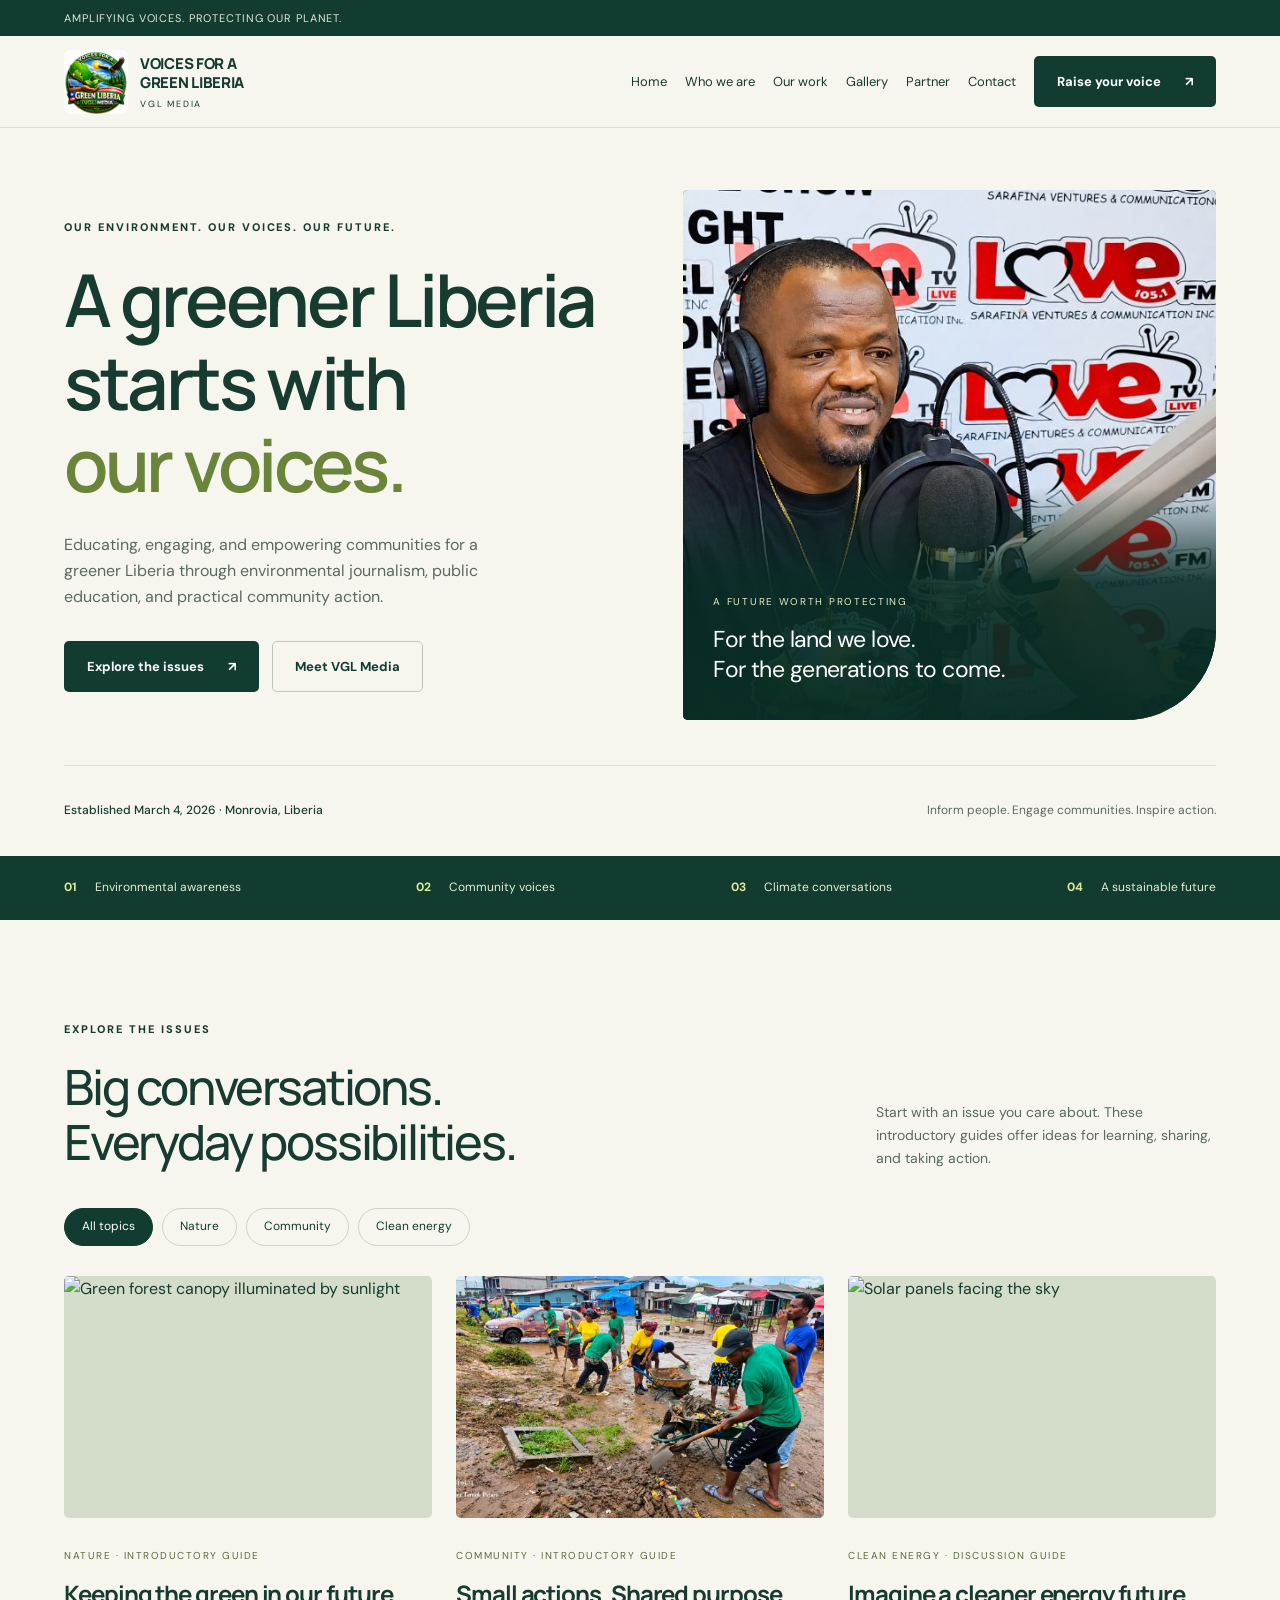
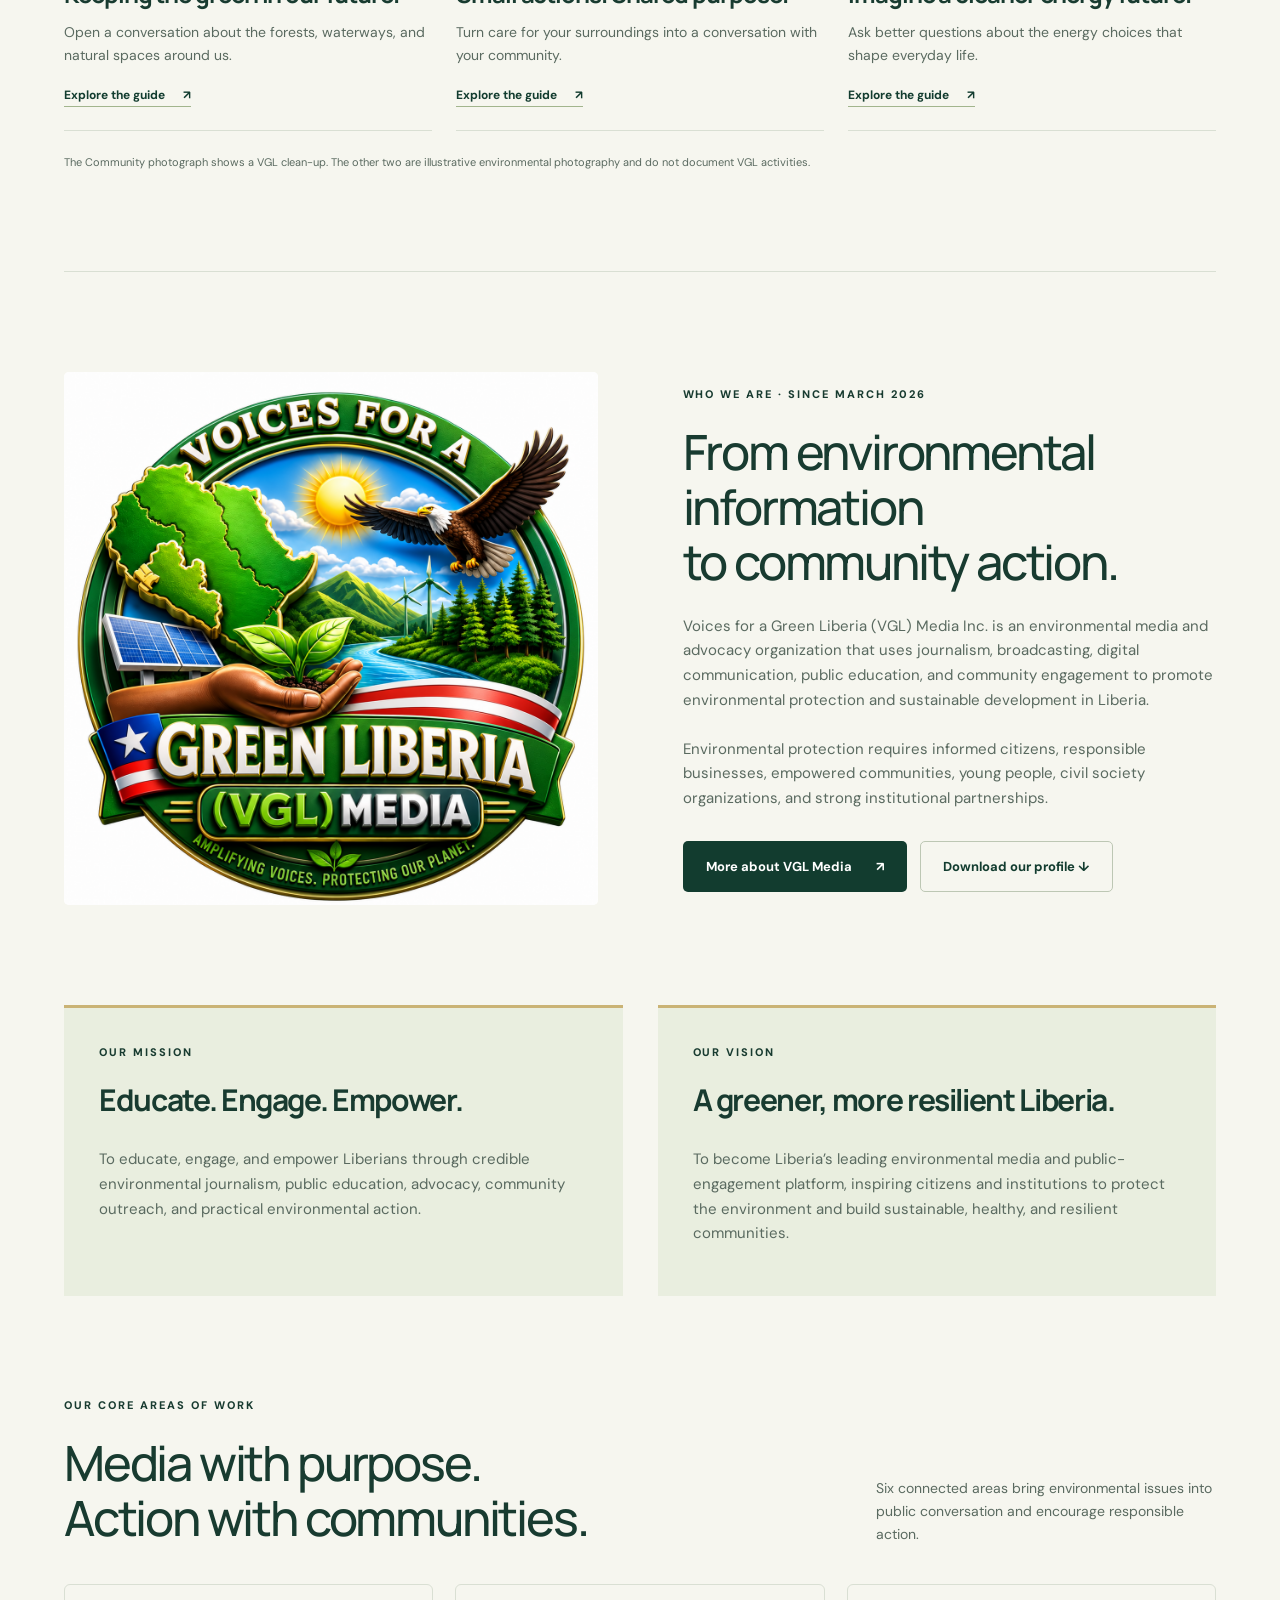
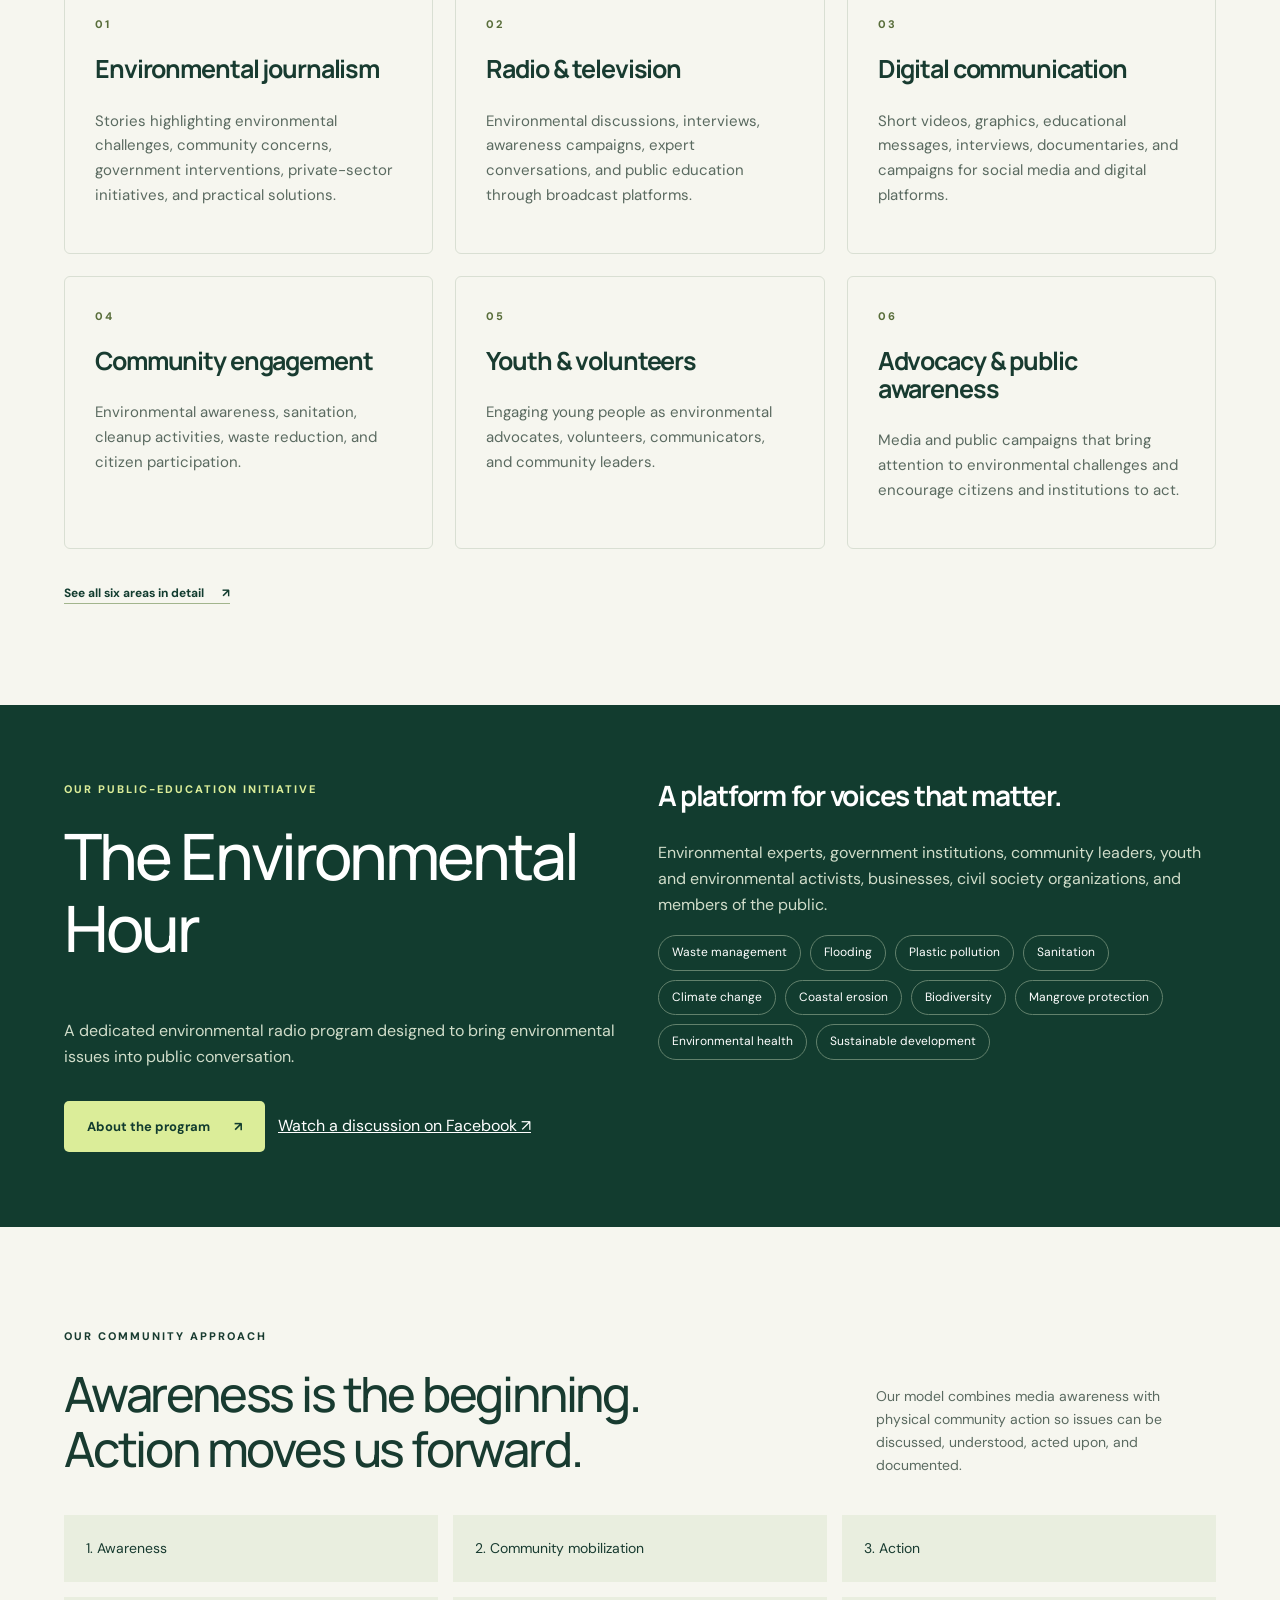
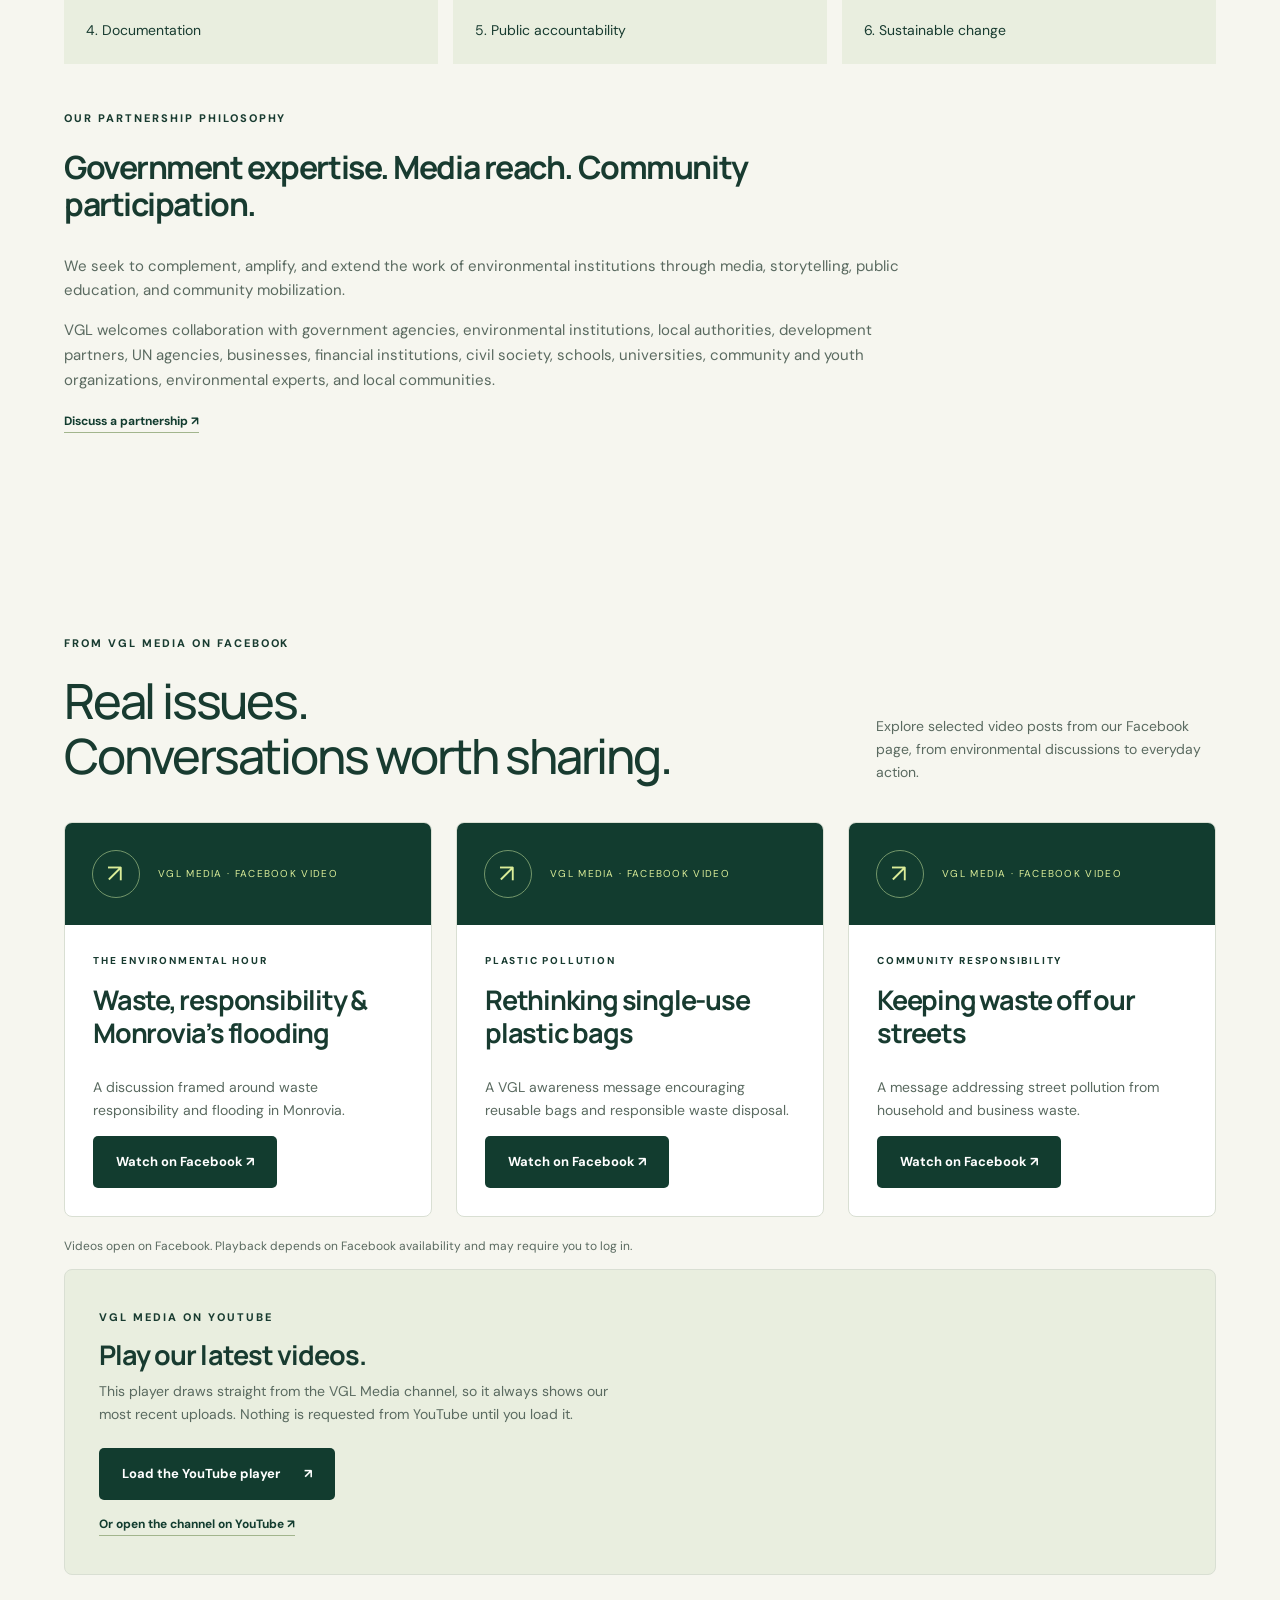
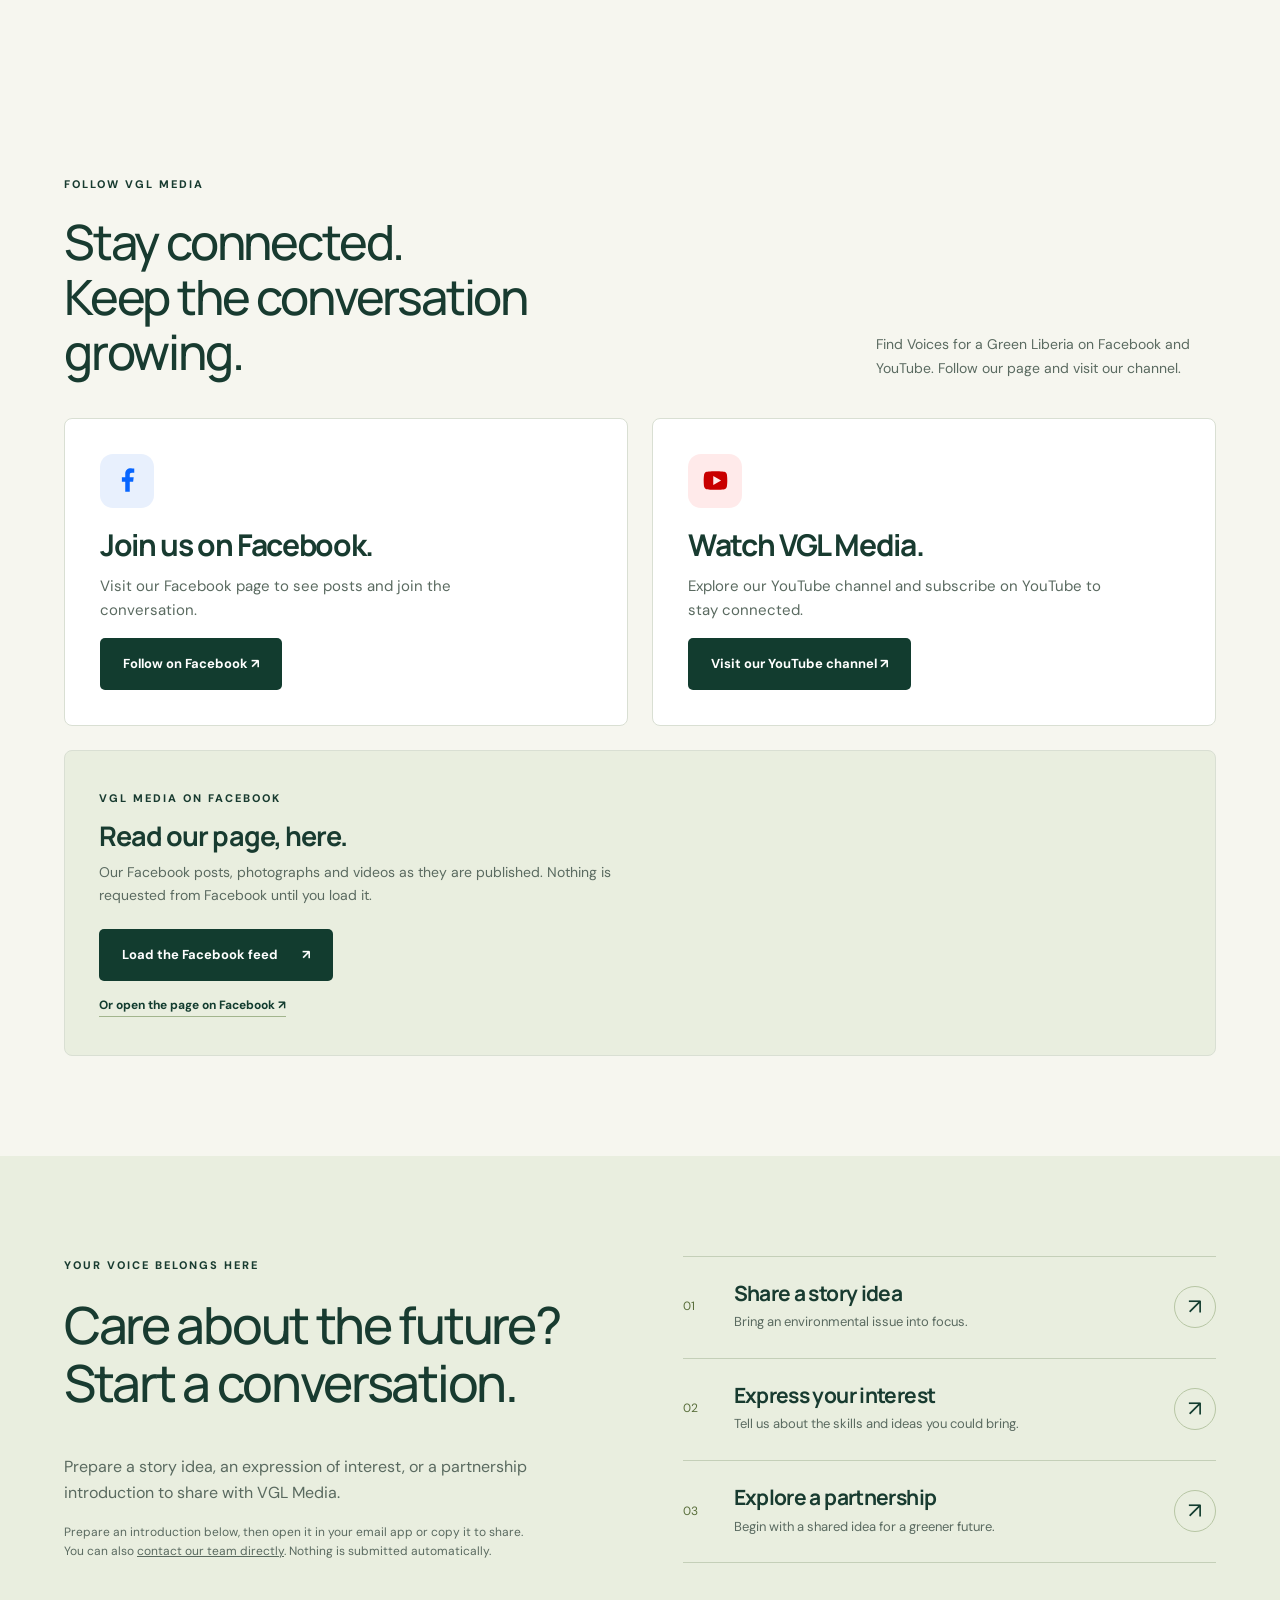
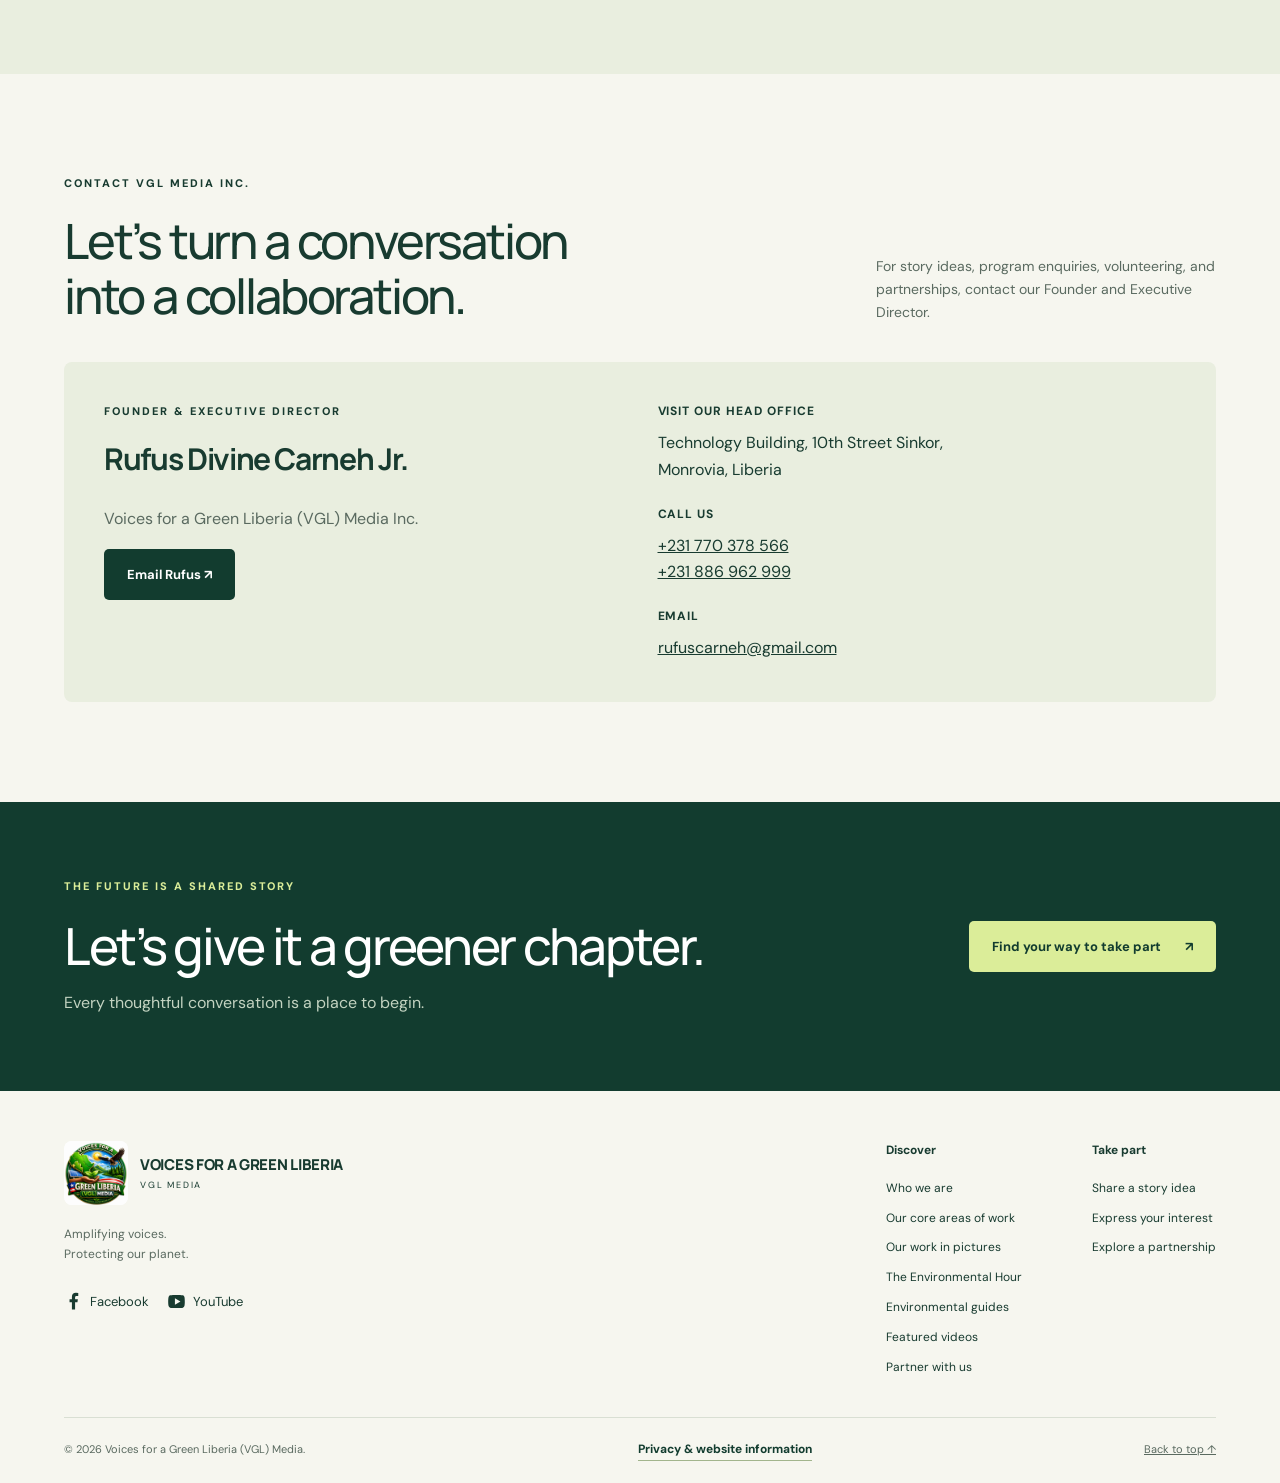
==== index.html @ 6e49acc5 "Add Our work page and retire two duplications it exposed Profile section 5 had only ever appeared as" ====
<!doctype html>
<html lang="en">
<head>
<meta charset="utf-8"><meta name="viewport" content="width=device-width,initial-scale=1">
<title>Voices for a Green Liberia | VGL Media</title>
<meta name="description" content="Voices for a Green Liberia (VGL) Media. Amplifying voices. Protecting our planet. Explore environmental ideas and ways to take part.">
<link rel="canonical" href="https://tolbertinnovation-debug.github.io/Green-Liberia/">
<meta property="og:type" content="website">
<meta property="og:site_name" content="Voices for a Green Liberia (VGL) Media">
<meta property="og:title" content="Voices for a Green Liberia (VGL) Media">
<meta property="og:description" content="Amplifying voices. Protecting our planet. An environmental media and advocacy organization educating, engaging and empowering communities for a greener Liberia.">
<meta property="og:url" content="https://tolbertinnovation-debug.github.io/Green-Liberia/">
<meta property="og:image" content="https://tolbertinnovation-debug.github.io/Green-Liberia/vgl-community-cleanup-1300.jpg">
<meta property="og:image:alt" content="VGL volunteers at a community clean-up beneath a signboard reading “A greener Liberia starts with us!”">
<meta name="twitter:card" content="summary_large_image">
<meta name="theme-color" content="#123c2f"><link rel="icon" type="image/png" href="file_00000000d0188243baf20b9f515b8f73.png">
<link rel="stylesheet" href="styles.css">
</head>
<body>
<a class="skip" href="#main">Skip to content</a>
<div class="topbar"><div class="wrap"><span>AMPLIFYING VOICES. PROTECTING OUR PLANET.</span></div></div>
<header class="header"><div class="wrap navrow">
<a href="#home" class="brand" aria-label="Voices for a Green Liberia home"><img class="brand-logo" src="file_00000000d0188243baf20b9f515b8f73.png" alt="" width="64" height="64"><span>VOICES FOR A<br>GREEN LIBERIA<small>VGL MEDIA</small></span></a>
<button class="menu" aria-expanded="false" aria-controls="navigation">Menu ☰</button>
<nav id="navigation" aria-label="Main navigation"><a href="#home">Home</a><a href="about.html">Who we are</a><a href="work.html">Our work</a><a href="gallery.html">Gallery</a><a href="partners.html">Partner</a><a href="#contact">Contact</a><a class="button" href="#involved">Raise your voice <span aria-hidden="true">↗</span></a></nav>
</div></header>
<main id="main">
<section class="hero wrap" id="home">
<div class="hero-grid"><div><span class="eyebrow">Our environment. Our voices. Our future.</span><h1>A greener Liberia<br>starts with<br><em>our voices.</em></h1><p>Educating, engaging, and empowering communities for a greener Liberia through environmental journalism, public education, and practical community action.</p><div class="actions"><a class="button" href="#explore">Explore the issues <span aria-hidden="true">↗</span></a><a class="button outline" href="#about">Meet VGL Media</a></div></div>
<div class="hero-image"><img src="vgl-studio-1300.jpg" srcset="vgl-studio-800.jpg 800w, vgl-studio-1300.jpg 1300w" sizes="(max-width:760px) 92vw, 46vw" width="1300" height="975" alt="A Voices for a Green Liberia presenter in a radio studio, wearing headphones at a microphone and a VGL Media t-shirt, with LOVE 105.1 FM and LOVE TV branding on the backdrop behind him." fetchpriority="high"><div class="image-note"><span>A future worth protecting</span><p>For the land we love.<br>For the generations to come.</p></div></div></div>
<div class="underhero"><strong>Established March 4, 2026 · Monrovia, Liberia</strong><span>Inform people. Engage communities. Inspire action.</span></div>
</section>
<div class="topics-band"><div class="wrap"><span><b>01</b> Environmental awareness</span><span><b>02</b> Community voices</span><span><b>03</b> Climate conversations</span><span><b>04</b> A sustainable future</span></div></div>
<section class="section wrap" id="explore"><div class="section-head"><div><span class="eyebrow">Explore the issues</span><h2>Big conversations.<br>Everyday possibilities.</h2></div><p>Start with an issue you care about. These introductory guides offer ideas for learning, sharing, and taking action.</p></div>
<div class="filters" role="group" aria-label="Filter environmental guides"><button class="filter" data-filter="all" aria-pressed="true">All topics</button><button class="filter" data-filter="nature" aria-pressed="false">Nature</button><button class="filter" data-filter="community" aria-pressed="false">Community</button><button class="filter" data-filter="energy" aria-pressed="false">Clean energy</button></div>
<div class="cards">
<article class="card" data-category="nature"><div class="card-photo"><img src="https://images.unsplash.com/photo-1441974231531-c6227db76b6e?auto=format&fit=crop&w=800&q=80" alt="Green forest canopy illuminated by sunlight" loading="lazy"></div><span class="tag">Nature · Introductory guide</span><h3>Keeping the green in our future.</h3><p>Open a conversation about the forests, waterways, and natural spaces around us.</p><button class="text-link" data-guide="nature">Explore the guide <span aria-hidden="true">↗</span></button></article>
<article class="card" data-category="community"><div class="card-photo"><img src="vgl-drainage-1000.jpg" srcset="vgl-drainage-600.jpg 600w, vgl-drainage-1000.jpg 1000w" sizes="(max-width:760px) 92vw, 31vw" width="1000" height="564" alt="VGL volunteers in green and yellow shirts clearing mud, silt and litter from a market street with shovels and wheelbarrows after flooding, with a cleared drainage grate in the foreground." loading="lazy"></div><span class="tag">Community · Introductory guide</span><h3>Small actions. Shared purpose.</h3><p>Turn care for your surroundings into a conversation with your community.</p><button class="text-link" data-guide="community">Explore the guide <span aria-hidden="true">↗</span></button></article>
<article class="card" data-category="energy"><div class="card-photo"><img src="https://images.unsplash.com/photo-1509391366360-2e959784a276?auto=format&fit=crop&w=800&q=80" alt="Solar panels facing the sky" loading="lazy"></div><span class="tag">Clean energy · Discussion guide</span><h3>Imagine a cleaner energy future.</h3><p>Ask better questions about the energy choices that shape everyday life.</p><button class="text-link" data-guide="energy">Explore the guide <span aria-hidden="true">↗</span></button></article>
</div><p style="font-size:11px;color:var(--muted);margin:22px 0 0">The Community photograph shows a VGL clean-up. The other two are illustrative environmental photography and do not document VGL activities.</p>
</section>
<section class="section about wrap" id="about"><div class="about-art official-logo"><img src="file_00000000d0188243baf20b9f515b8f73.png" alt="Voices for a Green Liberia (VGL) Media official logo: Amplifying voices. Protecting our planet." width="1254" height="1254" loading="lazy"></div><div class="about-copy"><span class="eyebrow">Who we are · Since March 2026</span><h2>From environmental information<br>to community action.</h2><p>Voices for a Green Liberia (VGL) Media Inc. is an environmental media and advocacy organization that uses journalism, broadcasting, digital communication, public education, and community engagement to promote environmental protection and sustainable development in Liberia.</p><p>Environmental protection requires informed citizens, responsible businesses, empowered communities, young people, civil society organizations, and strong institutional partnerships.</p><div class="actions"><a class="button" href="about.html">More about VGL Media <span aria-hidden="true">↗</span></a><a class="button outline" href="PROFILE%20Voices%20for%20a%20Green%20Liberia.docx" download>Download our profile ↓</a></div></div></section>
<section class="wrap purpose-grid" aria-label="Our mission and vision"><article><span class="eyebrow">Our mission</span><h3>Educate. Engage. Empower.</h3><p>To educate, engage, and empower Liberians through credible environmental journalism, public education, advocacy, community outreach, and practical environmental action.</p></article><article><span class="eyebrow">Our vision</span><h3>A greener, more resilient Liberia.</h3><p>To become Liberia’s leading environmental media and public-engagement platform, inspiring citizens and institutions to protect the environment and build sustainable, healthy, and resilient communities.</p></article></section>
<section class="section wrap" id="work"><div class="section-head"><div><span class="eyebrow">Our core areas of work</span><h2>Media with purpose.<br>Action with communities.</h2></div><p>Six connected areas bring environmental issues into public conversation and encourage responsible action.</p></div><div class="work-grid"><article class="work-card"><span class="eyebrow">01</span><h3>Environmental journalism</h3><p>Stories highlighting environmental challenges, community concerns, government interventions, private-sector initiatives, and practical solutions.</p></article><article class="work-card"><span class="eyebrow">02</span><h3>Radio & television</h3><p>Environmental discussions, interviews, awareness campaigns, expert conversations, and public education through broadcast platforms.</p></article><article class="work-card"><span class="eyebrow">03</span><h3>Digital communication</h3><p>Short videos, graphics, educational messages, interviews, documentaries, and campaigns for social media and digital platforms.</p></article><article class="work-card"><span class="eyebrow">04</span><h3>Community engagement</h3><p>Environmental awareness, sanitation, cleanup activities, waste reduction, and citizen participation.</p></article><article class="work-card"><span class="eyebrow">05</span><h3>Youth & volunteers</h3><p>Engaging young people as environmental advocates, volunteers, communicators, and community leaders.</p></article><article class="work-card"><span class="eyebrow">06</span><h3>Advocacy & public awareness</h3><p>Media and public campaigns that bring attention to environmental challenges and encourage citizens and institutions to act.</p></article></div>
<p style="margin:30px 0 0"><a class="text-link" href="work.html">See all six areas in detail <span aria-hidden="true">↗</span></a></p></section>
<section class="environmental-hour"><div class="wrap hour-grid"><div><span class="eyebrow">Our public-education initiative</span><h2>The Environmental Hour</h2><p>A dedicated environmental radio program designed to bring environmental issues into public conversation.</p><div class="actions"><a class="button light" href="environmental-hour.html">About the program <span aria-hidden="true">↗</span></a><a class="hour-enquiry" href="https://www.facebook.com/VFAGL/videos/the-environmental-hour/1376074667988158/" target="_blank" rel="noopener noreferrer">Watch a discussion on Facebook ↗</a></div></div><div><h3>A platform for voices that matter.</h3><p>Environmental experts, government institutions, community leaders, youth and environmental activists, businesses, civil society organizations, and members of the public.</p><div class="topic-tags"><span>Waste management</span><span>Flooding</span><span>Plastic pollution</span><span>Sanitation</span><span>Climate change</span><span>Coastal erosion</span><span>Biodiversity</span><span>Mangrove protection</span><span>Environmental health</span><span>Sustainable development</span></div></div></div></section>
<section class="section wrap"><div class="section-head"><div><span class="eyebrow">Our community approach</span><h2>Awareness is the beginning.<br>Action moves us forward.</h2></div><p>Our model combines media awareness with physical community action so issues can be discussed, understood, acted upon, and documented.</p></div><ol class="approach-list"><li>Awareness</li><li>Community mobilization</li><li>Action</li><li>Documentation</li><li>Public accountability</li><li>Sustainable change</li></ol><div class="partnership"><span class="eyebrow">Our partnership philosophy</span><h3>Government expertise. Media reach. Community participation.</h3><p>We seek to complement, amplify, and extend the work of environmental institutions through media, storytelling, public education, and community mobilization.</p><p>VGL welcomes collaboration with government agencies, environmental institutions, local authorities, development partners, UN agencies, businesses, financial institutions, civil society, schools, universities, community and youth organizations, environmental experts, and local communities.</p><a class="text-link" href="partners.html">Discuss a partnership ↗</a></div></section>
<section class="section wrap" id="videos" aria-labelledby="videos-title"><div class="section-head"><div><span class="eyebrow">From VGL Media on Facebook</span><h2 id="videos-title">Real issues.<br>Conversations worth sharing.</h2></div><p>Explore selected video posts from our Facebook page, from environmental discussions to everyday action.</p></div><div class="video-grid"><article class="video-card"><div class="video-label"><span aria-hidden="true">↗</span><span>VGL MEDIA · FACEBOOK VIDEO</span></div><div class="video-body"><span class="eyebrow">The Environmental Hour</span><h3>Waste, responsibility & Monrovia’s flooding</h3><p>A discussion framed around waste responsibility and flooding in Monrovia.</p><a class="button" href="https://www.facebook.com/VFAGL/videos/the-environmental-hour/1376074667988158/" target="_blank" rel="noopener noreferrer" aria-label="Watch Waste, responsibility and Monrovia’s flooding on Facebook (opens in a new tab)">Watch on Facebook ↗</a></div></article><article class="video-card"><div class="video-label"><span aria-hidden="true">↗</span><span>VGL MEDIA · FACEBOOK VIDEO</span></div><div class="video-body"><span class="eyebrow">Plastic pollution</span><h3>Rethinking single-use plastic bags</h3><p>A VGL awareness message encouraging reusable bags and responsible waste disposal.</p><a class="button" href="https://www.facebook.com/VFAGL/videos/one-reusable-bag-can-replace-hundreds-of-plastic-bags-fyp%E3%82%B7every-plastic-bag-we-r/1562028205645829/" target="_blank" rel="noopener noreferrer" aria-label="Watch Rethinking single-use plastic bags on Facebook (opens in a new tab)">Watch on Facebook ↗</a></div></article><article class="video-card"><div class="video-label"><span aria-hidden="true">↗</span><span>VGL MEDIA · FACEBOOK VIDEO</span></div><div class="video-body"><span class="eyebrow">Community responsibility</span><h3>Keeping waste off our streets</h3><p>A message addressing street pollution from household and business waste.</p><a class="button" href="https://www.facebook.com/VFAGL/videos/the-continuous-and-deliberate-actions-of-some-liberians-by-polluting-the-streets/1342929237750128/" target="_blank" rel="noopener noreferrer" aria-label="Watch Keeping waste off our streets on Facebook (opens in a new tab)">Watch on Facebook ↗</a></div></article></div><p class="video-note">Videos open on Facebook. Playback depends on Facebook availability and may require you to log in.</p><div class="embed" data-embed="https://www.youtube-nocookie.com/embed/videoseries?list=UUInD3jOJ1oDMzSt1KrhEE4Q&rel=0" data-embed-ratio="16/9" data-embed-title="VGL Media videos on YouTube">
<div class="embed-facade">
<span class="eyebrow">VGL Media on YouTube</span>
<h3>Play our latest videos.</h3>
<p>This player draws straight from the VGL Media channel, so it always shows our most recent uploads. Nothing is requested from YouTube until you load it.</p>
<button class="button" type="button">Load the YouTube player <span aria-hidden="true">↗</span></button>
<a class="embed-direct" href="https://www.youtube.com/channel/UCInD3jOJ1oDMzSt1KrhEE4Q" target="_blank" rel="noopener noreferrer">Or open the channel on YouTube ↗</a>
</div>
</div></section>
<section class="section wrap" id="social" aria-labelledby="social-title"><div class="section-head"><div><span class="eyebrow">Follow VGL Media</span><h2 id="social-title">Stay connected.<br>Keep the conversation growing.</h2></div><p>Find Voices for a Green Liberia on Facebook and YouTube. Follow our page and visit our channel.</p></div><div class="social-grid"><article class="channel-card"><div class="channel-icon facebook"><svg viewBox="0 0 24 24" aria-hidden="true" fill="currentColor"><path d="M14 22v-9h3l.5-4H14V7c0-1.2.4-2 2-2h2V1.4A26 26 0 0 0 15 1c-3 0-5 1.8-5 5v3H7v4h3v9z"/></svg></div><h3>Join us on Facebook.</h3><p>Visit our Facebook page to see posts and join the conversation.</p><a href="https://web.facebook.com/VFAGL" target="_blank" rel="noopener noreferrer" class="button" aria-label="Follow on Facebook ↗ (opens in a new tab)">Follow on Facebook ↗</a></article><article class="channel-card"><div class="channel-icon youtube"><svg viewBox="0 0 24 24" aria-hidden="true" fill="currentColor"><path d="M22 6.2a3 3 0 0 0-2-2C18.2 3.7 12 3.7 12 3.7s-6.2 0-8 .5a3 3 0 0 0-2 2C1.5 8 1.5 12 1.5 12s0 4 .5 5.8a3 3 0 0 0 2 2c1.8.5 8 .5 8 .5s6.2 0 8-.5a3 3 0 0 0 2-2c.5-1.8.5-5.8.5-5.8s0-4-.5-5.8ZM10 16V8l7 4z"/></svg></div><h3>Watch VGL Media.</h3><p>Explore our YouTube channel and subscribe on YouTube to stay connected.</p><a href="https://www.youtube.com/channel/UCInD3jOJ1oDMzSt1KrhEE4Q" target="_blank" rel="noopener noreferrer" class="button" aria-label="Visit our YouTube channel ↗ (opens in a new tab)">Visit our YouTube channel ↗</a></article></div><div class="embed" data-embed="https://www.facebook.com/plugins/page.php?href=https%3A%2F%2Fwww.facebook.com%2FVFAGL&tabs=timeline&width=500&height=680&small_header=false&adapt_container_width=true&hide_cover=false&show_facepile=true" data-embed-height="680" data-embed-title="VGL Media page feed on Facebook" style="margin-top:24px">
<div class="embed-facade">
<span class="eyebrow">VGL Media on Facebook</span>
<h3>Read our page, here.</h3>
<p>Our Facebook posts, photographs and videos as they are published. Nothing is requested from Facebook until you load it.</p>
<button class="button" type="button">Load the Facebook feed <span aria-hidden="true">↗</span></button>
<a class="embed-direct" href="https://web.facebook.com/VFAGL" target="_blank" rel="noopener noreferrer">Or open the page on Facebook ↗</a>
</div>
</div></section>
<section class="section voice" id="involved"><div class="wrap voice-grid"><div><span class="eyebrow">Your voice belongs here</span><h2>Care about the future?<br>Start a conversation.</h2><p>Prepare a story idea, an expression of interest, or a partnership introduction to share with VGL Media.</p><p style="font-size:12px">Prepare an introduction below, then open it in your email app or copy it to share. You can also <a href="#contact">contact our team directly</a>. Nothing is submitted automatically.</p></div><div class="join-options"><div class="join-option"><span>01</span><div><h3>Share a story idea</h3><p>Bring an environmental issue into focus.</p></div><button data-interest="Story idea" aria-label="Prepare a story idea">↗</button></div><div class="join-option"><span>02</span><div><h3>Express your interest</h3><p>Tell us about the skills and ideas you could bring.</p></div><button data-interest="Expression of interest" aria-label="Prepare an expression of interest">↗</button></div><div class="join-option"><span>03</span><div><h3>Explore a partnership</h3><p>Begin with a shared idea for a greener future.</p></div><button data-interest="Partnership" aria-label="Prepare a partnership introduction">↗</button></div></div></div></section>
<section class="section wrap" id="contact"><div class="section-head"><div><span class="eyebrow">Contact VGL Media Inc.</span><h2>Let’s turn a conversation<br>into a collaboration.</h2></div><p>For story ideas, program enquiries, volunteering, and partnerships, contact our Founder and Executive Director.</p></div><div class="contact-grid"><article class="leader-card"><span class="eyebrow">Founder & Executive Director</span><h3>Rufus Divine Carneh Jr.</h3><p>Voices for a Green Liberia (VGL) Media Inc.</p><a class="button" href="mailto:rufuscarneh@gmail.com">Email Rufus ↗</a></article><div class="contact-details"><div><b>Visit our head office</b><address>Technology Building, 10th Street Sinkor,<br>Monrovia, Liberia</address></div><div><b>Call us</b><a href="tel:+231770378566">+231 770 378 566</a><a href="tel:+231886962999">+231 886 962 999</a></div><div><b>Email</b><a href="mailto:rufuscarneh@gmail.com">rufuscarneh@gmail.com</a></div></div></div></section><section class="cta"><div class="wrap"><div><span class="eyebrow" style="color:var(--lime)">The future is a shared story</span><h2>Let’s give it a greener chapter.</h2><p>Every thoughtful conversation is a place to begin.</p></div><a href="#involved" class="button light">Find your way to take part <span aria-hidden="true">↗</span></a></div></section>
</main>
<footer class="footer wrap"><div class="footer-top"><div><a class="brand" href="#home"><img class="brand-logo" src="file_00000000d0188243baf20b9f515b8f73.png" alt="" width="64" height="64" loading="lazy"><span>VOICES FOR A GREEN LIBERIA<small>VGL MEDIA</small></span></a><p>Amplifying voices.<br>Protecting our planet.</p><div class="social-foot"><a href="https://web.facebook.com/VFAGL" target="_blank" rel="noopener noreferrer" class="" aria-label="Facebook (opens in a new tab)"><svg viewBox="0 0 24 24" aria-hidden="true" fill="currentColor"><path d="M14 22v-9h3l.5-4H14V7c0-1.2.4-2 2-2h2V1.4A26 26 0 0 0 15 1c-3 0-5 1.8-5 5v3H7v4h3v9z"/></svg>Facebook</a><a href="https://www.youtube.com/channel/UCInD3jOJ1oDMzSt1KrhEE4Q" target="_blank" rel="noopener noreferrer" class="" aria-label="YouTube (opens in a new tab)"><svg viewBox="0 0 24 24" aria-hidden="true" fill="currentColor"><path d="M22 6.2a3 3 0 0 0-2-2C18.2 3.7 12 3.7 12 3.7s-6.2 0-8 .5a3 3 0 0 0-2 2C1.5 8 1.5 12 1.5 12s0 4 .5 5.8a3 3 0 0 0 2 2c1.8.5 8 .5 8 .5s6.2 0 8-.5a3 3 0 0 0 2-2c.5-1.8.5-5.8.5-5.8s0-4-.5-5.8ZM10 16V8l7 4z"/></svg>YouTube</a></div></div><div class="footer-links"><div><b>Discover</b><a href="about.html">Who we are</a><a href="work.html">Our core areas of work</a><a href="gallery.html">Our work in pictures</a><a href="environmental-hour.html">The Environmental Hour</a><a href="#explore">Environmental guides</a><a href="#videos">Featured videos</a><a href="partners.html">Partner with us</a></div><div><b>Take part</b><a href="#involved">Share a story idea</a><a href="#involved">Express your interest</a><a href="partners.html">Explore a partnership</a></div></div></div><div class="footer-bottom"><span>© <span id="year">2026</span> Voices for a Green Liberia (VGL) Media.</span><button class="text-link" id="privacy-button">Privacy & website information</button><a href="#home">Back to top ↑</a></div></footer>
<dialog id="guide-dialog" aria-labelledby="guide-title"><div class="dialog-top"><h2 id="guide-title"></h2><button class="close" aria-label="Close guide" data-close>×</button></div><div id="guide-body"></div></dialog>
<dialog id="interest-dialog" aria-labelledby="interest-title"><div class="dialog-top"><h2 id="interest-title">Prepare your introduction</h2><button class="close" aria-label="Close introduction" data-close>×</button></div><p class="form-note">Prepare a message for VGL Media, then open it in your email app. Review and send it there. This website does not send or store your information.</p><form id="interest-form"><label for="name">Your name<input id="name" name="name" autocomplete="name" maxlength="100" required></label><label for="interest">I would like to discuss<select id="interest" name="interest"><option>Story idea</option><option>Expression of interest</option><option>Partnership</option></select></label><label for="message">Your idea<textarea id="message" name="message" maxlength="3000" required placeholder="What would you like to share?"></textarea></label><button class="button" style="margin-top:20px" type="submit">Prepare message <span aria-hidden="true">↗</span></button></form><div id="draft-result" hidden><p class="status" role="status">Your draft is ready. It has not been sent. Open it in your email app to review and send, or copy it to share.</p><div id="draft-output" tabindex="0"></div><a class="button" id="email-draft" style="margin-top:15px" href="mailto:rufuscarneh@gmail.com">Open in email app ↗</a> <button class="button" id="copy-draft" style="margin-top:15px">Copy message</button><p id="copy-status" class="status" role="status"></p></div></dialog>
<script>
document.querySelectorAll('.filter').forEach(button=>button.addEventListener('click',()=>{document.querySelectorAll('.filter').forEach(b=>b.setAttribute('aria-pressed',String(b===button)));document.querySelectorAll('.card').forEach(card=>card.hidden=button.dataset.filter!=='all'&&card.dataset.category!==button.dataset.filter)}));
const guides={
nature:{title:'Keeping the green in our future',body:'<p>Begin with a place you know: a waterway, a wooded area, a community garden, or a patch of shade. What do people value about it, and what would they like to protect?</p><h3>Start with listening</h3><ul><li>Ask residents how the place has changed over time.</li><li>Record observations carefully, separating what you see from what you have been told.</li><li>Ask permission before photographing people or quoting their words.</li></ul><h3>Bring the conversation home</h3><p>Write a short account of the place, the questions it raises, and the people who could help answer them. Avoid presenting unverified claims as facts.</p>'},
community:{title:'Small actions. Shared purpose.',body:'<p>A greener community begins with understanding what matters to the people who live there. Choose one manageable topic and invite different perspectives.</p><h3>Try a conversation starter</h3><ul><li>Which shared spaces would people most like to improve?</li><li>What practical obstacles keep the space from being cared for?</li><li>Who should be involved in planning a next step?</li></ul><h3>Plan together</h3><p>Agree on a clear goal, obtain the necessary permissions, and identify a responsible person for follow-up. For clean-ups, arrange appropriate waste collection and avoid handling sharp, hazardous, or unidentified materials.</p>'},
energy:{title:'Imagine a cleaner energy future',body:'<p>Energy conversations are most useful when they begin with real needs: lighting, communication, learning, work, and reliable daily services.</p><h3>Questions worth asking</h3><ul><li>What does the household, school, or business need power for?</li><li>How important are reliability, maintenance, and running costs?</li><li>Who can provide qualified advice and ongoing support?</li></ul><h3>Look beyond a headline</h3><p>Compare proposals carefully and request clear information on installation, maintenance, warranties, and total costs. This is a discussion guide, not a product recommendation or installation guide.</p>'}
};
const guideDialog=document.querySelector('#guide-dialog');
document.querySelectorAll('[data-guide]').forEach(b=>b.addEventListener('click',()=>{const g=guides[b.dataset.guide];document.querySelector('#guide-title').textContent=g.title;document.querySelector('#guide-body').innerHTML=g.body;guideDialog.showModal()}));
const interestDialog=document.querySelector('#interest-dialog');
document.querySelectorAll('[data-interest]').forEach(b=>b.addEventListener('click',()=>{document.querySelector('#interest').value=b.dataset.interest;document.querySelector('#draft-result').hidden=true;interestDialog.showModal()}));
document.querySelector('#interest-form').addEventListener('submit',e=>{e.preventDefault();const name=document.querySelector('#name').value.trim(),message=document.querySelector('#message').value.trim();if(!name||!message)return;document.querySelector('#draft-output').textContent='To: Voices for a Green Liberia (VGL) Media\nSubject: '+document.querySelector('#interest').value+'\n\nHello VGL Media,\n\n'+message+'\n\nBest regards,\n'+name;document.querySelector('#email-draft').href='mailto:rufuscarneh@gmail.com?subject='+encodeURIComponent(document.querySelector('#interest').value+' — VGL Media')+'&body='+encodeURIComponent(document.querySelector('#draft-output').textContent);document.querySelector('#draft-result').hidden=false;document.querySelector('#copy-status').textContent='';document.querySelector('#draft-output').focus()});
document.querySelector('#copy-draft').addEventListener('click',async()=>{try{await navigator.clipboard.writeText(document.querySelector('#draft-output').textContent);document.querySelector('#copy-status').textContent='Message copied. It has not been sent.'}catch{document.querySelector('#copy-status').textContent='Automatic copying is unavailable. Select the draft text above and copy it manually.'}});
</script>
<script src="site.js"></script></body></html>
---- styles.css ----
@import url('https://fonts.googleapis.com/css2?family=DM+Sans:wght@400;500;600;700&family=Manrope:wght@400;500;600;700;800&display=swap');
:root{--green:#123c2f;--ink:#183b30;--lime:#dbed99;--paper:#f6f6ef;--gold:#cab375;--line:#d9dfd3;--muted:#5a6a60}
*{box-sizing:border-box}html{scroll-behavior:smooth;scroll-padding-top:110px}body{margin:0;background:var(--paper);color:var(--ink);font:16px/1.65 'DM Sans',sans-serif}h1,h2,h3,.brand{font-family:Manrope,sans-serif}h1,h2,h3,p{margin-top:0}h1,h2,h3{line-height:1.13;letter-spacing:-.045em}a{color:inherit}button,input,select,textarea{font:inherit}button,a{-webkit-tap-highlight-color:transparent}button{cursor:pointer}.wrap{width:min(1260px,90%);margin:auto}.eyebrow{text-transform:uppercase;letter-spacing:.18em;font-size:11px;font-weight:800;display:block;margin-bottom:22px}.skip{position:fixed;top:-100px;background:var(--lime);padding:12px;z-index:100}.skip:focus{top:0}:focus-visible{outline:3px solid #b48930;outline-offset:5px}.topbar{background:var(--green);color:#e1e8d8;font-size:11px;letter-spacing:.08em;padding:9px 0}.topbar .wrap{display:flex;justify-content:space-between}.topbar a{text-decoration:none}.header{position:sticky;top:0;z-index:20;background:#f6f6eff5;border-bottom:1px solid var(--line);backdrop-filter:blur(12px)}.navrow{min-height:91px;display:flex;align-items:center;justify-content:space-between;gap:24px}.brand{display:flex;gap:12px;align-items:center;text-decoration:none;font-size:15px;font-weight:800;line-height:1.3;letter-spacing:-.02em}.brand small{display:block;font:9px 'DM Sans',sans-serif;letter-spacing:.2em;margin-top:5px}.mark{width:43px;height:43px;display:grid;place-items:center;border:1px solid #b4bfac;border-radius:50%;background:var(--green);color:var(--lime)}.mark svg{width:27px;height:27px}nav{display:flex;gap:28px;align-items:center}nav a{font-size:13px;text-decoration:none}nav a:hover{color:#5b7b29}.button{display:inline-flex;align-items:center;justify-content:center;gap:24px;border:1px solid transparent;padding:14px 22px;border-radius:5px;text-decoration:none;background:var(--green);color:white;font-size:13px;font-weight:700;transition:transform .2s,background .2s}.button:hover{background:#28543a;transform:translateY(-2px)}.button.light{background:var(--lime);color:var(--green)}.button.outline{border-color:#bdc7b4;background:transparent;color:var(--green)}.menu{display:none;background:transparent;border:1px solid var(--line);border-radius:4px;padding:8px 13px}
.hero{padding:62px 0 0}.hero-grid{display:grid;grid-template-columns:1.05fr 1fr;gap:60px;align-items:center}.hero h1{font-size:clamp(48px,5.7vw,82px);font-weight:600;margin-bottom:26px}.hero h1 em{font-style:normal;color:#6a8539}.hero p{font-size:16px;max-width:460px;color:var(--muted)}.actions{display:flex;gap:13px;flex-wrap:wrap;margin-top:30px}.hero-image{position:relative;height:530px;background:#1a4838;border-radius:5px 5px 90px 5px;overflow:hidden}.hero-image img{height:100%;width:100%;object-fit:cover;object-position:100% center}.hero-image:after{content:"";position:absolute;inset:0;background:linear-gradient(transparent 56%,#092d26e6 74%,#092d26fa 100%)}.image-note{position:absolute;z-index:2;bottom:35px;left:30px;right:30px;color:white}.image-note span{font-size:10px;letter-spacing:.17em;text-transform:uppercase;color:#e3edc4}.image-note p{font-size:23px;line-height:1.3;letter-spacing:-.025em;color:white;max-width:330px;margin:12px 0 0}.underhero{display:flex;justify-content:space-between;gap:25px;padding:35px 0;margin-top:45px;border-top:1px solid var(--line);font-size:12px}.underhero strong{font-weight:500}.underhero span{color:var(--muted)}.topics-band{background:var(--green);color:#e4edda;padding:22px 0}.topics-band .wrap{display:flex;justify-content:space-between;gap:20px;flex-wrap:wrap;font-size:12px}.topics-band b{color:var(--lime);margin-right:15px}.section{padding:100px 0}.section-head{display:flex;align-items:end;justify-content:space-between;gap:30px;margin-bottom:38px}.section-head h2,.about h2{font-size:clamp(35px,3.8vw,52px);font-weight:500;max-width:620px;margin:0}.section-head p{color:var(--muted);max-width:340px;margin:0;font-size:14px}.filters{display:flex;gap:9px;flex-wrap:wrap;margin-bottom:30px}.filter{padding:8px 17px;border:1px solid #ccd5c6;border-radius:30px;color:var(--green);background:transparent;font-size:12px}.filter[aria-pressed=true]{background:var(--green);color:white;border-color:var(--green)}.cards{display:grid;grid-template-columns:repeat(3,1fr);gap:24px}.card[hidden]{display:none}.card{border-bottom:1px solid var(--line);padding-bottom:22px}.card-photo{height:242px;overflow:hidden;background:#d4ddc9;border-radius:5px;margin-bottom:23px}.card img{width:100%;height:100%;object-fit:cover;transition:transform .5s}.card:hover img{transform:scale(1.045)}.card .tag{font-size:10px;text-transform:uppercase;letter-spacing:.15em;color:#596e3b}.card h3{font-size:24px;line-height:1.25;margin:12px 0}.card p{font-size:14px;color:var(--muted)}.text-link{padding:0;background:none;border:0;border-bottom:1px solid #a2b58d;color:var(--green);font-size:12px;font-weight:700;text-decoration:none;display:inline-block}.text-link span{margin-left:15px}.about{display:grid;grid-template-columns:1fr 1fr;gap:85px;align-items:center;border-top:1px solid var(--line)}.about-art{min-height:480px;position:relative;display:flex;align-items:end;background:#254b3c;border-radius:5px;overflow:hidden;padding:35px}.about-art img{position:absolute;inset:0;width:100%;height:100%;object-fit:cover;opacity:.55}.quote{position:relative;color:white;font:500 37px/1.2 Manrope,sans-serif;letter-spacing:-.04em;max-width:360px}.quote small{display:block;font:11px 'DM Sans',sans-serif;letter-spacing:.17em;margin-top:30px;color:var(--lime)}.about-copy>p{color:var(--muted);font-size:15px;margin-top:24px}.values{margin:28px 0}.value{border-top:1px solid var(--line);padding:14px 0;display:flex;gap:18px;font-size:14px}.value b{color:#596e3b;font-size:11px;font-weight:800;padding-top:3px}.voice{background:#e9eedf}.voice-grid{display:grid;grid-template-columns:1fr 1fr;gap:85px;align-items:start}.voice h2{font-size:clamp(36px,4vw,56px);font-weight:500}.voice p{color:var(--muted);max-width:470px}.join-options{display:grid;gap:0}.join-option{display:grid;grid-template-columns:35px 1fr auto;gap:16px;align-items:center;padding:25px 0;border-top:1px solid #c4cfb8}.join-option:last-child{border-bottom:1px solid #c4cfb8}.join-option h3{font-size:21px;letter-spacing:-.03em;margin:0 0 6px}.join-option p{font-size:13px;margin:0}.join-option button{border:1px solid #b7c6a4;border-radius:50%;width:42px;height:42px;background:transparent;font-size:22px;color:var(--green)}.join-option button:hover{background:var(--lime)}.join-option>span{color:#596e3b;font-size:12px}.cta{padding:75px 0;background:var(--green);color:white}.cta .wrap{display:flex;align-items:center;justify-content:space-between;gap:35px}.cta h2{font-size:clamp(35px,4vw,55px);font-weight:500;margin-bottom:15px}.cta p{color:#c3d3c1;margin:0;max-width:530px}.footer{padding:50px 0 22px}.footer-top{display:flex;justify-content:space-between;gap:30px;padding-bottom:40px}.footer-top p{color:var(--muted);font-size:12px;max-width:260px;margin-top:20px}.footer-links{display:flex;gap:70px}.footer-links div{display:flex;flex-direction:column;gap:10px;font-size:12px}.footer-links b{margin-bottom:8px}.footer-links a{text-decoration:none}.footer-bottom{border-top:1px solid var(--line);padding-top:22px;display:flex;justify-content:space-between;gap:20px;font-size:11px;color:var(--muted)}
dialog{width:min(610px,92vw);max-height:88vh;border:0;border-radius:10px;padding:35px;background:var(--paper);color:var(--green)}dialog::backdrop{background:#092c24bc;backdrop-filter:blur(4px)}.dialog-top{display:flex;justify-content:space-between;gap:20px}.dialog-top h2{font-size:30px}.close{height:35px;min-width:35px;border:1px solid var(--line);background:none;border-radius:50%;color:var(--green)}dialog p,dialog li{font-size:14px;color:var(--muted)}label{display:block;font-size:12px;font-weight:700;margin-top:17px}input,select,textarea{display:block;width:100%;padding:12px;border:1px solid #bccab1;border-radius:4px;margin-top:6px;background:white;color:var(--green)}textarea{min-height:115px;resize:vertical}.status{font-size:13px;margin-top:16px}.form-note{font-size:12px!important}#draft-output{white-space:pre-wrap;background:#e7eddc;padding:18px;font-size:13px;border-radius:5px}
@media(min-width:1500px){.hero{padding-top:85px}}
@media(max-width:1000px){nav{gap:15px}.hero-grid{gap:32px}.hero-image{height:auto;aspect-ratio:11/10}.image-note{bottom:24px;left:22px;right:22px}.image-note p{font-size:18px;margin-top:9px}.about,.voice-grid{gap:40px}.cards{gap:17px}.card-photo{height:205px}.brand{font-size:13px}.navrow{gap:10px}}
@media(max-width:1000px){.navrow{min-height:78px}.menu{display:block}nav{display:none;position:absolute;top:78px;left:0;right:0;background:var(--paper);padding:25px 5%;border-bottom:1px solid var(--line);align-items:stretch}nav.open{display:flex;flex-direction:column}nav a{padding:9px}}
@media(max-width:760px){.hero{padding-top:42px}.hero-grid{grid-template-columns:1fr;gap:34px}.hero h1{font-size:57px}.hero p{font-size:15px}.underhero{margin-top:32px;flex-wrap:wrap;padding:23px 0;gap:8px 25px}.topics-band .wrap{display:grid;grid-template-columns:1fr 1fr;font-size:11px;gap:12px}.section{padding:62px 0}.section-head{display:block}.section-head p{margin-top:20px}.cards{grid-template-columns:1fr;gap:30px}.card-photo{height:270px}.about,.voice-grid{grid-template-columns:1fr;gap:35px}.about-art{min-height:380px}.quote{font-size:34px}.cta .wrap{display:block}.cta .button{margin-top:28px}.footer-top{flex-direction:column}.footer-links{gap:50px}.footer-bottom{flex-direction:column;gap:8px}.actions .button{padding:13px 17px;gap:17px}}
@media(max-width:380px){.hero h1{font-size:48px}.brand{font-size:11px}.topics-band .wrap{grid-template-columns:1fr}.footer-links{gap:30px}}
@media(prefers-reduced-motion:reduce){html{scroll-behavior:auto}*,*:before,*:after{transition:none!important;animation:none!important}}
.topbar .wrap{align-items:center;gap:8px 25px;flex-wrap:wrap}.social-grid{display:grid;grid-template-columns:1fr 1fr;gap:24px}.channel-card{padding:35px;border:1px solid var(--line);border-radius:8px;background:#fff;display:flex;flex-direction:column;align-items:flex-start}.channel-card h3{font-size:30px;margin:20px 0 12px}.channel-card p{color:var(--muted);font-size:15px;max-width:420px}.channel-icon{display:grid;place-items:center;width:54px;height:54px;border-radius:13px}.channel-icon svg{width:27px;height:27px}.channel-icon.facebook{background:#e8f0fd;color:#0866ff}.channel-icon.youtube{background:#ffeaea;color:#c90000}.channel-card .button{margin-top:auto}.social-foot{display:flex;gap:18px;margin-top:15px;flex-wrap:wrap}.social-foot a{display:inline-flex;align-items:center;gap:7px;min-height:44px;text-decoration:none;font-size:13px}.social-foot svg{width:19px;height:19px}.social-foot a:hover{text-decoration:underline}@media(max-width:760px){.social-grid{grid-template-columns:1fr}.channel-card{padding:27px}.topbar .wrap>span:first-child{font-size:9px}} 
.brand-logo{width:64px;height:64px;object-fit:contain;border-radius:8px;background:#fff;flex-shrink:0}.about-art.official-logo{padding:0;min-height:0;aspect-ratio:1;background:#fff}.about-art.official-logo img{position:static;opacity:1;width:100%;height:100%;object-fit:contain}.purpose-grid,.hour-grid,.contact-grid{display:grid;grid-template-columns:1fr 1fr;gap:35px}.purpose-grid article{background:#e9eedf;padding:35px;border-top:3px solid var(--gold)}.purpose-grid h3,.leader-card h3{font-size:30px}.purpose-grid p,.work-card p,.partnership p{color:var(--muted);font-size:15px}.work-grid{display:grid;grid-template-columns:repeat(3,1fr);gap:22px}.work-card{padding:30px;border:1px solid var(--line);border-radius:6px}.work-card h3{font-size:25px}.work-card .eyebrow{color:#596e3b}.objectives{margin-top:30px;border-block:1px solid var(--line);padding:20px 0}.objectives summary{cursor:pointer;font-weight:700}.objectives li{padding:5px 0;color:var(--muted)}.environmental-hour{background:var(--green);color:white;padding:75px 0}.environmental-hour h2{font-size:clamp(40px,5vw,65px);font-weight:500}.environmental-hour h3{font-size:28px}.environmental-hour p{color:#d1ddca}.environmental-hour .eyebrow{color:var(--lime)}.topic-tags{display:flex;flex-wrap:wrap;gap:9px}.topic-tags span{font-size:12px;border:1px solid #62816c;border-radius:30px;padding:7px 13px}.approach-list{display:grid;grid-template-columns:repeat(3,1fr);gap:15px;list-style-position:inside;padding:0;counter-reset:step}.approach-list li{padding:22px;background:#e9eedf;font-size:14px}.partnership{margin-top:45px;max-width:850px}.partnership h3{font-size:32px}.contact-grid{background:#e9eedf;padding:40px;border-radius:8px}.leader-card p{color:var(--muted)}.contact-details{display:grid;gap:22px}.contact-details b{display:block;font-size:12px;letter-spacing:.08em;text-transform:uppercase;margin-bottom:8px}.contact-details a{display:block;overflow-wrap:anywhere}.contact-details address{font-style:normal}.navrow nav{gap:18px}
@media(max-width:1000px){.work-grid{grid-template-columns:1fr 1fr}.navrow nav{gap:11px}.brand-logo{width:52px;height:52px}}
@media(max-width:760px){.purpose-grid,.hour-grid,.contact-grid,.work-grid{grid-template-columns:1fr}.approach-list{grid-template-columns:1fr 1fr}.purpose-grid article,.work-card,.contact-grid{padding:25px}.brand-logo{width:49px;height:49px}.contact-grid{gap:30px}.environmental-hour{padding:60px 0}.brand{min-width:0}}
@media(max-width:380px){.approach-list{grid-template-columns:1fr}}
.video-grid{display:grid;grid-template-columns:repeat(3,minmax(0,1fr));gap:24px}.video-card{border:1px solid var(--line);border-radius:8px;overflow:hidden;display:flex;flex-direction:column;background:white}.video-label{display:flex;align-items:center;gap:18px;background:var(--green);color:var(--lime);padding:27px;font-size:10px;letter-spacing:.13em}.video-label>span:first-child{font-size:25px;border:1px solid #73966a;border-radius:50%;width:48px;height:48px;display:grid;place-items:center;flex-shrink:0}.video-body{padding:28px;display:flex;flex-direction:column;align-items:flex-start;flex:1}.video-body .eyebrow{font-size:10px;margin-bottom:15px}.video-body h3{font-size:27px;line-height:1.2}.video-body p{font-size:14px;color:var(--muted)}.video-body .button{margin-top:auto;gap:10px}.video-note{font-size:12px;color:var(--muted);margin-top:20px}.video-channel{border-top:1px solid var(--line);padding-top:23px;margin-top:25px;display:flex;align-items:center;justify-content:space-between;gap:20px}.video-channel p{margin:0;color:var(--muted)}.hour-enquiry{display:inline-flex;align-items:center;color:#fff;min-height:44px}@media(max-width:1000px){.video-grid{gap:15px}.video-body{padding:21px}.video-body h3{font-size:24px}}@media(max-width:760px){.video-grid{grid-template-columns:1fr}.video-channel{align-items:flex-start;flex-direction:column}}

/* ---- interior page hero (no image column) ---- */
.page-hero{padding:58px 0 0}
.page-hero h1{font-size:clamp(38px,4.2vw,58px);font-weight:600;margin-bottom:24px}
.page-hero h1 em{font-style:normal;color:#6a8539}
.page-hero .lead{font-size:17px;color:var(--muted);max-width:560px}
.page-hero .actions{margin-top:32px}
nav a[aria-current=page]{font-weight:700;border-bottom:2px solid var(--gold);padding-bottom:2px}

/* ---- the partnership equation ---- */
.equation{display:grid;gap:14px;margin:34px 0 0;max-width:760px}
.equation-row{display:flex;align-items:baseline;gap:14px;font-family:Manrope,sans-serif;font-size:clamp(23px,2.7vw,35px);font-weight:500;letter-spacing:-.035em;line-height:1.15}
.equation-op{color:var(--lime);font-size:.7em;font-weight:700;flex-shrink:0;width:1ch}
.equation-sum{border-top:1px solid #4a6b58;padding-top:18px;margin-top:6px;color:var(--lime)}

/* ---- stakeholder ledger ---- */
.stake-grid{display:grid;grid-template-columns:1fr 1fr;grid-template-rows:repeat(7,auto);grid-auto-flow:column;gap:0 55px;margin-top:6px}
.stake-grid div{display:flex;gap:18px;align-items:baseline;padding:15px 0;border-top:1px solid var(--line)}
.stake-grid b{color:#596e3b;font-size:11px;font-weight:800;letter-spacing:.06em;flex-shrink:0;width:2ch}
.stake-grid span{font-size:15px}

@media(max-width:760px){
.page-hero{padding-top:38px}
.page-hero h1{font-size:40px;max-width:none}
.page-hero .lead{font-size:16px}
.stake-grid{grid-template-columns:1fr;grid-template-rows:none;grid-auto-flow:row;gap:0}
.equation-row{gap:10px}
}

/* ---- organization facts ledger ---- */
.facts{display:grid;grid-template-columns:1fr 1fr;gap:0 55px;margin-top:8px}
.facts div{padding:16px 0;border-top:1px solid var(--line)}
.facts dt,.facts b{display:block;font-size:10px;letter-spacing:.15em;text-transform:uppercase;color:#596e3b;font-weight:800;margin-bottom:6px}
.facts span{font-size:15px;display:block}
.facts address{font-style:normal;font-size:15px}

/* ---- ledger row-count variants (see .stake-grid) ---- */
.stake-grid.ledger-6{grid-template-rows:repeat(3,auto)}
.stake-grid.ledger-10{grid-template-rows:repeat(5,auto)}

/* ---- a single statement given the whole band ---- */
.statement{font-family:Manrope,sans-serif;font-size:clamp(25px,3.1vw,42px);font-weight:500;letter-spacing:-.035em;line-height:1.22;max-width:19ch;margin:0}
.statement-wide{max-width:24ch}
.environmental-hour .statement{color:#fff;font-size:clamp(25px,3.1vw,42px);font-weight:500;letter-spacing:-.035em;line-height:1.22}

/* ---- next-step cards ---- */
.next-grid{display:grid;grid-template-columns:1fr 1fr;gap:24px;margin-top:8px}
.next-card{background:#e9eedf;padding:32px;border-top:3px solid var(--gold);display:flex;flex-direction:column;align-items:flex-start}
.next-card h3{font-size:26px;margin:0 0 10px}
.next-card p{color:var(--muted);font-size:15px;flex:1}

@media(max-width:760px){
.facts,.next-grid{grid-template-columns:1fr;gap:0}
.next-grid{gap:18px}
.next-card{padding:25px}
.stake-grid.ledger-6,.stake-grid.ledger-10{grid-template-rows:none}
.statement,.statement-wide{max-width:none}
}

/* ---- ledger row-count variant for the seven-guest list ---- */
.stake-grid.ledger-7{grid-template-rows:repeat(4,auto)}

/* ---- two-up video grid (see .video-grid) ---- */
.video-grid.two{grid-template-columns:repeat(2,minmax(0,1fr))}

/* ---- schedule notice: honest stand-in until broadcast details exist ---- */
.schedule{display:flex;flex-wrap:wrap;align-items:center;gap:14px 26px;background:#e9eedf;border-left:3px solid var(--gold);padding:24px 28px;margin-top:34px}
.schedule b{display:block;font-size:10px;letter-spacing:.15em;text-transform:uppercase;color:#596e3b;font-weight:800;margin-bottom:6px}
.schedule p{margin:0;font-size:15px;color:var(--ink);max-width:52ch}
.schedule .button{flex-shrink:0}

@media(max-width:760px){
.stake-grid.ledger-7{grid-template-rows:none}
.video-grid.two{grid-template-columns:1fr}
.schedule{padding:22px}
}

/* ---- photo gallery ---- */
.gallery-grid{display:grid;grid-template-columns:repeat(3,1fr);gap:20px}
.gallery-item{padding:0;border:0;background:none;width:100%;text-align:left;display:block}
.gallery-frame{position:relative;aspect-ratio:3/2;background:#d4ddc9;border-radius:5px;overflow:hidden}
.gallery-frame img{width:100%;height:100%;object-fit:cover;display:block;transition:transform .5s}
.gallery-item:hover .gallery-frame img{transform:scale(1.045)}
.gallery-zoom{position:absolute;right:12px;bottom:12px;width:34px;height:34px;border-radius:50%;background:#f6f6efe6;color:var(--green);display:grid;place-items:center;font-size:15px;font-weight:700}
.gallery-item figcaption,.gallery-cap{display:block;font-size:13px;color:var(--muted);margin-top:11px;line-height:1.5}
.gallery-date{display:block;font-size:10px;letter-spacing:.14em;text-transform:uppercase;color:#596e3b;font-weight:800;margin-top:7px}
.gallery-note{font-size:12px;color:var(--muted);margin-top:26px}

/* ---- lightbox ---- */
#lightbox{width:min(1120px,94vw);max-height:94vh;padding:20px;background:#0d2f27;color:#fff;border-radius:8px}
#lightbox::backdrop{background:#04140fe8}
.lb-frame{background:#04140f;border-radius:5px;display:grid;place-items:center;min-height:40vh}
.lb-frame img{max-width:100%;max-height:72vh;display:block;object-fit:contain}
.lb-bar{display:flex;align-items:flex-start;justify-content:space-between;gap:20px;margin-top:16px}
.lb-text p{margin:0;font-size:15px;color:#e4ecd7;max-width:62ch}
.lb-count{display:block;font-size:10px;letter-spacing:.16em;text-transform:uppercase;color:var(--lime);font-weight:800;margin-bottom:7px}
.lb-btns{display:flex;gap:9px;flex-shrink:0}
.lb-btns button{width:44px;height:44px;border-radius:50%;border:1px solid #4a6b58;background:transparent;color:#fff;font-size:17px;display:grid;place-items:center}
.lb-btns button:hover{background:#1c4a3c}

@media(max-width:1000px){.gallery-grid{grid-template-columns:repeat(2,1fr);gap:16px}}
@media(max-width:760px){
.gallery-grid{grid-template-columns:1fr;gap:26px}
#lightbox{padding:14px}
.lb-frame img{max-height:58vh}
.lb-bar{flex-direction:column;gap:14px}
.lb-btns{width:100%}
.lb-btns button{flex:1;border-radius:6px}
}

/* ---- click-to-load third-party embeds ---------------------------------
   Nothing is requested from YouTube or Facebook until the visitor asks,
   so the default page stays tracker-free and light on mobile data.      */
.embed{border:1px solid var(--line);border-radius:8px;overflow:hidden;background:#e9eedf}
.embed-facade{padding:38px 34px;display:flex;flex-direction:column;align-items:flex-start}
.embed-facade .eyebrow{margin-bottom:14px}
.embed-facade h3{font-size:27px;margin:0 0 10px;letter-spacing:-.035em}
.embed-facade p{color:var(--muted);font-size:14px;max-width:54ch;margin:0 0 22px}
.embed-facade .button{margin-bottom:15px}
.embed-facade .embed-direct{font-size:12px;font-weight:700;color:var(--green);border-bottom:1px solid #a2b58d;text-decoration:none}
.embed.is-loaded{background:#04140f;border-color:#04140f}
.embed iframe{display:block;width:100%;border:0}
@media(max-width:760px){.embed-facade{padding:26px 22px}.embed-facade h3{font-size:23px}}

/* ---- core areas ledger (work.html) ---- */
.areas{border-top:1px solid var(--line);margin-top:8px}
.area{display:grid;grid-template-columns:3ch 1fr 1.3fr;gap:0 46px;padding:34px 0;border-bottom:1px solid var(--line);align-items:start}
.area>b{color:#596e3b;font-size:11px;font-weight:800;letter-spacing:.06em;padding-top:8px}
.area h3{font-size:27px;margin:0;letter-spacing:-.035em;line-height:1.15}
.area-body{display:flex;flex-direction:column;align-items:flex-start}
.area-body p{color:var(--muted);font-size:15px;margin:0}
.area-body .text-link{margin-top:17px}

/* ---- illustrated feature row ---- */
.feature{display:grid;grid-template-columns:1fr 1fr;gap:46px;align-items:center;margin-top:34px}
.feature-alt .feature-img{order:2}
.feature-img{border-radius:5px;overflow:hidden;background:#d4ddc9;aspect-ratio:3/2}
.feature-img img{width:100%;height:100%;object-fit:cover;display:block}
.feature h3{font-size:30px;margin:0 0 12px;letter-spacing:-.035em}
.feature p{color:var(--muted);font-size:15px;margin:0 0 20px}

@media(max-width:760px){
.area{grid-template-columns:3ch 1fr;gap:4px 18px;padding:26px 0}
.area h3{font-size:22px}
.area-body{grid-column:2}
.feature{grid-template-columns:1fr;gap:22px}
.feature-alt .feature-img{order:0}
.feature h3{font-size:25px}
}
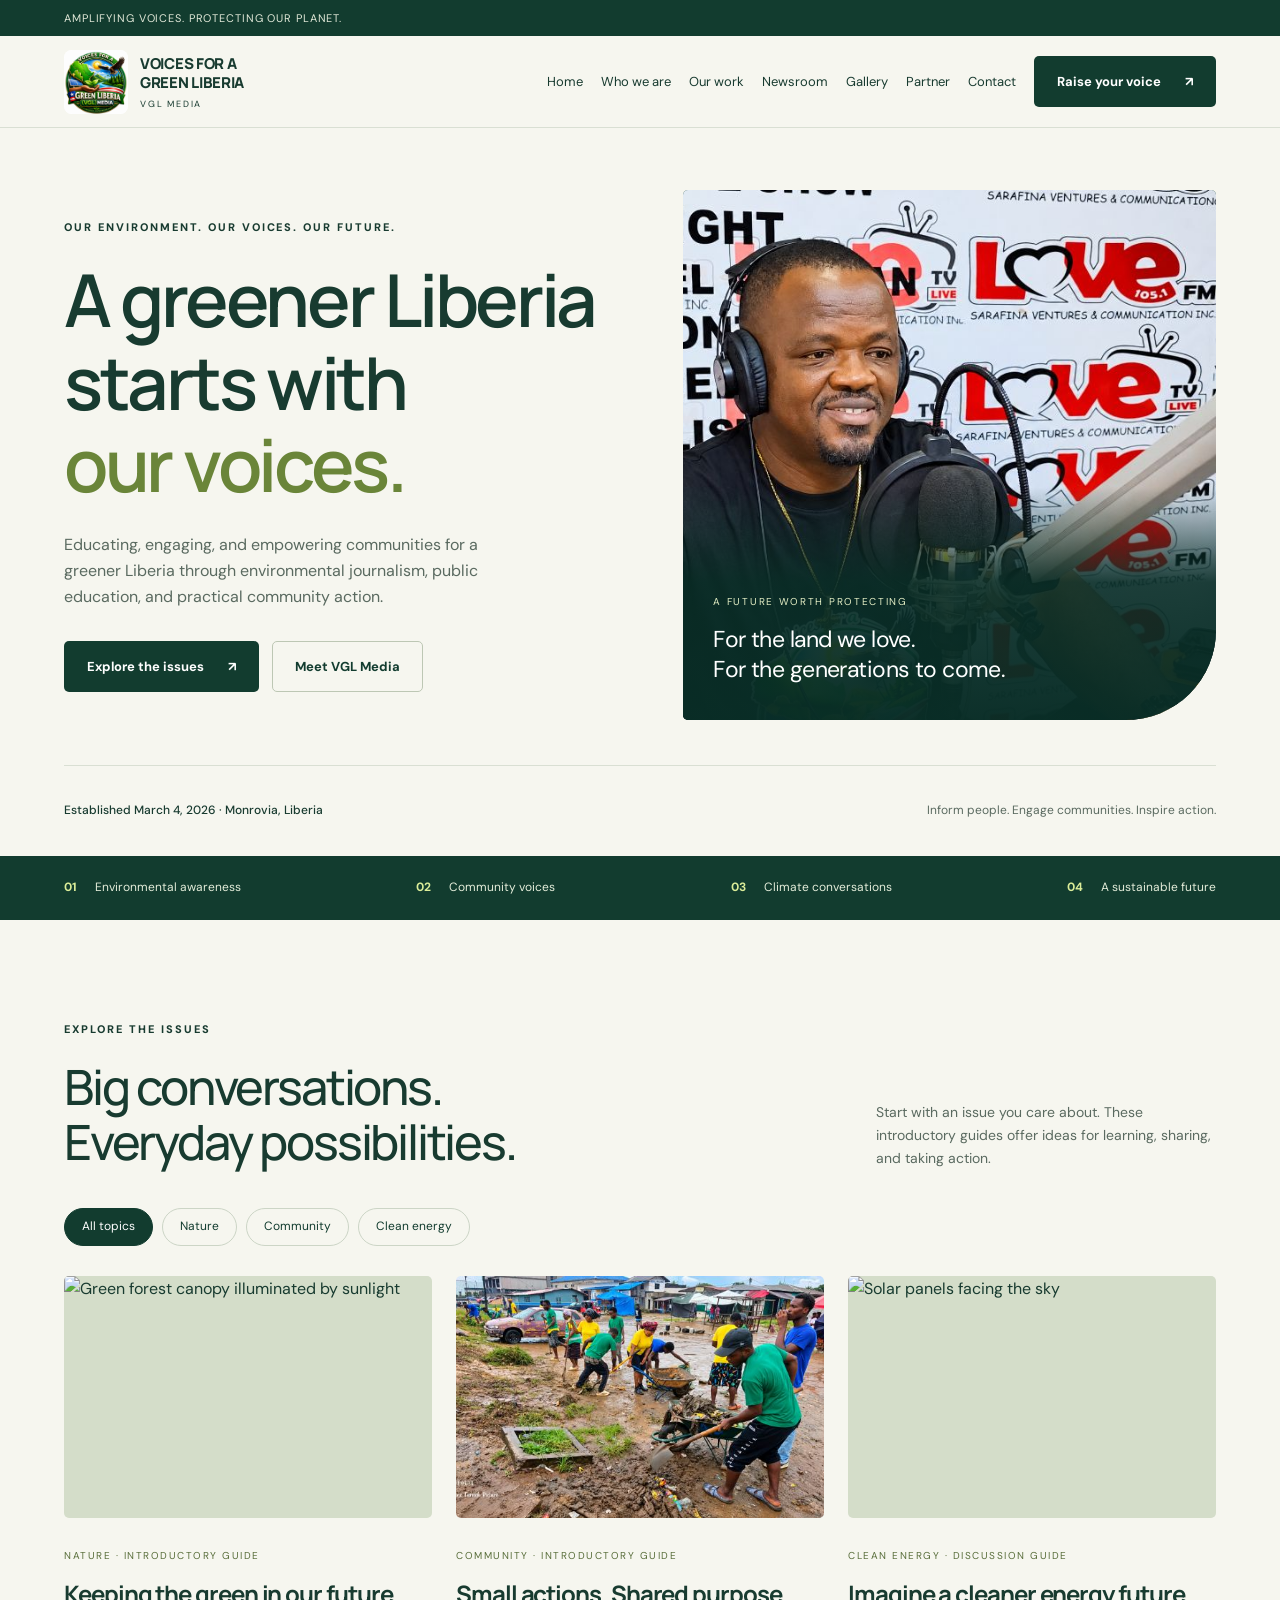
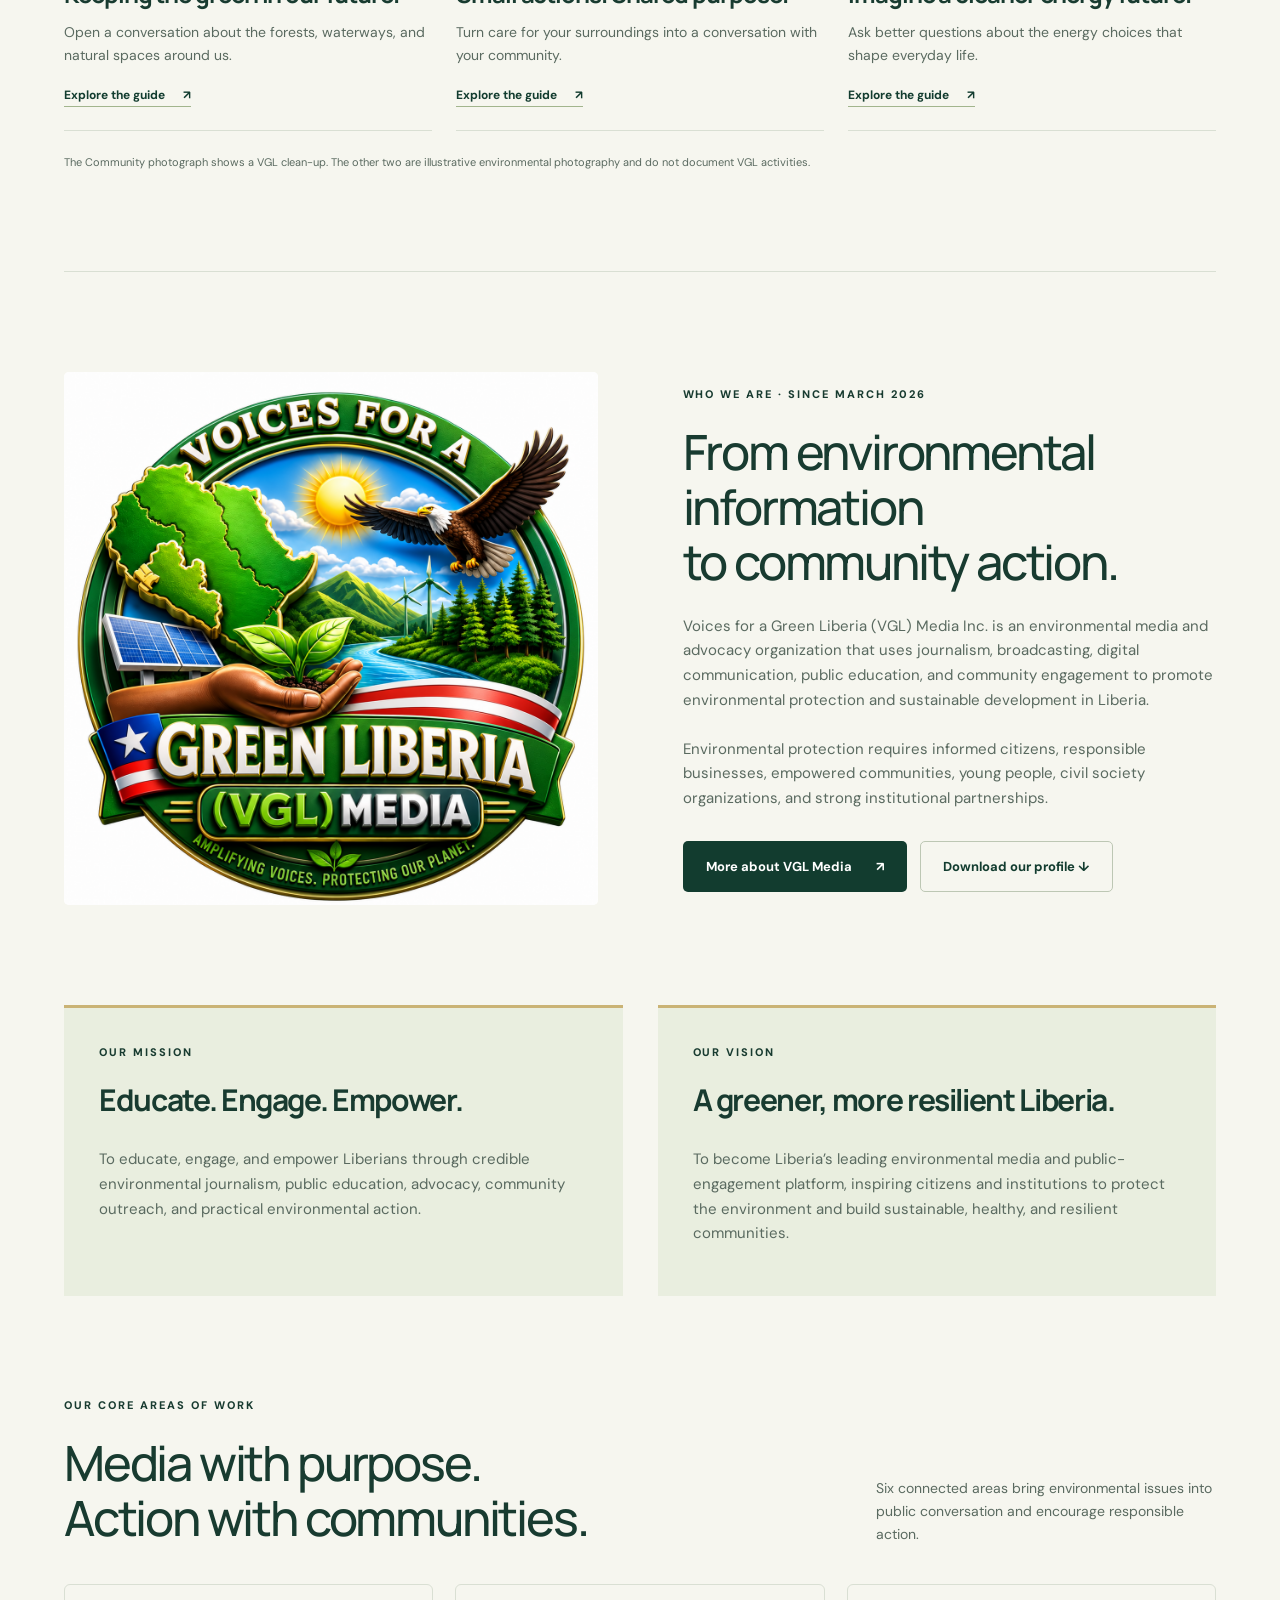
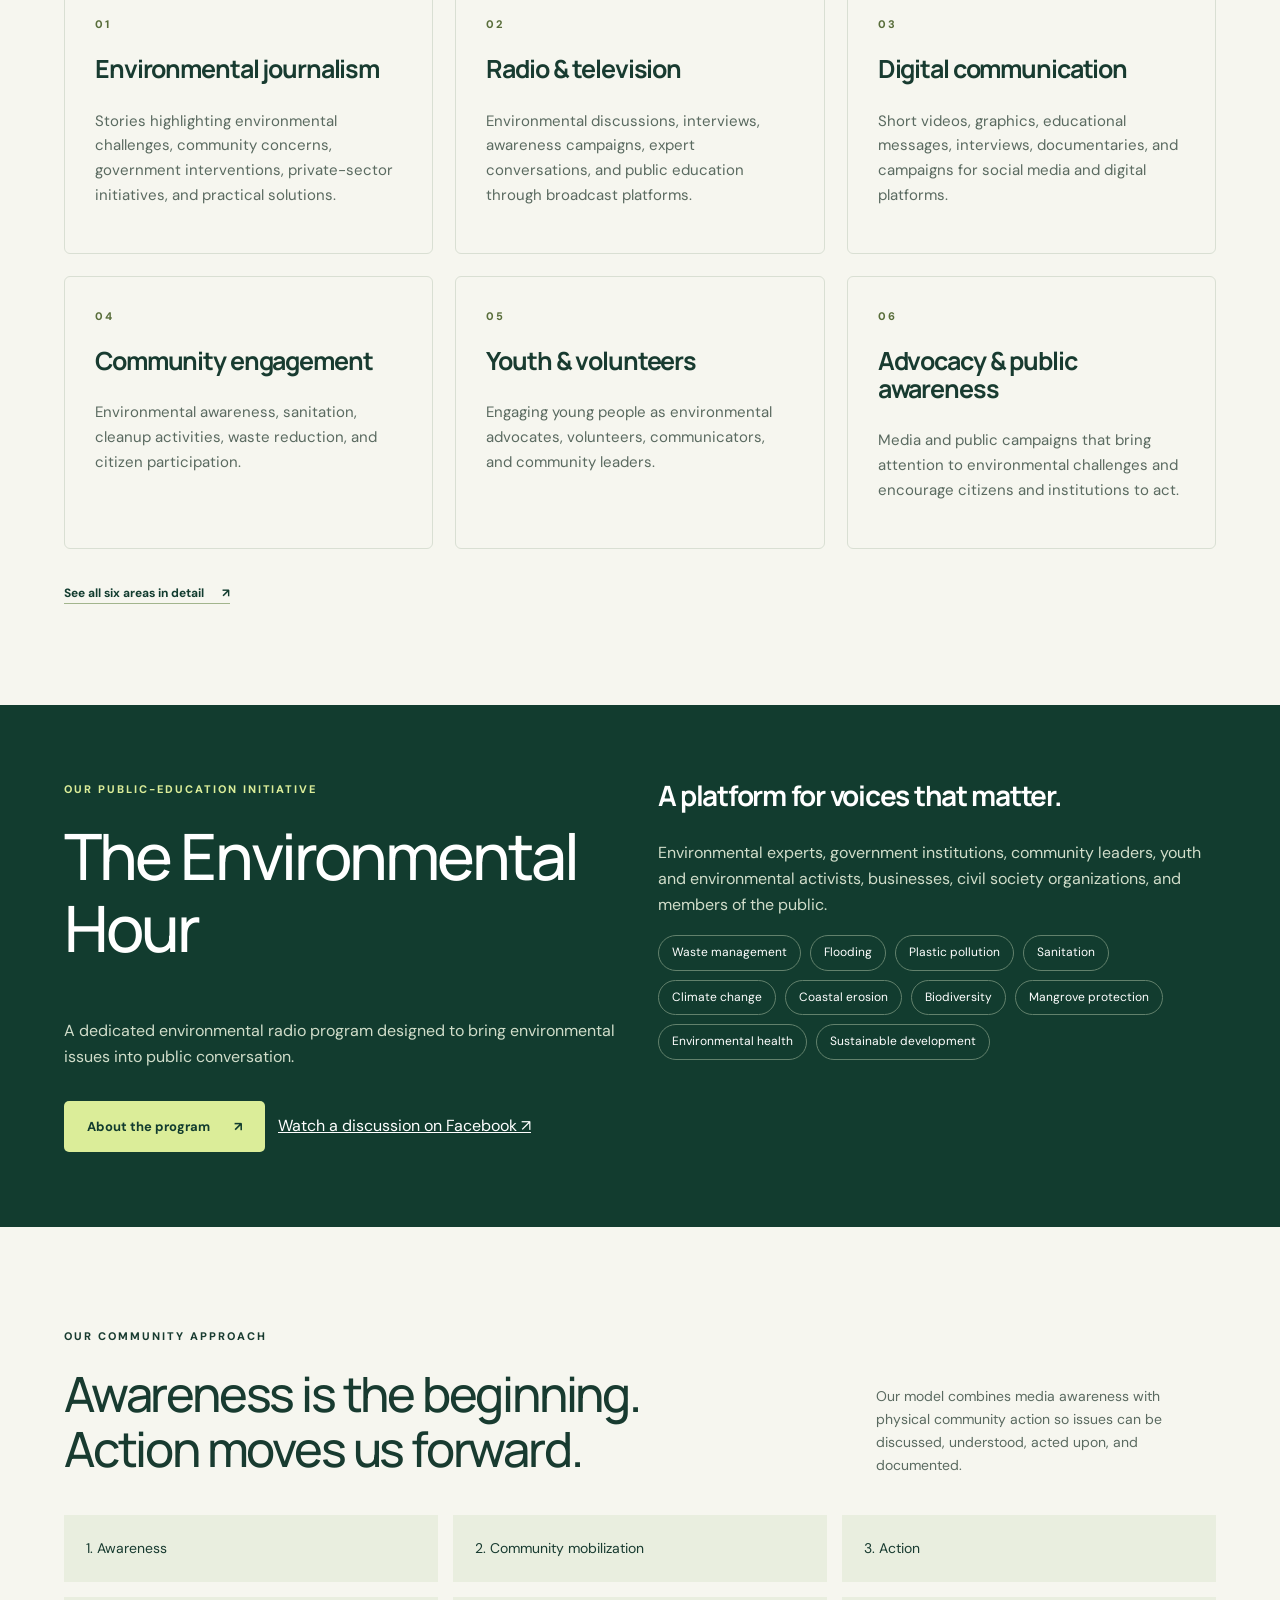
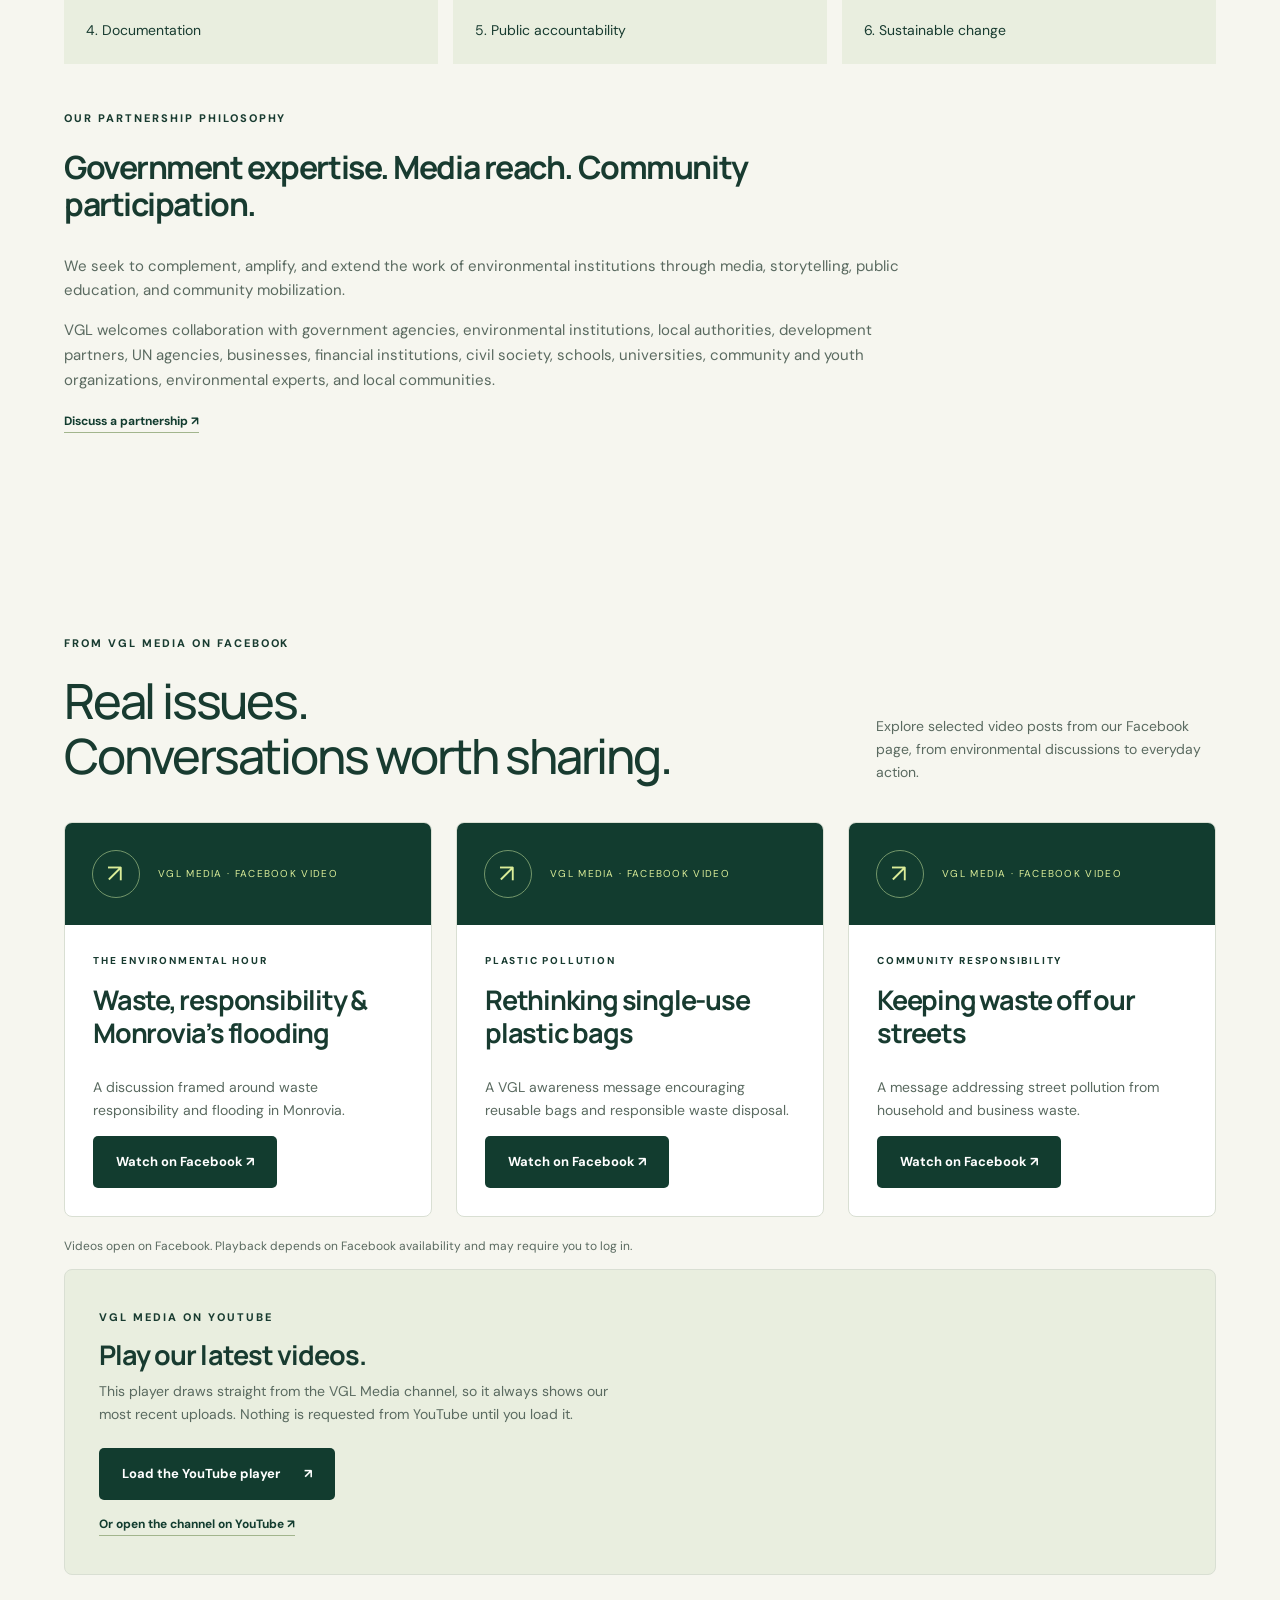
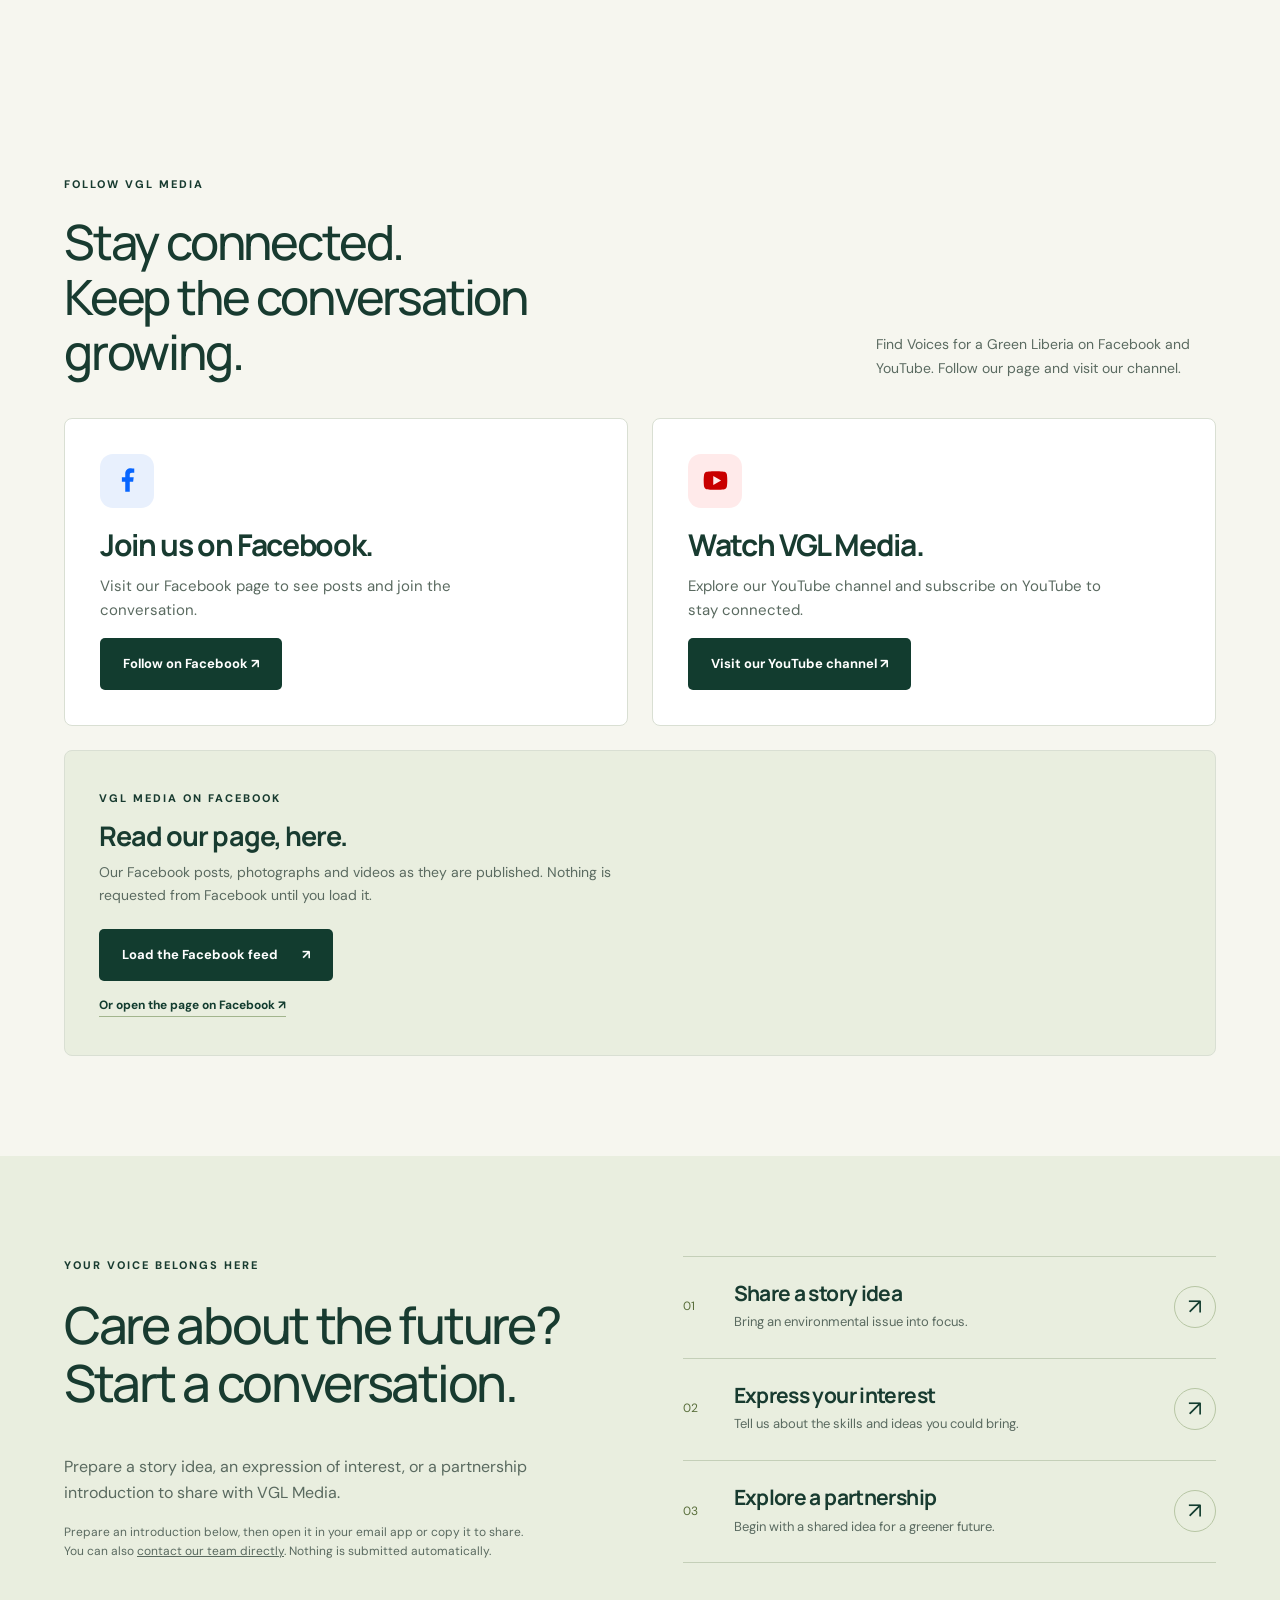
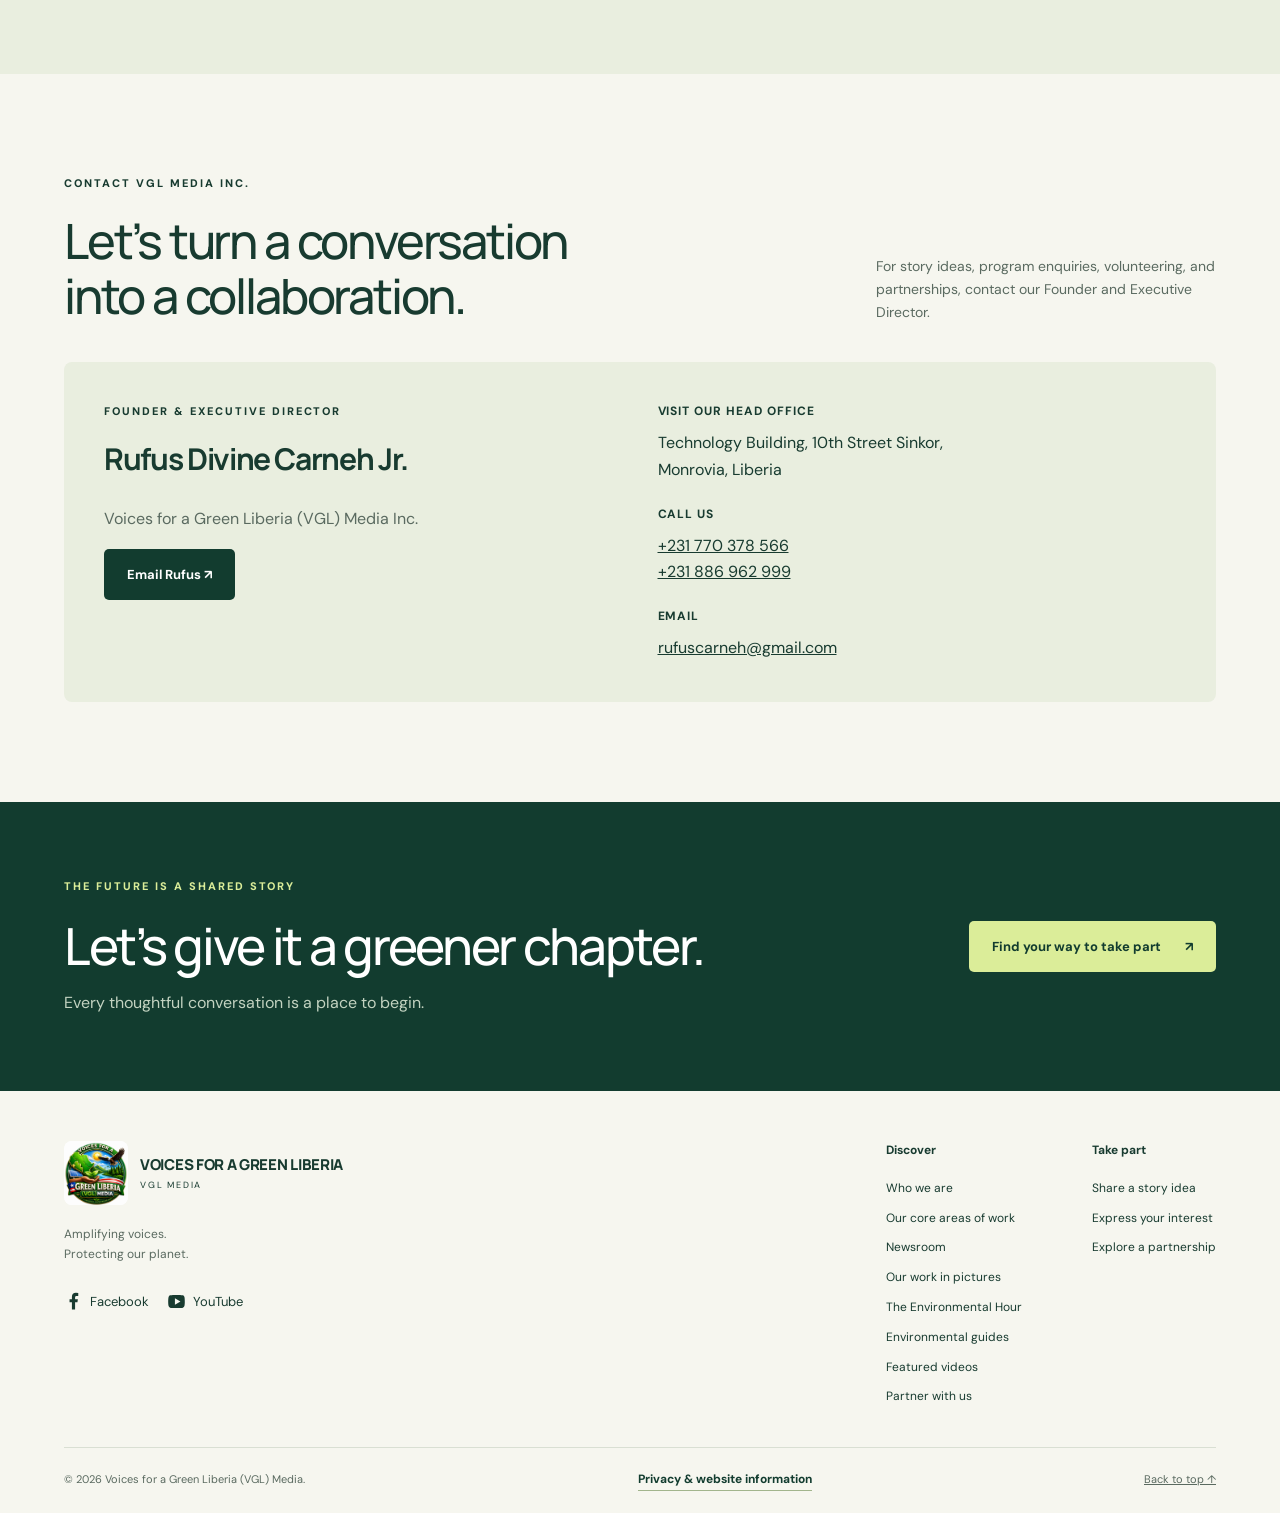
==== commit 503942f4: "Add Newsroom built from the site's actual published output An environmental journalism organization " ====
--- a/index.html
+++ b/index.html
@@ -22,7 +22,7 @@
 <header class="header"><div class="wrap navrow">
 <a href="#home" class="brand" aria-label="Voices for a Green Liberia home"><img class="brand-logo" src="file_00000000d0188243baf20b9f515b8f73.png" alt="" width="64" height="64"><span>VOICES FOR A<br>GREEN LIBERIA<small>VGL MEDIA</small></span></a>
 <button class="menu" aria-expanded="false" aria-controls="navigation">Menu ☰</button>
-<nav id="navigation" aria-label="Main navigation"><a href="#home">Home</a><a href="about.html">Who we are</a><a href="work.html">Our work</a><a href="gallery.html">Gallery</a><a href="partners.html">Partner</a><a href="#contact">Contact</a><a class="button" href="#involved">Raise your voice <span aria-hidden="true">↗</span></a></nav>
+<nav id="navigation" aria-label="Main navigation"><a href="#home">Home</a><a href="about.html">Who we are</a><a href="work.html">Our work</a><a href="newsroom.html">Newsroom</a><a href="gallery.html">Gallery</a><a href="partners.html">Partner</a><a href="#contact">Contact</a><a class="button" href="#involved">Raise your voice <span aria-hidden="true">↗</span></a></nav>
 </div></header>
 <main id="main">
 <section class="hero wrap" id="home">
@@ -66,7 +66,7 @@
 <section class="section voice" id="involved"><div class="wrap voice-grid"><div><span class="eyebrow">Your voice belongs here</span><h2>Care about the future?<br>Start a conversation.</h2><p>Prepare a story idea, an expression of interest, or a partnership introduction to share with VGL Media.</p><p style="font-size:12px">Prepare an introduction below, then open it in your email app or copy it to share. You can also <a href="#contact">contact our team directly</a>. Nothing is submitted automatically.</p></div><div class="join-options"><div class="join-option"><span>01</span><div><h3>Share a story idea</h3><p>Bring an environmental issue into focus.</p></div><button data-interest="Story idea" aria-label="Prepare a story idea">↗</button></div><div class="join-option"><span>02</span><div><h3>Express your interest</h3><p>Tell us about the skills and ideas you could bring.</p></div><button data-interest="Expression of interest" aria-label="Prepare an expression of interest">↗</button></div><div class="join-option"><span>03</span><div><h3>Explore a partnership</h3><p>Begin with a shared idea for a greener future.</p></div><button data-interest="Partnership" aria-label="Prepare a partnership introduction">↗</button></div></div></div></section>
 <section class="section wrap" id="contact"><div class="section-head"><div><span class="eyebrow">Contact VGL Media Inc.</span><h2>Let’s turn a conversation<br>into a collaboration.</h2></div><p>For story ideas, program enquiries, volunteering, and partnerships, contact our Founder and Executive Director.</p></div><div class="contact-grid"><article class="leader-card"><span class="eyebrow">Founder & Executive Director</span><h3>Rufus Divine Carneh Jr.</h3><p>Voices for a Green Liberia (VGL) Media Inc.</p><a class="button" href="mailto:rufuscarneh@gmail.com">Email Rufus ↗</a></article><div class="contact-details"><div><b>Visit our head office</b><address>Technology Building, 10th Street Sinkor,<br>Monrovia, Liberia</address></div><div><b>Call us</b><a href="tel:+231770378566">+231 770 378 566</a><a href="tel:+231886962999">+231 886 962 999</a></div><div><b>Email</b><a href="mailto:rufuscarneh@gmail.com">rufuscarneh@gmail.com</a></div></div></div></section><section class="cta"><div class="wrap"><div><span class="eyebrow" style="color:var(--lime)">The future is a shared story</span><h2>Let’s give it a greener chapter.</h2><p>Every thoughtful conversation is a place to begin.</p></div><a href="#involved" class="button light">Find your way to take part <span aria-hidden="true">↗</span></a></div></section>
 </main>
-<footer class="footer wrap"><div class="footer-top"><div><a class="brand" href="#home"><img class="brand-logo" src="file_00000000d0188243baf20b9f515b8f73.png" alt="" width="64" height="64" loading="lazy"><span>VOICES FOR A GREEN LIBERIA<small>VGL MEDIA</small></span></a><p>Amplifying voices.<br>Protecting our planet.</p><div class="social-foot"><a href="https://web.facebook.com/VFAGL" target="_blank" rel="noopener noreferrer" class="" aria-label="Facebook (opens in a new tab)"><svg viewBox="0 0 24 24" aria-hidden="true" fill="currentColor"><path d="M14 22v-9h3l.5-4H14V7c0-1.2.4-2 2-2h2V1.4A26 26 0 0 0 15 1c-3 0-5 1.8-5 5v3H7v4h3v9z"/></svg>Facebook</a><a href="https://www.youtube.com/channel/UCInD3jOJ1oDMzSt1KrhEE4Q" target="_blank" rel="noopener noreferrer" class="" aria-label="YouTube (opens in a new tab)"><svg viewBox="0 0 24 24" aria-hidden="true" fill="currentColor"><path d="M22 6.2a3 3 0 0 0-2-2C18.2 3.7 12 3.7 12 3.7s-6.2 0-8 .5a3 3 0 0 0-2 2C1.5 8 1.5 12 1.5 12s0 4 .5 5.8a3 3 0 0 0 2 2c1.8.5 8 .5 8 .5s6.2 0 8-.5a3 3 0 0 0 2-2c.5-1.8.5-5.8.5-5.8s0-4-.5-5.8ZM10 16V8l7 4z"/></svg>YouTube</a></div></div><div class="footer-links"><div><b>Discover</b><a href="about.html">Who we are</a><a href="work.html">Our core areas of work</a><a href="gallery.html">Our work in pictures</a><a href="environmental-hour.html">The Environmental Hour</a><a href="#explore">Environmental guides</a><a href="#videos">Featured videos</a><a href="partners.html">Partner with us</a></div><div><b>Take part</b><a href="#involved">Share a story idea</a><a href="#involved">Express your interest</a><a href="partners.html">Explore a partnership</a></div></div></div><div class="footer-bottom"><span>© <span id="year">2026</span> Voices for a Green Liberia (VGL) Media.</span><button class="text-link" id="privacy-button">Privacy & website information</button><a href="#home">Back to top ↑</a></div></footer>
+<footer class="footer wrap"><div class="footer-top"><div><a class="brand" href="#home"><img class="brand-logo" src="file_00000000d0188243baf20b9f515b8f73.png" alt="" width="64" height="64" loading="lazy"><span>VOICES FOR A GREEN LIBERIA<small>VGL MEDIA</small></span></a><p>Amplifying voices.<br>Protecting our planet.</p><div class="social-foot"><a href="https://web.facebook.com/VFAGL" target="_blank" rel="noopener noreferrer" class="" aria-label="Facebook (opens in a new tab)"><svg viewBox="0 0 24 24" aria-hidden="true" fill="currentColor"><path d="M14 22v-9h3l.5-4H14V7c0-1.2.4-2 2-2h2V1.4A26 26 0 0 0 15 1c-3 0-5 1.8-5 5v3H7v4h3v9z"/></svg>Facebook</a><a href="https://www.youtube.com/channel/UCInD3jOJ1oDMzSt1KrhEE4Q" target="_blank" rel="noopener noreferrer" class="" aria-label="YouTube (opens in a new tab)"><svg viewBox="0 0 24 24" aria-hidden="true" fill="currentColor"><path d="M22 6.2a3 3 0 0 0-2-2C18.2 3.7 12 3.7 12 3.7s-6.2 0-8 .5a3 3 0 0 0-2 2C1.5 8 1.5 12 1.5 12s0 4 .5 5.8a3 3 0 0 0 2 2c1.8.5 8 .5 8 .5s6.2 0 8-.5a3 3 0 0 0 2-2c.5-1.8.5-5.8.5-5.8s0-4-.5-5.8ZM10 16V8l7 4z"/></svg>YouTube</a></div></div><div class="footer-links"><div><b>Discover</b><a href="about.html">Who we are</a><a href="work.html">Our core areas of work</a><a href="newsroom.html">Newsroom</a><a href="gallery.html">Our work in pictures</a><a href="environmental-hour.html">The Environmental Hour</a><a href="#explore">Environmental guides</a><a href="#videos">Featured videos</a><a href="partners.html">Partner with us</a></div><div><b>Take part</b><a href="#involved">Share a story idea</a><a href="#involved">Express your interest</a><a href="partners.html">Explore a partnership</a></div></div></div><div class="footer-bottom"><span>© <span id="year">2026</span> Voices for a Green Liberia (VGL) Media.</span><button class="text-link" id="privacy-button">Privacy & website information</button><a href="#home">Back to top ↑</a></div></footer>
 <dialog id="guide-dialog" aria-labelledby="guide-title"><div class="dialog-top"><h2 id="guide-title"></h2><button class="close" aria-label="Close guide" data-close>×</button></div><div id="guide-body"></div></dialog>
 <dialog id="interest-dialog" aria-labelledby="interest-title"><div class="dialog-top"><h2 id="interest-title">Prepare your introduction</h2><button class="close" aria-label="Close introduction" data-close>×</button></div><p class="form-note">Prepare a message for VGL Media, then open it in your email app. Review and send it there. This website does not send or store your information.</p><form id="interest-form"><label for="name">Your name<input id="name" name="name" autocomplete="name" maxlength="100" required></label><label for="interest">I would like to discuss<select id="interest" name="interest"><option>Story idea</option><option>Expression of interest</option><option>Partnership</option></select></label><label for="message">Your idea<textarea id="message" name="message" maxlength="3000" required placeholder="What would you like to share?"></textarea></label><button class="button" style="margin-top:20px" type="submit">Prepare message <span aria-hidden="true">↗</span></button></form><div id="draft-result" hidden><p class="status" role="status">Your draft is ready. It has not been sent. Open it in your email app to review and send, or copy it to share.</p><div id="draft-output" tabindex="0"></div><a class="button" id="email-draft" style="margin-top:15px" href="mailto:rufuscarneh@gmail.com">Open in email app ↗</a> <button class="button" id="copy-draft" style="margin-top:15px">Copy message</button><p id="copy-status" class="status" role="status"></p></div></dialog>
 <script>
--- a/styles.css
+++ b/styles.css
@@ -5,7 +5,7 @@
 dialog{width:min(610px,92vw);max-height:88vh;border:0;border-radius:10px;padding:35px;background:var(--paper);color:var(--green)}dialog::backdrop{background:#092c24bc;backdrop-filter:blur(4px)}.dialog-top{display:flex;justify-content:space-between;gap:20px}.dialog-top h2{font-size:30px}.close{height:35px;min-width:35px;border:1px solid var(--line);background:none;border-radius:50%;color:var(--green)}dialog p,dialog li{font-size:14px;color:var(--muted)}label{display:block;font-size:12px;font-weight:700;margin-top:17px}input,select,textarea{display:block;width:100%;padding:12px;border:1px solid #bccab1;border-radius:4px;margin-top:6px;background:white;color:var(--green)}textarea{min-height:115px;resize:vertical}.status{font-size:13px;margin-top:16px}.form-note{font-size:12px!important}#draft-output{white-space:pre-wrap;background:#e7eddc;padding:18px;font-size:13px;border-radius:5px}
 @media(min-width:1500px){.hero{padding-top:85px}}
 @media(max-width:1000px){nav{gap:15px}.hero-grid{gap:32px}.hero-image{height:auto;aspect-ratio:11/10}.image-note{bottom:24px;left:22px;right:22px}.image-note p{font-size:18px;margin-top:9px}.about,.voice-grid{gap:40px}.cards{gap:17px}.card-photo{height:205px}.brand{font-size:13px}.navrow{gap:10px}}
-@media(max-width:1000px){.navrow{min-height:78px}.menu{display:block}nav{display:none;position:absolute;top:78px;left:0;right:0;background:var(--paper);padding:25px 5%;border-bottom:1px solid var(--line);align-items:stretch}nav.open{display:flex;flex-direction:column}nav a{padding:9px}}
+@media(max-width:1100px){.navrow{min-height:78px}.menu{display:block}nav{display:none;position:absolute;top:78px;left:0;right:0;background:var(--paper);padding:25px 5%;border-bottom:1px solid var(--line);align-items:stretch}nav.open{display:flex;flex-direction:column}nav a{padding:9px}}
 @media(max-width:760px){.hero{padding-top:42px}.hero-grid{grid-template-columns:1fr;gap:34px}.hero h1{font-size:57px}.hero p{font-size:15px}.underhero{margin-top:32px;flex-wrap:wrap;padding:23px 0;gap:8px 25px}.topics-band .wrap{display:grid;grid-template-columns:1fr 1fr;font-size:11px;gap:12px}.section{padding:62px 0}.section-head{display:block}.section-head p{margin-top:20px}.cards{grid-template-columns:1fr;gap:30px}.card-photo{height:270px}.about,.voice-grid{grid-template-columns:1fr;gap:35px}.about-art{min-height:380px}.quote{font-size:34px}.cta .wrap{display:block}.cta .button{margin-top:28px}.footer-top{flex-direction:column}.footer-links{gap:50px}.footer-bottom{flex-direction:column;gap:8px}.actions .button{padding:13px 17px;gap:17px}}
 @media(max-width:380px){.hero h1{font-size:48px}.brand{font-size:11px}.topics-band .wrap{grid-template-columns:1fr}.footer-links{gap:30px}}
 @media(prefers-reduced-motion:reduce){html{scroll-behavior:auto}*,*:before,*:after{transition:none!important;animation:none!important}}
@@ -164,3 +164,10 @@
 .feature-alt .feature-img{order:0}
 .feature h3{font-size:25px}
 }
+
+/* ---- newsroom datelines ---- */
+.dateline{display:block;font-size:10px;letter-spacing:.15em;text-transform:uppercase;color:#596e3b;font-weight:800;margin:0 0 12px}
+.newsnote{background:#e9eedf;border-left:3px solid var(--gold);padding:28px 30px;margin-top:34px}
+.newsnote h3{font-size:25px;margin:0 0 10px;letter-spacing:-.035em}
+.newsnote p{color:var(--ink);font-size:15px;margin:0 0 18px;max-width:62ch}
+@media(max-width:760px){.newsnote{padding:22px}.newsnote h3{font-size:22px}}
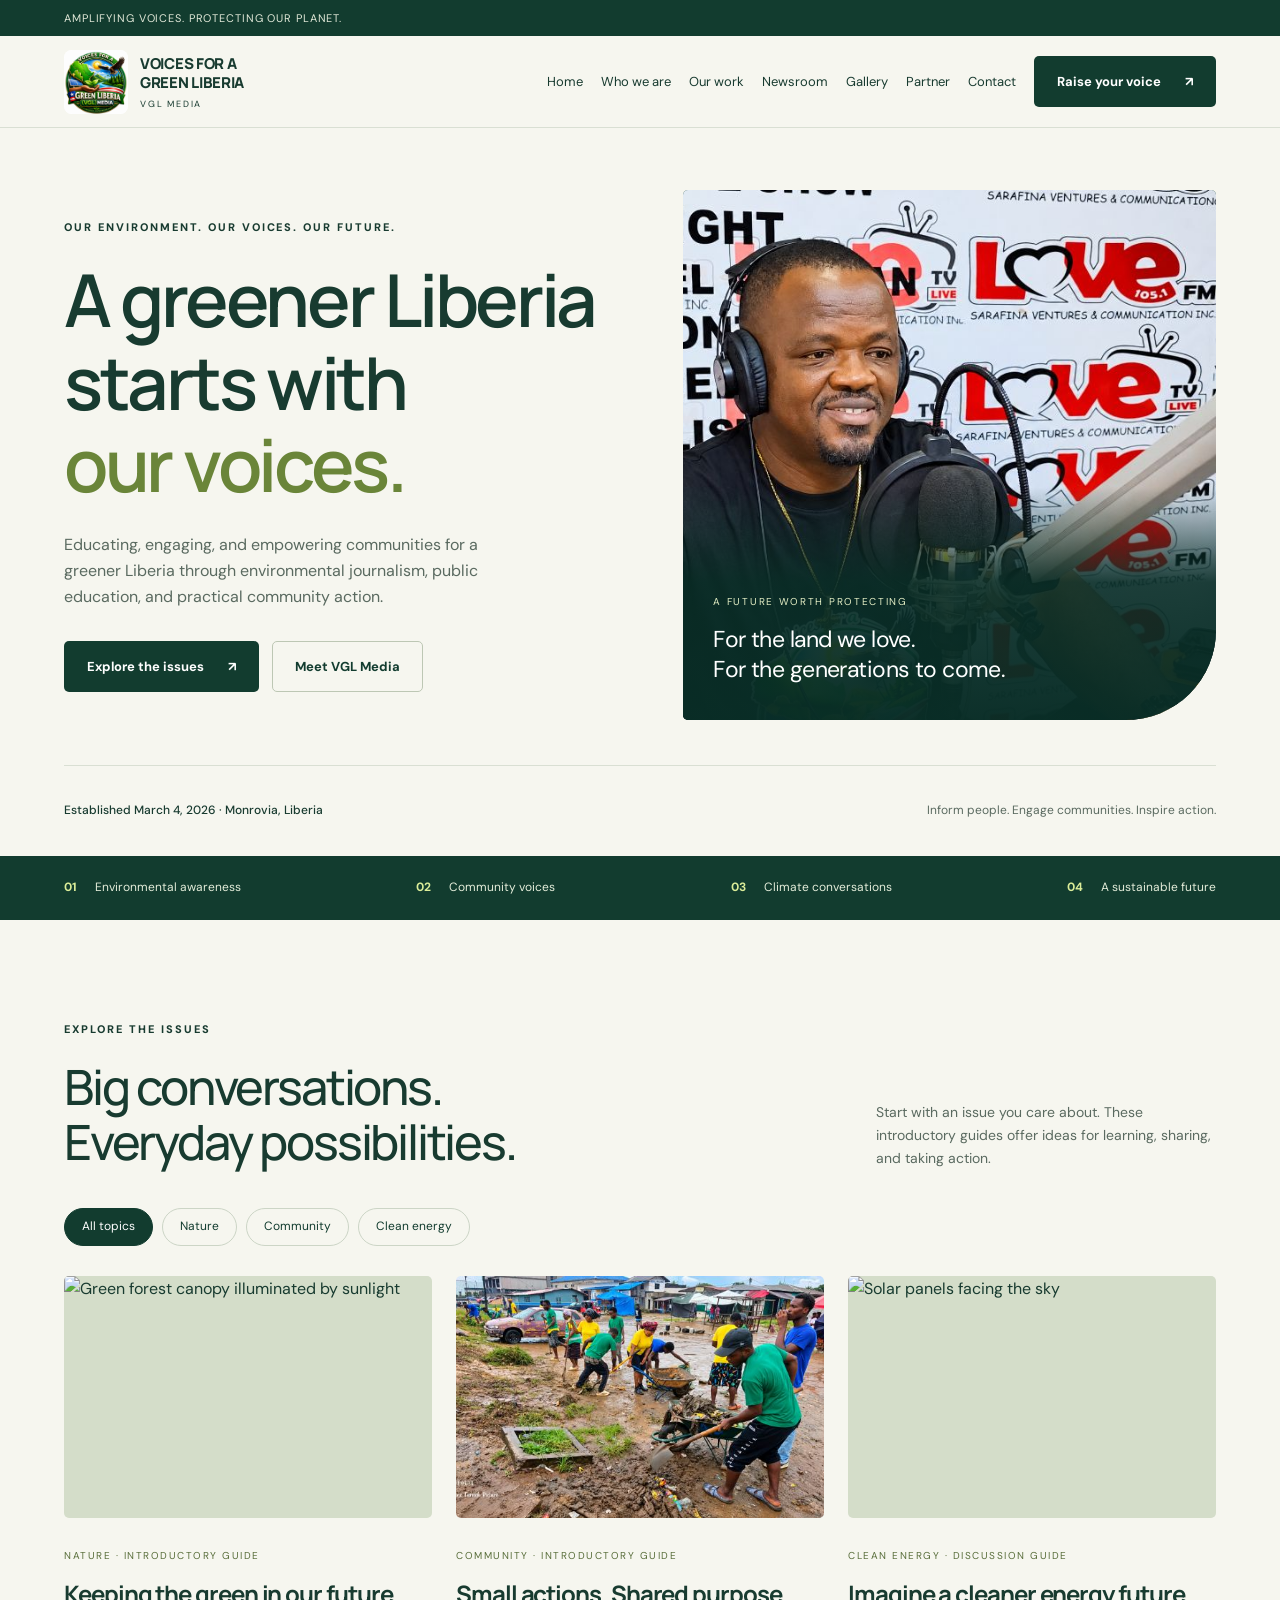
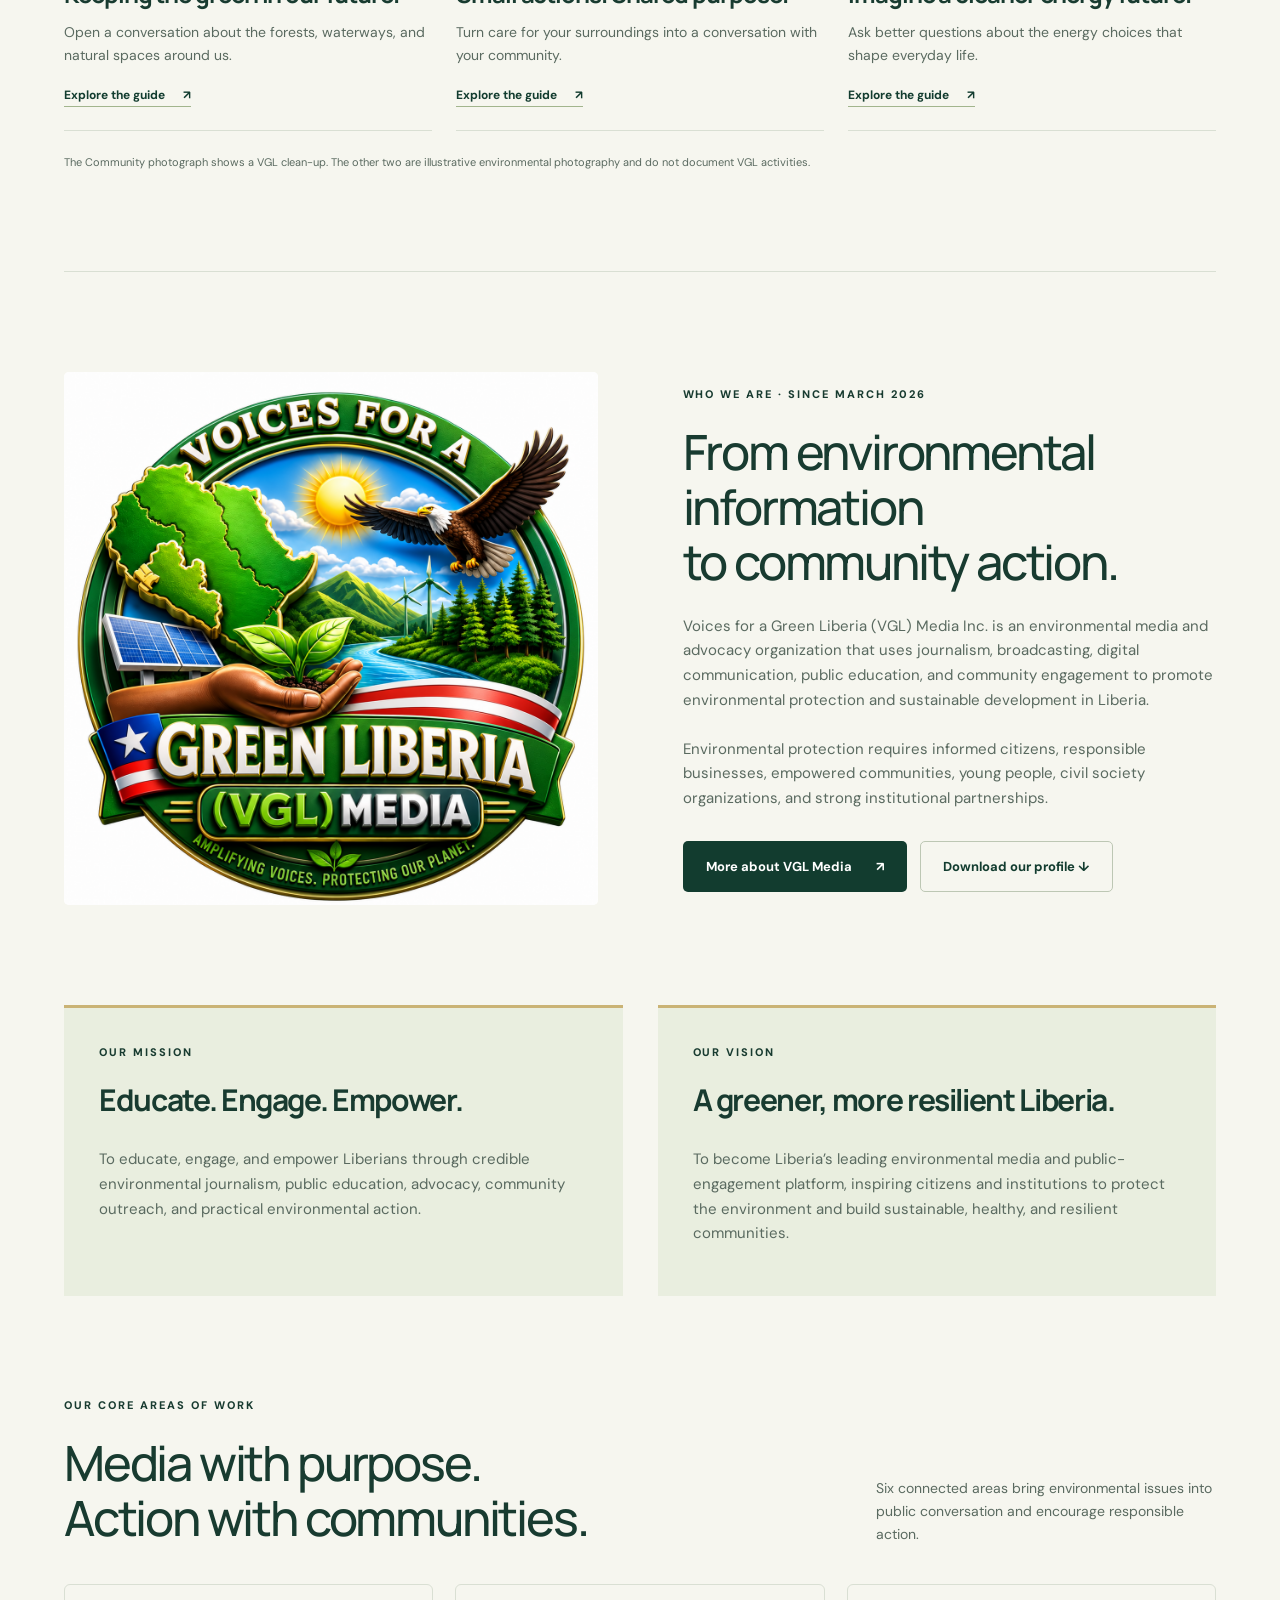
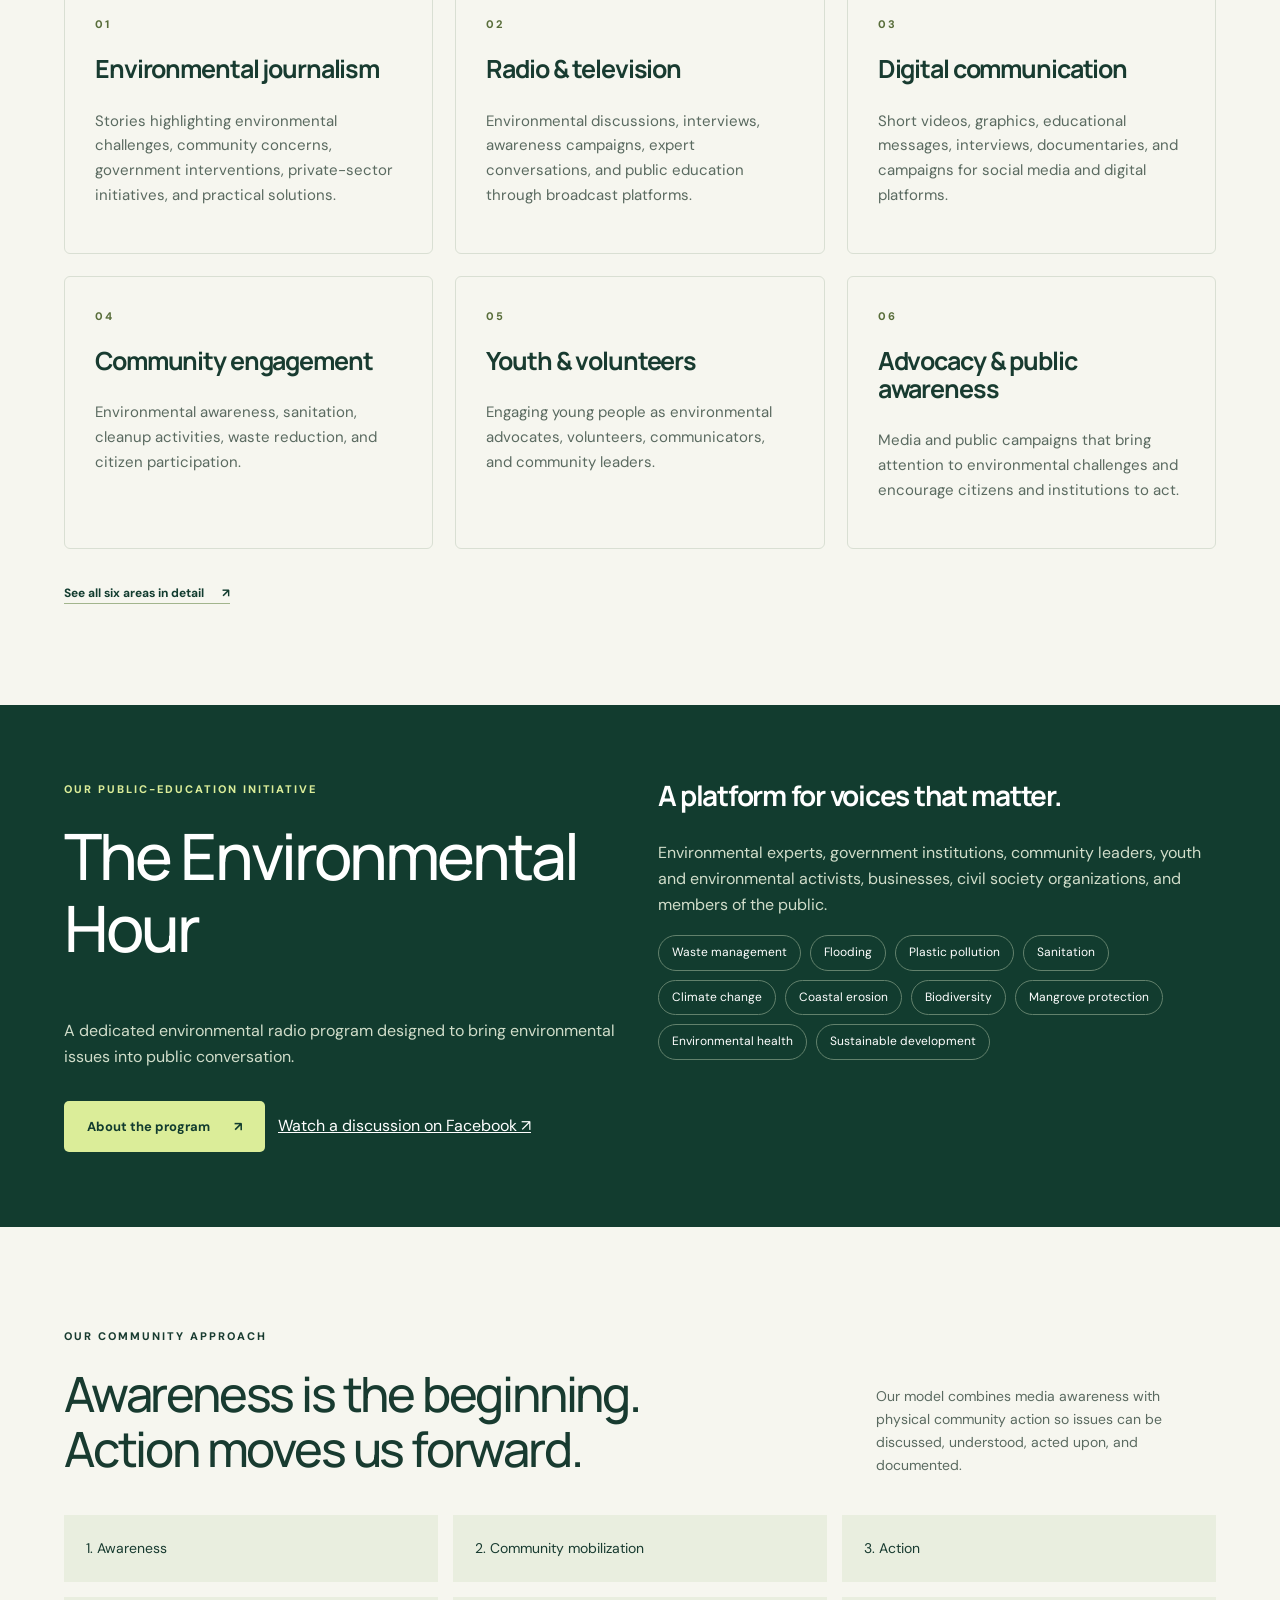
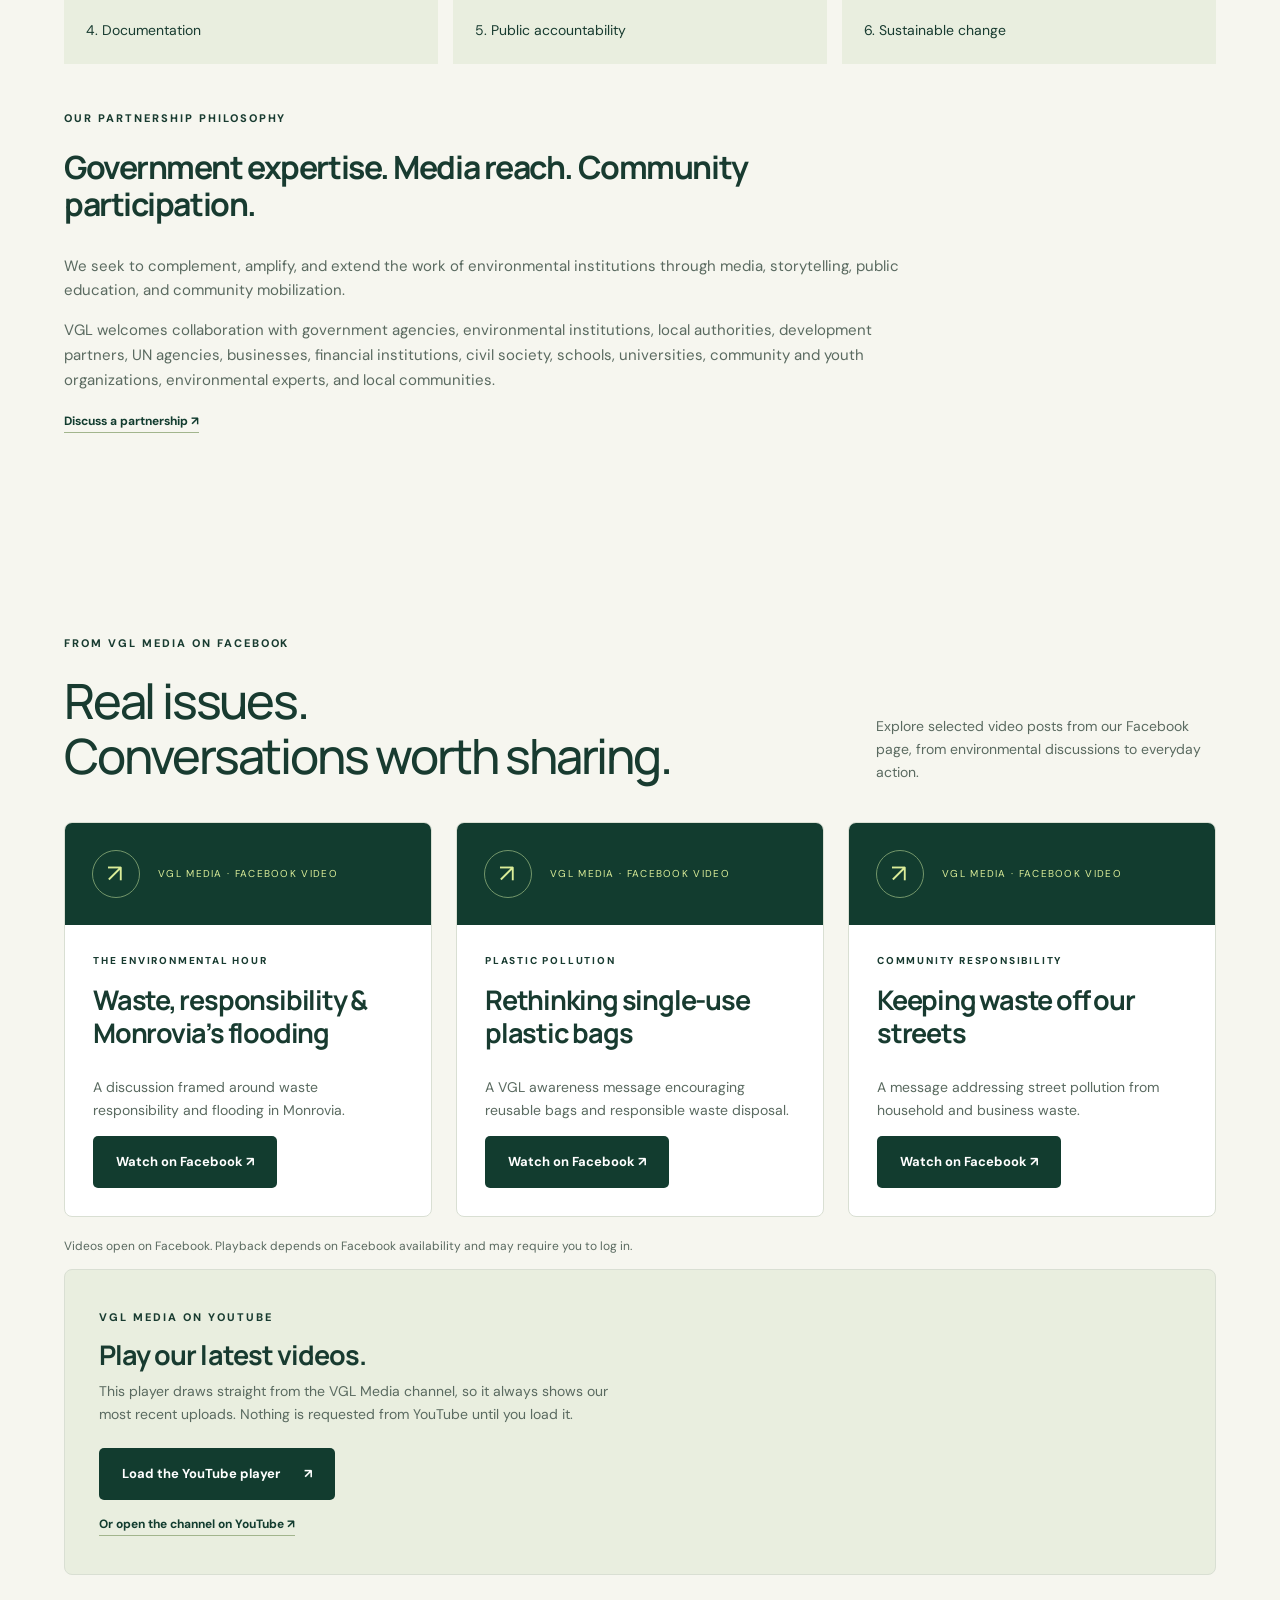
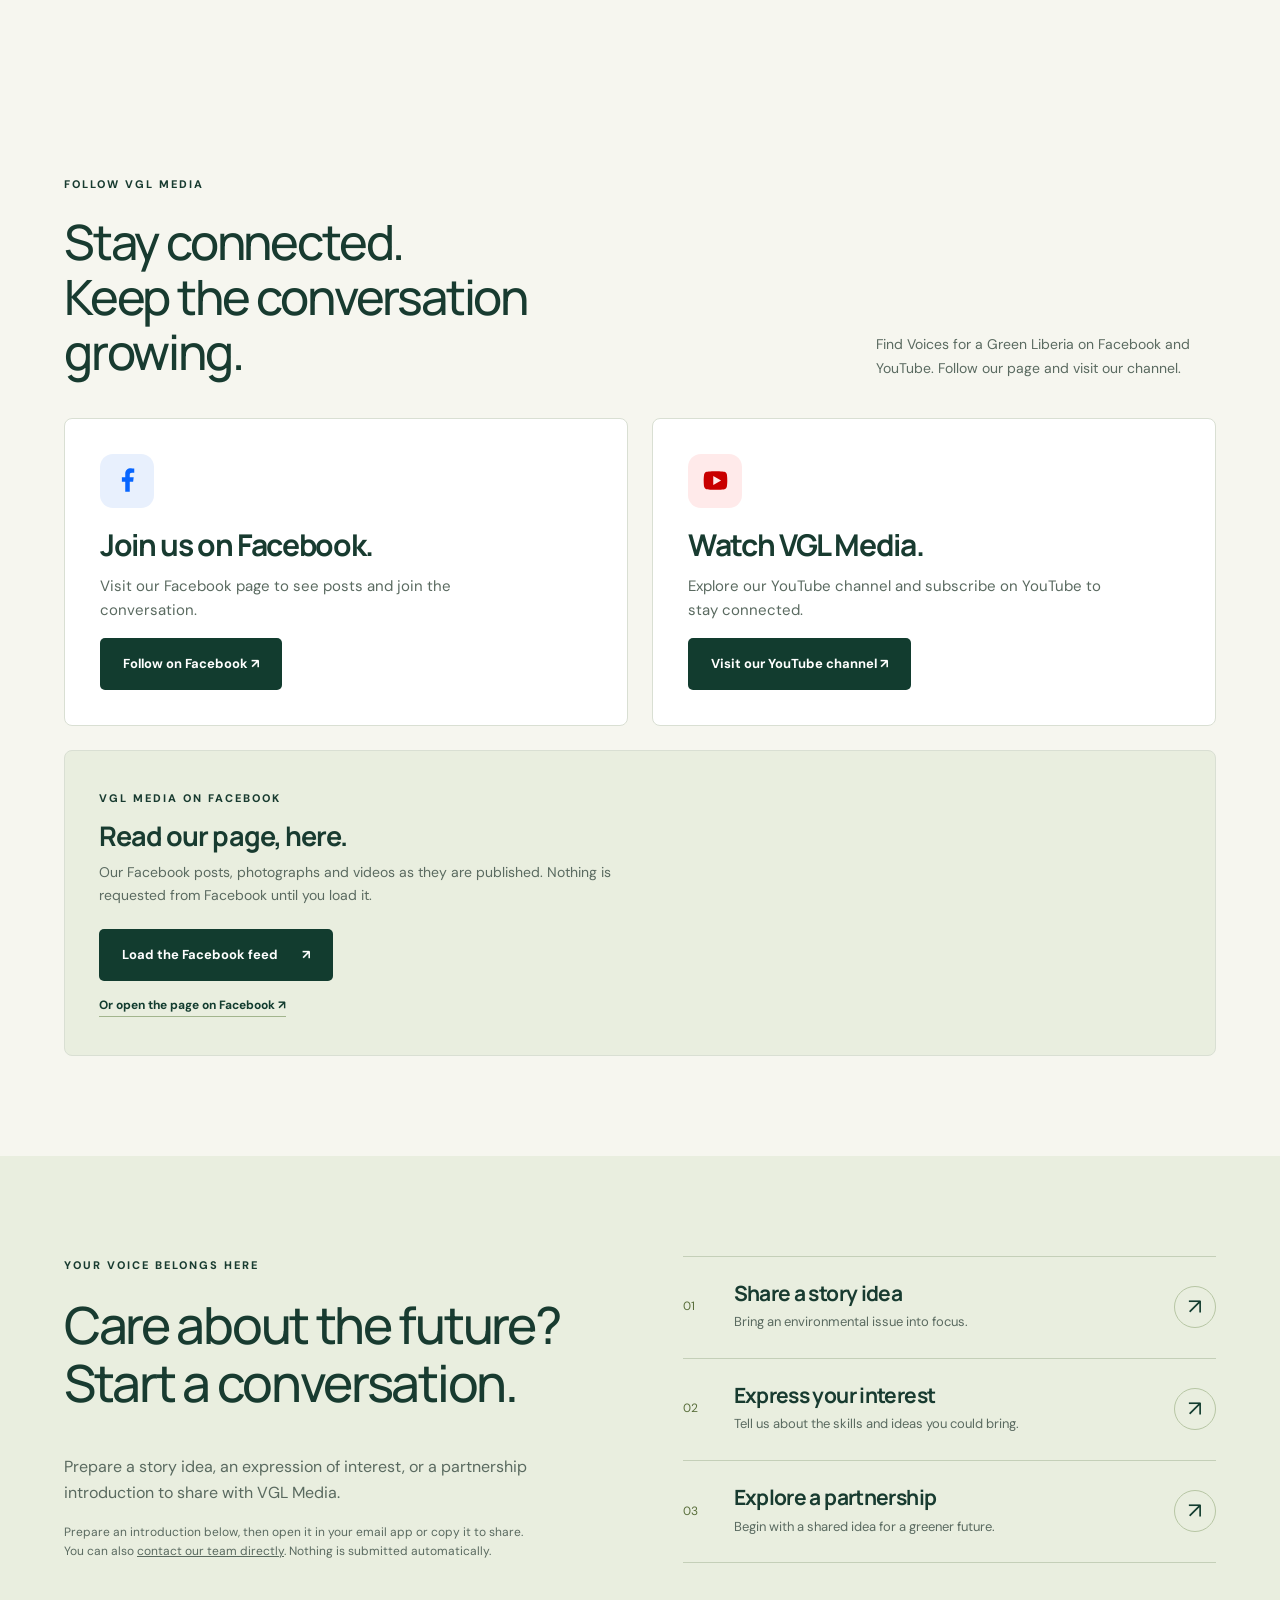
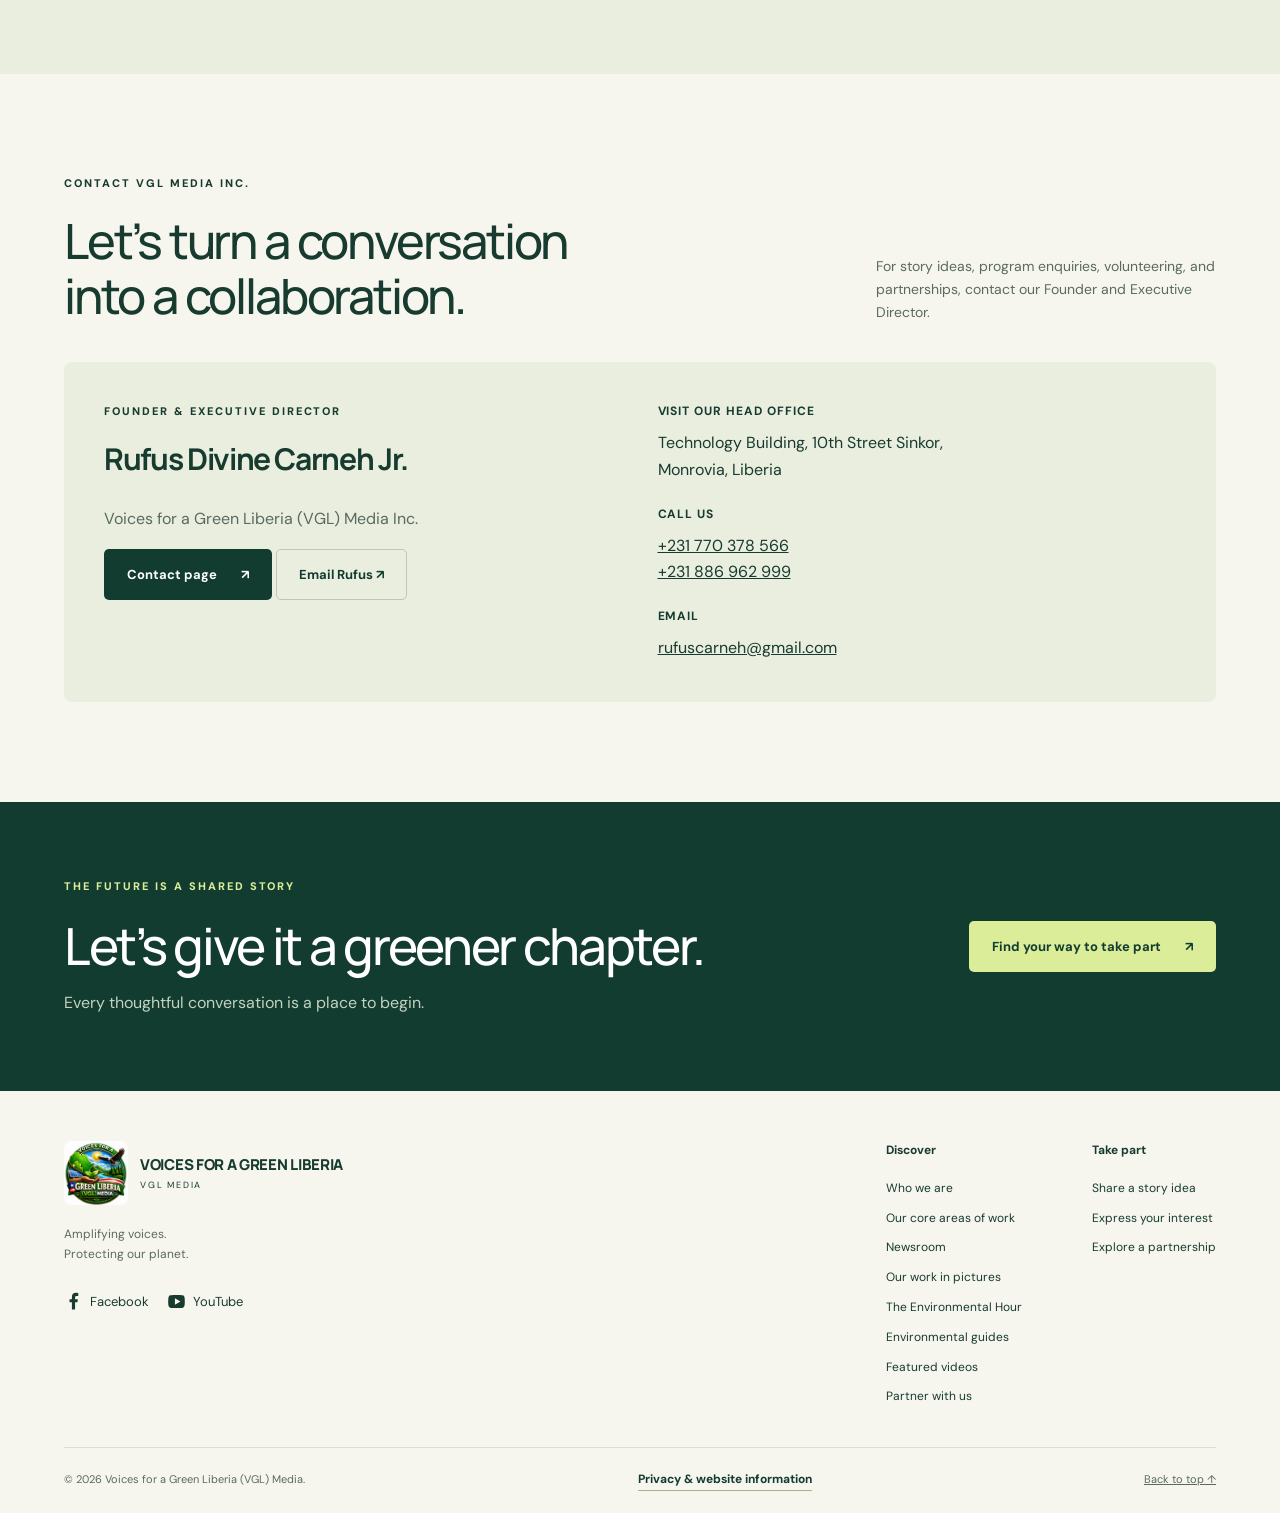
==== commit 0aa9f47c: "Add Contact page with an inline message form "Contact" in the nav of all seven pages pointed at an a" ====
--- a/index.html
+++ b/index.html
@@ -22,7 +22,7 @@
 <header class="header"><div class="wrap navrow">
 <a href="#home" class="brand" aria-label="Voices for a Green Liberia home"><img class="brand-logo" src="file_00000000d0188243baf20b9f515b8f73.png" alt="" width="64" height="64"><span>VOICES FOR A<br>GREEN LIBERIA<small>VGL MEDIA</small></span></a>
 <button class="menu" aria-expanded="false" aria-controls="navigation">Menu ☰</button>
-<nav id="navigation" aria-label="Main navigation"><a href="#home">Home</a><a href="about.html">Who we are</a><a href="work.html">Our work</a><a href="newsroom.html">Newsroom</a><a href="gallery.html">Gallery</a><a href="partners.html">Partner</a><a href="#contact">Contact</a><a class="button" href="#involved">Raise your voice <span aria-hidden="true">↗</span></a></nav>
+<nav id="navigation" aria-label="Main navigation"><a href="#home">Home</a><a href="about.html">Who we are</a><a href="work.html">Our work</a><a href="newsroom.html">Newsroom</a><a href="gallery.html">Gallery</a><a href="partners.html">Partner</a><a href="contact.html">Contact</a><a class="button" href="#involved">Raise your voice <span aria-hidden="true">↗</span></a></nav>
 </div></header>
 <main id="main">
 <section class="hero wrap" id="home">
@@ -64,7 +64,7 @@
 </div>
 </div></section>
 <section class="section voice" id="involved"><div class="wrap voice-grid"><div><span class="eyebrow">Your voice belongs here</span><h2>Care about the future?<br>Start a conversation.</h2><p>Prepare a story idea, an expression of interest, or a partnership introduction to share with VGL Media.</p><p style="font-size:12px">Prepare an introduction below, then open it in your email app or copy it to share. You can also <a href="#contact">contact our team directly</a>. Nothing is submitted automatically.</p></div><div class="join-options"><div class="join-option"><span>01</span><div><h3>Share a story idea</h3><p>Bring an environmental issue into focus.</p></div><button data-interest="Story idea" aria-label="Prepare a story idea">↗</button></div><div class="join-option"><span>02</span><div><h3>Express your interest</h3><p>Tell us about the skills and ideas you could bring.</p></div><button data-interest="Expression of interest" aria-label="Prepare an expression of interest">↗</button></div><div class="join-option"><span>03</span><div><h3>Explore a partnership</h3><p>Begin with a shared idea for a greener future.</p></div><button data-interest="Partnership" aria-label="Prepare a partnership introduction">↗</button></div></div></div></section>
-<section class="section wrap" id="contact"><div class="section-head"><div><span class="eyebrow">Contact VGL Media Inc.</span><h2>Let’s turn a conversation<br>into a collaboration.</h2></div><p>For story ideas, program enquiries, volunteering, and partnerships, contact our Founder and Executive Director.</p></div><div class="contact-grid"><article class="leader-card"><span class="eyebrow">Founder & Executive Director</span><h3>Rufus Divine Carneh Jr.</h3><p>Voices for a Green Liberia (VGL) Media Inc.</p><a class="button" href="mailto:rufuscarneh@gmail.com">Email Rufus ↗</a></article><div class="contact-details"><div><b>Visit our head office</b><address>Technology Building, 10th Street Sinkor,<br>Monrovia, Liberia</address></div><div><b>Call us</b><a href="tel:+231770378566">+231 770 378 566</a><a href="tel:+231886962999">+231 886 962 999</a></div><div><b>Email</b><a href="mailto:rufuscarneh@gmail.com">rufuscarneh@gmail.com</a></div></div></div></section><section class="cta"><div class="wrap"><div><span class="eyebrow" style="color:var(--lime)">The future is a shared story</span><h2>Let’s give it a greener chapter.</h2><p>Every thoughtful conversation is a place to begin.</p></div><a href="#involved" class="button light">Find your way to take part <span aria-hidden="true">↗</span></a></div></section>
+<section class="section wrap" id="contact"><div class="section-head"><div><span class="eyebrow">Contact VGL Media Inc.</span><h2>Let’s turn a conversation<br>into a collaboration.</h2></div><p>For story ideas, program enquiries, volunteering, and partnerships, contact our Founder and Executive Director.</p></div><div class="contact-grid"><article class="leader-card"><span class="eyebrow">Founder & Executive Director</span><h3>Rufus Divine Carneh Jr.</h3><p>Voices for a Green Liberia (VGL) Media Inc.</p><a class="button" href="contact.html">Contact page <span aria-hidden="true">↗</span></a> <a class="button outline" href="mailto:rufuscarneh@gmail.com">Email Rufus ↗</a></article><div class="contact-details"><div><b>Visit our head office</b><address>Technology Building, 10th Street Sinkor,<br>Monrovia, Liberia</address></div><div><b>Call us</b><a href="tel:+231770378566">+231 770 378 566</a><a href="tel:+231886962999">+231 886 962 999</a></div><div><b>Email</b><a href="mailto:rufuscarneh@gmail.com">rufuscarneh@gmail.com</a></div></div></div></section><section class="cta"><div class="wrap"><div><span class="eyebrow" style="color:var(--lime)">The future is a shared story</span><h2>Let’s give it a greener chapter.</h2><p>Every thoughtful conversation is a place to begin.</p></div><a href="#involved" class="button light">Find your way to take part <span aria-hidden="true">↗</span></a></div></section>
 </main>
 <footer class="footer wrap"><div class="footer-top"><div><a class="brand" href="#home"><img class="brand-logo" src="file_00000000d0188243baf20b9f515b8f73.png" alt="" width="64" height="64" loading="lazy"><span>VOICES FOR A GREEN LIBERIA<small>VGL MEDIA</small></span></a><p>Amplifying voices.<br>Protecting our planet.</p><div class="social-foot"><a href="https://web.facebook.com/VFAGL" target="_blank" rel="noopener noreferrer" class="" aria-label="Facebook (opens in a new tab)"><svg viewBox="0 0 24 24" aria-hidden="true" fill="currentColor"><path d="M14 22v-9h3l.5-4H14V7c0-1.2.4-2 2-2h2V1.4A26 26 0 0 0 15 1c-3 0-5 1.8-5 5v3H7v4h3v9z"/></svg>Facebook</a><a href="https://www.youtube.com/channel/UCInD3jOJ1oDMzSt1KrhEE4Q" target="_blank" rel="noopener noreferrer" class="" aria-label="YouTube (opens in a new tab)"><svg viewBox="0 0 24 24" aria-hidden="true" fill="currentColor"><path d="M22 6.2a3 3 0 0 0-2-2C18.2 3.7 12 3.7 12 3.7s-6.2 0-8 .5a3 3 0 0 0-2 2C1.5 8 1.5 12 1.5 12s0 4 .5 5.8a3 3 0 0 0 2 2c1.8.5 8 .5 8 .5s6.2 0 8-.5a3 3 0 0 0 2-2c.5-1.8.5-5.8.5-5.8s0-4-.5-5.8ZM10 16V8l7 4z"/></svg>YouTube</a></div></div><div class="footer-links"><div><b>Discover</b><a href="about.html">Who we are</a><a href="work.html">Our core areas of work</a><a href="newsroom.html">Newsroom</a><a href="gallery.html">Our work in pictures</a><a href="environmental-hour.html">The Environmental Hour</a><a href="#explore">Environmental guides</a><a href="#videos">Featured videos</a><a href="partners.html">Partner with us</a></div><div><b>Take part</b><a href="#involved">Share a story idea</a><a href="#involved">Express your interest</a><a href="partners.html">Explore a partnership</a></div></div></div><div class="footer-bottom"><span>© <span id="year">2026</span> Voices for a Green Liberia (VGL) Media.</span><button class="text-link" id="privacy-button">Privacy & website information</button><a href="#home">Back to top ↑</a></div></footer>
 <dialog id="guide-dialog" aria-labelledby="guide-title"><div class="dialog-top"><h2 id="guide-title"></h2><button class="close" aria-label="Close guide" data-close>×</button></div><div id="guide-body"></div></dialog>
--- a/styles.css
+++ b/styles.css
@@ -171,3 +171,12 @@
 .newsnote h3{font-size:25px;margin:0 0 10px;letter-spacing:-.035em}
 .newsnote p{color:var(--ink);font-size:15px;margin:0 0 18px;max-width:62ch}
 @media(max-width:760px){.newsnote{padding:22px}.newsnote h3{font-size:22px}}
+
+/* ---- inline message form (contact.html) ---- */
+.form-panel{background:#e9eedf;border-top:3px solid var(--gold);padding:36px 34px;max-width:680px}
+.form-panel h3{font-size:27px;margin:0 0 10px;letter-spacing:-.035em}
+.form-panel>p{color:var(--ink);font-size:14px;margin:0;max-width:56ch}
+.form-panel form .button{margin-top:22px}
+.form-panel #draft-result{margin-top:26px;border-top:1px solid #cdd6c1;padding-top:22px}
+.form-panel #draft-result .actions{margin-top:16px}
+@media(max-width:760px){.form-panel{padding:26px 22px}.form-panel h3{font-size:23px}}
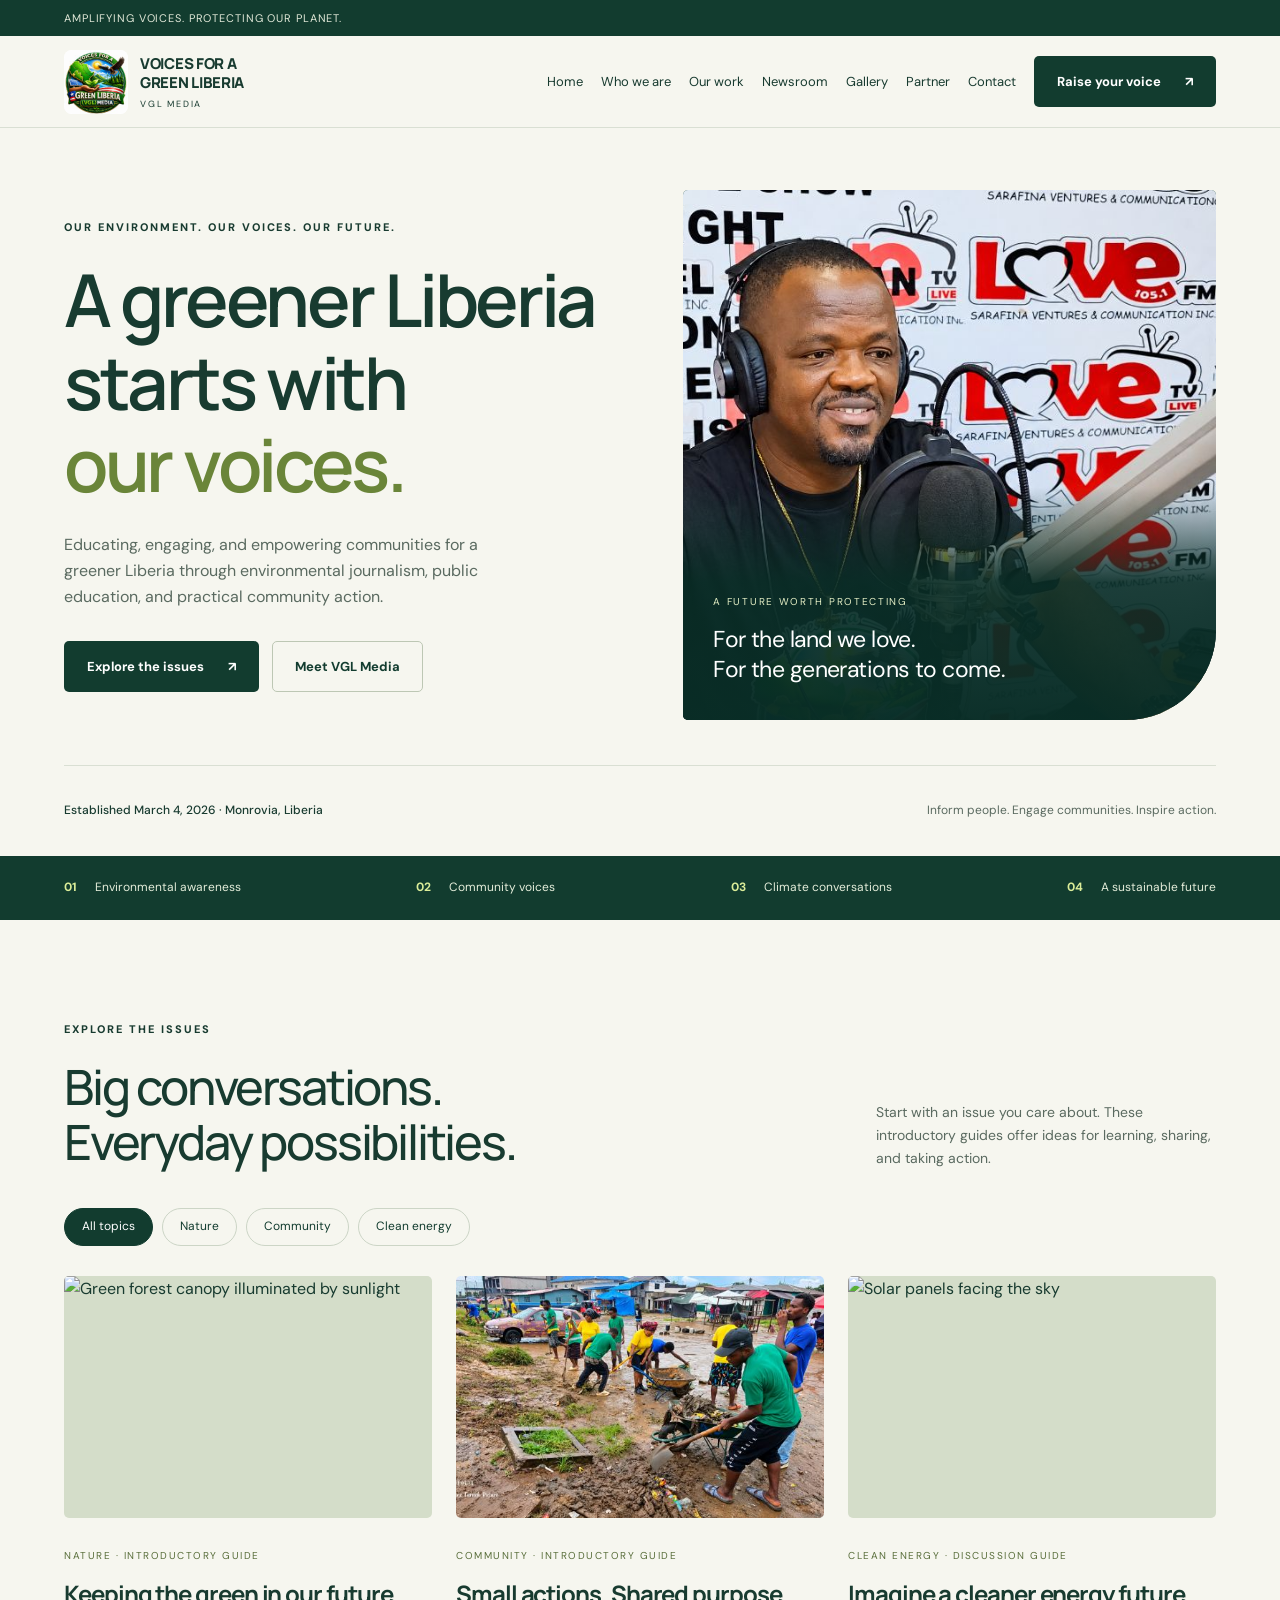
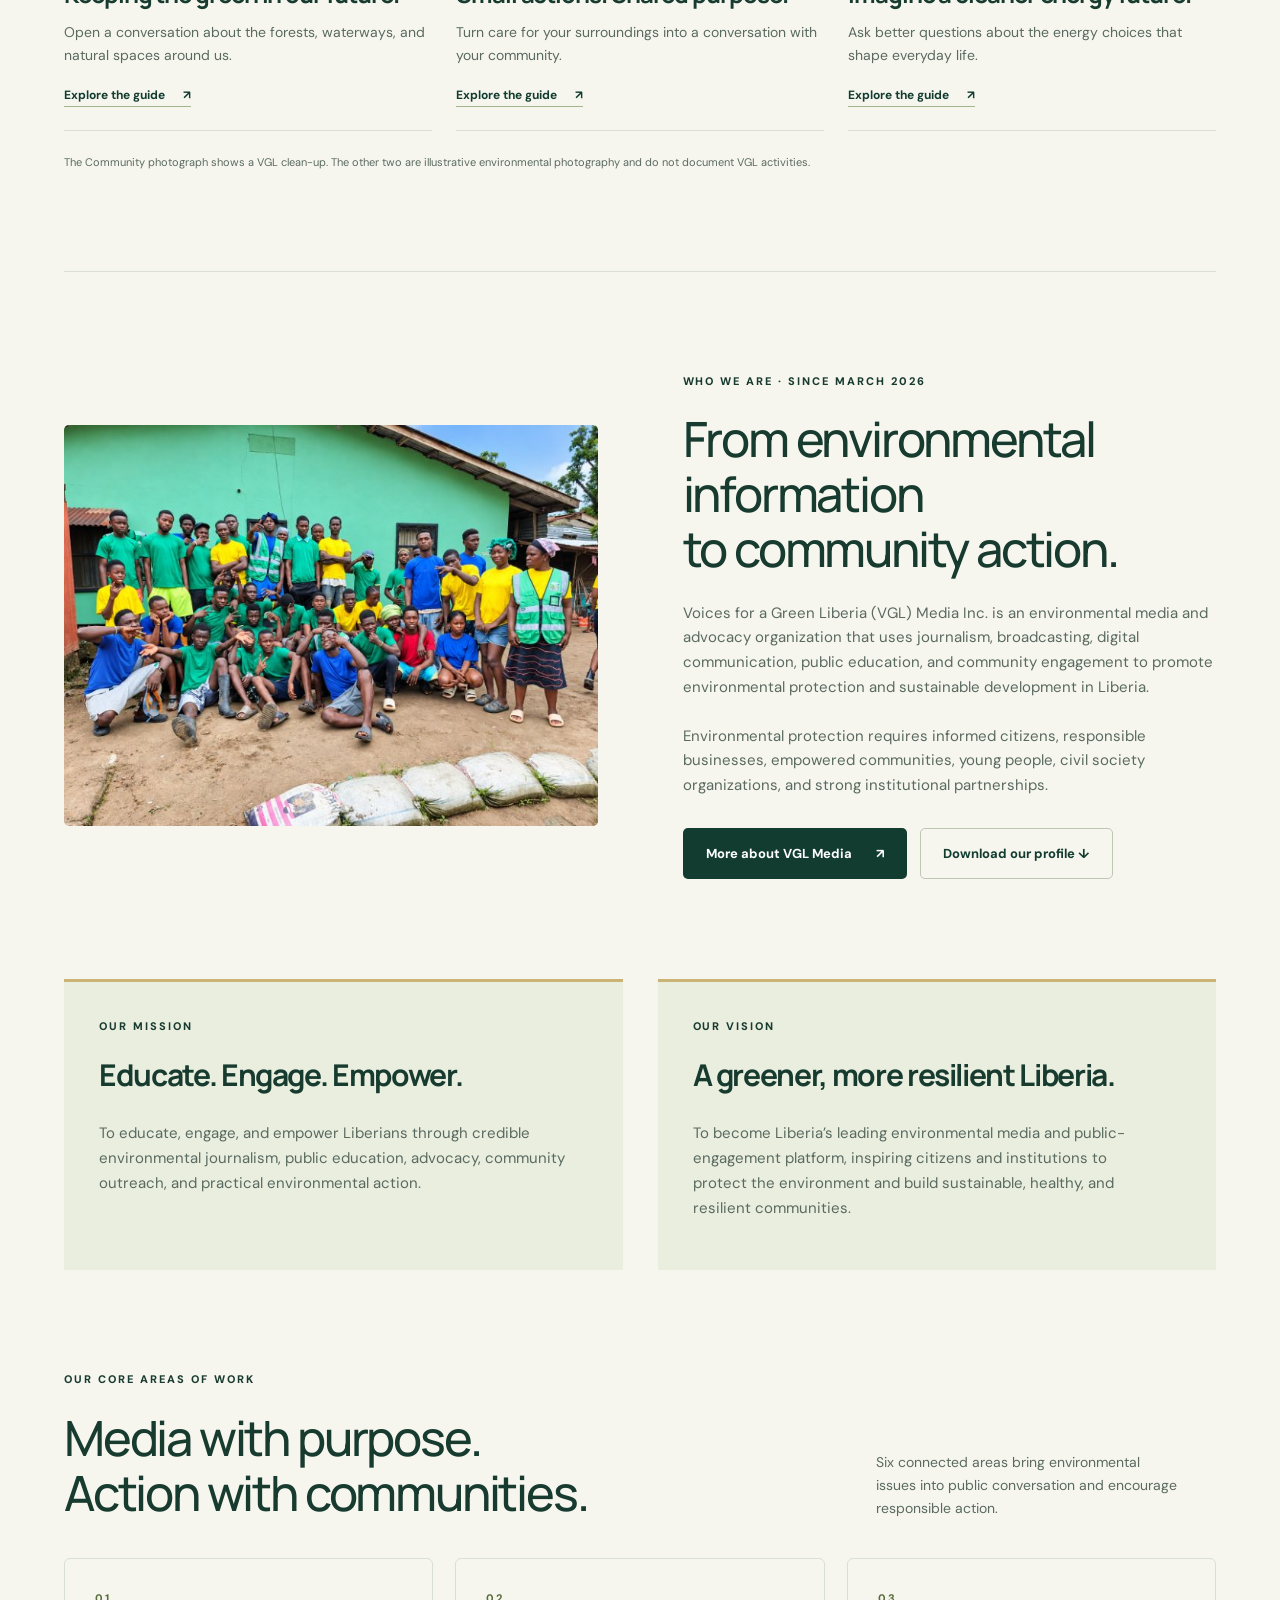
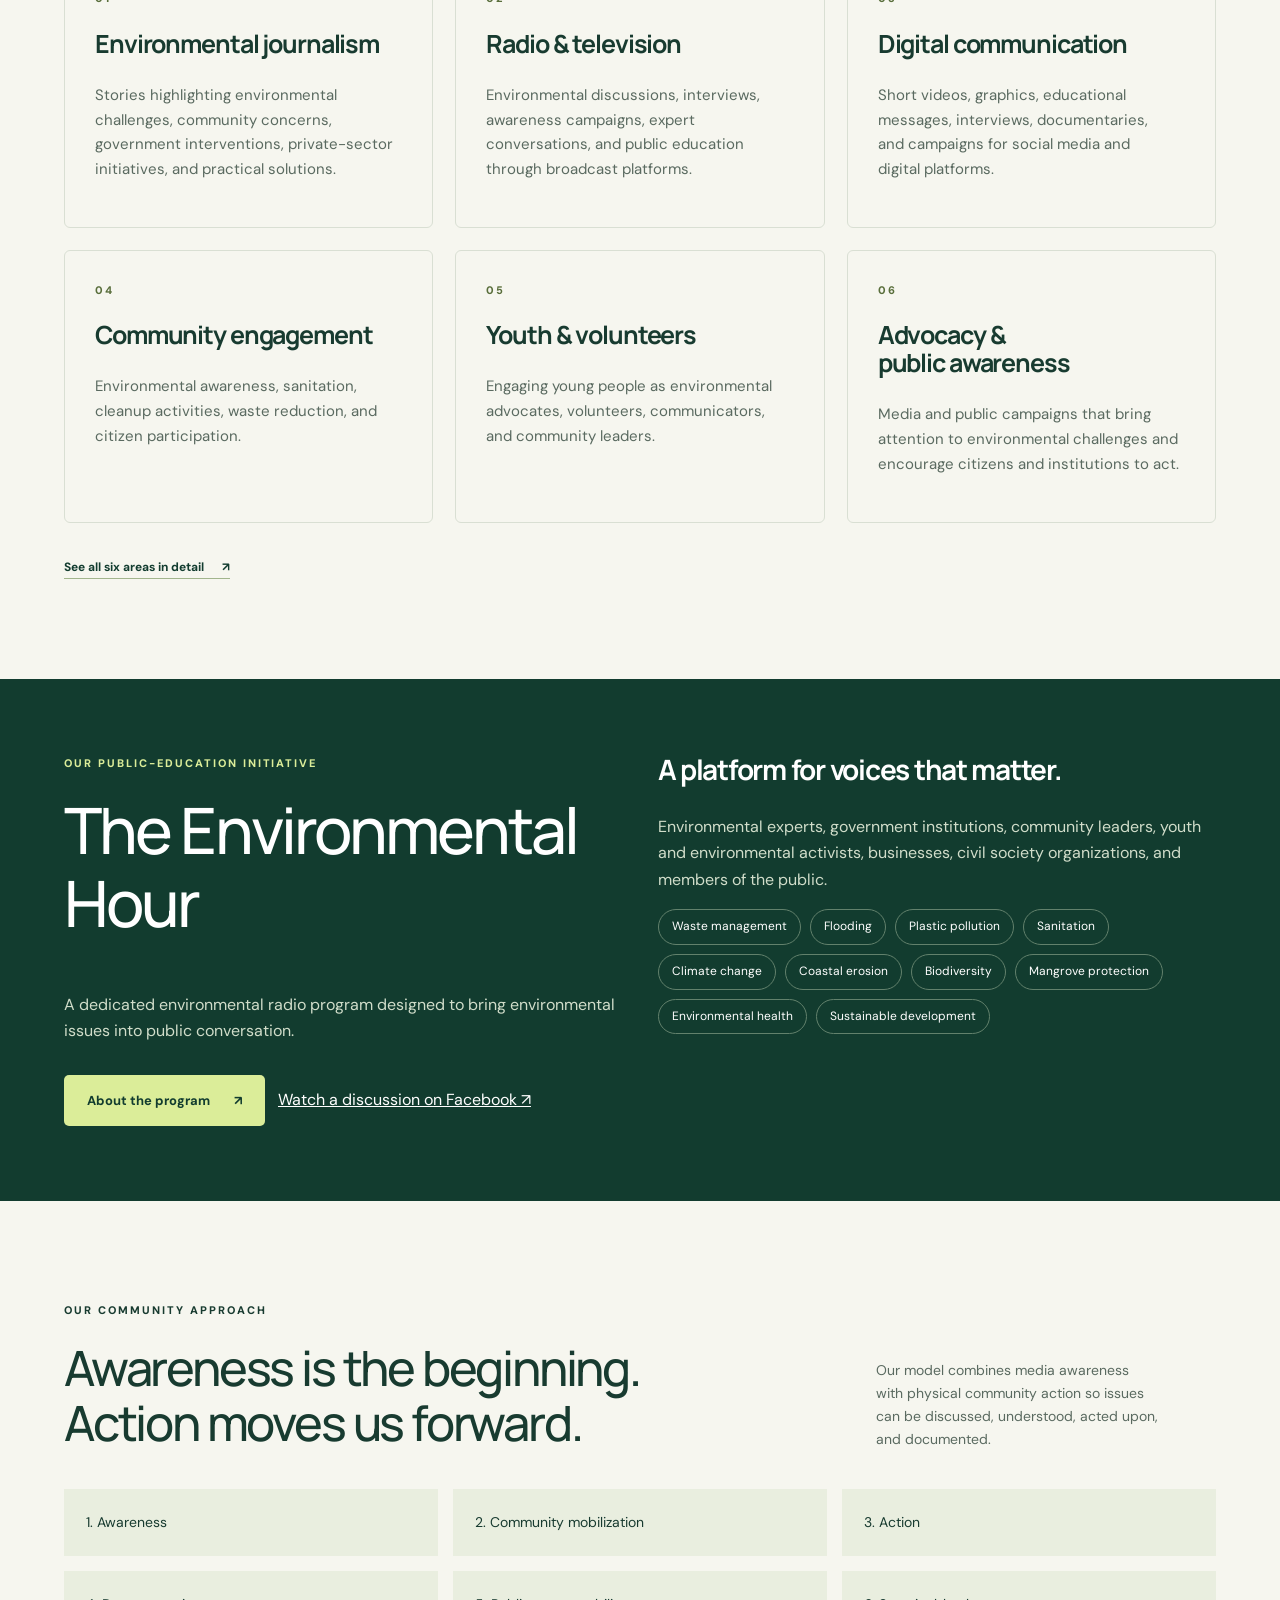
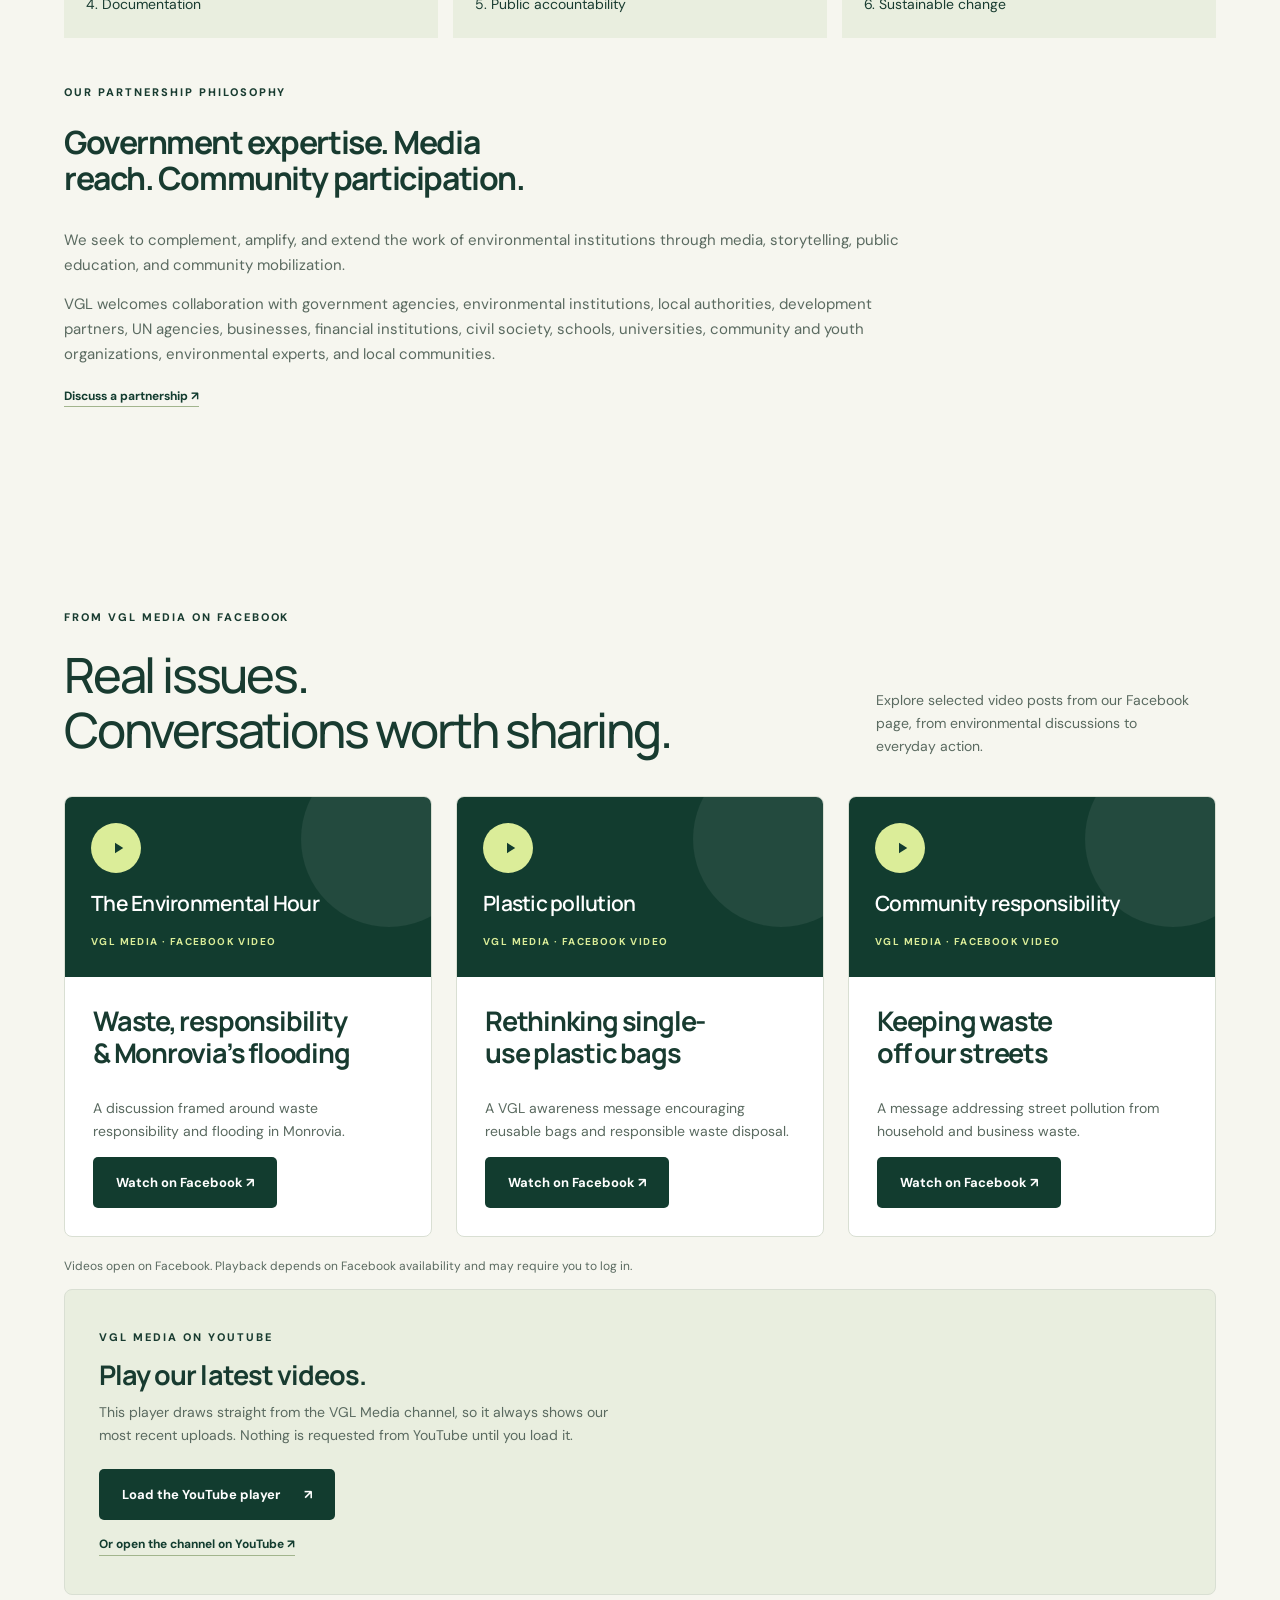
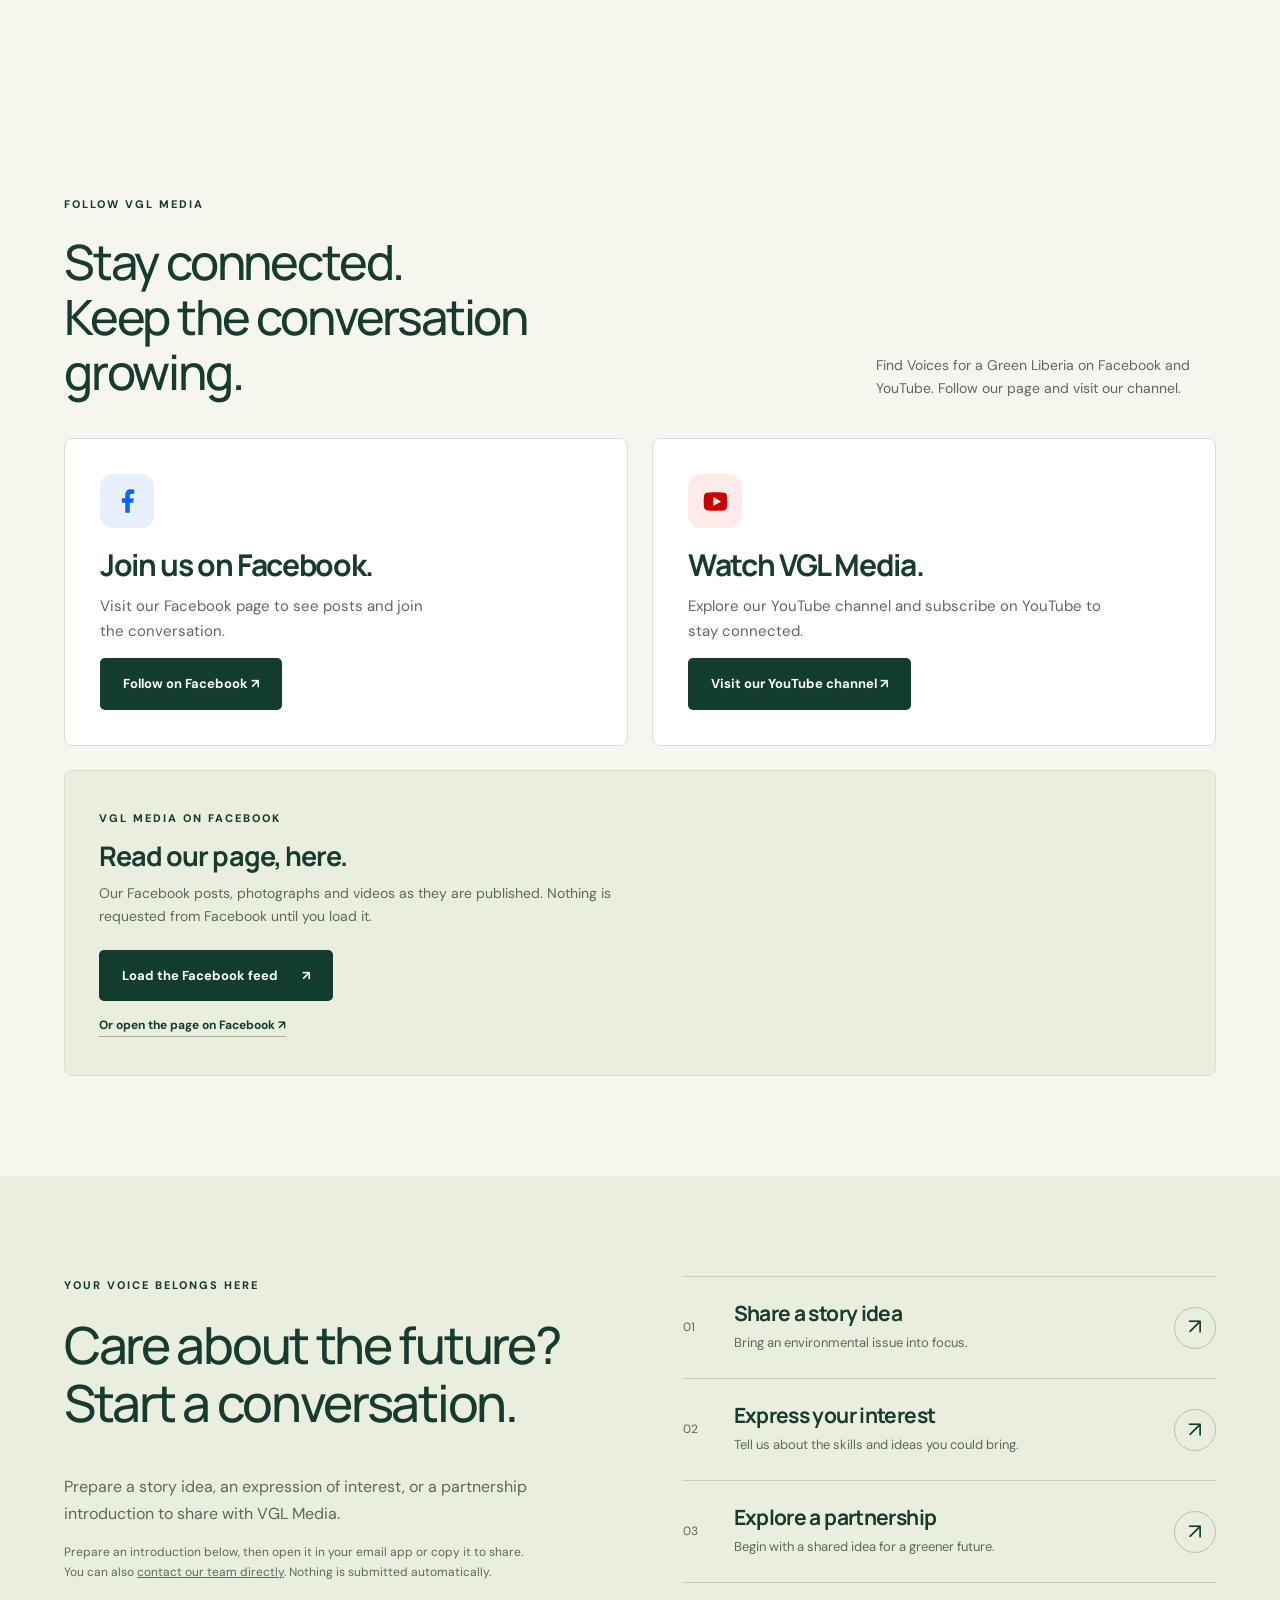
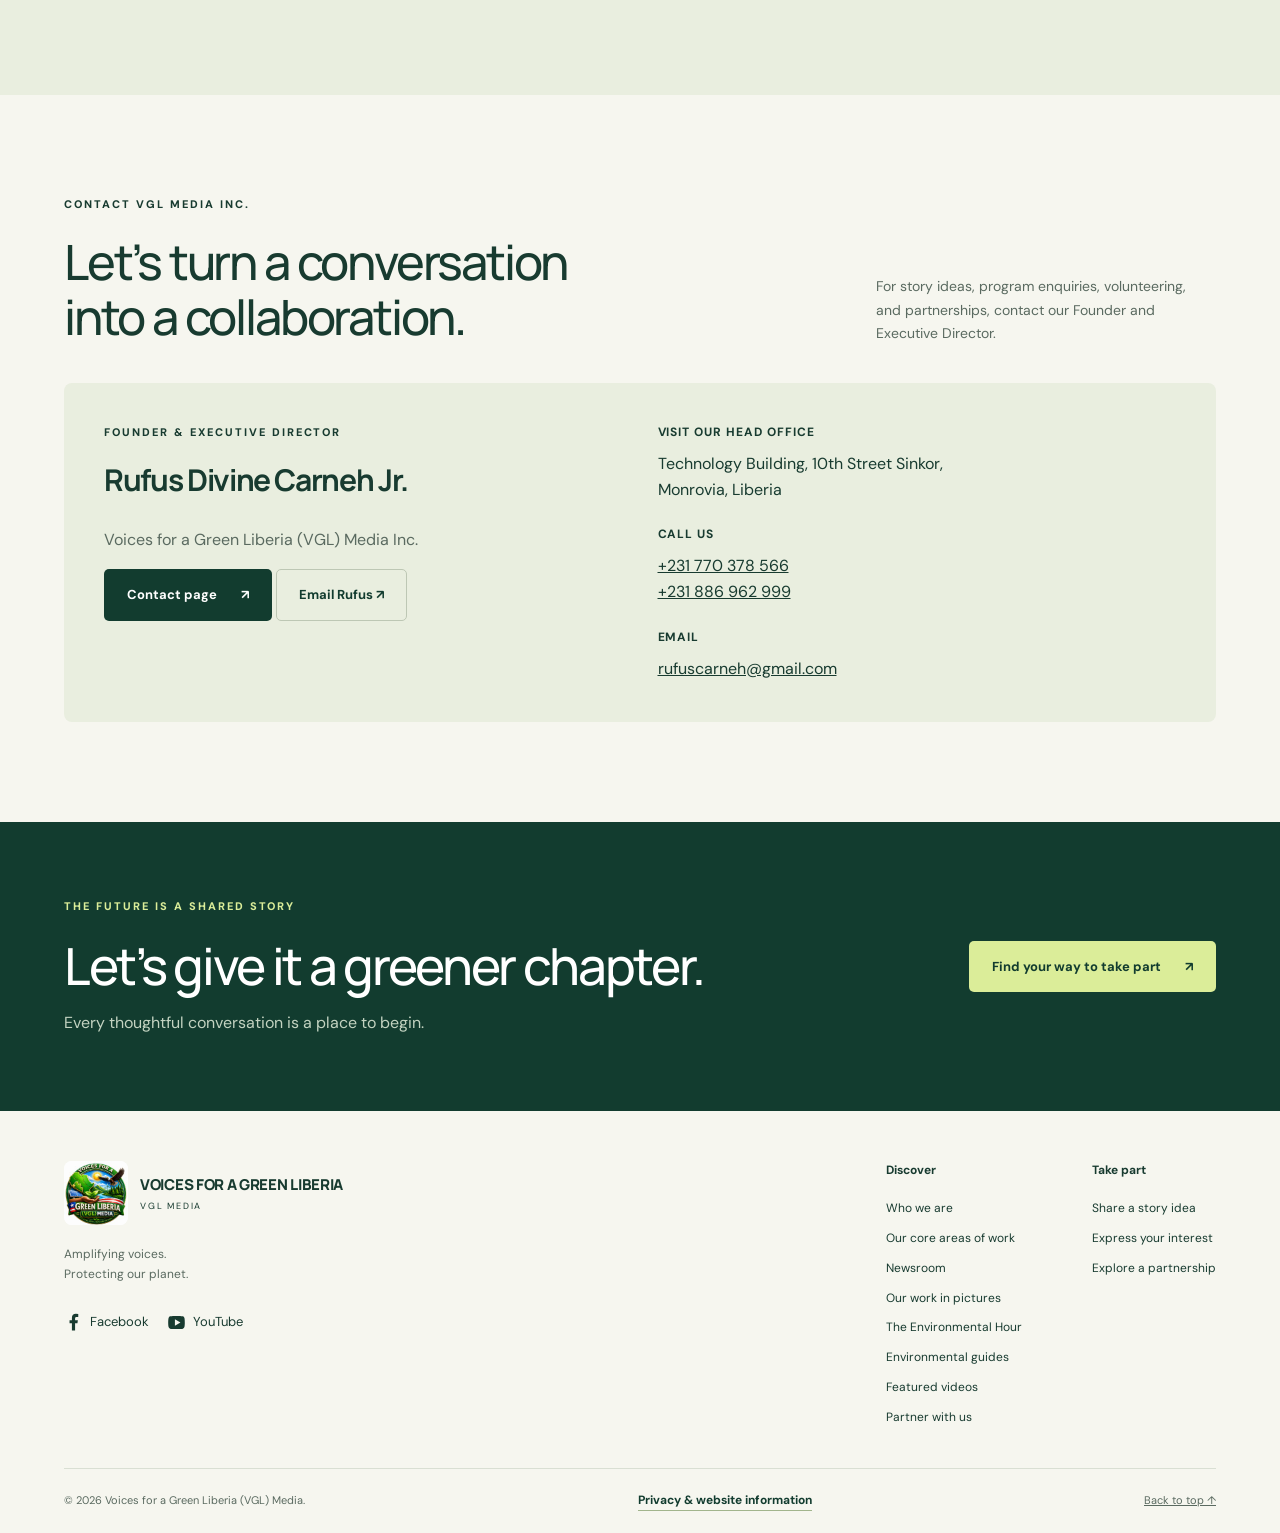
==== commit 800c73a5: "Design pass: cut page weight 6.7x, fix font loading, refine typography Four things from the original" ====
--- a/index.html
+++ b/index.html
@@ -13,14 +13,17 @@
 <meta property="og:image" content="https://tolbertinnovation-debug.github.io/Green-Liberia/vgl-community-cleanup-1300.jpg">
 <meta property="og:image:alt" content="VGL volunteers at a community clean-up beneath a signboard reading “A greener Liberia starts with us!”">
 <meta name="twitter:card" content="summary_large_image">
-<meta name="theme-color" content="#123c2f"><link rel="icon" type="image/png" href="file_00000000d0188243baf20b9f515b8f73.png">
+<meta name="theme-color" content="#123c2f"><link rel="icon" type="image/png" href="vgl-logo-96.png">
+<link rel="preconnect" href="https://fonts.googleapis.com">
+<link rel="preconnect" href="https://fonts.gstatic.com" crossorigin>
+<link rel="stylesheet" href="https://fonts.googleapis.com/css2?family=DM+Sans:wght@400;500;600;700&family=Manrope:wght@400;500;600;700;800&display=swap">
 <link rel="stylesheet" href="styles.css">
 </head>
 <body>
 <a class="skip" href="#main">Skip to content</a>
 <div class="topbar"><div class="wrap"><span>AMPLIFYING VOICES. PROTECTING OUR PLANET.</span></div></div>
 <header class="header"><div class="wrap navrow">
-<a href="#home" class="brand" aria-label="Voices for a Green Liberia home"><img class="brand-logo" src="file_00000000d0188243baf20b9f515b8f73.png" alt="" width="64" height="64"><span>VOICES FOR A<br>GREEN LIBERIA<small>VGL MEDIA</small></span></a>
+<a href="#home" class="brand" aria-label="Voices for a Green Liberia home"><img class="brand-logo" src="vgl-logo-192.jpg" alt="" width="64" height="64"><span>VOICES FOR A<br>GREEN LIBERIA<small>VGL MEDIA</small></span></a>
 <button class="menu" aria-expanded="false" aria-controls="navigation">Menu ☰</button>
 <nav id="navigation" aria-label="Main navigation"><a href="#home">Home</a><a href="about.html">Who we are</a><a href="work.html">Our work</a><a href="newsroom.html">Newsroom</a><a href="gallery.html">Gallery</a><a href="partners.html">Partner</a><a href="contact.html">Contact</a><a class="button" href="#involved">Raise your voice <span aria-hidden="true">↗</span></a></nav>
 </div></header>
@@ -37,15 +40,18 @@
 <article class="card" data-category="nature"><div class="card-photo"><img src="https://images.unsplash.com/photo-1441974231531-c6227db76b6e?auto=format&fit=crop&w=800&q=80" alt="Green forest canopy illuminated by sunlight" loading="lazy"></div><span class="tag">Nature · Introductory guide</span><h3>Keeping the green in our future.</h3><p>Open a conversation about the forests, waterways, and natural spaces around us.</p><button class="text-link" data-guide="nature">Explore the guide <span aria-hidden="true">↗</span></button></article>
 <article class="card" data-category="community"><div class="card-photo"><img src="vgl-drainage-1000.jpg" srcset="vgl-drainage-600.jpg 600w, vgl-drainage-1000.jpg 1000w" sizes="(max-width:760px) 92vw, 31vw" width="1000" height="564" alt="VGL volunteers in green and yellow shirts clearing mud, silt and litter from a market street with shovels and wheelbarrows after flooding, with a cleared drainage grate in the foreground." loading="lazy"></div><span class="tag">Community · Introductory guide</span><h3>Small actions. Shared purpose.</h3><p>Turn care for your surroundings into a conversation with your community.</p><button class="text-link" data-guide="community">Explore the guide <span aria-hidden="true">↗</span></button></article>
 <article class="card" data-category="energy"><div class="card-photo"><img src="https://images.unsplash.com/photo-1509391366360-2e959784a276?auto=format&fit=crop&w=800&q=80" alt="Solar panels facing the sky" loading="lazy"></div><span class="tag">Clean energy · Discussion guide</span><h3>Imagine a cleaner energy future.</h3><p>Ask better questions about the energy choices that shape everyday life.</p><button class="text-link" data-guide="energy">Explore the guide <span aria-hidden="true">↗</span></button></article>
-</div><p style="font-size:11px;color:var(--muted);margin:22px 0 0">The Community photograph shows a VGL clean-up. The other two are illustrative environmental photography and do not document VGL activities.</p>
+</div><p class="cards-note">The Community photograph shows a VGL clean-up. The other two are illustrative environmental photography and do not document VGL activities.</p>
 </section>
-<section class="section about wrap" id="about"><div class="about-art official-logo"><img src="file_00000000d0188243baf20b9f515b8f73.png" alt="Voices for a Green Liberia (VGL) Media official logo: Amplifying voices. Protecting our planet." width="1254" height="1254" loading="lazy"></div><div class="about-copy"><span class="eyebrow">Who we are · Since March 2026</span><h2>From environmental information<br>to community action.</h2><p>Voices for a Green Liberia (VGL) Media Inc. is an environmental media and advocacy organization that uses journalism, broadcasting, digital communication, public education, and community engagement to promote environmental protection and sustainable development in Liberia.</p><p>Environmental protection requires informed citizens, responsible businesses, empowered communities, young people, civil society organizations, and strong institutional partnerships.</p><div class="actions"><a class="button" href="about.html">More about VGL Media <span aria-hidden="true">↗</span></a><a class="button outline" href="PROFILE%20Voices%20for%20a%20Green%20Liberia.docx" download>Download our profile ↓</a></div></div></section>
+<section class="section about wrap" id="about"><div class="about-art photo"><img src="vgl-team-1200.jpg" srcset="vgl-team-700.jpg 700w, vgl-team-1200.jpg 1200w" sizes="(max-width:760px) 92vw, 46vw" width="1200" height="900" loading="lazy" alt="About forty VGL volunteers in green, yellow and blue shirts gathered together for a photograph at a community clean-up."></div><div class="about-copy"><span class="eyebrow">Who we are · Since March 2026</span><h2>From environmental information<br>to community action.</h2><p>Voices for a Green Liberia (VGL) Media Inc. is an environmental media and advocacy organization that uses journalism, broadcasting, digital communication, public education, and community engagement to promote environmental protection and sustainable development in Liberia.</p><p>Environmental protection requires informed citizens, responsible businesses, empowered communities, young people, civil society organizations, and strong institutional partnerships.</p><div class="actions"><a class="button" href="about.html">More about VGL Media <span aria-hidden="true">↗</span></a><a class="button outline" href="PROFILE%20Voices%20for%20a%20Green%20Liberia.docx" download>Download our profile ↓</a></div></div></section>
 <section class="wrap purpose-grid" aria-label="Our mission and vision"><article><span class="eyebrow">Our mission</span><h3>Educate. Engage. Empower.</h3><p>To educate, engage, and empower Liberians through credible environmental journalism, public education, advocacy, community outreach, and practical environmental action.</p></article><article><span class="eyebrow">Our vision</span><h3>A greener, more resilient Liberia.</h3><p>To become Liberia’s leading environmental media and public-engagement platform, inspiring citizens and institutions to protect the environment and build sustainable, healthy, and resilient communities.</p></article></section>
 <section class="section wrap" id="work"><div class="section-head"><div><span class="eyebrow">Our core areas of work</span><h2>Media with purpose.<br>Action with communities.</h2></div><p>Six connected areas bring environmental issues into public conversation and encourage responsible action.</p></div><div class="work-grid"><article class="work-card"><span class="eyebrow">01</span><h3>Environmental journalism</h3><p>Stories highlighting environmental challenges, community concerns, government interventions, private-sector initiatives, and practical solutions.</p></article><article class="work-card"><span class="eyebrow">02</span><h3>Radio & television</h3><p>Environmental discussions, interviews, awareness campaigns, expert conversations, and public education through broadcast platforms.</p></article><article class="work-card"><span class="eyebrow">03</span><h3>Digital communication</h3><p>Short videos, graphics, educational messages, interviews, documentaries, and campaigns for social media and digital platforms.</p></article><article class="work-card"><span class="eyebrow">04</span><h3>Community engagement</h3><p>Environmental awareness, sanitation, cleanup activities, waste reduction, and citizen participation.</p></article><article class="work-card"><span class="eyebrow">05</span><h3>Youth & volunteers</h3><p>Engaging young people as environmental advocates, volunteers, communicators, and community leaders.</p></article><article class="work-card"><span class="eyebrow">06</span><h3>Advocacy & public awareness</h3><p>Media and public campaigns that bring attention to environmental challenges and encourage citizens and institutions to act.</p></article></div>
-<p style="margin:30px 0 0"><a class="text-link" href="work.html">See all six areas in detail <span aria-hidden="true">↗</span></a></p></section>
+<p class="after-grid"><a class="text-link" href="work.html">See all six areas in detail <span aria-hidden="true">↗</span></a></p></section>
 <section class="environmental-hour"><div class="wrap hour-grid"><div><span class="eyebrow">Our public-education initiative</span><h2>The Environmental Hour</h2><p>A dedicated environmental radio program designed to bring environmental issues into public conversation.</p><div class="actions"><a class="button light" href="environmental-hour.html">About the program <span aria-hidden="true">↗</span></a><a class="hour-enquiry" href="https://www.facebook.com/VFAGL/videos/the-environmental-hour/1376074667988158/" target="_blank" rel="noopener noreferrer">Watch a discussion on Facebook ↗</a></div></div><div><h3>A platform for voices that matter.</h3><p>Environmental experts, government institutions, community leaders, youth and environmental activists, businesses, civil society organizations, and members of the public.</p><div class="topic-tags"><span>Waste management</span><span>Flooding</span><span>Plastic pollution</span><span>Sanitation</span><span>Climate change</span><span>Coastal erosion</span><span>Biodiversity</span><span>Mangrove protection</span><span>Environmental health</span><span>Sustainable development</span></div></div></div></section>
 <section class="section wrap"><div class="section-head"><div><span class="eyebrow">Our community approach</span><h2>Awareness is the beginning.<br>Action moves us forward.</h2></div><p>Our model combines media awareness with physical community action so issues can be discussed, understood, acted upon, and documented.</p></div><ol class="approach-list"><li>Awareness</li><li>Community mobilization</li><li>Action</li><li>Documentation</li><li>Public accountability</li><li>Sustainable change</li></ol><div class="partnership"><span class="eyebrow">Our partnership philosophy</span><h3>Government expertise. Media reach. Community participation.</h3><p>We seek to complement, amplify, and extend the work of environmental institutions through media, storytelling, public education, and community mobilization.</p><p>VGL welcomes collaboration with government agencies, environmental institutions, local authorities, development partners, UN agencies, businesses, financial institutions, civil society, schools, universities, community and youth organizations, environmental experts, and local communities.</p><a class="text-link" href="partners.html">Discuss a partnership ↗</a></div></section>
-<section class="section wrap" id="videos" aria-labelledby="videos-title"><div class="section-head"><div><span class="eyebrow">From VGL Media on Facebook</span><h2 id="videos-title">Real issues.<br>Conversations worth sharing.</h2></div><p>Explore selected video posts from our Facebook page, from environmental discussions to everyday action.</p></div><div class="video-grid"><article class="video-card"><div class="video-label"><span aria-hidden="true">↗</span><span>VGL MEDIA · FACEBOOK VIDEO</span></div><div class="video-body"><span class="eyebrow">The Environmental Hour</span><h3>Waste, responsibility & Monrovia’s flooding</h3><p>A discussion framed around waste responsibility and flooding in Monrovia.</p><a class="button" href="https://www.facebook.com/VFAGL/videos/the-environmental-hour/1376074667988158/" target="_blank" rel="noopener noreferrer" aria-label="Watch Waste, responsibility and Monrovia’s flooding on Facebook (opens in a new tab)">Watch on Facebook ↗</a></div></article><article class="video-card"><div class="video-label"><span aria-hidden="true">↗</span><span>VGL MEDIA · FACEBOOK VIDEO</span></div><div class="video-body"><span class="eyebrow">Plastic pollution</span><h3>Rethinking single-use plastic bags</h3><p>A VGL awareness message encouraging reusable bags and responsible waste disposal.</p><a class="button" href="https://www.facebook.com/VFAGL/videos/one-reusable-bag-can-replace-hundreds-of-plastic-bags-fyp%E3%82%B7every-plastic-bag-we-r/1562028205645829/" target="_blank" rel="noopener noreferrer" aria-label="Watch Rethinking single-use plastic bags on Facebook (opens in a new tab)">Watch on Facebook ↗</a></div></article><article class="video-card"><div class="video-label"><span aria-hidden="true">↗</span><span>VGL MEDIA · FACEBOOK VIDEO</span></div><div class="video-body"><span class="eyebrow">Community responsibility</span><h3>Keeping waste off our streets</h3><p>A message addressing street pollution from household and business waste.</p><a class="button" href="https://www.facebook.com/VFAGL/videos/the-continuous-and-deliberate-actions-of-some-liberians-by-polluting-the-streets/1342929237750128/" target="_blank" rel="noopener noreferrer" aria-label="Watch Keeping waste off our streets on Facebook (opens in a new tab)">Watch on Facebook ↗</a></div></article></div><p class="video-note">Videos open on Facebook. Playback depends on Facebook availability and may require you to log in.</p><div class="embed" data-embed="https://www.youtube-nocookie.com/embed/videoseries?list=UUInD3jOJ1oDMzSt1KrhEE4Q&rel=0" data-embed-ratio="16/9" data-embed-title="VGL Media videos on YouTube">
+<section class="section wrap" id="videos" aria-labelledby="videos-title"><div class="section-head"><div><span class="eyebrow">From VGL Media on Facebook</span><h2 id="videos-title">Real issues.<br>Conversations worth sharing.</h2></div><p>Explore selected video posts from our Facebook page, from environmental discussions to everyday action.</p></div><div class="video-grid"><article class="video-card"><div class="video-poster"><span class="play" aria-hidden="true"><svg viewBox="0 0 24 24" fill="currentColor"><path d="M8 5v14l11-7z"/></svg></span><span class="poster-topic">The Environmental Hour</span><span class="poster-plat">VGL Media · Facebook Video</span></div>
+<div class="video-body"><h3>Waste, responsibility & Monrovia’s flooding</h3><p>A discussion framed around waste responsibility and flooding in Monrovia.</p><a class="button" href="https://www.facebook.com/VFAGL/videos/the-environmental-hour/1376074667988158/" target="_blank" rel="noopener noreferrer" aria-label="Watch Waste, responsibility and Monrovia’s flooding on Facebook (opens in a new tab)">Watch on Facebook ↗</a></div></article><article class="video-card"><div class="video-poster"><span class="play" aria-hidden="true"><svg viewBox="0 0 24 24" fill="currentColor"><path d="M8 5v14l11-7z"/></svg></span><span class="poster-topic">Plastic pollution</span><span class="poster-plat">VGL Media · Facebook Video</span></div>
+<div class="video-body"><h3>Rethinking single-use plastic bags</h3><p>A VGL awareness message encouraging reusable bags and responsible waste disposal.</p><a class="button" href="https://www.facebook.com/VFAGL/videos/one-reusable-bag-can-replace-hundreds-of-plastic-bags-fyp%E3%82%B7every-plastic-bag-we-r/1562028205645829/" target="_blank" rel="noopener noreferrer" aria-label="Watch Rethinking single-use plastic bags on Facebook (opens in a new tab)">Watch on Facebook ↗</a></div></article><article class="video-card"><div class="video-poster"><span class="play" aria-hidden="true"><svg viewBox="0 0 24 24" fill="currentColor"><path d="M8 5v14l11-7z"/></svg></span><span class="poster-topic">Community responsibility</span><span class="poster-plat">VGL Media · Facebook Video</span></div>
+<div class="video-body"><h3>Keeping waste off our streets</h3><p>A message addressing street pollution from household and business waste.</p><a class="button" href="https://www.facebook.com/VFAGL/videos/the-continuous-and-deliberate-actions-of-some-liberians-by-polluting-the-streets/1342929237750128/" target="_blank" rel="noopener noreferrer" aria-label="Watch Keeping waste off our streets on Facebook (opens in a new tab)">Watch on Facebook ↗</a></div></article></div><p class="video-note">Videos open on Facebook. Playback depends on Facebook availability and may require you to log in.</p><div class="embed" data-embed="https://www.youtube-nocookie.com/embed/videoseries?list=UUInD3jOJ1oDMzSt1KrhEE4Q&rel=0" data-embed-ratio="16/9" data-embed-title="VGL Media videos on YouTube">
 <div class="embed-facade">
 <span class="eyebrow">VGL Media on YouTube</span>
 <h3>Play our latest videos.</h3>
@@ -54,7 +60,7 @@
 <a class="embed-direct" href="https://www.youtube.com/channel/UCInD3jOJ1oDMzSt1KrhEE4Q" target="_blank" rel="noopener noreferrer">Or open the channel on YouTube ↗</a>
 </div>
 </div></section>
-<section class="section wrap" id="social" aria-labelledby="social-title"><div class="section-head"><div><span class="eyebrow">Follow VGL Media</span><h2 id="social-title">Stay connected.<br>Keep the conversation growing.</h2></div><p>Find Voices for a Green Liberia on Facebook and YouTube. Follow our page and visit our channel.</p></div><div class="social-grid"><article class="channel-card"><div class="channel-icon facebook"><svg viewBox="0 0 24 24" aria-hidden="true" fill="currentColor"><path d="M14 22v-9h3l.5-4H14V7c0-1.2.4-2 2-2h2V1.4A26 26 0 0 0 15 1c-3 0-5 1.8-5 5v3H7v4h3v9z"/></svg></div><h3>Join us on Facebook.</h3><p>Visit our Facebook page to see posts and join the conversation.</p><a href="https://web.facebook.com/VFAGL" target="_blank" rel="noopener noreferrer" class="button" aria-label="Follow on Facebook ↗ (opens in a new tab)">Follow on Facebook ↗</a></article><article class="channel-card"><div class="channel-icon youtube"><svg viewBox="0 0 24 24" aria-hidden="true" fill="currentColor"><path d="M22 6.2a3 3 0 0 0-2-2C18.2 3.7 12 3.7 12 3.7s-6.2 0-8 .5a3 3 0 0 0-2 2C1.5 8 1.5 12 1.5 12s0 4 .5 5.8a3 3 0 0 0 2 2c1.8.5 8 .5 8 .5s6.2 0 8-.5a3 3 0 0 0 2-2c.5-1.8.5-5.8.5-5.8s0-4-.5-5.8ZM10 16V8l7 4z"/></svg></div><h3>Watch VGL Media.</h3><p>Explore our YouTube channel and subscribe on YouTube to stay connected.</p><a href="https://www.youtube.com/channel/UCInD3jOJ1oDMzSt1KrhEE4Q" target="_blank" rel="noopener noreferrer" class="button" aria-label="Visit our YouTube channel ↗ (opens in a new tab)">Visit our YouTube channel ↗</a></article></div><div class="embed" data-embed="https://www.facebook.com/plugins/page.php?href=https%3A%2F%2Fwww.facebook.com%2FVFAGL&tabs=timeline&width=500&height=680&small_header=false&adapt_container_width=true&hide_cover=false&show_facepile=true" data-embed-height="680" data-embed-title="VGL Media page feed on Facebook" style="margin-top:24px">
+<section class="section wrap" id="social" aria-labelledby="social-title"><div class="section-head"><div><span class="eyebrow">Follow VGL Media</span><h2 id="social-title">Stay connected.<br>Keep the conversation growing.</h2></div><p>Find Voices for a Green Liberia on Facebook and YouTube. Follow our page and visit our channel.</p></div><div class="social-grid"><article class="channel-card"><div class="channel-icon facebook"><svg viewBox="0 0 24 24" aria-hidden="true" fill="currentColor"><path d="M14 22v-9h3l.5-4H14V7c0-1.2.4-2 2-2h2V1.4A26 26 0 0 0 15 1c-3 0-5 1.8-5 5v3H7v4h3v9z"/></svg></div><h3>Join us on Facebook.</h3><p>Visit our Facebook page to see posts and join the conversation.</p><a href="https://web.facebook.com/VFAGL" target="_blank" rel="noopener noreferrer" class="button" aria-label="Follow on Facebook ↗ (opens in a new tab)">Follow on Facebook ↗</a></article><article class="channel-card"><div class="channel-icon youtube"><svg viewBox="0 0 24 24" aria-hidden="true" fill="currentColor"><path d="M22 6.2a3 3 0 0 0-2-2C18.2 3.7 12 3.7 12 3.7s-6.2 0-8 .5a3 3 0 0 0-2 2C1.5 8 1.5 12 1.5 12s0 4 .5 5.8a3 3 0 0 0 2 2c1.8.5 8 .5 8 .5s6.2 0 8-.5a3 3 0 0 0 2-2c.5-1.8.5-5.8.5-5.8s0-4-.5-5.8ZM10 16V8l7 4z"/></svg></div><h3>Watch VGL Media.</h3><p>Explore our YouTube channel and subscribe on YouTube to stay connected.</p><a href="https://www.youtube.com/channel/UCInD3jOJ1oDMzSt1KrhEE4Q" target="_blank" rel="noopener noreferrer" class="button" aria-label="Visit our YouTube channel ↗ (opens in a new tab)">Visit our YouTube channel ↗</a></article></div><div class="embed spaced" data-embed="https://www.facebook.com/plugins/page.php?href=https%3A%2F%2Fwww.facebook.com%2FVFAGL&tabs=timeline&width=500&height=680&small_header=false&adapt_container_width=true&hide_cover=false&show_facepile=true" data-embed-height="680" data-embed-title="VGL Media page feed on Facebook">
 <div class="embed-facade">
 <span class="eyebrow">VGL Media on Facebook</span>
 <h3>Read our page, here.</h3>
@@ -63,12 +69,12 @@
 <a class="embed-direct" href="https://web.facebook.com/VFAGL" target="_blank" rel="noopener noreferrer">Or open the page on Facebook ↗</a>
 </div>
 </div></section>
-<section class="section voice" id="involved"><div class="wrap voice-grid"><div><span class="eyebrow">Your voice belongs here</span><h2>Care about the future?<br>Start a conversation.</h2><p>Prepare a story idea, an expression of interest, or a partnership introduction to share with VGL Media.</p><p style="font-size:12px">Prepare an introduction below, then open it in your email app or copy it to share. You can also <a href="#contact">contact our team directly</a>. Nothing is submitted automatically.</p></div><div class="join-options"><div class="join-option"><span>01</span><div><h3>Share a story idea</h3><p>Bring an environmental issue into focus.</p></div><button data-interest="Story idea" aria-label="Prepare a story idea">↗</button></div><div class="join-option"><span>02</span><div><h3>Express your interest</h3><p>Tell us about the skills and ideas you could bring.</p></div><button data-interest="Expression of interest" aria-label="Prepare an expression of interest">↗</button></div><div class="join-option"><span>03</span><div><h3>Explore a partnership</h3><p>Begin with a shared idea for a greener future.</p></div><button data-interest="Partnership" aria-label="Prepare a partnership introduction">↗</button></div></div></div></section>
-<section class="section wrap" id="contact"><div class="section-head"><div><span class="eyebrow">Contact VGL Media Inc.</span><h2>Let’s turn a conversation<br>into a collaboration.</h2></div><p>For story ideas, program enquiries, volunteering, and partnerships, contact our Founder and Executive Director.</p></div><div class="contact-grid"><article class="leader-card"><span class="eyebrow">Founder & Executive Director</span><h3>Rufus Divine Carneh Jr.</h3><p>Voices for a Green Liberia (VGL) Media Inc.</p><a class="button" href="contact.html">Contact page <span aria-hidden="true">↗</span></a> <a class="button outline" href="mailto:rufuscarneh@gmail.com">Email Rufus ↗</a></article><div class="contact-details"><div><b>Visit our head office</b><address>Technology Building, 10th Street Sinkor,<br>Monrovia, Liberia</address></div><div><b>Call us</b><a href="tel:+231770378566">+231 770 378 566</a><a href="tel:+231886962999">+231 886 962 999</a></div><div><b>Email</b><a href="mailto:rufuscarneh@gmail.com">rufuscarneh@gmail.com</a></div></div></div></section><section class="cta"><div class="wrap"><div><span class="eyebrow" style="color:var(--lime)">The future is a shared story</span><h2>Let’s give it a greener chapter.</h2><p>Every thoughtful conversation is a place to begin.</p></div><a href="#involved" class="button light">Find your way to take part <span aria-hidden="true">↗</span></a></div></section>
+<section class="section voice" id="involved"><div class="wrap voice-grid"><div><span class="eyebrow">Your voice belongs here</span><h2>Care about the future?<br>Start a conversation.</h2><p>Prepare a story idea, an expression of interest, or a partnership introduction to share with VGL Media.</p><p class="form-hint">Prepare an introduction below, then open it in your email app or copy it to share. You can also <a href="#contact">contact our team directly</a>. Nothing is submitted automatically.</p></div><div class="join-options"><div class="join-option"><span>01</span><div><h3>Share a story idea</h3><p>Bring an environmental issue into focus.</p></div><button data-interest="Story idea" aria-label="Prepare a story idea">↗</button></div><div class="join-option"><span>02</span><div><h3>Express your interest</h3><p>Tell us about the skills and ideas you could bring.</p></div><button data-interest="Expression of interest" aria-label="Prepare an expression of interest">↗</button></div><div class="join-option"><span>03</span><div><h3>Explore a partnership</h3><p>Begin with a shared idea for a greener future.</p></div><button data-interest="Partnership" aria-label="Prepare a partnership introduction">↗</button></div></div></div></section>
+<section class="section wrap" id="contact"><div class="section-head"><div><span class="eyebrow">Contact VGL Media Inc.</span><h2>Let’s turn a conversation<br>into a collaboration.</h2></div><p>For story ideas, program enquiries, volunteering, and partnerships, contact our Founder and Executive Director.</p></div><div class="contact-grid"><article class="leader-card"><span class="eyebrow">Founder & Executive Director</span><h3>Rufus Divine Carneh Jr.</h3><p>Voices for a Green Liberia (VGL) Media Inc.</p><a class="button" href="contact.html">Contact page <span aria-hidden="true">↗</span></a> <a class="button outline" href="mailto:rufuscarneh@gmail.com">Email Rufus ↗</a></article><div class="contact-details"><div><b>Visit our head office</b><address>Technology Building, 10th Street Sinkor,<br>Monrovia, Liberia</address></div><div><b>Call us</b><a href="tel:+231770378566">+231 770 378 566</a><a href="tel:+231886962999">+231 886 962 999</a></div><div><b>Email</b><a href="mailto:rufuscarneh@gmail.com">rufuscarneh@gmail.com</a></div></div></div></section><section class="cta"><div class="wrap"><div><span class="eyebrow">The future is a shared story</span><h2>Let’s give it a greener chapter.</h2><p>Every thoughtful conversation is a place to begin.</p></div><a href="#involved" class="button light">Find your way to take part <span aria-hidden="true">↗</span></a></div></section>
 </main>
-<footer class="footer wrap"><div class="footer-top"><div><a class="brand" href="#home"><img class="brand-logo" src="file_00000000d0188243baf20b9f515b8f73.png" alt="" width="64" height="64" loading="lazy"><span>VOICES FOR A GREEN LIBERIA<small>VGL MEDIA</small></span></a><p>Amplifying voices.<br>Protecting our planet.</p><div class="social-foot"><a href="https://web.facebook.com/VFAGL" target="_blank" rel="noopener noreferrer" class="" aria-label="Facebook (opens in a new tab)"><svg viewBox="0 0 24 24" aria-hidden="true" fill="currentColor"><path d="M14 22v-9h3l.5-4H14V7c0-1.2.4-2 2-2h2V1.4A26 26 0 0 0 15 1c-3 0-5 1.8-5 5v3H7v4h3v9z"/></svg>Facebook</a><a href="https://www.youtube.com/channel/UCInD3jOJ1oDMzSt1KrhEE4Q" target="_blank" rel="noopener noreferrer" class="" aria-label="YouTube (opens in a new tab)"><svg viewBox="0 0 24 24" aria-hidden="true" fill="currentColor"><path d="M22 6.2a3 3 0 0 0-2-2C18.2 3.7 12 3.7 12 3.7s-6.2 0-8 .5a3 3 0 0 0-2 2C1.5 8 1.5 12 1.5 12s0 4 .5 5.8a3 3 0 0 0 2 2c1.8.5 8 .5 8 .5s6.2 0 8-.5a3 3 0 0 0 2-2c.5-1.8.5-5.8.5-5.8s0-4-.5-5.8ZM10 16V8l7 4z"/></svg>YouTube</a></div></div><div class="footer-links"><div><b>Discover</b><a href="about.html">Who we are</a><a href="work.html">Our core areas of work</a><a href="newsroom.html">Newsroom</a><a href="gallery.html">Our work in pictures</a><a href="environmental-hour.html">The Environmental Hour</a><a href="#explore">Environmental guides</a><a href="#videos">Featured videos</a><a href="partners.html">Partner with us</a></div><div><b>Take part</b><a href="#involved">Share a story idea</a><a href="#involved">Express your interest</a><a href="partners.html">Explore a partnership</a></div></div></div><div class="footer-bottom"><span>© <span id="year">2026</span> Voices for a Green Liberia (VGL) Media.</span><button class="text-link" id="privacy-button">Privacy & website information</button><a href="#home">Back to top ↑</a></div></footer>
+<footer class="footer wrap"><div class="footer-top"><div><a class="brand" href="#home"><img class="brand-logo" src="vgl-logo-192.jpg" alt="" width="64" height="64" loading="lazy"><span>VOICES FOR A GREEN LIBERIA<small>VGL MEDIA</small></span></a><p>Amplifying voices.<br>Protecting our planet.</p><div class="social-foot"><a href="https://web.facebook.com/VFAGL" target="_blank" rel="noopener noreferrer" class="" aria-label="Facebook (opens in a new tab)"><svg viewBox="0 0 24 24" aria-hidden="true" fill="currentColor"><path d="M14 22v-9h3l.5-4H14V7c0-1.2.4-2 2-2h2V1.4A26 26 0 0 0 15 1c-3 0-5 1.8-5 5v3H7v4h3v9z"/></svg>Facebook</a><a href="https://www.youtube.com/channel/UCInD3jOJ1oDMzSt1KrhEE4Q" target="_blank" rel="noopener noreferrer" class="" aria-label="YouTube (opens in a new tab)"><svg viewBox="0 0 24 24" aria-hidden="true" fill="currentColor"><path d="M22 6.2a3 3 0 0 0-2-2C18.2 3.7 12 3.7 12 3.7s-6.2 0-8 .5a3 3 0 0 0-2 2C1.5 8 1.5 12 1.5 12s0 4 .5 5.8a3 3 0 0 0 2 2c1.8.5 8 .5 8 .5s6.2 0 8-.5a3 3 0 0 0 2-2c.5-1.8.5-5.8.5-5.8s0-4-.5-5.8ZM10 16V8l7 4z"/></svg>YouTube</a></div></div><div class="footer-links"><div><b>Discover</b><a href="about.html">Who we are</a><a href="work.html">Our core areas of work</a><a href="newsroom.html">Newsroom</a><a href="gallery.html">Our work in pictures</a><a href="environmental-hour.html">The Environmental Hour</a><a href="#explore">Environmental guides</a><a href="#videos">Featured videos</a><a href="partners.html">Partner with us</a></div><div><b>Take part</b><a href="#involved">Share a story idea</a><a href="#involved">Express your interest</a><a href="partners.html">Explore a partnership</a></div></div></div><div class="footer-bottom"><span>© <span id="year">2026</span> Voices for a Green Liberia (VGL) Media.</span><button class="text-link" id="privacy-button">Privacy & website information</button><a href="#home">Back to top ↑</a></div></footer>
 <dialog id="guide-dialog" aria-labelledby="guide-title"><div class="dialog-top"><h2 id="guide-title"></h2><button class="close" aria-label="Close guide" data-close>×</button></div><div id="guide-body"></div></dialog>
-<dialog id="interest-dialog" aria-labelledby="interest-title"><div class="dialog-top"><h2 id="interest-title">Prepare your introduction</h2><button class="close" aria-label="Close introduction" data-close>×</button></div><p class="form-note">Prepare a message for VGL Media, then open it in your email app. Review and send it there. This website does not send or store your information.</p><form id="interest-form"><label for="name">Your name<input id="name" name="name" autocomplete="name" maxlength="100" required></label><label for="interest">I would like to discuss<select id="interest" name="interest"><option>Story idea</option><option>Expression of interest</option><option>Partnership</option></select></label><label for="message">Your idea<textarea id="message" name="message" maxlength="3000" required placeholder="What would you like to share?"></textarea></label><button class="button" style="margin-top:20px" type="submit">Prepare message <span aria-hidden="true">↗</span></button></form><div id="draft-result" hidden><p class="status" role="status">Your draft is ready. It has not been sent. Open it in your email app to review and send, or copy it to share.</p><div id="draft-output" tabindex="0"></div><a class="button" id="email-draft" style="margin-top:15px" href="mailto:rufuscarneh@gmail.com">Open in email app ↗</a> <button class="button" id="copy-draft" style="margin-top:15px">Copy message</button><p id="copy-status" class="status" role="status"></p></div></dialog>
+<dialog id="interest-dialog" aria-labelledby="interest-title"><div class="dialog-top"><h2 id="interest-title">Prepare your introduction</h2><button class="close" aria-label="Close introduction" data-close>×</button></div><p class="form-note">Prepare a message for VGL Media, then open it in your email app. Review and send it there. This website does not send or store your information.</p><form id="interest-form"><label for="name">Your name<input id="name" name="name" autocomplete="name" maxlength="100" required></label><label for="interest">I would like to discuss<select id="interest" name="interest"><option>Story idea</option><option>Expression of interest</option><option>Partnership</option></select></label><label for="message">Your idea<textarea id="message" name="message" maxlength="3000" required placeholder="What would you like to share?"></textarea></label><button class="button" type="submit">Prepare message <span aria-hidden="true">↗</span></button></form><div id="draft-result" hidden><p class="status" role="status">Your draft is ready. It has not been sent. Open it in your email app to review and send, or copy it to share.</p><div id="draft-output" tabindex="0"></div><a class="button" id="email-draft" href="mailto:rufuscarneh@gmail.com">Open in email app ↗</a> <button class="button" id="copy-draft">Copy message</button><p id="copy-status" class="status" role="status"></p></div></dialog>
 <script>
 document.querySelectorAll('.filter').forEach(button=>button.addEventListener('click',()=>{document.querySelectorAll('.filter').forEach(b=>b.setAttribute('aria-pressed',String(b===button)));document.querySelectorAll('.card').forEach(card=>card.hidden=button.dataset.filter!=='all'&&card.dataset.category!==button.dataset.filter)}));
 const guides={
--- a/styles.css
+++ b/styles.css
@@ -1,7 +1,6 @@
-@import url('https://fonts.googleapis.com/css2?family=DM+Sans:wght@400;500;600;700&family=Manrope:wght@400;500;600;700;800&display=swap');
 :root{--green:#123c2f;--ink:#183b30;--lime:#dbed99;--paper:#f6f6ef;--gold:#cab375;--line:#d9dfd3;--muted:#5a6a60}
-*{box-sizing:border-box}html{scroll-behavior:smooth;scroll-padding-top:110px}body{margin:0;background:var(--paper);color:var(--ink);font:16px/1.65 'DM Sans',sans-serif}h1,h2,h3,.brand{font-family:Manrope,sans-serif}h1,h2,h3,p{margin-top:0}h1,h2,h3{line-height:1.13;letter-spacing:-.045em}a{color:inherit}button,input,select,textarea{font:inherit}button,a{-webkit-tap-highlight-color:transparent}button{cursor:pointer}.wrap{width:min(1260px,90%);margin:auto}.eyebrow{text-transform:uppercase;letter-spacing:.18em;font-size:11px;font-weight:800;display:block;margin-bottom:22px}.skip{position:fixed;top:-100px;background:var(--lime);padding:12px;z-index:100}.skip:focus{top:0}:focus-visible{outline:3px solid #b48930;outline-offset:5px}.topbar{background:var(--green);color:#e1e8d8;font-size:11px;letter-spacing:.08em;padding:9px 0}.topbar .wrap{display:flex;justify-content:space-between}.topbar a{text-decoration:none}.header{position:sticky;top:0;z-index:20;background:#f6f6eff5;border-bottom:1px solid var(--line);backdrop-filter:blur(12px)}.navrow{min-height:91px;display:flex;align-items:center;justify-content:space-between;gap:24px}.brand{display:flex;gap:12px;align-items:center;text-decoration:none;font-size:15px;font-weight:800;line-height:1.3;letter-spacing:-.02em}.brand small{display:block;font:9px 'DM Sans',sans-serif;letter-spacing:.2em;margin-top:5px}.mark{width:43px;height:43px;display:grid;place-items:center;border:1px solid #b4bfac;border-radius:50%;background:var(--green);color:var(--lime)}.mark svg{width:27px;height:27px}nav{display:flex;gap:28px;align-items:center}nav a{font-size:13px;text-decoration:none}nav a:hover{color:#5b7b29}.button{display:inline-flex;align-items:center;justify-content:center;gap:24px;border:1px solid transparent;padding:14px 22px;border-radius:5px;text-decoration:none;background:var(--green);color:white;font-size:13px;font-weight:700;transition:transform .2s,background .2s}.button:hover{background:#28543a;transform:translateY(-2px)}.button.light{background:var(--lime);color:var(--green)}.button.outline{border-color:#bdc7b4;background:transparent;color:var(--green)}.menu{display:none;background:transparent;border:1px solid var(--line);border-radius:4px;padding:8px 13px}
-.hero{padding:62px 0 0}.hero-grid{display:grid;grid-template-columns:1.05fr 1fr;gap:60px;align-items:center}.hero h1{font-size:clamp(48px,5.7vw,82px);font-weight:600;margin-bottom:26px}.hero h1 em{font-style:normal;color:#6a8539}.hero p{font-size:16px;max-width:460px;color:var(--muted)}.actions{display:flex;gap:13px;flex-wrap:wrap;margin-top:30px}.hero-image{position:relative;height:530px;background:#1a4838;border-radius:5px 5px 90px 5px;overflow:hidden}.hero-image img{height:100%;width:100%;object-fit:cover;object-position:100% center}.hero-image:after{content:"";position:absolute;inset:0;background:linear-gradient(transparent 56%,#092d26e6 74%,#092d26fa 100%)}.image-note{position:absolute;z-index:2;bottom:35px;left:30px;right:30px;color:white}.image-note span{font-size:10px;letter-spacing:.17em;text-transform:uppercase;color:#e3edc4}.image-note p{font-size:23px;line-height:1.3;letter-spacing:-.025em;color:white;max-width:330px;margin:12px 0 0}.underhero{display:flex;justify-content:space-between;gap:25px;padding:35px 0;margin-top:45px;border-top:1px solid var(--line);font-size:12px}.underhero strong{font-weight:500}.underhero span{color:var(--muted)}.topics-band{background:var(--green);color:#e4edda;padding:22px 0}.topics-band .wrap{display:flex;justify-content:space-between;gap:20px;flex-wrap:wrap;font-size:12px}.topics-band b{color:var(--lime);margin-right:15px}.section{padding:100px 0}.section-head{display:flex;align-items:end;justify-content:space-between;gap:30px;margin-bottom:38px}.section-head h2,.about h2{font-size:clamp(35px,3.8vw,52px);font-weight:500;max-width:620px;margin:0}.section-head p{color:var(--muted);max-width:340px;margin:0;font-size:14px}.filters{display:flex;gap:9px;flex-wrap:wrap;margin-bottom:30px}.filter{padding:8px 17px;border:1px solid #ccd5c6;border-radius:30px;color:var(--green);background:transparent;font-size:12px}.filter[aria-pressed=true]{background:var(--green);color:white;border-color:var(--green)}.cards{display:grid;grid-template-columns:repeat(3,1fr);gap:24px}.card[hidden]{display:none}.card{border-bottom:1px solid var(--line);padding-bottom:22px}.card-photo{height:242px;overflow:hidden;background:#d4ddc9;border-radius:5px;margin-bottom:23px}.card img{width:100%;height:100%;object-fit:cover;transition:transform .5s}.card:hover img{transform:scale(1.045)}.card .tag{font-size:10px;text-transform:uppercase;letter-spacing:.15em;color:#596e3b}.card h3{font-size:24px;line-height:1.25;margin:12px 0}.card p{font-size:14px;color:var(--muted)}.text-link{padding:0;background:none;border:0;border-bottom:1px solid #a2b58d;color:var(--green);font-size:12px;font-weight:700;text-decoration:none;display:inline-block}.text-link span{margin-left:15px}.about{display:grid;grid-template-columns:1fr 1fr;gap:85px;align-items:center;border-top:1px solid var(--line)}.about-art{min-height:480px;position:relative;display:flex;align-items:end;background:#254b3c;border-radius:5px;overflow:hidden;padding:35px}.about-art img{position:absolute;inset:0;width:100%;height:100%;object-fit:cover;opacity:.55}.quote{position:relative;color:white;font:500 37px/1.2 Manrope,sans-serif;letter-spacing:-.04em;max-width:360px}.quote small{display:block;font:11px 'DM Sans',sans-serif;letter-spacing:.17em;margin-top:30px;color:var(--lime)}.about-copy>p{color:var(--muted);font-size:15px;margin-top:24px}.values{margin:28px 0}.value{border-top:1px solid var(--line);padding:14px 0;display:flex;gap:18px;font-size:14px}.value b{color:#596e3b;font-size:11px;font-weight:800;padding-top:3px}.voice{background:#e9eedf}.voice-grid{display:grid;grid-template-columns:1fr 1fr;gap:85px;align-items:start}.voice h2{font-size:clamp(36px,4vw,56px);font-weight:500}.voice p{color:var(--muted);max-width:470px}.join-options{display:grid;gap:0}.join-option{display:grid;grid-template-columns:35px 1fr auto;gap:16px;align-items:center;padding:25px 0;border-top:1px solid #c4cfb8}.join-option:last-child{border-bottom:1px solid #c4cfb8}.join-option h3{font-size:21px;letter-spacing:-.03em;margin:0 0 6px}.join-option p{font-size:13px;margin:0}.join-option button{border:1px solid #b7c6a4;border-radius:50%;width:42px;height:42px;background:transparent;font-size:22px;color:var(--green)}.join-option button:hover{background:var(--lime)}.join-option>span{color:#596e3b;font-size:12px}.cta{padding:75px 0;background:var(--green);color:white}.cta .wrap{display:flex;align-items:center;justify-content:space-between;gap:35px}.cta h2{font-size:clamp(35px,4vw,55px);font-weight:500;margin-bottom:15px}.cta p{color:#c3d3c1;margin:0;max-width:530px}.footer{padding:50px 0 22px}.footer-top{display:flex;justify-content:space-between;gap:30px;padding-bottom:40px}.footer-top p{color:var(--muted);font-size:12px;max-width:260px;margin-top:20px}.footer-links{display:flex;gap:70px}.footer-links div{display:flex;flex-direction:column;gap:10px;font-size:12px}.footer-links b{margin-bottom:8px}.footer-links a{text-decoration:none}.footer-bottom{border-top:1px solid var(--line);padding-top:22px;display:flex;justify-content:space-between;gap:20px;font-size:11px;color:var(--muted)}
+*{box-sizing:border-box}html{scroll-behavior:smooth;scroll-padding-top:110px}body{margin:0;background:var(--paper);color:var(--ink);font:16px/1.65 'DM Sans',system-ui,-apple-system,'Segoe UI',Roboto,'Helvetica Neue',Arial,sans-serif}h1,h2,h3,.brand{font-family:Manrope,system-ui,-apple-system,'Segoe UI',Roboto,'Helvetica Neue',Arial,sans-serif}h1,h2,h3,p{margin-top:0}h1,h2,h3{line-height:1.13;letter-spacing:-.045em}a{color:inherit}button,input,select,textarea{font:inherit}button,a{-webkit-tap-highlight-color:transparent}button{cursor:pointer}.wrap{width:min(1260px,90%);margin:auto}.eyebrow{text-transform:uppercase;letter-spacing:.18em;font-size:11px;font-weight:800;display:block;margin-bottom:22px}.skip{position:fixed;top:-100px;background:var(--lime);padding:12px;z-index:100}.skip:focus{top:0}:focus-visible{outline:3px solid #b48930;outline-offset:5px}.topbar{background:var(--green);color:#e1e8d8;font-size:11px;letter-spacing:.08em;padding:9px 0}.topbar .wrap{display:flex;justify-content:space-between}.topbar a{text-decoration:none}.header{position:sticky;top:0;z-index:20;background:#f6f6eff5;border-bottom:1px solid var(--line);backdrop-filter:blur(12px)}.navrow{min-height:91px;display:flex;align-items:center;justify-content:space-between;gap:24px}.brand{display:flex;gap:12px;align-items:center;text-decoration:none;font-size:15px;font-weight:800;line-height:1.3;letter-spacing:-.02em}.brand small{display:block;font:9px 'DM Sans',system-ui,-apple-system,'Segoe UI',Roboto,'Helvetica Neue',Arial,sans-serif;letter-spacing:.2em;margin-top:5px}.mark{width:43px;height:43px;display:grid;place-items:center;border:1px solid #b4bfac;border-radius:50%;background:var(--green);color:var(--lime)}.mark svg{width:27px;height:27px}nav{display:flex;gap:28px;align-items:center}nav a{font-size:13px;text-decoration:none}nav a:hover{color:#5b7b29}.button{display:inline-flex;align-items:center;justify-content:center;gap:24px;border:1px solid transparent;padding:14px 22px;border-radius:5px;text-decoration:none;background:var(--green);color:white;font-size:13px;font-weight:700;transition:transform .2s,background .2s}.button:hover{background:#28543a;transform:translateY(-2px)}.button.light{background:var(--lime);color:var(--green)}.button.outline{border-color:#bdc7b4;background:transparent;color:var(--green)}.menu{display:none;background:transparent;border:1px solid var(--line);border-radius:4px;padding:8px 13px}
+.hero{padding:62px 0 0}.hero-grid{display:grid;grid-template-columns:1.05fr 1fr;gap:60px;align-items:center}.hero h1{font-size:clamp(48px,5.7vw,82px);font-weight:600;margin-bottom:26px}.hero h1 em{font-style:normal;color:#6a8539}.hero p{font-size:16px;max-width:460px;color:var(--muted)}.actions{display:flex;gap:13px;flex-wrap:wrap;margin-top:30px}.hero-image{position:relative;height:530px;background:#1a4838;border-radius:5px 5px 90px 5px;overflow:hidden}.hero-image img{height:100%;width:100%;object-fit:cover;object-position:100% center}.hero-image:after{content:"";position:absolute;inset:0;background:linear-gradient(transparent 56%,#092d26e6 74%,#092d26fa 100%)}.image-note{position:absolute;z-index:2;bottom:35px;left:30px;right:30px;color:white}.image-note span{font-size:10px;letter-spacing:.17em;text-transform:uppercase;color:#e3edc4}.image-note p{font-size:23px;line-height:1.3;letter-spacing:-.025em;color:white;max-width:330px;margin:12px 0 0}.underhero{display:flex;justify-content:space-between;gap:25px;padding:35px 0;margin-top:45px;border-top:1px solid var(--line);font-size:12px}.underhero strong{font-weight:500}.underhero span{color:var(--muted)}.topics-band{background:var(--green);color:#e4edda;padding:22px 0}.topics-band .wrap{display:flex;justify-content:space-between;gap:20px;flex-wrap:wrap;font-size:12px}.topics-band b{color:var(--lime);margin-right:15px}.section{padding:100px 0}.section-head{display:flex;align-items:end;justify-content:space-between;gap:30px;margin-bottom:38px}.section-head h2,.about h2{font-size:clamp(35px,3.8vw,52px);font-weight:500;max-width:620px;margin:0}.section-head p{color:var(--muted);max-width:340px;margin:0;font-size:14px}.filters{display:flex;gap:9px;flex-wrap:wrap;margin-bottom:30px}.filter{padding:8px 17px;border:1px solid #ccd5c6;border-radius:30px;color:var(--green);background:transparent;font-size:12px}.filter[aria-pressed=true]{background:var(--green);color:white;border-color:var(--green)}.cards{display:grid;grid-template-columns:repeat(3,1fr);gap:24px}.card[hidden]{display:none}.card{border-bottom:1px solid var(--line);padding-bottom:22px}.card-photo{height:242px;overflow:hidden;background:#d4ddc9;border-radius:5px;margin-bottom:23px}.card img{width:100%;height:100%;object-fit:cover;transition:transform .5s}.card:hover img{transform:scale(1.045)}.card .tag{font-size:10px;text-transform:uppercase;letter-spacing:.15em;color:#596e3b}.card h3{font-size:24px;line-height:1.25;margin:12px 0}.card p{font-size:14px;color:var(--muted)}.text-link{padding:0;background:none;border:0;border-bottom:1px solid #a2b58d;color:var(--green);font-size:12px;font-weight:700;text-decoration:none;display:inline-block}.text-link span{margin-left:15px}.about{display:grid;grid-template-columns:1fr 1fr;gap:85px;align-items:center;border-top:1px solid var(--line)}.about-art{min-height:480px;position:relative;display:flex;align-items:end;background:#254b3c;border-radius:5px;overflow:hidden;padding:35px}.about-art img{position:absolute;inset:0;width:100%;height:100%;object-fit:cover;opacity:.55}.quote{position:relative;color:white;font:500 37px/1.2 Manrope,system-ui,-apple-system,'Segoe UI',Roboto,'Helvetica Neue',Arial,sans-serif;letter-spacing:-.04em;max-width:360px}.quote small{display:block;font:11px 'DM Sans',system-ui,-apple-system,'Segoe UI',Roboto,'Helvetica Neue',Arial,sans-serif;letter-spacing:.17em;margin-top:30px;color:var(--lime)}.about-copy>p{color:var(--muted);font-size:15px;margin-top:24px}.values{margin:28px 0}.value{border-top:1px solid var(--line);padding:14px 0;display:flex;gap:18px;font-size:14px}.value b{color:#596e3b;font-size:11px;font-weight:800;padding-top:3px}.voice{background:#e9eedf}.voice-grid{display:grid;grid-template-columns:1fr 1fr;gap:85px;align-items:start}.voice h2{font-size:clamp(36px,4vw,56px);font-weight:500}.voice p{color:var(--muted);max-width:470px}.join-options{display:grid;gap:0}.join-option{display:grid;grid-template-columns:35px 1fr auto;gap:16px;align-items:center;padding:25px 0;border-top:1px solid #c4cfb8}.join-option:last-child{border-bottom:1px solid #c4cfb8}.join-option h3{font-size:21px;letter-spacing:-.03em;margin:0 0 6px}.join-option p{font-size:13px;margin:0}.join-option button{border:1px solid #b7c6a4;border-radius:50%;width:42px;height:42px;background:transparent;font-size:22px;color:var(--green)}.join-option button:hover{background:var(--lime)}.join-option>span{color:#596e3b;font-size:12px}.cta{padding:75px 0;background:var(--green);color:white}.cta .wrap{display:flex;align-items:center;justify-content:space-between;gap:35px}.cta h2{font-size:clamp(35px,4vw,55px);font-weight:500;margin-bottom:15px}.cta p{color:#c3d3c1;margin:0;max-width:530px}.footer{padding:50px 0 22px}.footer-top{display:flex;justify-content:space-between;gap:30px;padding-bottom:40px}.footer-top p{color:var(--muted);font-size:12px;max-width:260px;margin-top:20px}.footer-links{display:flex;gap:70px}.footer-links div{display:flex;flex-direction:column;gap:10px;font-size:12px}.footer-links b{margin-bottom:8px}.footer-links a{text-decoration:none}.footer-bottom{border-top:1px solid var(--line);padding-top:22px;display:flex;justify-content:space-between;gap:20px;font-size:11px;color:var(--muted)}
 dialog{width:min(610px,92vw);max-height:88vh;border:0;border-radius:10px;padding:35px;background:var(--paper);color:var(--green)}dialog::backdrop{background:#092c24bc;backdrop-filter:blur(4px)}.dialog-top{display:flex;justify-content:space-between;gap:20px}.dialog-top h2{font-size:30px}.close{height:35px;min-width:35px;border:1px solid var(--line);background:none;border-radius:50%;color:var(--green)}dialog p,dialog li{font-size:14px;color:var(--muted)}label{display:block;font-size:12px;font-weight:700;margin-top:17px}input,select,textarea{display:block;width:100%;padding:12px;border:1px solid #bccab1;border-radius:4px;margin-top:6px;background:white;color:var(--green)}textarea{min-height:115px;resize:vertical}.status{font-size:13px;margin-top:16px}.form-note{font-size:12px!important}#draft-output{white-space:pre-wrap;background:#e7eddc;padding:18px;font-size:13px;border-radius:5px}
 @media(min-width:1500px){.hero{padding-top:85px}}
 @media(max-width:1000px){nav{gap:15px}.hero-grid{gap:32px}.hero-image{height:auto;aspect-ratio:11/10}.image-note{bottom:24px;left:22px;right:22px}.image-note p{font-size:18px;margin-top:9px}.about,.voice-grid{gap:40px}.cards{gap:17px}.card-photo{height:205px}.brand{font-size:13px}.navrow{gap:10px}}
@@ -26,7 +25,7 @@
 
 /* ---- the partnership equation ---- */
 .equation{display:grid;gap:14px;margin:34px 0 0;max-width:760px}
-.equation-row{display:flex;align-items:baseline;gap:14px;font-family:Manrope,sans-serif;font-size:clamp(23px,2.7vw,35px);font-weight:500;letter-spacing:-.035em;line-height:1.15}
+.equation-row{display:flex;align-items:baseline;gap:14px;font-family:Manrope,system-ui,-apple-system,'Segoe UI',Roboto,'Helvetica Neue',Arial,sans-serif;font-size:clamp(23px,2.7vw,35px);font-weight:500;letter-spacing:-.035em;line-height:1.15}
 .equation-op{color:var(--lime);font-size:.7em;font-weight:700;flex-shrink:0;width:1ch}
 .equation-sum{border-top:1px solid #4a6b58;padding-top:18px;margin-top:6px;color:var(--lime)}
 
@@ -56,7 +55,7 @@
 .stake-grid.ledger-10{grid-template-rows:repeat(5,auto)}
 
 /* ---- a single statement given the whole band ---- */
-.statement{font-family:Manrope,sans-serif;font-size:clamp(25px,3.1vw,42px);font-weight:500;letter-spacing:-.035em;line-height:1.22;max-width:19ch;margin:0}
+.statement{font-family:Manrope,system-ui,-apple-system,'Segoe UI',Roboto,'Helvetica Neue',Arial,sans-serif;font-size:clamp(25px,3.1vw,42px);font-weight:500;letter-spacing:-.035em;line-height:1.22;max-width:19ch;margin:0}
 .statement-wide{max-width:24ch}
 .environmental-hour .statement{color:#fff;font-size:clamp(25px,3.1vw,42px);font-weight:500;letter-spacing:-.035em;line-height:1.22}
 
@@ -180,3 +179,65 @@
 .form-panel #draft-result{margin-top:26px;border-top:1px solid #cdd6c1;padding-top:22px}
 .form-panel #draft-result .actions{margin-top:16px}
 @media(max-width:760px){.form-panel{padding:26px 22px}.form-panel h3{font-size:23px}}
+
+/* ---- photographic variant of the about art (replaces the logo slab) ---- */
+.about-art.photo{padding:0;min-height:0;aspect-ratio:4/3;background:#d4ddc9}
+.about-art.photo img{position:static;opacity:1;width:100%;height:100%;object-fit:cover}
+
+/* ---- typography refinement -------------------------------------------
+   balance stops headings orphaning their last word, which was being hand-
+   patched with <br>; pretty improves paragraph rag. Both are ignored by
+   browsers that do not support them, so nothing regresses.              */
+h1,h2,h3{text-wrap:balance}
+p,.lead,figcaption,.area-body p,.next-card p{text-wrap:pretty}
+/* lining, equal-width figures so the 01-13 ledgers align down the column */
+.stake-grid b,.area>b,.work-card .eyebrow,.facts b,.value b,.join-option>span,
+.gallery-date,.dateline,.lb-count{font-variant-numeric:tabular-nums}
+
+/* ---- finishing details ---- */
+::selection{background:var(--lime);color:var(--green)}
+:focus-visible{outline:3px solid #8a6a1f;outline-offset:4px;border-radius:2px}
+html{scroll-padding-top:96px}
+a,button{-webkit-tap-highlight-color:transparent}
+img{max-width:100%}
+
+@media print{
+.topbar,.header,.menu,nav,.cta,.footer .social-foot,.footer-links,#privacy-button,.embed,.filters,.gallery-zoom{display:none!important}
+body{background:#fff;color:#000;font-size:11pt}
+.section,.page-hero{padding:14pt 0!important}
+.wrap{width:100%}
+a{text-decoration:none;color:#000}
+a[href^="http"]::after{content:" (" attr(href) ")";font-size:8pt;word-break:break-all}
+.hero-image,.about-art,.feature-img,.gallery-frame{break-inside:avoid}
+h1,h2,h3{break-after:avoid}
+}
+
+/* ---- video poster ------------------------------------------------------
+   These cards have no thumbnails (the platforms are the only source and
+   they are not embeddable here), so three identical dark bands read as
+   missing images. A designed poster carrying the topic reads as intended
+   instead, and each card becomes distinguishable at a glance.           */
+.video-poster{position:relative;overflow:hidden;background:var(--green);color:#fff;padding:26px;display:flex;flex-direction:column;gap:18px;min-height:172px}
+.video-poster::after{content:"";position:absolute;right:-46px;top:-46px;width:176px;height:176px;border-radius:50%;background:#ffffff12}
+.video-poster>*{position:relative;z-index:1}
+.video-poster .play{width:50px;height:50px;border-radius:50%;background:var(--lime);color:var(--green);display:grid;place-items:center;flex-shrink:0}
+.video-poster .play svg{width:18px;height:18px;margin-left:3px;display:block}
+.poster-topic{font-family:Manrope,system-ui,-apple-system,'Segoe UI',Roboto,'Helvetica Neue',Arial,sans-serif;font-size:21px;font-weight:600;letter-spacing:-.035em;line-height:1.2;margin-top:auto}
+.poster-plat{font-size:10px;letter-spacing:.14em;text-transform:uppercase;color:var(--lime);font-weight:700}
+.video-card:hover .video-poster .play{background:#fff}
+@media(max-width:760px){.video-poster{min-height:152px;padding:22px}.poster-topic{font-size:19px}}
+
+/* ---- layout utilities (these were inline style attributes) ---- */
+.section.flush{padding-top:0}
+.section.snug{padding-top:34px}
+.cta .eyebrow{color:var(--lime)}
+.gallery-grid figure{margin:0}
+.section-lead{max-width:760px;color:var(--muted);font-size:16px}
+.section-lead+.stake-grid{margin-top:26px}
+.cards-note{font-size:11px;color:var(--muted);margin:22px 0 0}
+.after-grid{margin:30px 0 0}
+.actions.flush{margin-top:0}
+.embed.spaced{margin-top:24px}
+.voice .form-hint{font-size:12px}
+#interest-dialog form .button{margin-top:20px}
+#interest-dialog #draft-result .button{margin-top:15px}
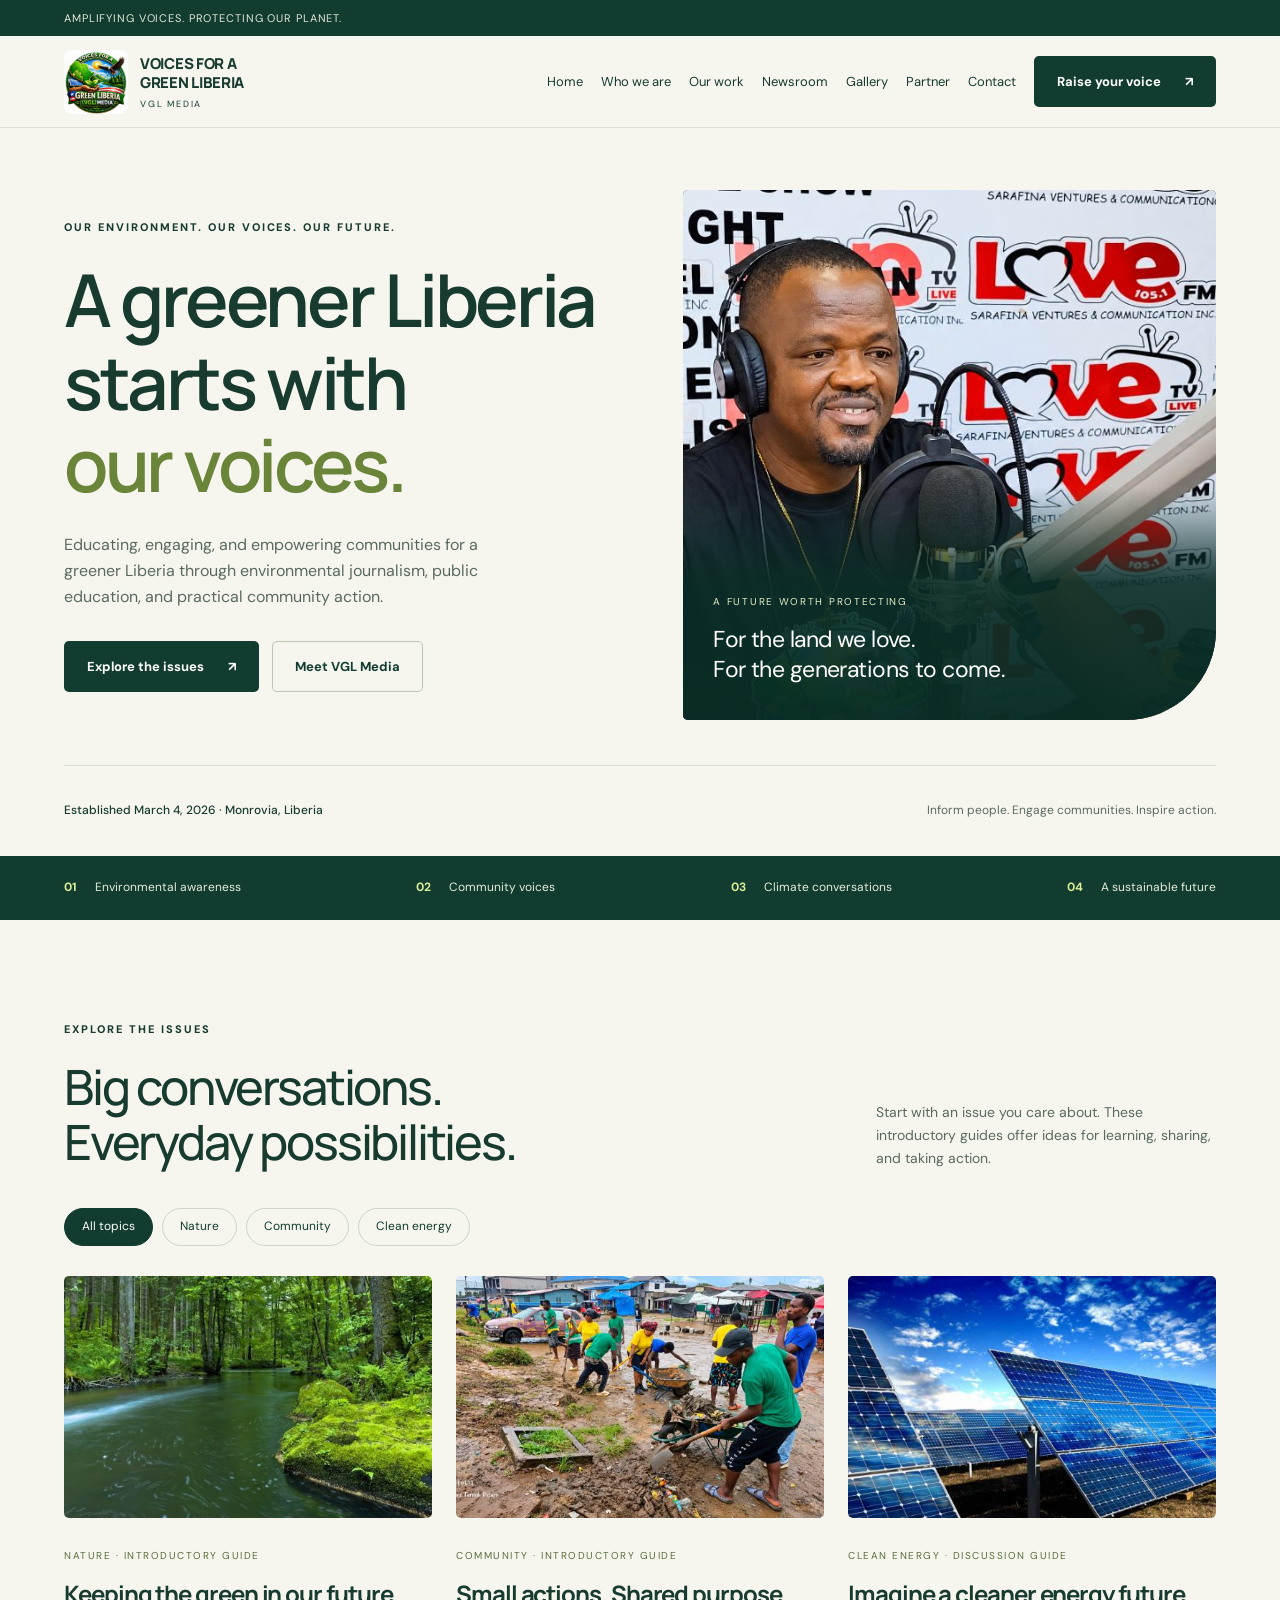
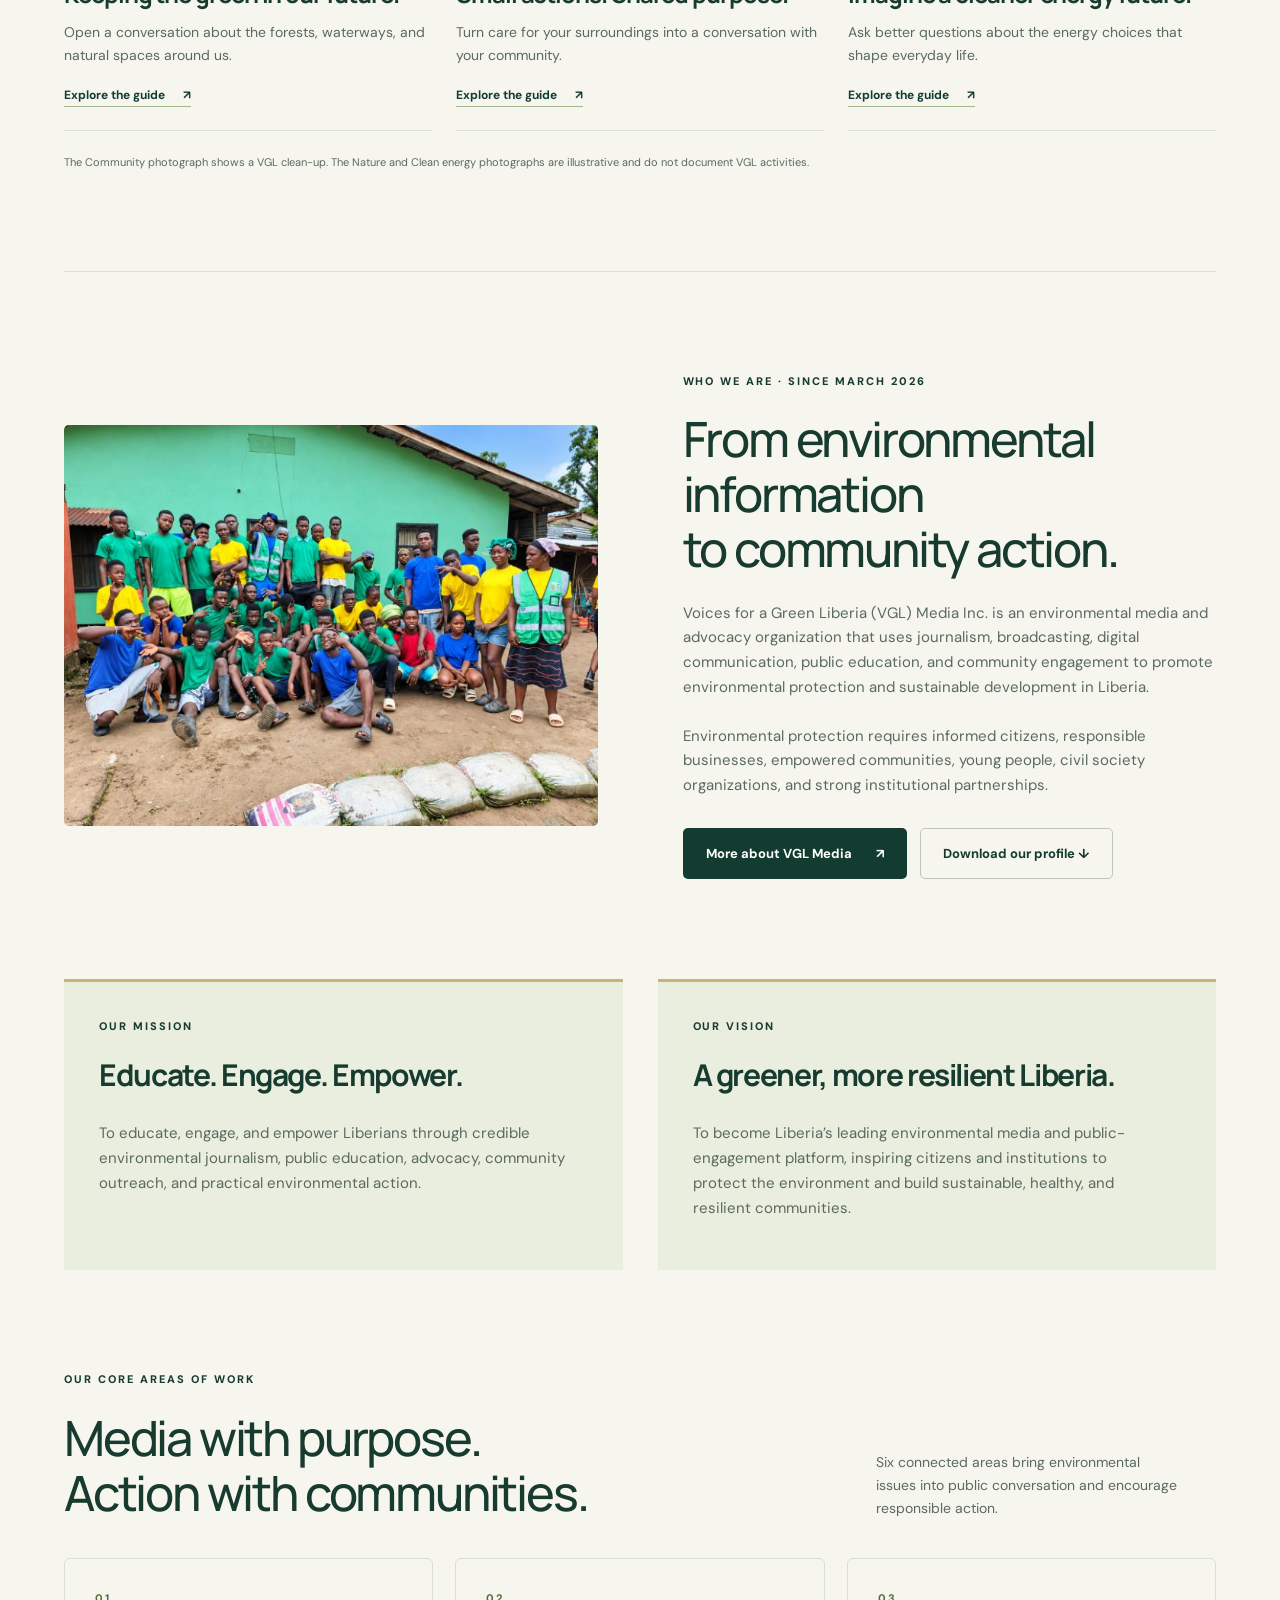
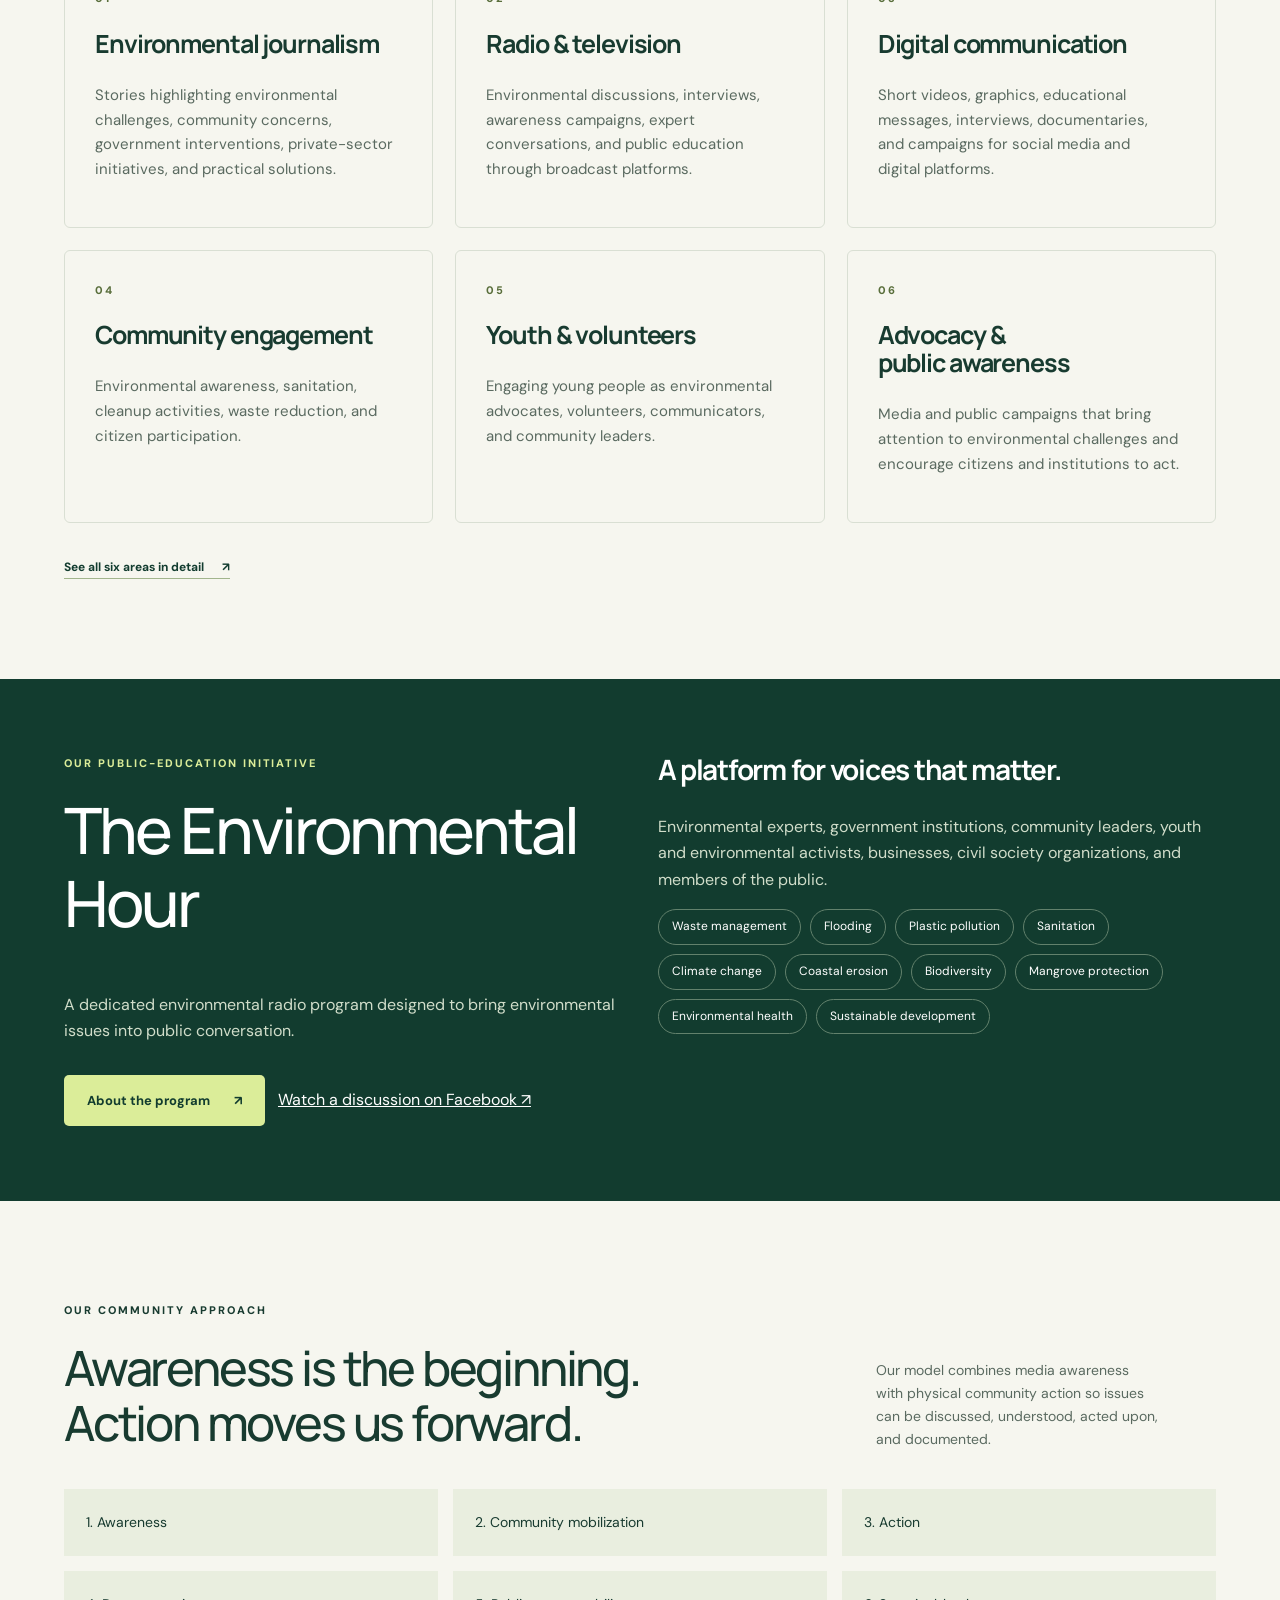
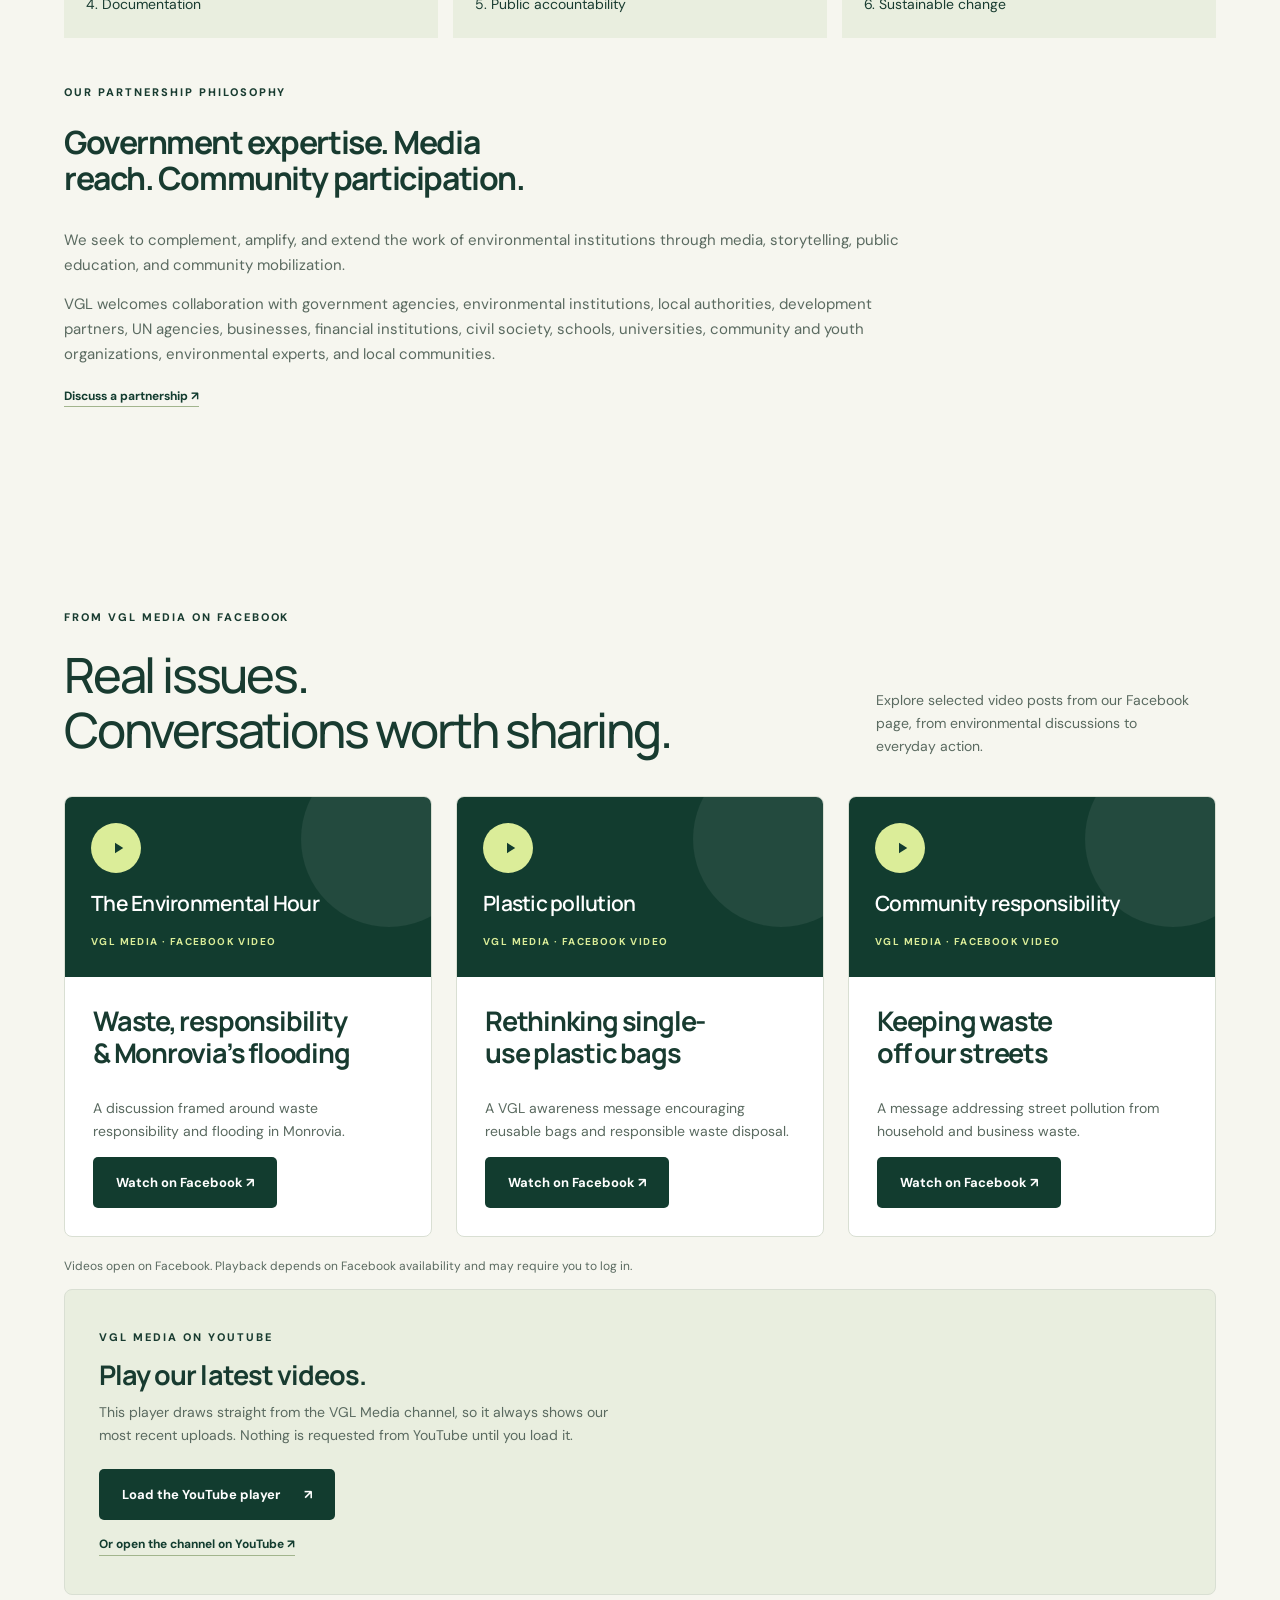
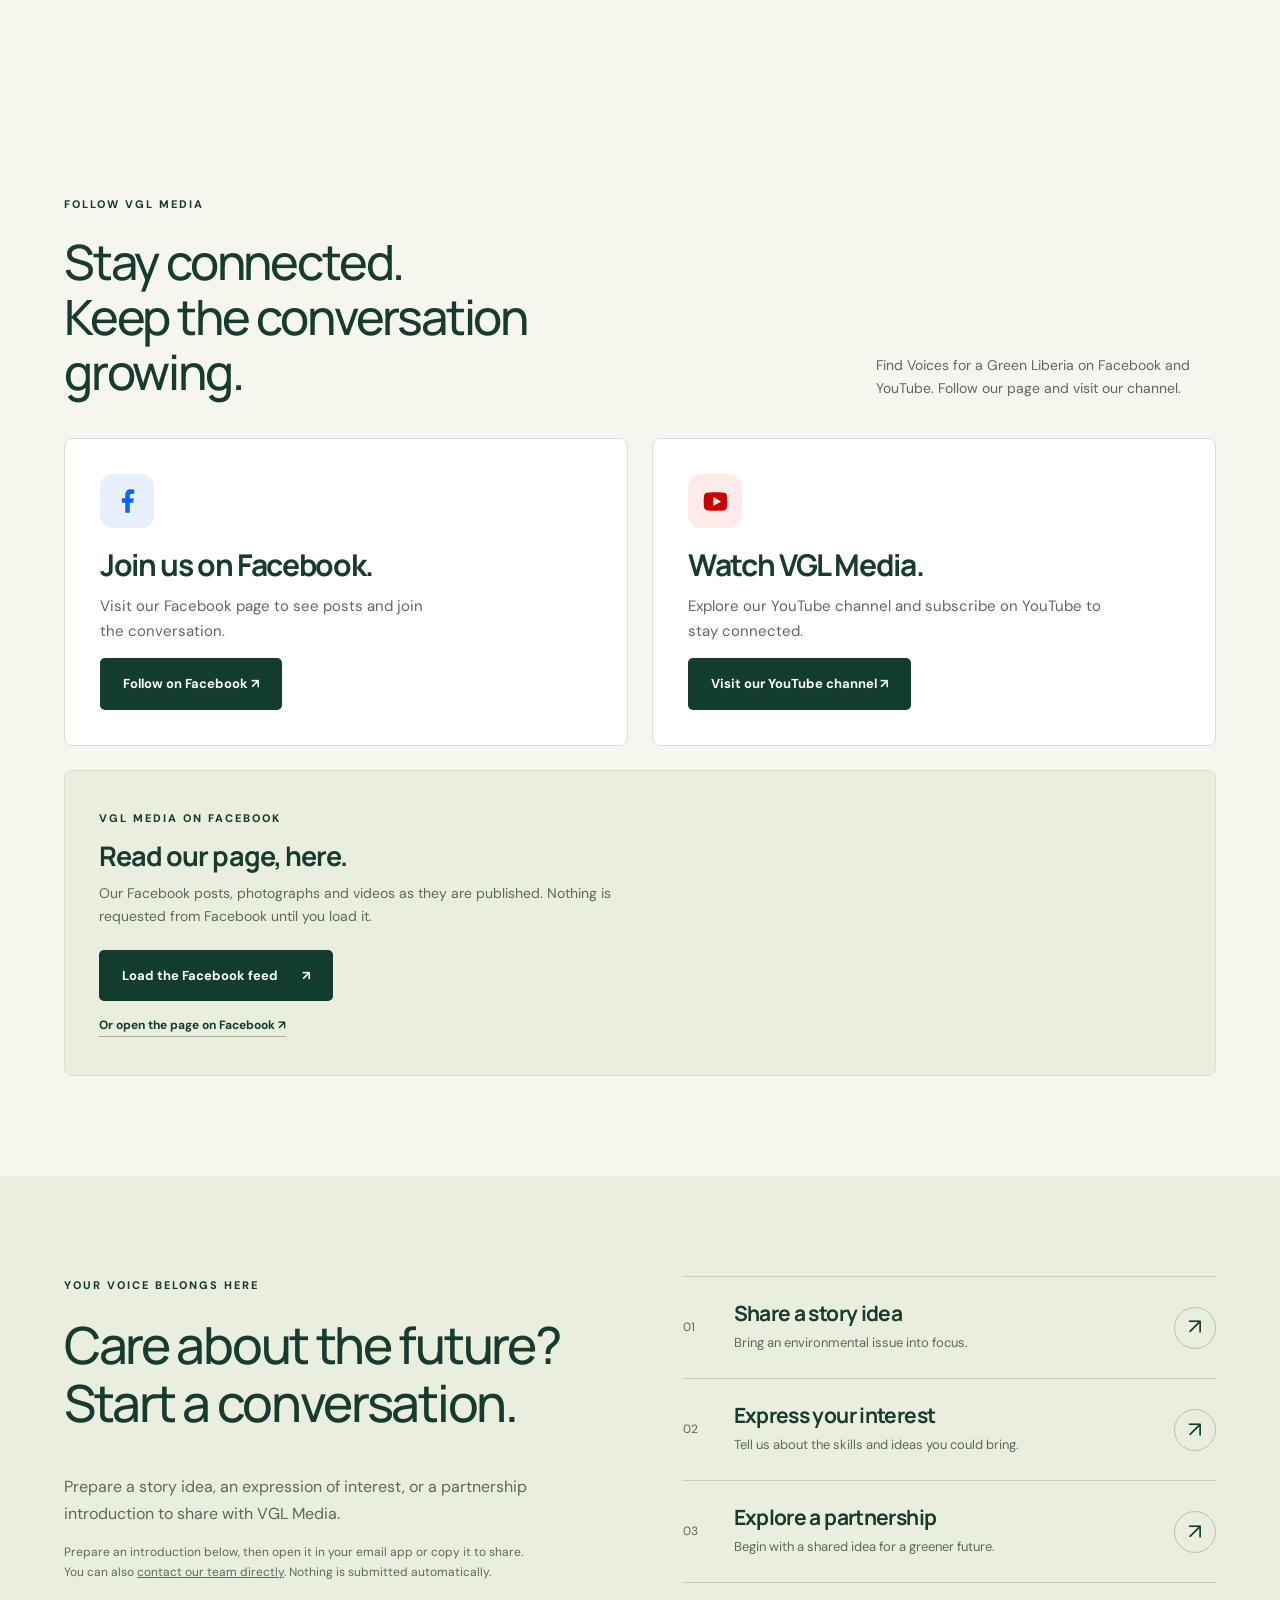
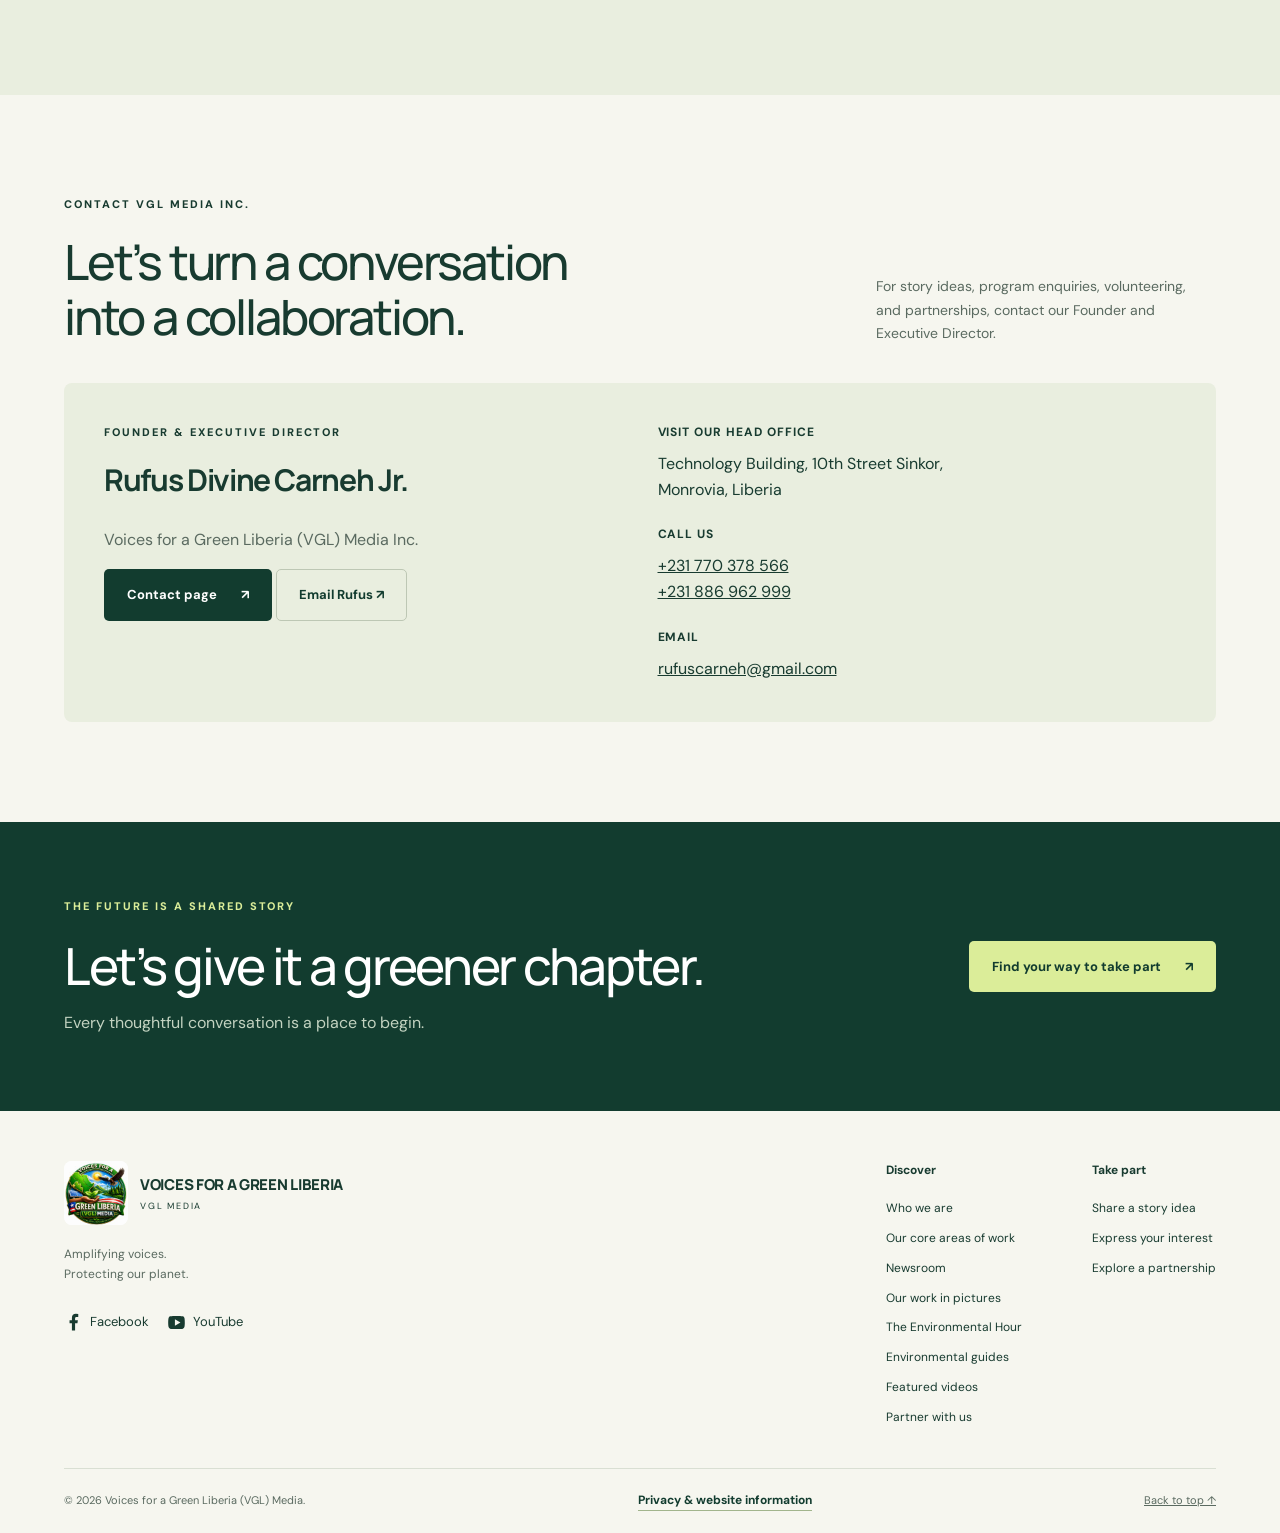
==== commit d780c0b9: "Self-host the last two guide-card photographs The Nature and Clean energy cards were the only hot-li" ====
--- a/index.html
+++ b/index.html
@@ -37,10 +37,10 @@
 <section class="section wrap" id="explore"><div class="section-head"><div><span class="eyebrow">Explore the issues</span><h2>Big conversations.<br>Everyday possibilities.</h2></div><p>Start with an issue you care about. These introductory guides offer ideas for learning, sharing, and taking action.</p></div>
 <div class="filters" role="group" aria-label="Filter environmental guides"><button class="filter" data-filter="all" aria-pressed="true">All topics</button><button class="filter" data-filter="nature" aria-pressed="false">Nature</button><button class="filter" data-filter="community" aria-pressed="false">Community</button><button class="filter" data-filter="energy" aria-pressed="false">Clean energy</button></div>
 <div class="cards">
-<article class="card" data-category="nature"><div class="card-photo"><img src="https://images.unsplash.com/photo-1441974231531-c6227db76b6e?auto=format&fit=crop&w=800&q=80" alt="Green forest canopy illuminated by sunlight" loading="lazy"></div><span class="tag">Nature · Introductory guide</span><h3>Keeping the green in our future.</h3><p>Open a conversation about the forests, waterways, and natural spaces around us.</p><button class="text-link" data-guide="nature">Explore the guide <span aria-hidden="true">↗</span></button></article>
+<article class="card" data-category="nature"><div class="card-photo"><img src="vgl-forest-740.jpg" srcset="vgl-forest-600.jpg 600w, vgl-forest-740.jpg 740w" sizes="(max-width:760px) 92vw, 31vw" width="740" height="412" loading="lazy" alt="A slow river running through dense green forest, with moss-covered rock and ferns along the bank."></div><span class="tag">Nature · Introductory guide</span><h3>Keeping the green in our future.</h3><p>Open a conversation about the forests, waterways, and natural spaces around us.</p><button class="text-link" data-guide="nature">Explore the guide <span aria-hidden="true">↗</span></button></article>
 <article class="card" data-category="community"><div class="card-photo"><img src="vgl-drainage-1000.jpg" srcset="vgl-drainage-600.jpg 600w, vgl-drainage-1000.jpg 1000w" sizes="(max-width:760px) 92vw, 31vw" width="1000" height="564" alt="VGL volunteers in green and yellow shirts clearing mud, silt and litter from a market street with shovels and wheelbarrows after flooding, with a cleared drainage grate in the foreground." loading="lazy"></div><span class="tag">Community · Introductory guide</span><h3>Small actions. Shared purpose.</h3><p>Turn care for your surroundings into a conversation with your community.</p><button class="text-link" data-guide="community">Explore the guide <span aria-hidden="true">↗</span></button></article>
-<article class="card" data-category="energy"><div class="card-photo"><img src="https://images.unsplash.com/photo-1509391366360-2e959784a276?auto=format&fit=crop&w=800&q=80" alt="Solar panels facing the sky" loading="lazy"></div><span class="tag">Clean energy · Discussion guide</span><h3>Imagine a cleaner energy future.</h3><p>Ask better questions about the energy choices that shape everyday life.</p><button class="text-link" data-guide="energy">Explore the guide <span aria-hidden="true">↗</span></button></article>
-</div><p class="cards-note">The Community photograph shows a VGL clean-up. The other two are illustrative environmental photography and do not document VGL activities.</p>
+<article class="card" data-category="energy"><div class="card-photo"><img src="vgl-solar-1000.jpg" srcset="vgl-solar-600.jpg 600w, vgl-solar-1000.jpg 1000w" sizes="(max-width:760px) 92vw, 31vw" width="1000" height="563" loading="lazy" alt="Rows of blue solar panels angled towards a bright sky with scattered cloud."></div><span class="tag">Clean energy · Discussion guide</span><h3>Imagine a cleaner energy future.</h3><p>Ask better questions about the energy choices that shape everyday life.</p><button class="text-link" data-guide="energy">Explore the guide <span aria-hidden="true">↗</span></button></article>
+</div><p class="cards-note">The Community photograph shows a VGL clean-up. The Nature and Clean energy photographs are illustrative and do not document VGL activities.</p>
 </section>
 <section class="section about wrap" id="about"><div class="about-art photo"><img src="vgl-team-1200.jpg" srcset="vgl-team-700.jpg 700w, vgl-team-1200.jpg 1200w" sizes="(max-width:760px) 92vw, 46vw" width="1200" height="900" loading="lazy" alt="About forty VGL volunteers in green, yellow and blue shirts gathered together for a photograph at a community clean-up."></div><div class="about-copy"><span class="eyebrow">Who we are · Since March 2026</span><h2>From environmental information<br>to community action.</h2><p>Voices for a Green Liberia (VGL) Media Inc. is an environmental media and advocacy organization that uses journalism, broadcasting, digital communication, public education, and community engagement to promote environmental protection and sustainable development in Liberia.</p><p>Environmental protection requires informed citizens, responsible businesses, empowered communities, young people, civil society organizations, and strong institutional partnerships.</p><div class="actions"><a class="button" href="about.html">More about VGL Media <span aria-hidden="true">↗</span></a><a class="button outline" href="PROFILE%20Voices%20for%20a%20Green%20Liberia.docx" download>Download our profile ↓</a></div></div></section>
 <section class="wrap purpose-grid" aria-label="Our mission and vision"><article><span class="eyebrow">Our mission</span><h3>Educate. Engage. Empower.</h3><p>To educate, engage, and empower Liberians through credible environmental journalism, public education, advocacy, community outreach, and practical environmental action.</p></article><article><span class="eyebrow">Our vision</span><h3>A greener, more resilient Liberia.</h3><p>To become Liberia’s leading environmental media and public-engagement platform, inspiring citizens and institutions to protect the environment and build sustainable, healthy, and resilient communities.</p></article></section>
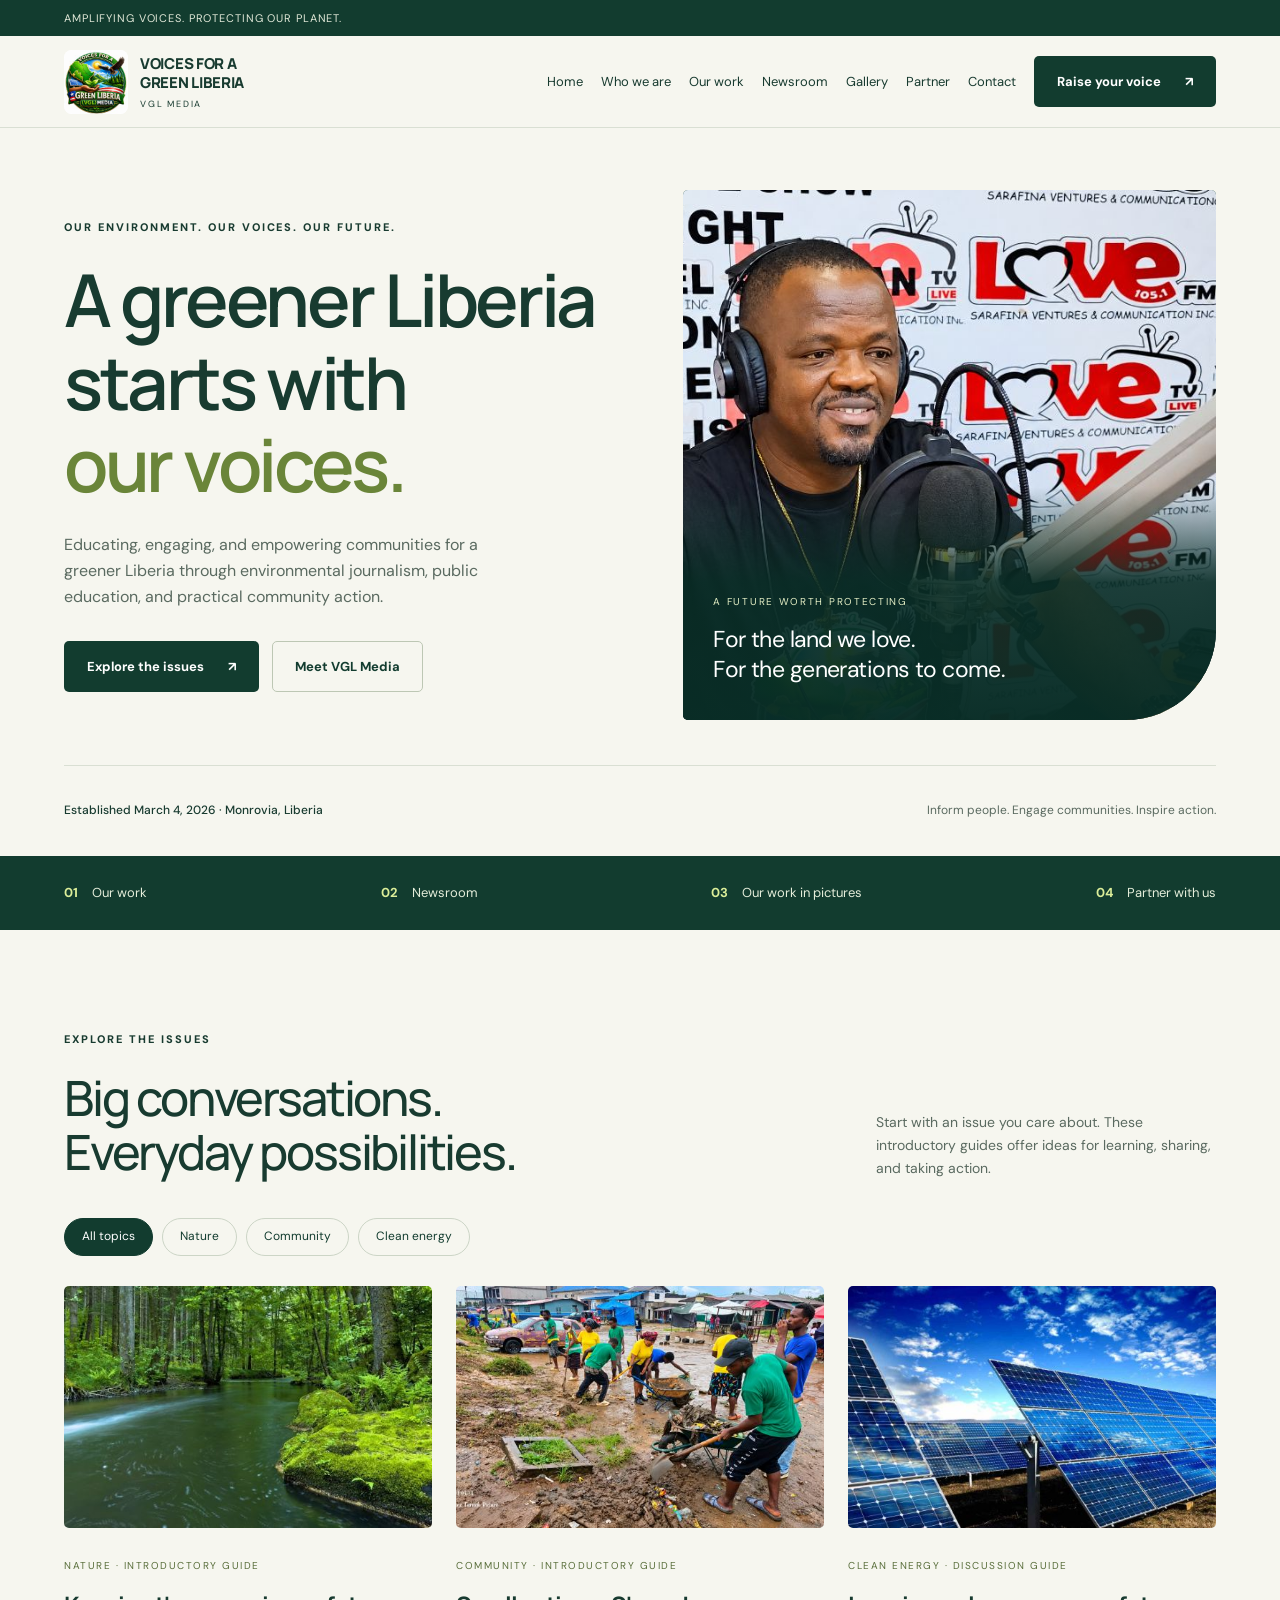
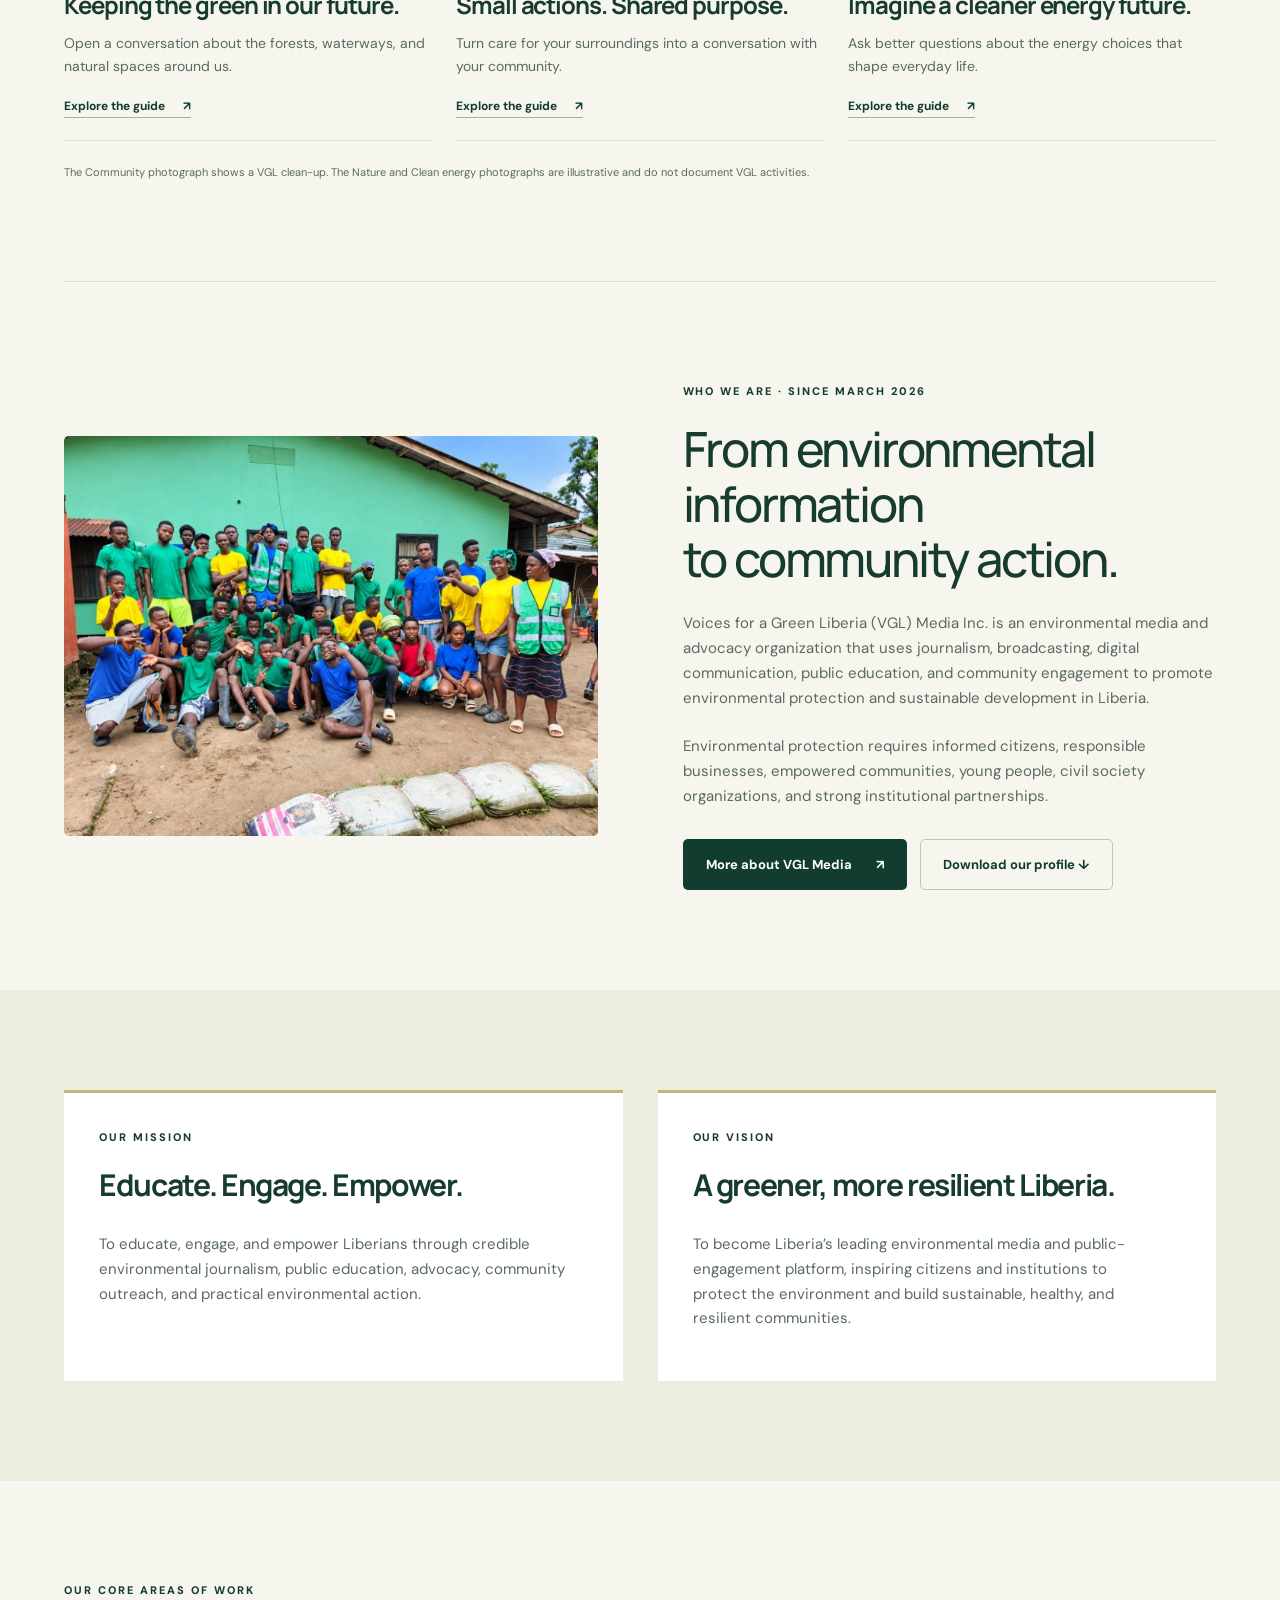
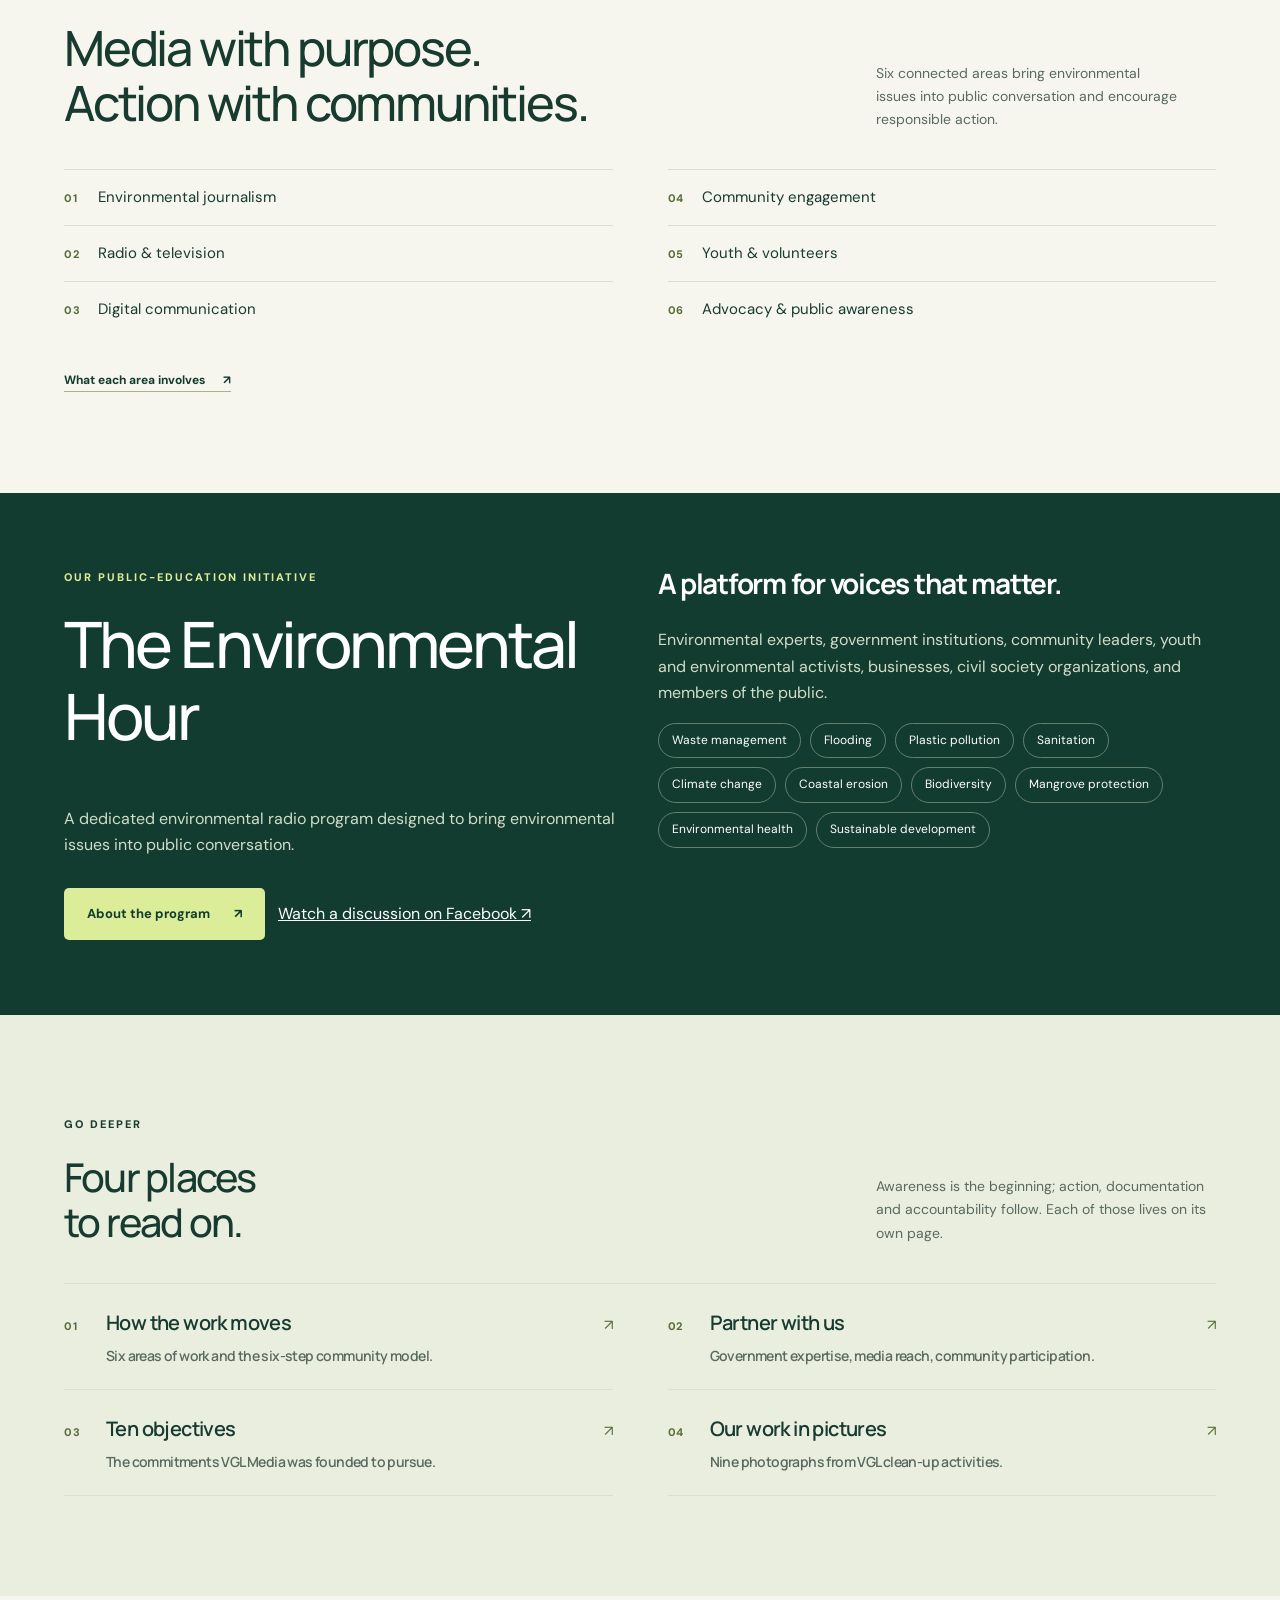
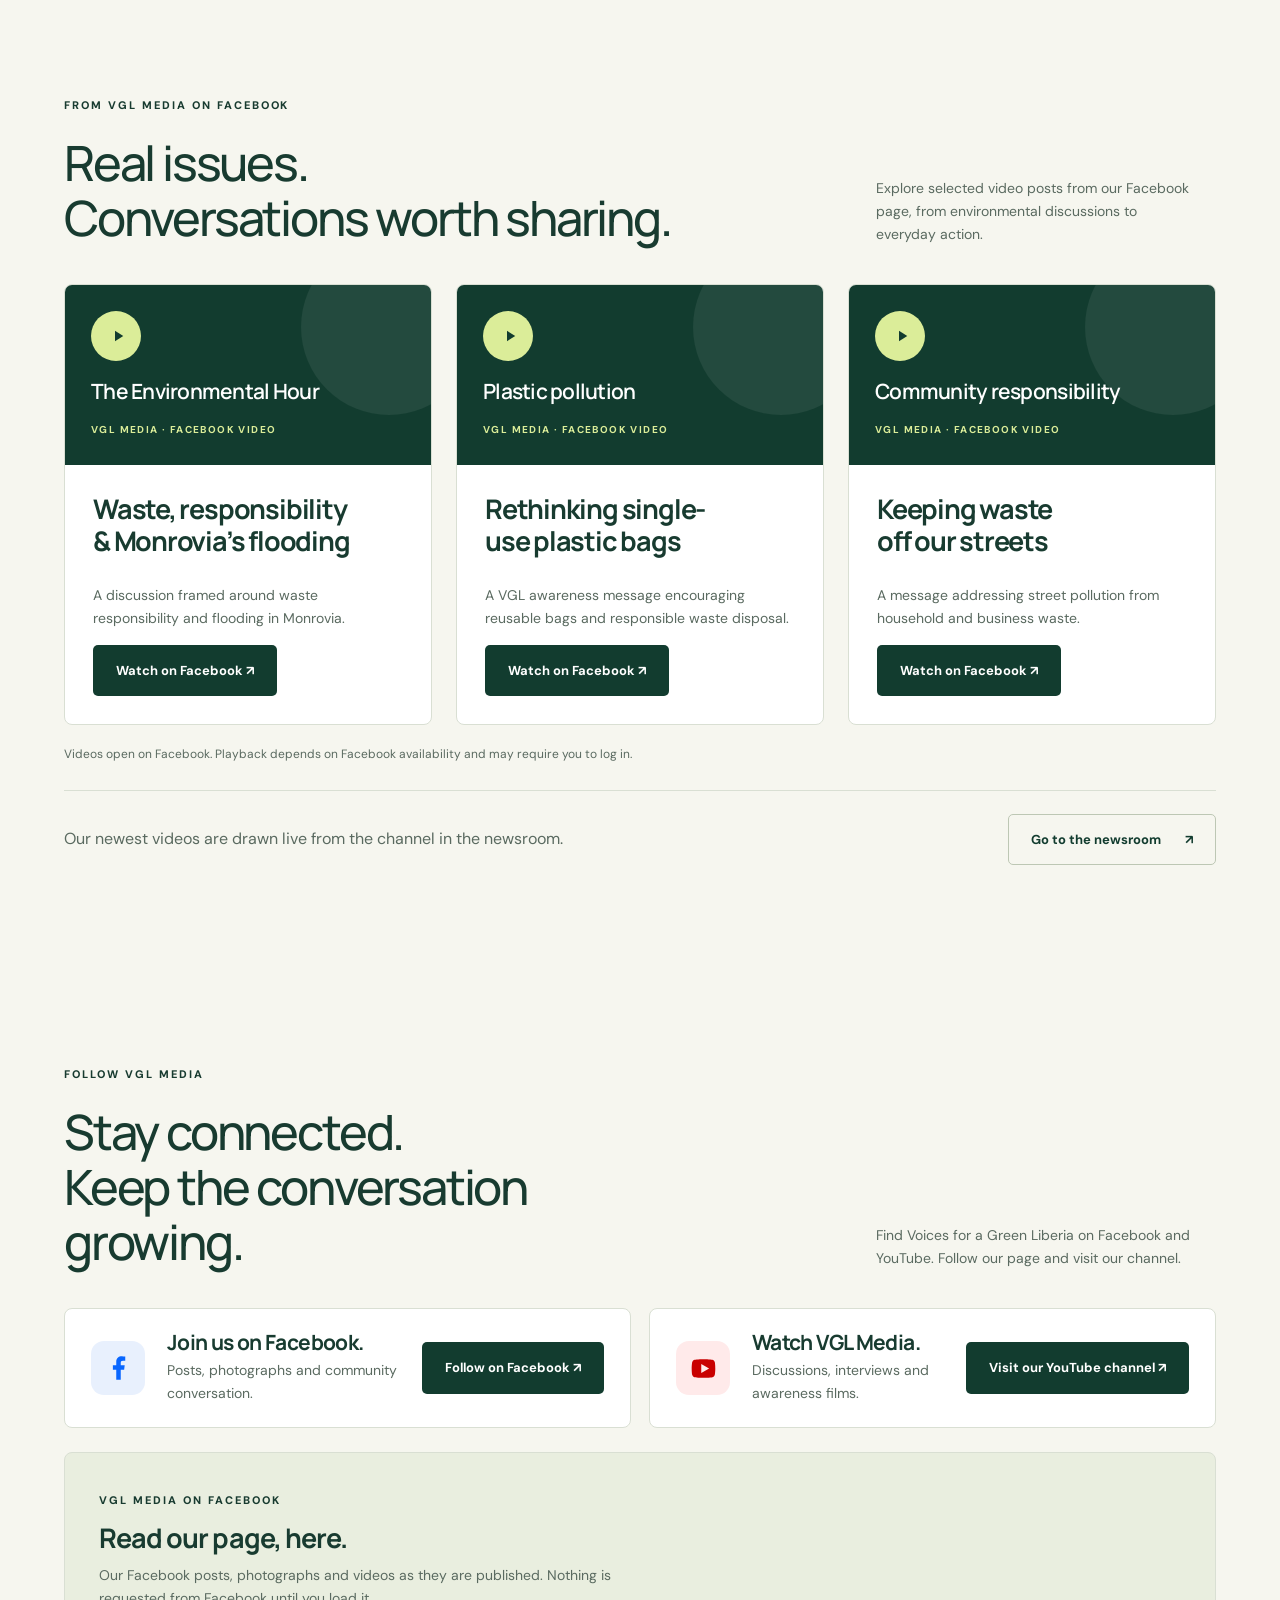
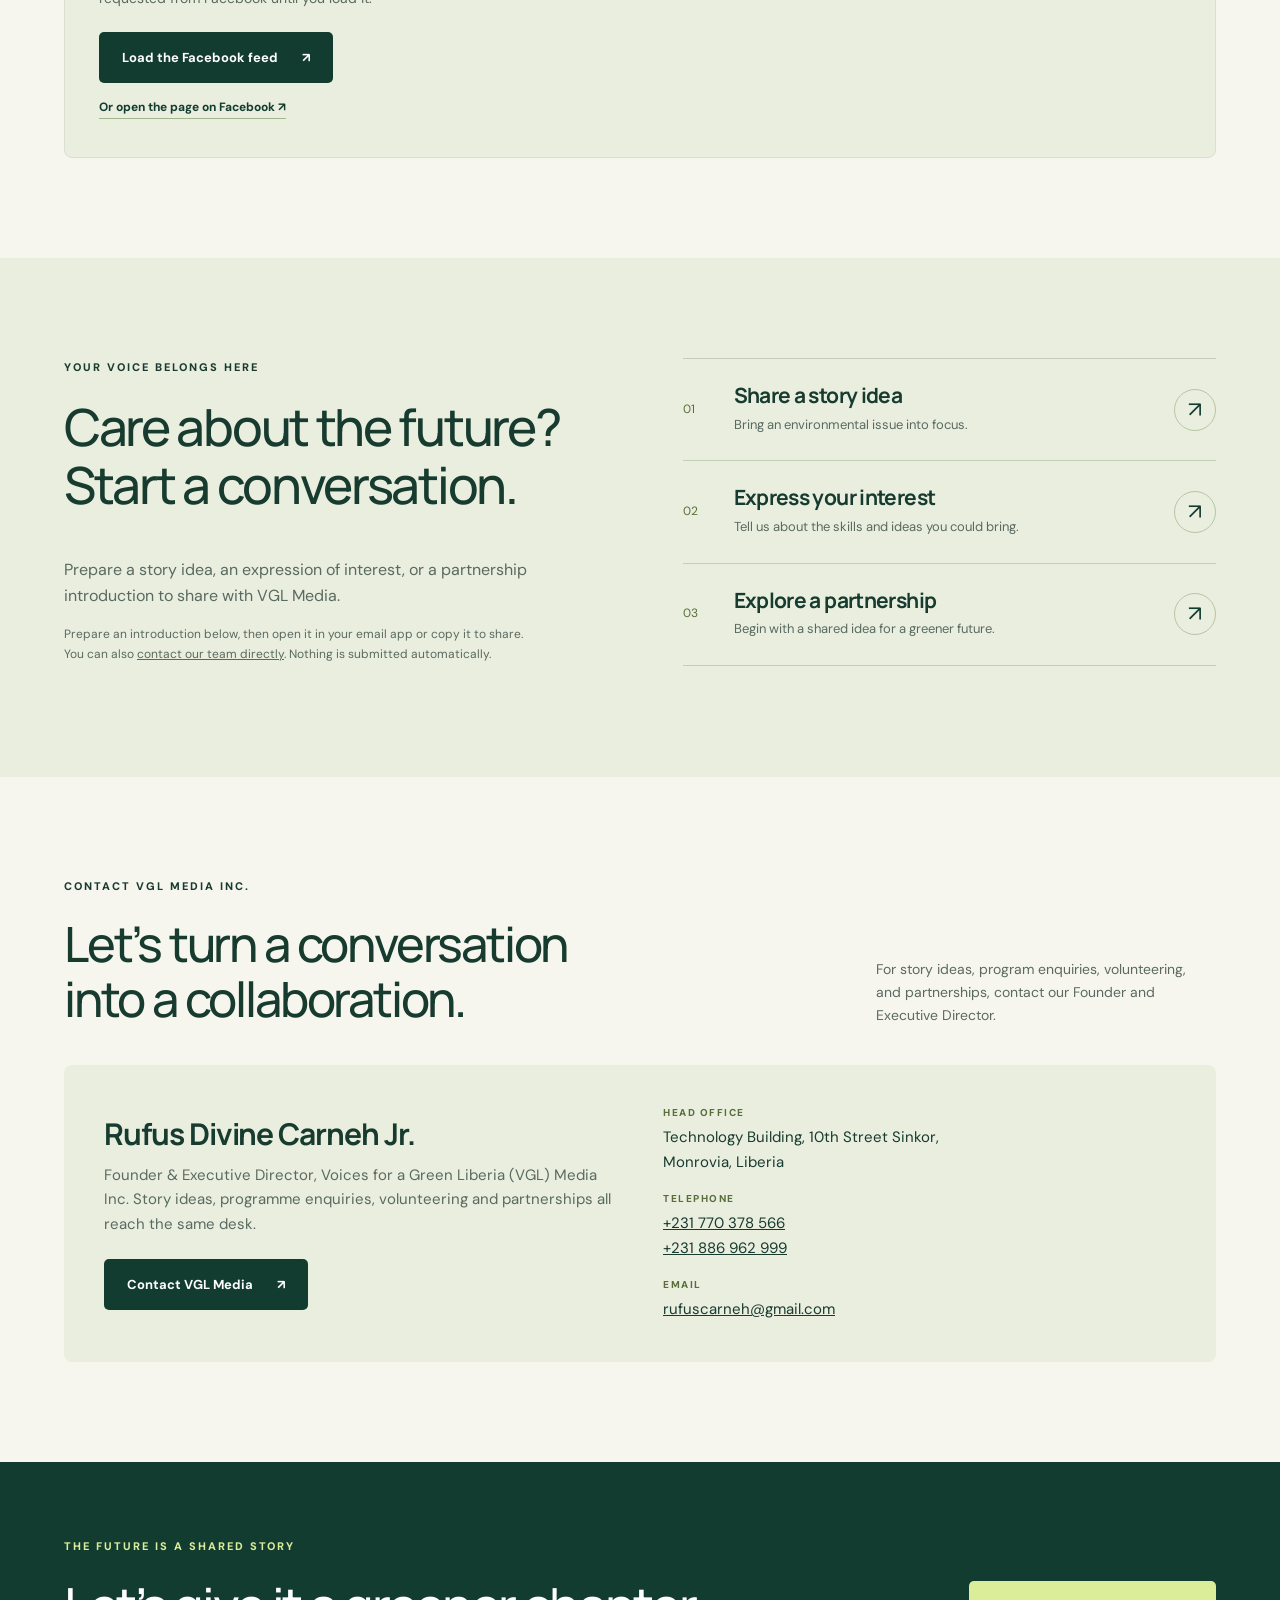
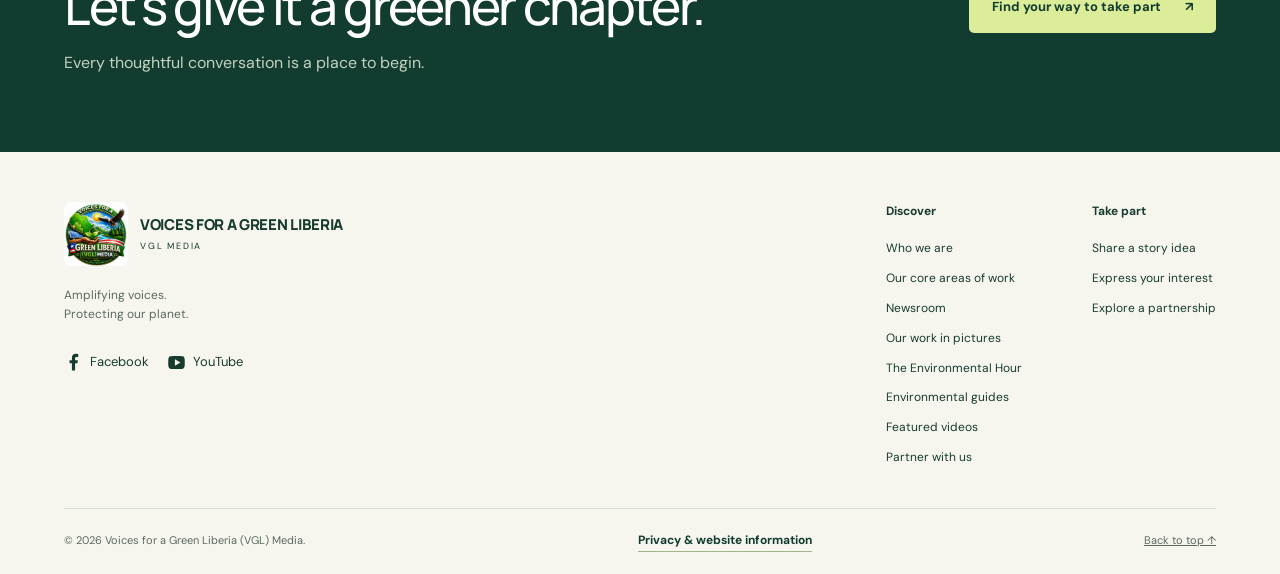
==== commit c3928f99: "Redesign the home page: route instead of replicate, and give it a rhythm Two faults showed up lookin" ====
--- a/index.html
+++ b/index.html
@@ -33,7 +33,7 @@
 <div class="hero-image"><img src="vgl-studio-1300.jpg" srcset="vgl-studio-800.jpg 800w, vgl-studio-1300.jpg 1300w" sizes="(max-width:760px) 92vw, 46vw" width="1300" height="975" alt="A Voices for a Green Liberia presenter in a radio studio, wearing headphones at a microphone and a VGL Media t-shirt, with LOVE 105.1 FM and LOVE TV branding on the backdrop behind him." fetchpriority="high"><div class="image-note"><span>A future worth protecting</span><p>For the land we love.<br>For the generations to come.</p></div></div></div>
 <div class="underhero"><strong>Established March 4, 2026 · Monrovia, Liberia</strong><span>Inform people. Engage communities. Inspire action.</span></div>
 </section>
-<div class="topics-band"><div class="wrap"><span><b>01</b> Environmental awareness</span><span><b>02</b> Community voices</span><span><b>03</b> Climate conversations</span><span><b>04</b> A sustainable future</span></div></div>
+<nav class="topics-band" aria-label="Main destinations"><div class="wrap"><a href="work.html"><b>01</b><span>Our work</span></a><a href="newsroom.html"><b>02</b><span>Newsroom</span></a><a href="gallery.html"><b>03</b><span>Our work in pictures</span></a><a href="partners.html"><b>04</b><span>Partner with us</span></a></div></nav>
 <section class="section wrap" id="explore"><div class="section-head"><div><span class="eyebrow">Explore the issues</span><h2>Big conversations.<br>Everyday possibilities.</h2></div><p>Start with an issue you care about. These introductory guides offer ideas for learning, sharing, and taking action.</p></div>
 <div class="filters" role="group" aria-label="Filter environmental guides"><button class="filter" data-filter="all" aria-pressed="true">All topics</button><button class="filter" data-filter="nature" aria-pressed="false">Nature</button><button class="filter" data-filter="community" aria-pressed="false">Community</button><button class="filter" data-filter="energy" aria-pressed="false">Clean energy</button></div>
 <div class="cards">
@@ -43,24 +43,38 @@
 </div><p class="cards-note">The Community photograph shows a VGL clean-up. The Nature and Clean energy photographs are illustrative and do not document VGL activities.</p>
 </section>
 <section class="section about wrap" id="about"><div class="about-art photo"><img src="vgl-team-1200.jpg" srcset="vgl-team-700.jpg 700w, vgl-team-1200.jpg 1200w" sizes="(max-width:760px) 92vw, 46vw" width="1200" height="900" loading="lazy" alt="About forty VGL volunteers in green, yellow and blue shirts gathered together for a photograph at a community clean-up."></div><div class="about-copy"><span class="eyebrow">Who we are · Since March 2026</span><h2>From environmental information<br>to community action.</h2><p>Voices for a Green Liberia (VGL) Media Inc. is an environmental media and advocacy organization that uses journalism, broadcasting, digital communication, public education, and community engagement to promote environmental protection and sustainable development in Liberia.</p><p>Environmental protection requires informed citizens, responsible businesses, empowered communities, young people, civil society organizations, and strong institutional partnerships.</p><div class="actions"><a class="button" href="about.html">More about VGL Media <span aria-hidden="true">↗</span></a><a class="button outline" href="PROFILE%20Voices%20for%20a%20Green%20Liberia.docx" download>Download our profile ↓</a></div></div></section>
-<section class="wrap purpose-grid" aria-label="Our mission and vision"><article><span class="eyebrow">Our mission</span><h3>Educate. Engage. Empower.</h3><p>To educate, engage, and empower Liberians through credible environmental journalism, public education, advocacy, community outreach, and practical environmental action.</p></article><article><span class="eyebrow">Our vision</span><h3>A greener, more resilient Liberia.</h3><p>To become Liberia’s leading environmental media and public-engagement platform, inspiring citizens and institutions to protect the environment and build sustainable, healthy, and resilient communities.</p></article></section>
-<section class="section wrap" id="work"><div class="section-head"><div><span class="eyebrow">Our core areas of work</span><h2>Media with purpose.<br>Action with communities.</h2></div><p>Six connected areas bring environmental issues into public conversation and encourage responsible action.</p></div><div class="work-grid"><article class="work-card"><span class="eyebrow">01</span><h3>Environmental journalism</h3><p>Stories highlighting environmental challenges, community concerns, government interventions, private-sector initiatives, and practical solutions.</p></article><article class="work-card"><span class="eyebrow">02</span><h3>Radio & television</h3><p>Environmental discussions, interviews, awareness campaigns, expert conversations, and public education through broadcast platforms.</p></article><article class="work-card"><span class="eyebrow">03</span><h3>Digital communication</h3><p>Short videos, graphics, educational messages, interviews, documentaries, and campaigns for social media and digital platforms.</p></article><article class="work-card"><span class="eyebrow">04</span><h3>Community engagement</h3><p>Environmental awareness, sanitation, cleanup activities, waste reduction, and citizen participation.</p></article><article class="work-card"><span class="eyebrow">05</span><h3>Youth & volunteers</h3><p>Engaging young people as environmental advocates, volunteers, communicators, and community leaders.</p></article><article class="work-card"><span class="eyebrow">06</span><h3>Advocacy & public awareness</h3><p>Media and public campaigns that bring attention to environmental challenges and encourage citizens and institutions to act.</p></article></div>
-<p class="after-grid"><a class="text-link" href="work.html">See all six areas in detail <span aria-hidden="true">↗</span></a></p></section>
+<section class="band tint" aria-label="Our mission and vision"><div class="wrap"><div class="purpose-grid"><article><span class="eyebrow">Our mission</span><h3>Educate. Engage. Empower.</h3><p>To educate, engage, and empower Liberians through credible environmental journalism, public education, advocacy, community outreach, and practical environmental action.</p></article><article><span class="eyebrow">Our vision</span><h3>A greener, more resilient Liberia.</h3><p>To become Liberia’s leading environmental media and public-engagement platform, inspiring citizens and institutions to protect the environment and build sustainable, healthy, and resilient communities.</p></article></div></div></section>
+<section class="section wrap" id="work"><div class="section-head"><div><span class="eyebrow">Our core areas of work</span><h2>Media with purpose.<br>Action with communities.</h2></div><p>Six connected areas bring environmental issues into public conversation and encourage responsible action.</p></div><div class="stake-grid ledger-6">
+<div><b>01</b><span>Environmental journalism</span></div>
+<div><b>02</b><span>Radio &amp; television</span></div>
+<div><b>03</b><span>Digital communication</span></div>
+<div><b>04</b><span>Community engagement</span></div>
+<div><b>05</b><span>Youth &amp; volunteers</span></div>
+<div><b>06</b><span>Advocacy &amp; public awareness</span></div>
+</div>
+<p class="after-grid"><a class="text-link" href="work.html">What each area involves <span aria-hidden="true">↗</span></a></p></section>
 <section class="environmental-hour"><div class="wrap hour-grid"><div><span class="eyebrow">Our public-education initiative</span><h2>The Environmental Hour</h2><p>A dedicated environmental radio program designed to bring environmental issues into public conversation.</p><div class="actions"><a class="button light" href="environmental-hour.html">About the program <span aria-hidden="true">↗</span></a><a class="hour-enquiry" href="https://www.facebook.com/VFAGL/videos/the-environmental-hour/1376074667988158/" target="_blank" rel="noopener noreferrer">Watch a discussion on Facebook ↗</a></div></div><div><h3>A platform for voices that matter.</h3><p>Environmental experts, government institutions, community leaders, youth and environmental activists, businesses, civil society organizations, and members of the public.</p><div class="topic-tags"><span>Waste management</span><span>Flooding</span><span>Plastic pollution</span><span>Sanitation</span><span>Climate change</span><span>Coastal erosion</span><span>Biodiversity</span><span>Mangrove protection</span><span>Environmental health</span><span>Sustainable development</span></div></div></div></section>
-<section class="section wrap"><div class="section-head"><div><span class="eyebrow">Our community approach</span><h2>Awareness is the beginning.<br>Action moves us forward.</h2></div><p>Our model combines media awareness with physical community action so issues can be discussed, understood, acted upon, and documented.</p></div><ol class="approach-list"><li>Awareness</li><li>Community mobilization</li><li>Action</li><li>Documentation</li><li>Public accountability</li><li>Sustainable change</li></ol><div class="partnership"><span class="eyebrow">Our partnership philosophy</span><h3>Government expertise. Media reach. Community participation.</h3><p>We seek to complement, amplify, and extend the work of environmental institutions through media, storytelling, public education, and community mobilization.</p><p>VGL welcomes collaboration with government agencies, environmental institutions, local authorities, development partners, UN agencies, businesses, financial institutions, civil society, schools, universities, community and youth organizations, environmental experts, and local communities.</p><a class="text-link" href="partners.html">Discuss a partnership ↗</a></div></section>
+<section class="band tint"><div class="wrap">
+<div class="section-head">
+<div><span class="eyebrow">Go deeper</span>
+<h2>Four places<br>to read on.</h2></div>
+<p>Awareness is the beginning; action, documentation and accountability follow. Each of those lives on its own page.</p>
+</div>
+<div class="routes">
+<a href="work.html"><b>01</b><strong>How the work moves<em>Six areas of work and the six-step community model.</em></strong><span class="go" aria-hidden="true">↗</span></a>
+<a href="partners.html"><b>02</b><strong>Partner with us<em>Government expertise, media reach, community participation.</em></strong><span class="go" aria-hidden="true">↗</span></a>
+<a href="about.html#objectives"><b>03</b><strong>Ten objectives<em>The commitments VGL Media was founded to pursue.</em></strong><span class="go" aria-hidden="true">↗</span></a>
+<a href="gallery.html"><b>04</b><strong>Our work in pictures<em>Nine photographs from VGL clean-up activities.</em></strong><span class="go" aria-hidden="true">↗</span></a>
+</div>
+</div></section>
 <section class="section wrap" id="videos" aria-labelledby="videos-title"><div class="section-head"><div><span class="eyebrow">From VGL Media on Facebook</span><h2 id="videos-title">Real issues.<br>Conversations worth sharing.</h2></div><p>Explore selected video posts from our Facebook page, from environmental discussions to everyday action.</p></div><div class="video-grid"><article class="video-card"><div class="video-poster"><span class="play" aria-hidden="true"><svg viewBox="0 0 24 24" fill="currentColor"><path d="M8 5v14l11-7z"/></svg></span><span class="poster-topic">The Environmental Hour</span><span class="poster-plat">VGL Media · Facebook Video</span></div>
 <div class="video-body"><h3>Waste, responsibility & Monrovia’s flooding</h3><p>A discussion framed around waste responsibility and flooding in Monrovia.</p><a class="button" href="https://www.facebook.com/VFAGL/videos/the-environmental-hour/1376074667988158/" target="_blank" rel="noopener noreferrer" aria-label="Watch Waste, responsibility and Monrovia’s flooding on Facebook (opens in a new tab)">Watch on Facebook ↗</a></div></article><article class="video-card"><div class="video-poster"><span class="play" aria-hidden="true"><svg viewBox="0 0 24 24" fill="currentColor"><path d="M8 5v14l11-7z"/></svg></span><span class="poster-topic">Plastic pollution</span><span class="poster-plat">VGL Media · Facebook Video</span></div>
 <div class="video-body"><h3>Rethinking single-use plastic bags</h3><p>A VGL awareness message encouraging reusable bags and responsible waste disposal.</p><a class="button" href="https://www.facebook.com/VFAGL/videos/one-reusable-bag-can-replace-hundreds-of-plastic-bags-fyp%E3%82%B7every-plastic-bag-we-r/1562028205645829/" target="_blank" rel="noopener noreferrer" aria-label="Watch Rethinking single-use plastic bags on Facebook (opens in a new tab)">Watch on Facebook ↗</a></div></article><article class="video-card"><div class="video-poster"><span class="play" aria-hidden="true"><svg viewBox="0 0 24 24" fill="currentColor"><path d="M8 5v14l11-7z"/></svg></span><span class="poster-topic">Community responsibility</span><span class="poster-plat">VGL Media · Facebook Video</span></div>
-<div class="video-body"><h3>Keeping waste off our streets</h3><p>A message addressing street pollution from household and business waste.</p><a class="button" href="https://www.facebook.com/VFAGL/videos/the-continuous-and-deliberate-actions-of-some-liberians-by-polluting-the-streets/1342929237750128/" target="_blank" rel="noopener noreferrer" aria-label="Watch Keeping waste off our streets on Facebook (opens in a new tab)">Watch on Facebook ↗</a></div></article></div><p class="video-note">Videos open on Facebook. Playback depends on Facebook availability and may require you to log in.</p><div class="embed" data-embed="https://www.youtube-nocookie.com/embed/videoseries?list=UUInD3jOJ1oDMzSt1KrhEE4Q&rel=0" data-embed-ratio="16/9" data-embed-title="VGL Media videos on YouTube">
-<div class="embed-facade">
-<span class="eyebrow">VGL Media on YouTube</span>
-<h3>Play our latest videos.</h3>
-<p>This player draws straight from the VGL Media channel, so it always shows our most recent uploads. Nothing is requested from YouTube until you load it.</p>
-<button class="button" type="button">Load the YouTube player <span aria-hidden="true">↗</span></button>
-<a class="embed-direct" href="https://www.youtube.com/channel/UCInD3jOJ1oDMzSt1KrhEE4Q" target="_blank" rel="noopener noreferrer">Or open the channel on YouTube ↗</a>
-</div>
+<div class="video-body"><h3>Keeping waste off our streets</h3><p>A message addressing street pollution from household and business waste.</p><a class="button" href="https://www.facebook.com/VFAGL/videos/the-continuous-and-deliberate-actions-of-some-liberians-by-polluting-the-streets/1342929237750128/" target="_blank" rel="noopener noreferrer" aria-label="Watch Keeping waste off our streets on Facebook (opens in a new tab)">Watch on Facebook ↗</a></div></article></div><p class="video-note">Videos open on Facebook. Playback depends on Facebook availability and may require you to log in.</p><div class="video-channel">
+<p>Our newest videos are drawn live from the channel in the newsroom.</p>
+<a class="button outline" href="newsroom.html">Go to the newsroom <span aria-hidden="true">↗</span></a>
 </div></section>
-<section class="section wrap" id="social" aria-labelledby="social-title"><div class="section-head"><div><span class="eyebrow">Follow VGL Media</span><h2 id="social-title">Stay connected.<br>Keep the conversation growing.</h2></div><p>Find Voices for a Green Liberia on Facebook and YouTube. Follow our page and visit our channel.</p></div><div class="social-grid"><article class="channel-card"><div class="channel-icon facebook"><svg viewBox="0 0 24 24" aria-hidden="true" fill="currentColor"><path d="M14 22v-9h3l.5-4H14V7c0-1.2.4-2 2-2h2V1.4A26 26 0 0 0 15 1c-3 0-5 1.8-5 5v3H7v4h3v9z"/></svg></div><h3>Join us on Facebook.</h3><p>Visit our Facebook page to see posts and join the conversation.</p><a href="https://web.facebook.com/VFAGL" target="_blank" rel="noopener noreferrer" class="button" aria-label="Follow on Facebook ↗ (opens in a new tab)">Follow on Facebook ↗</a></article><article class="channel-card"><div class="channel-icon youtube"><svg viewBox="0 0 24 24" aria-hidden="true" fill="currentColor"><path d="M22 6.2a3 3 0 0 0-2-2C18.2 3.7 12 3.7 12 3.7s-6.2 0-8 .5a3 3 0 0 0-2 2C1.5 8 1.5 12 1.5 12s0 4 .5 5.8a3 3 0 0 0 2 2c1.8.5 8 .5 8 .5s6.2 0 8-.5a3 3 0 0 0 2-2c.5-1.8.5-5.8.5-5.8s0-4-.5-5.8ZM10 16V8l7 4z"/></svg></div><h3>Watch VGL Media.</h3><p>Explore our YouTube channel and subscribe on YouTube to stay connected.</p><a href="https://www.youtube.com/channel/UCInD3jOJ1oDMzSt1KrhEE4Q" target="_blank" rel="noopener noreferrer" class="button" aria-label="Visit our YouTube channel ↗ (opens in a new tab)">Visit our YouTube channel ↗</a></article></div><div class="embed spaced" data-embed="https://www.facebook.com/plugins/page.php?href=https%3A%2F%2Fwww.facebook.com%2FVFAGL&tabs=timeline&width=500&height=680&small_header=false&adapt_container_width=true&hide_cover=false&show_facepile=true" data-embed-height="680" data-embed-title="VGL Media page feed on Facebook">
+<section class="section wrap" id="social" aria-labelledby="social-title"><div class="section-head"><div><span class="eyebrow">Follow VGL Media</span><h2 id="social-title">Stay connected.<br>Keep the conversation growing.</h2></div><p>Find Voices for a Green Liberia on Facebook and YouTube. Follow our page and visit our channel.</p></div><div class="social-grid"><article class="channel-card"><div class="channel-icon facebook"><svg viewBox="0 0 24 24" aria-hidden="true" fill="currentColor"><path d="M14 22v-9h3l.5-4H14V7c0-1.2.4-2 2-2h2V1.4A26 26 0 0 0 15 1c-3 0-5 1.8-5 5v3H7v4h3v9z"/></svg></div><div class="channel-text"><h3>Join us on Facebook.</h3><p>Posts, photographs and community conversation.</p></div><a href="https://web.facebook.com/VFAGL" target="_blank" rel="noopener noreferrer" class="button" aria-label="Follow on Facebook ↗ (opens in a new tab)">Follow on Facebook ↗</a></article><article class="channel-card"><div class="channel-icon youtube"><svg viewBox="0 0 24 24" aria-hidden="true" fill="currentColor"><path d="M22 6.2a3 3 0 0 0-2-2C18.2 3.7 12 3.7 12 3.7s-6.2 0-8 .5a3 3 0 0 0-2 2C1.5 8 1.5 12 1.5 12s0 4 .5 5.8a3 3 0 0 0 2 2c1.8.5 8 .5 8 .5s6.2 0 8-.5a3 3 0 0 0 2-2c.5-1.8.5-5.8.5-5.8s0-4-.5-5.8ZM10 16V8l7 4z"/></svg></div><div class="channel-text"><h3>Watch VGL Media.</h3><p>Discussions, interviews and awareness films.</p></div><a href="https://www.youtube.com/channel/UCInD3jOJ1oDMzSt1KrhEE4Q" target="_blank" rel="noopener noreferrer" class="button" aria-label="Visit our YouTube channel ↗ (opens in a new tab)">Visit our YouTube channel ↗</a></article></div><div class="embed spaced" data-embed="https://www.facebook.com/plugins/page.php?href=https%3A%2F%2Fwww.facebook.com%2FVFAGL&tabs=timeline&width=500&height=680&small_header=false&adapt_container_width=true&hide_cover=false&show_facepile=true" data-embed-height="680" data-embed-title="VGL Media page feed on Facebook">
 <div class="embed-facade">
 <span class="eyebrow">VGL Media on Facebook</span>
 <h3>Read our page, here.</h3>
@@ -70,7 +84,19 @@
 </div>
 </div></section>
 <section class="section voice" id="involved"><div class="wrap voice-grid"><div><span class="eyebrow">Your voice belongs here</span><h2>Care about the future?<br>Start a conversation.</h2><p>Prepare a story idea, an expression of interest, or a partnership introduction to share with VGL Media.</p><p class="form-hint">Prepare an introduction below, then open it in your email app or copy it to share. You can also <a href="#contact">contact our team directly</a>. Nothing is submitted automatically.</p></div><div class="join-options"><div class="join-option"><span>01</span><div><h3>Share a story idea</h3><p>Bring an environmental issue into focus.</p></div><button data-interest="Story idea" aria-label="Prepare a story idea">↗</button></div><div class="join-option"><span>02</span><div><h3>Express your interest</h3><p>Tell us about the skills and ideas you could bring.</p></div><button data-interest="Expression of interest" aria-label="Prepare an expression of interest">↗</button></div><div class="join-option"><span>03</span><div><h3>Explore a partnership</h3><p>Begin with a shared idea for a greener future.</p></div><button data-interest="Partnership" aria-label="Prepare a partnership introduction">↗</button></div></div></div></section>
-<section class="section wrap" id="contact"><div class="section-head"><div><span class="eyebrow">Contact VGL Media Inc.</span><h2>Let’s turn a conversation<br>into a collaboration.</h2></div><p>For story ideas, program enquiries, volunteering, and partnerships, contact our Founder and Executive Director.</p></div><div class="contact-grid"><article class="leader-card"><span class="eyebrow">Founder & Executive Director</span><h3>Rufus Divine Carneh Jr.</h3><p>Voices for a Green Liberia (VGL) Media Inc.</p><a class="button" href="contact.html">Contact page <span aria-hidden="true">↗</span></a> <a class="button outline" href="mailto:rufuscarneh@gmail.com">Email Rufus ↗</a></article><div class="contact-details"><div><b>Visit our head office</b><address>Technology Building, 10th Street Sinkor,<br>Monrovia, Liberia</address></div><div><b>Call us</b><a href="tel:+231770378566">+231 770 378 566</a><a href="tel:+231886962999">+231 886 962 999</a></div><div><b>Email</b><a href="mailto:rufuscarneh@gmail.com">rufuscarneh@gmail.com</a></div></div></div></section><section class="cta"><div class="wrap"><div><span class="eyebrow">The future is a shared story</span><h2>Let’s give it a greener chapter.</h2><p>Every thoughtful conversation is a place to begin.</p></div><a href="#involved" class="button light">Find your way to take part <span aria-hidden="true">↗</span></a></div></section>
+<section class="section wrap" id="contact"><div class="section-head"><div><span class="eyebrow">Contact VGL Media Inc.</span><h2>Let’s turn a conversation<br>into a collaboration.</h2></div><p>For story ideas, program enquiries, volunteering, and partnerships, contact our Founder and Executive Director.</p></div><div class="contact-brief">
+<div>
+<h3>Rufus Divine Carneh&nbsp;Jr.</h3>
+<p>Founder &amp; Executive Director, Voices for a Green Liberia (VGL) Media Inc. Story ideas, programme enquiries, volunteering and partnerships all reach the same desk.</p>
+<a class="button" href="contact.html">Contact VGL Media <span aria-hidden="true">↗</span></a>
+</div>
+<dl>
+<div><dt>Head office</dt><dd>Technology Building, 10th Street Sinkor,<br>Monrovia, Liberia</dd></div>
+<div><dt>Telephone</dt><dd><a href="tel:+231770378566">+231 770 378 566</a><br><a href="tel:+231886962999">+231 886 962 999</a></dd></div>
+<div><dt>Email</dt><dd><a href="mailto:rufuscarneh@gmail.com">rufuscarneh@gmail.com</a></dd></div>
+</dl>
+</div>
+</section><section class="cta"><div class="wrap"><div><span class="eyebrow">The future is a shared story</span><h2>Let’s give it a greener chapter.</h2><p>Every thoughtful conversation is a place to begin.</p></div><a href="#involved" class="button light">Find your way to take part <span aria-hidden="true">↗</span></a></div></section>
 </main>
 <footer class="footer wrap"><div class="footer-top"><div><a class="brand" href="#home"><img class="brand-logo" src="vgl-logo-192.jpg" alt="" width="64" height="64" loading="lazy"><span>VOICES FOR A GREEN LIBERIA<small>VGL MEDIA</small></span></a><p>Amplifying voices.<br>Protecting our planet.</p><div class="social-foot"><a href="https://web.facebook.com/VFAGL" target="_blank" rel="noopener noreferrer" class="" aria-label="Facebook (opens in a new tab)"><svg viewBox="0 0 24 24" aria-hidden="true" fill="currentColor"><path d="M14 22v-9h3l.5-4H14V7c0-1.2.4-2 2-2h2V1.4A26 26 0 0 0 15 1c-3 0-5 1.8-5 5v3H7v4h3v9z"/></svg>Facebook</a><a href="https://www.youtube.com/channel/UCInD3jOJ1oDMzSt1KrhEE4Q" target="_blank" rel="noopener noreferrer" class="" aria-label="YouTube (opens in a new tab)"><svg viewBox="0 0 24 24" aria-hidden="true" fill="currentColor"><path d="M22 6.2a3 3 0 0 0-2-2C18.2 3.7 12 3.7 12 3.7s-6.2 0-8 .5a3 3 0 0 0-2 2C1.5 8 1.5 12 1.5 12s0 4 .5 5.8a3 3 0 0 0 2 2c1.8.5 8 .5 8 .5s6.2 0 8-.5a3 3 0 0 0 2-2c.5-1.8.5-5.8.5-5.8s0-4-.5-5.8ZM10 16V8l7 4z"/></svg>YouTube</a></div></div><div class="footer-links"><div><b>Discover</b><a href="about.html">Who we are</a><a href="work.html">Our core areas of work</a><a href="newsroom.html">Newsroom</a><a href="gallery.html">Our work in pictures</a><a href="environmental-hour.html">The Environmental Hour</a><a href="#explore">Environmental guides</a><a href="#videos">Featured videos</a><a href="partners.html">Partner with us</a></div><div><b>Take part</b><a href="#involved">Share a story idea</a><a href="#involved">Express your interest</a><a href="partners.html">Explore a partnership</a></div></div></div><div class="footer-bottom"><span>© <span id="year">2026</span> Voices for a Green Liberia (VGL) Media.</span><button class="text-link" id="privacy-button">Privacy & website information</button><a href="#home">Back to top ↑</a></div></footer>
 <dialog id="guide-dialog" aria-labelledby="guide-title"><div class="dialog-top"><h2 id="guide-title"></h2><button class="close" aria-label="Close guide" data-close>×</button></div><div id="guide-body"></div></dialog>
--- a/styles.css
+++ b/styles.css
@@ -8,7 +8,9 @@
 @media(max-width:760px){.hero{padding-top:42px}.hero-grid{grid-template-columns:1fr;gap:34px}.hero h1{font-size:57px}.hero p{font-size:15px}.underhero{margin-top:32px;flex-wrap:wrap;padding:23px 0;gap:8px 25px}.topics-band .wrap{display:grid;grid-template-columns:1fr 1fr;font-size:11px;gap:12px}.section{padding:62px 0}.section-head{display:block}.section-head p{margin-top:20px}.cards{grid-template-columns:1fr;gap:30px}.card-photo{height:270px}.about,.voice-grid{grid-template-columns:1fr;gap:35px}.about-art{min-height:380px}.quote{font-size:34px}.cta .wrap{display:block}.cta .button{margin-top:28px}.footer-top{flex-direction:column}.footer-links{gap:50px}.footer-bottom{flex-direction:column;gap:8px}.actions .button{padding:13px 17px;gap:17px}}
 @media(max-width:380px){.hero h1{font-size:48px}.brand{font-size:11px}.topics-band .wrap{grid-template-columns:1fr}.footer-links{gap:30px}}
 @media(prefers-reduced-motion:reduce){html{scroll-behavior:auto}*,*:before,*:after{transition:none!important;animation:none!important}}
-.topbar .wrap{align-items:center;gap:8px 25px;flex-wrap:wrap}.social-grid{display:grid;grid-template-columns:1fr 1fr;gap:24px}.channel-card{padding:35px;border:1px solid var(--line);border-radius:8px;background:#fff;display:flex;flex-direction:column;align-items:flex-start}.channel-card h3{font-size:30px;margin:20px 0 12px}.channel-card p{color:var(--muted);font-size:15px;max-width:420px}.channel-icon{display:grid;place-items:center;width:54px;height:54px;border-radius:13px}.channel-icon svg{width:27px;height:27px}.channel-icon.facebook{background:#e8f0fd;color:#0866ff}.channel-icon.youtube{background:#ffeaea;color:#c90000}.channel-card .button{margin-top:auto}.social-foot{display:flex;gap:18px;margin-top:15px;flex-wrap:wrap}.social-foot a{display:inline-flex;align-items:center;gap:7px;min-height:44px;text-decoration:none;font-size:13px}.social-foot svg{width:19px;height:19px}.social-foot a:hover{text-decoration:underline}@media(max-width:760px){.social-grid{grid-template-columns:1fr}.channel-card{padding:27px}.topbar .wrap>span:first-child{font-size:9px}} 
+.topbar .wrap{align-items:center;gap:8px 25px;flex-wrap:wrap}.social-grid{display:grid;grid-template-columns:1fr 1fr;gap:18px}.channel-card{padding:22px 26px;border:1px solid var(--line);border-radius:8px;background:#fff;display:grid;grid-template-columns:54px 1fr auto;gap:0 22px;align-items:center}.channel-text{min-width:0}.channel-text h3{margin:0 0 4px}.channel-text p{margin:0}.channel-card h3{font-size:21px;letter-spacing:-.03em}.channel-card p{color:var(--muted);font-size:14px;max-width:52ch}.channel-icon{display:grid;place-items:center;width:54px;height:54px;border-radius:13px}.channel-icon svg{width:27px;height:27px}.channel-icon.facebook{background:#e8f0fd;color:#0866ff}.channel-icon.youtube{background:#ffeaea;color:#c90000}.channel-card .button{margin:0;white-space:nowrap}.social-foot{display:flex;gap:18px;margin-top:15px;flex-wrap:wrap}.social-foot a{display:inline-flex;align-items:center;gap:7px;min-height:44px;text-decoration:none;font-size:13px}.social-foot svg{width:19px;height:19px}.social-foot a:hover{text-decoration:underline}@media(max-width:1200px){.social-grid{grid-template-columns:1fr}}
+@media(max-width:760px){.channel-card{grid-template-columns:44px 1fr}.channel-card .button{grid-column:2;margin-top:14px;white-space:normal}}
+@media(max-width:760px){.channel-card{gap:0 16px;padding:20px 22px}.channel-icon{width:44px;height:44px}.topbar .wrap>span:first-child{font-size:9px}} 
 .brand-logo{width:64px;height:64px;object-fit:contain;border-radius:8px;background:#fff;flex-shrink:0}.about-art.official-logo{padding:0;min-height:0;aspect-ratio:1;background:#fff}.about-art.official-logo img{position:static;opacity:1;width:100%;height:100%;object-fit:contain}.purpose-grid,.hour-grid,.contact-grid{display:grid;grid-template-columns:1fr 1fr;gap:35px}.purpose-grid article{background:#e9eedf;padding:35px;border-top:3px solid var(--gold)}.purpose-grid h3,.leader-card h3{font-size:30px}.purpose-grid p,.work-card p,.partnership p{color:var(--muted);font-size:15px}.work-grid{display:grid;grid-template-columns:repeat(3,1fr);gap:22px}.work-card{padding:30px;border:1px solid var(--line);border-radius:6px}.work-card h3{font-size:25px}.work-card .eyebrow{color:#596e3b}.objectives{margin-top:30px;border-block:1px solid var(--line);padding:20px 0}.objectives summary{cursor:pointer;font-weight:700}.objectives li{padding:5px 0;color:var(--muted)}.environmental-hour{background:var(--green);color:white;padding:75px 0}.environmental-hour h2{font-size:clamp(40px,5vw,65px);font-weight:500}.environmental-hour h3{font-size:28px}.environmental-hour p{color:#d1ddca}.environmental-hour .eyebrow{color:var(--lime)}.topic-tags{display:flex;flex-wrap:wrap;gap:9px}.topic-tags span{font-size:12px;border:1px solid #62816c;border-radius:30px;padding:7px 13px}.approach-list{display:grid;grid-template-columns:repeat(3,1fr);gap:15px;list-style-position:inside;padding:0;counter-reset:step}.approach-list li{padding:22px;background:#e9eedf;font-size:14px}.partnership{margin-top:45px;max-width:850px}.partnership h3{font-size:32px}.contact-grid{background:#e9eedf;padding:40px;border-radius:8px}.leader-card p{color:var(--muted)}.contact-details{display:grid;gap:22px}.contact-details b{display:block;font-size:12px;letter-spacing:.08em;text-transform:uppercase;margin-bottom:8px}.contact-details a{display:block;overflow-wrap:anywhere}.contact-details address{font-style:normal}.navrow nav{gap:18px}
 @media(max-width:1000px){.work-grid{grid-template-columns:1fr 1fr}.navrow nav{gap:11px}.brand-logo{width:52px;height:52px}}
 @media(max-width:760px){.purpose-grid,.hour-grid,.contact-grid,.work-grid{grid-template-columns:1fr}.approach-list{grid-template-columns:1fr 1fr}.purpose-grid article,.work-card,.contact-grid{padding:25px}.brand-logo{width:49px;height:49px}.contact-grid{gap:30px}.environmental-hour{padding:60px 0}.brand{min-width:0}}
@@ -241,3 +243,64 @@
 .voice .form-hint{font-size:12px}
 #interest-dialog form .button{margin-top:20px}
 #interest-dialog #draft-result .button{margin-top:15px}
+
+/* ---- 404 ---- */
+.notfound{padding:74px 0 12px}
+.notfound .code{display:block;font-family:Manrope,system-ui,-apple-system,'Segoe UI',Roboto,'Helvetica Neue',Arial,sans-serif;font-size:clamp(64px,11vw,132px);font-weight:600;letter-spacing:-.05em;line-height:.9;color:#6f8a3a}
+.notfound h1{font-size:clamp(34px,4vw,54px);font-weight:600;margin:18px 0 20px}
+.notfound .lead{font-size:17px;color:var(--muted);max-width:56ch}
+.lost-grid{display:grid;grid-template-columns:1fr 1fr;gap:0 55px;margin-top:8px}
+.lost-grid a{display:flex;gap:18px;align-items:baseline;padding:16px 0;border-top:1px solid var(--line);text-decoration:none}
+.lost-grid a:hover{color:#3c5a33}
+.lost-grid b{color:#596e3b;font-size:11px;font-weight:800;letter-spacing:.06em;flex-shrink:0;width:2ch;font-variant-numeric:tabular-nums}
+.lost-grid span{font-size:15px}
+@media(max-width:760px){.notfound{padding-top:44px}.lost-grid{grid-template-columns:1fr;gap:0}}
+
+/* ---- routing band (was four decorative phrases; now the four main pages) ---- */
+.topics-band a{display:flex;align-items:baseline;gap:14px;text-decoration:none;color:inherit;padding:4px 0;border-bottom:1px solid transparent;transition:border-color .2s}
+.topics-band a:hover{border-bottom-color:var(--lime)}
+.topics-band a b{color:var(--lime);margin:0;font-variant-numeric:tabular-nums}
+.topics-band a span:last-child{white-space:nowrap}
+
+/* ---- compact routing block (replaces sections duplicated on other pages) ---- */
+.routes{display:grid;grid-template-columns:1fr 1fr;gap:0 55px;border-top:1px solid var(--line);margin-top:6px}
+.routes a{display:grid;grid-template-columns:2ch 1fr auto;gap:0 20px;align-items:baseline;padding:22px 0;border-bottom:1px solid var(--line);text-decoration:none}
+.routes a:hover{color:#3c5a33}
+.routes b{color:#596e3b;font-size:11px;font-weight:800;letter-spacing:.06em;font-variant-numeric:tabular-nums}
+.routes strong{font-family:Manrope,system-ui,-apple-system,'Segoe UI',Roboto,'Helvetica Neue',Arial,sans-serif;font-size:20px;font-weight:600;letter-spacing:-.03em}
+.routes em{font-style:normal;display:block;font-size:14px;color:var(--muted);margin-top:5px}
+.routes .go{font-size:15px;color:#596e3b}
+
+/* ---- condensed contact block ---- */
+.contact-brief{display:grid;grid-template-columns:1fr 1fr;gap:46px;background:#e9eedf;padding:40px;border-radius:8px;align-items:center}
+.contact-brief h3{font-size:30px;margin:0 0 12px;letter-spacing:-.035em}
+.contact-brief p{color:var(--muted);font-size:15px;margin:0 0 22px}
+.contact-brief dl{margin:0;display:grid;gap:16px}
+.contact-brief dt{font-size:10px;letter-spacing:.15em;text-transform:uppercase;color:#596e3b;font-weight:800;margin-bottom:4px}
+.contact-brief dd{margin:0;font-size:15px}
+.contact-brief dd a{overflow-wrap:anywhere}
+
+@media(max-width:760px){
+.topics-band .wrap{grid-template-columns:1fr}
+.routes{grid-template-columns:1fr;gap:0}
+.routes a{grid-template-columns:2ch 1fr;padding:18px 0}
+.routes .go{display:none}
+.contact-brief{grid-template-columns:1fr;gap:28px;padding:26px}
+.contact-brief h3{font-size:25px}
+}
+
+/* ---- full-bleed band ---------------------------------------------------
+   .section is itself the .wrap, so a background on it tints only the
+   1260px column. An interlude needs its own ground edge to edge, plus a
+   smaller heading: these sections route, they do not announce, and ten
+   headings at the same size is what made the page read as wallpaper.   */
+.band{padding:100px 0}
+.band.tint{background:#e9eedf}
+.band .section-head h2{font-size:clamp(29px,3.1vw,42px)}
+@media(max-width:760px){.band{padding:62px 0}}
+
+/* mission + vision reads as a statement pause between "who we are" and
+   "what we do", so it gets its own ground; the cards lift to white to stay
+   distinct from it */
+.band.tint .purpose-grid{margin:0}
+.band.tint .purpose-grid article{background:#fff}
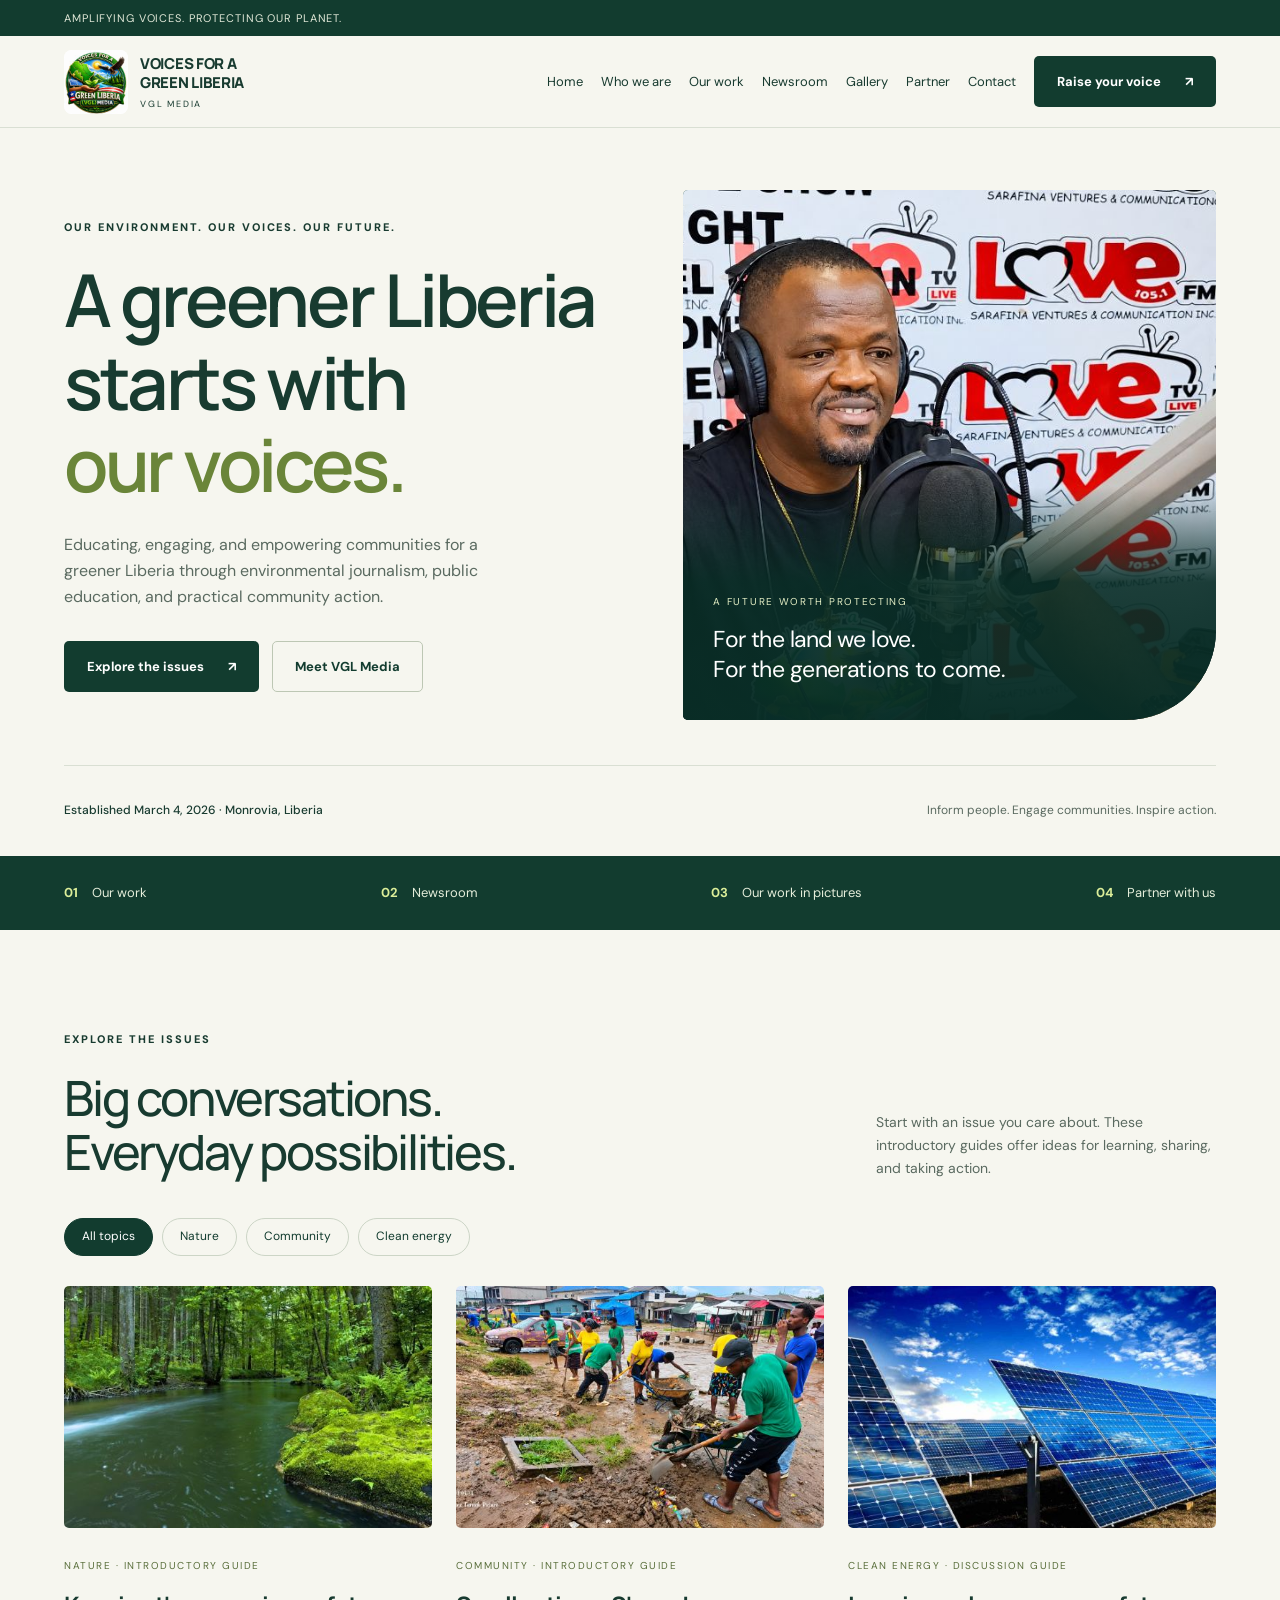
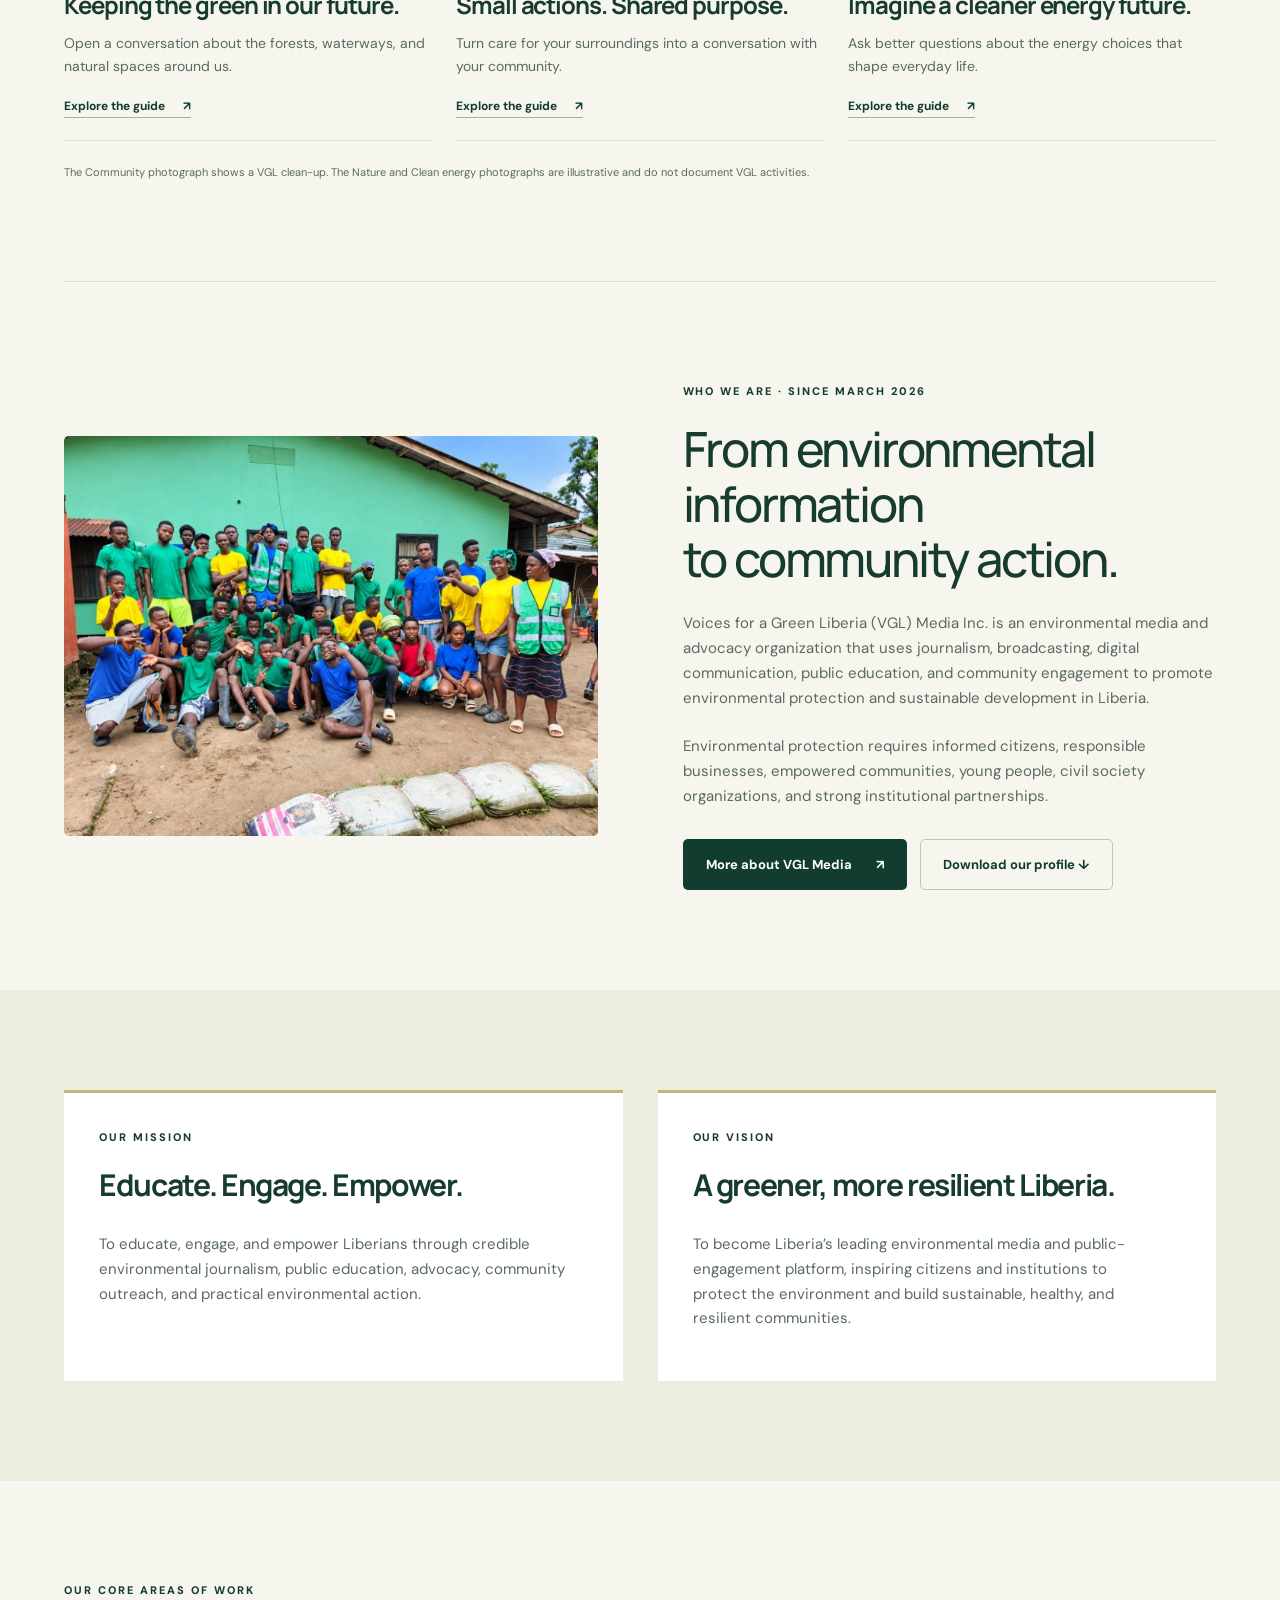
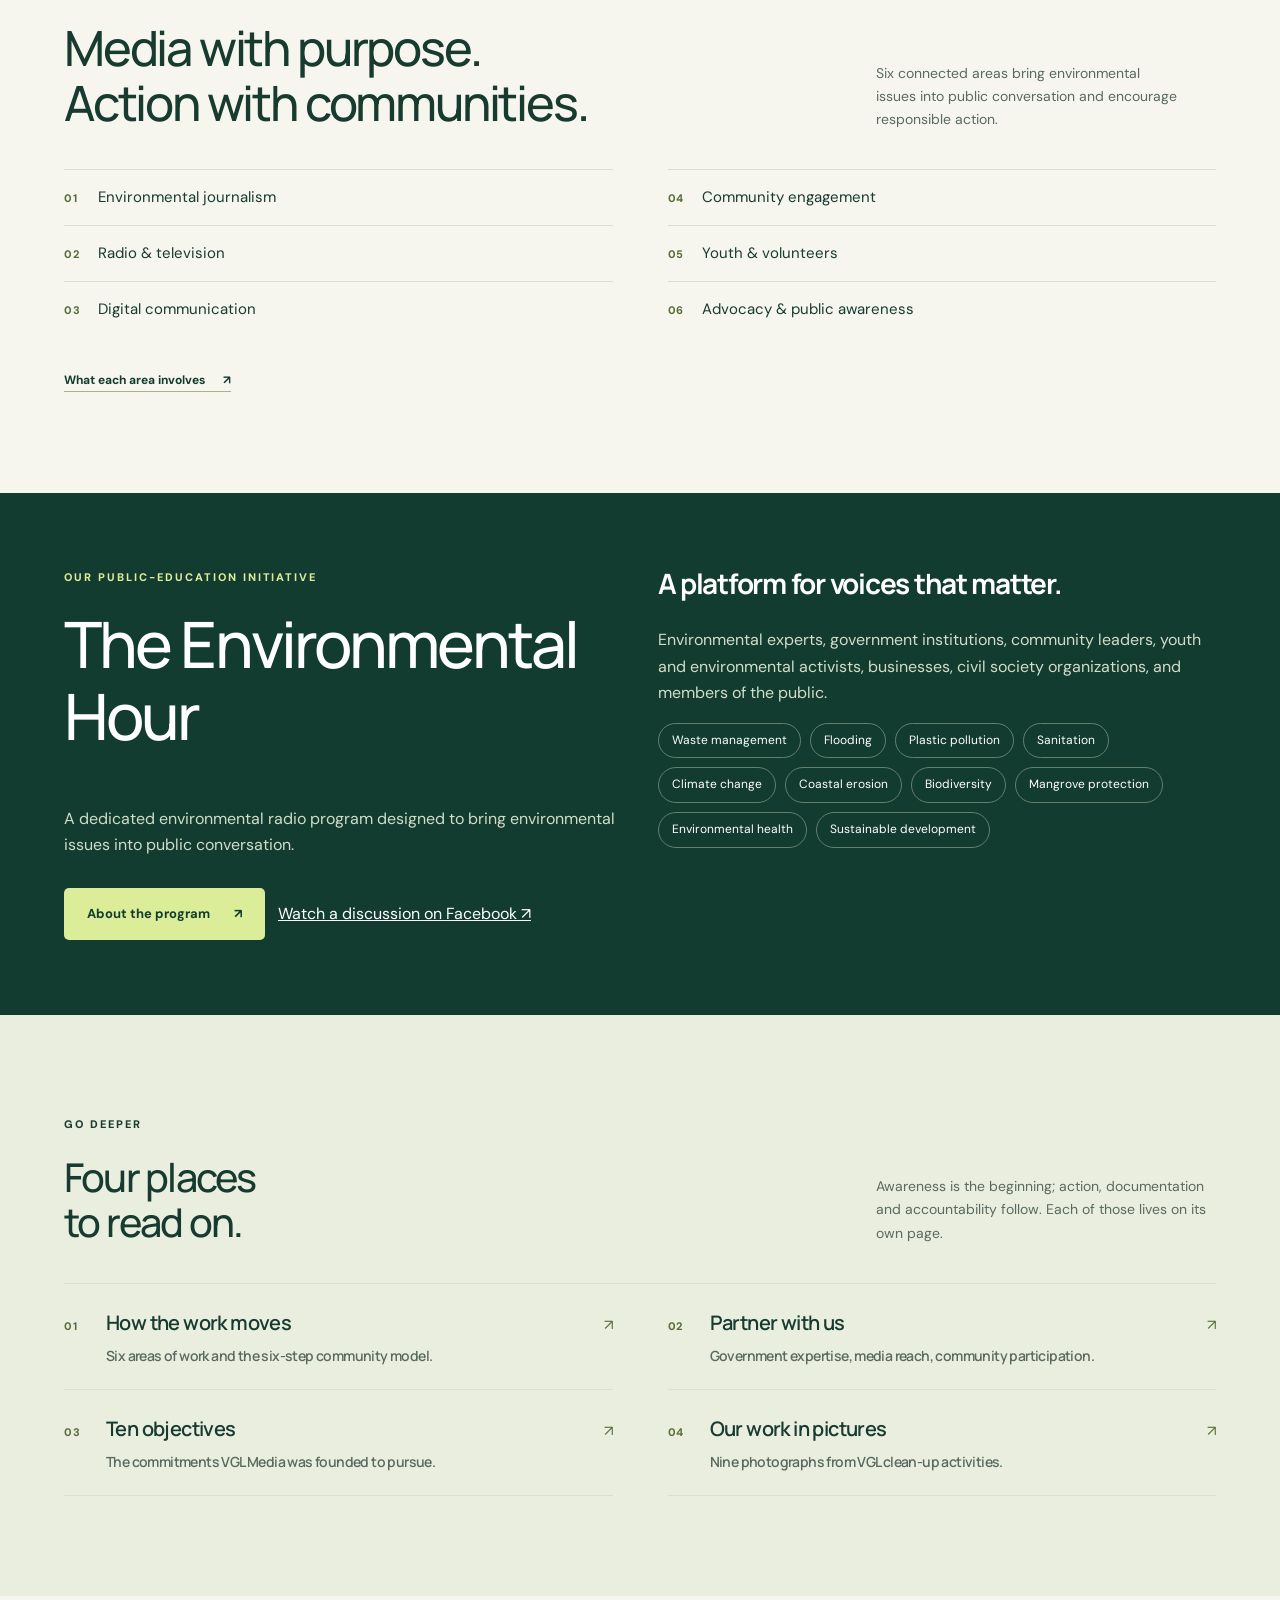
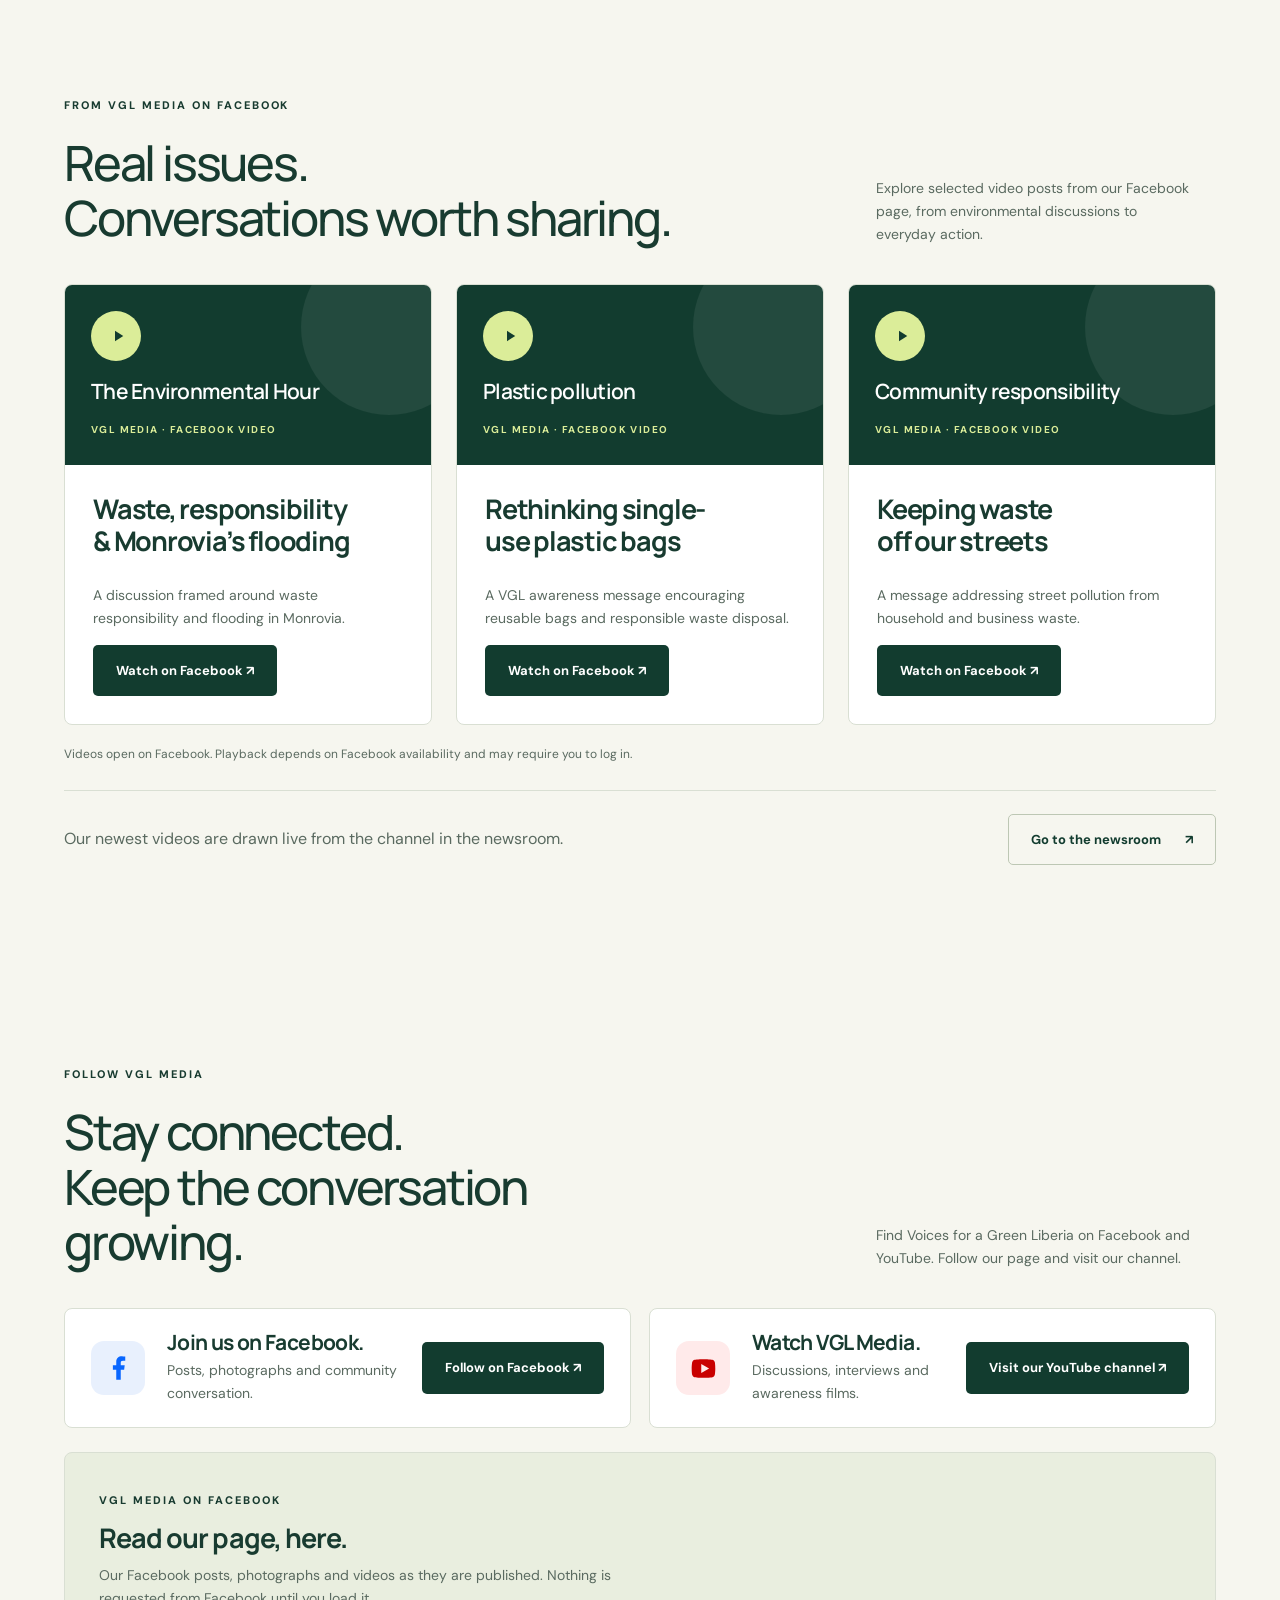
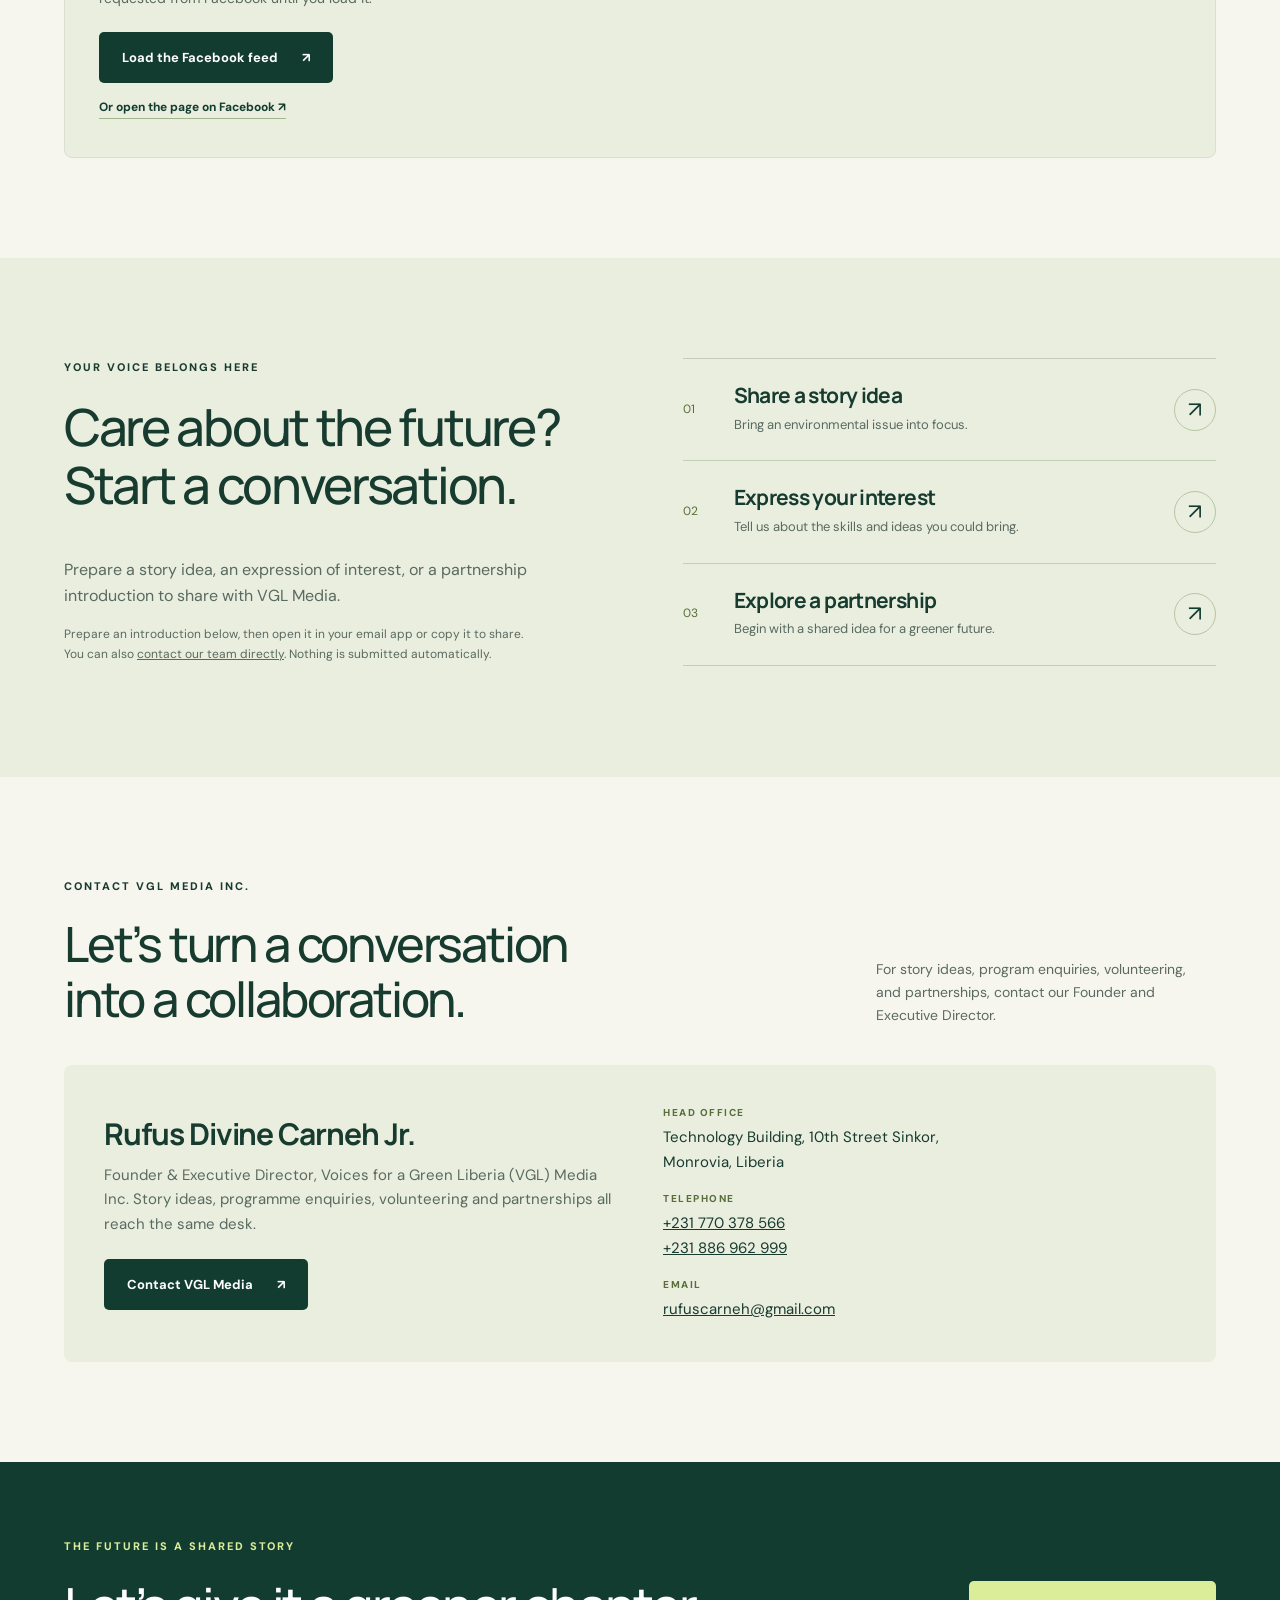
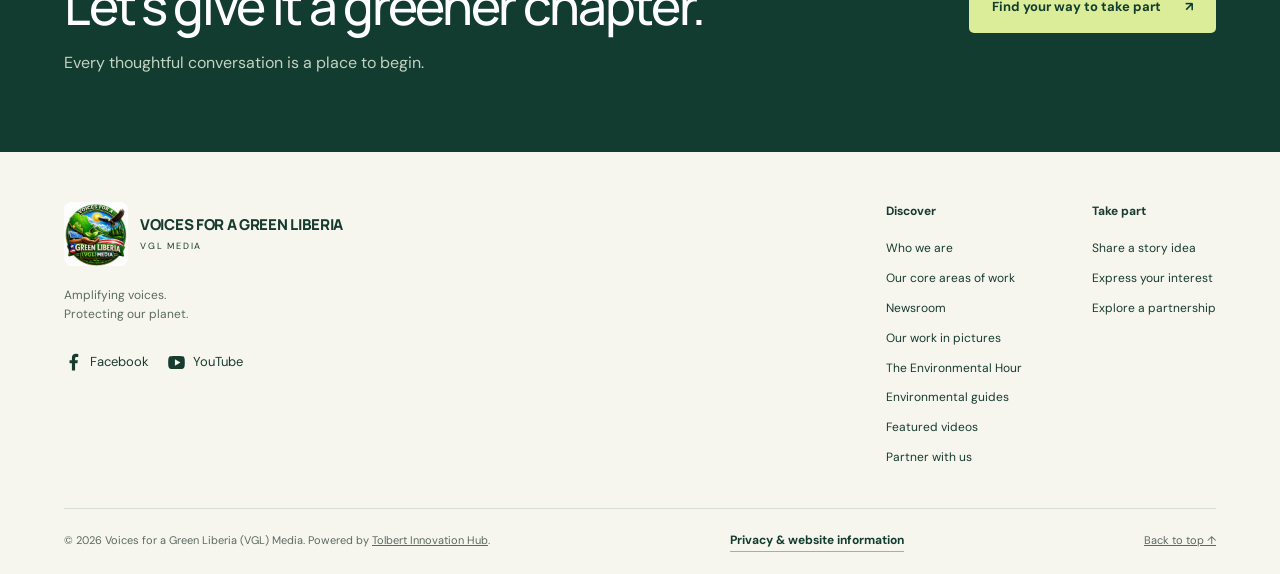
==== commit 457823b1: "Add "Powered by Tolbert Innovation Hub" to the footer credit Appended to the copyright line on all n" ====
--- a/index.html
+++ b/index.html
@@ -98,7 +98,7 @@
 </div>
 </section><section class="cta"><div class="wrap"><div><span class="eyebrow">The future is a shared story</span><h2>Let’s give it a greener chapter.</h2><p>Every thoughtful conversation is a place to begin.</p></div><a href="#involved" class="button light">Find your way to take part <span aria-hidden="true">↗</span></a></div></section>
 </main>
-<footer class="footer wrap"><div class="footer-top"><div><a class="brand" href="#home"><img class="brand-logo" src="vgl-logo-192.jpg" alt="" width="64" height="64" loading="lazy"><span>VOICES FOR A GREEN LIBERIA<small>VGL MEDIA</small></span></a><p>Amplifying voices.<br>Protecting our planet.</p><div class="social-foot"><a href="https://web.facebook.com/VFAGL" target="_blank" rel="noopener noreferrer" class="" aria-label="Facebook (opens in a new tab)"><svg viewBox="0 0 24 24" aria-hidden="true" fill="currentColor"><path d="M14 22v-9h3l.5-4H14V7c0-1.2.4-2 2-2h2V1.4A26 26 0 0 0 15 1c-3 0-5 1.8-5 5v3H7v4h3v9z"/></svg>Facebook</a><a href="https://www.youtube.com/channel/UCInD3jOJ1oDMzSt1KrhEE4Q" target="_blank" rel="noopener noreferrer" class="" aria-label="YouTube (opens in a new tab)"><svg viewBox="0 0 24 24" aria-hidden="true" fill="currentColor"><path d="M22 6.2a3 3 0 0 0-2-2C18.2 3.7 12 3.7 12 3.7s-6.2 0-8 .5a3 3 0 0 0-2 2C1.5 8 1.5 12 1.5 12s0 4 .5 5.8a3 3 0 0 0 2 2c1.8.5 8 .5 8 .5s6.2 0 8-.5a3 3 0 0 0 2-2c.5-1.8.5-5.8.5-5.8s0-4-.5-5.8ZM10 16V8l7 4z"/></svg>YouTube</a></div></div><div class="footer-links"><div><b>Discover</b><a href="about.html">Who we are</a><a href="work.html">Our core areas of work</a><a href="newsroom.html">Newsroom</a><a href="gallery.html">Our work in pictures</a><a href="environmental-hour.html">The Environmental Hour</a><a href="#explore">Environmental guides</a><a href="#videos">Featured videos</a><a href="partners.html">Partner with us</a></div><div><b>Take part</b><a href="#involved">Share a story idea</a><a href="#involved">Express your interest</a><a href="partners.html">Explore a partnership</a></div></div></div><div class="footer-bottom"><span>© <span id="year">2026</span> Voices for a Green Liberia (VGL) Media.</span><button class="text-link" id="privacy-button">Privacy & website information</button><a href="#home">Back to top ↑</a></div></footer>
+<footer class="footer wrap"><div class="footer-top"><div><a class="brand" href="#home"><img class="brand-logo" src="vgl-logo-192.jpg" alt="" width="64" height="64" loading="lazy"><span>VOICES FOR A GREEN LIBERIA<small>VGL MEDIA</small></span></a><p>Amplifying voices.<br>Protecting our planet.</p><div class="social-foot"><a href="https://web.facebook.com/VFAGL" target="_blank" rel="noopener noreferrer" class="" aria-label="Facebook (opens in a new tab)"><svg viewBox="0 0 24 24" aria-hidden="true" fill="currentColor"><path d="M14 22v-9h3l.5-4H14V7c0-1.2.4-2 2-2h2V1.4A26 26 0 0 0 15 1c-3 0-5 1.8-5 5v3H7v4h3v9z"/></svg>Facebook</a><a href="https://www.youtube.com/channel/UCInD3jOJ1oDMzSt1KrhEE4Q" target="_blank" rel="noopener noreferrer" class="" aria-label="YouTube (opens in a new tab)"><svg viewBox="0 0 24 24" aria-hidden="true" fill="currentColor"><path d="M22 6.2a3 3 0 0 0-2-2C18.2 3.7 12 3.7 12 3.7s-6.2 0-8 .5a3 3 0 0 0-2 2C1.5 8 1.5 12 1.5 12s0 4 .5 5.8a3 3 0 0 0 2 2c1.8.5 8 .5 8 .5s6.2 0 8-.5a3 3 0 0 0 2-2c.5-1.8.5-5.8.5-5.8s0-4-.5-5.8ZM10 16V8l7 4z"/></svg>YouTube</a></div></div><div class="footer-links"><div><b>Discover</b><a href="about.html">Who we are</a><a href="work.html">Our core areas of work</a><a href="newsroom.html">Newsroom</a><a href="gallery.html">Our work in pictures</a><a href="environmental-hour.html">The Environmental Hour</a><a href="#explore">Environmental guides</a><a href="#videos">Featured videos</a><a href="partners.html">Partner with us</a></div><div><b>Take part</b><a href="#involved">Share a story idea</a><a href="#involved">Express your interest</a><a href="partners.html">Explore a partnership</a></div></div></div><div class="footer-bottom"><span>© <span id="year">2026</span> Voices for a Green Liberia (VGL) Media. Powered by <a href="https://tolbertinnovationhub.org" target="_blank" rel="noopener noreferrer">Tolbert Innovation Hub</a>.</span><button class="text-link" id="privacy-button">Privacy & website information</button><a href="#home">Back to top ↑</a></div></footer>
 <dialog id="guide-dialog" aria-labelledby="guide-title"><div class="dialog-top"><h2 id="guide-title"></h2><button class="close" aria-label="Close guide" data-close>×</button></div><div id="guide-body"></div></dialog>
 <dialog id="interest-dialog" aria-labelledby="interest-title"><div class="dialog-top"><h2 id="interest-title">Prepare your introduction</h2><button class="close" aria-label="Close introduction" data-close>×</button></div><p class="form-note">Prepare a message for VGL Media, then open it in your email app. Review and send it there. This website does not send or store your information.</p><form id="interest-form"><label for="name">Your name<input id="name" name="name" autocomplete="name" maxlength="100" required></label><label for="interest">I would like to discuss<select id="interest" name="interest"><option>Story idea</option><option>Expression of interest</option><option>Partnership</option></select></label><label for="message">Your idea<textarea id="message" name="message" maxlength="3000" required placeholder="What would you like to share?"></textarea></label><button class="button" type="submit">Prepare message <span aria-hidden="true">↗</span></button></form><div id="draft-result" hidden><p class="status" role="status">Your draft is ready. It has not been sent. Open it in your email app to review and send, or copy it to share.</p><div id="draft-output" tabindex="0"></div><a class="button" id="email-draft" href="mailto:rufuscarneh@gmail.com">Open in email app ↗</a> <button class="button" id="copy-draft">Copy message</button><p id="copy-status" class="status" role="status"></p></div></dialog>
 <script>
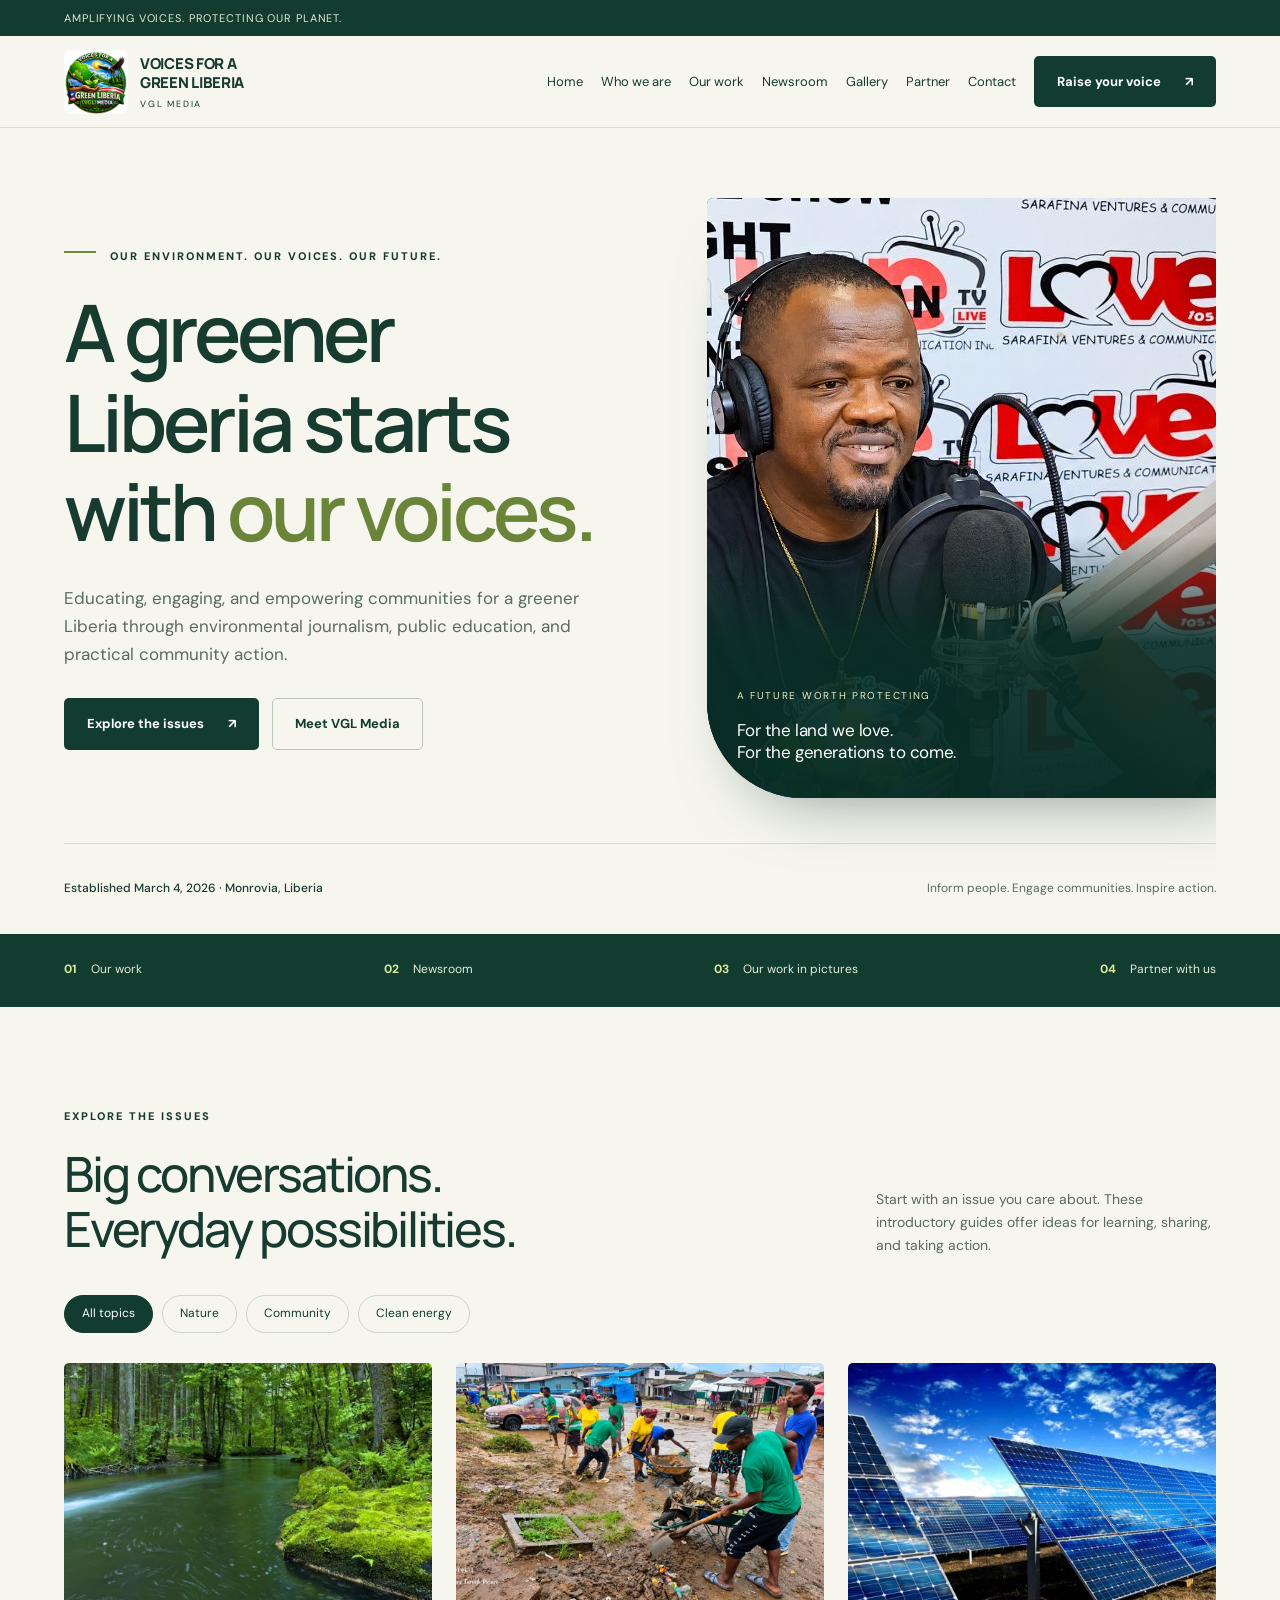
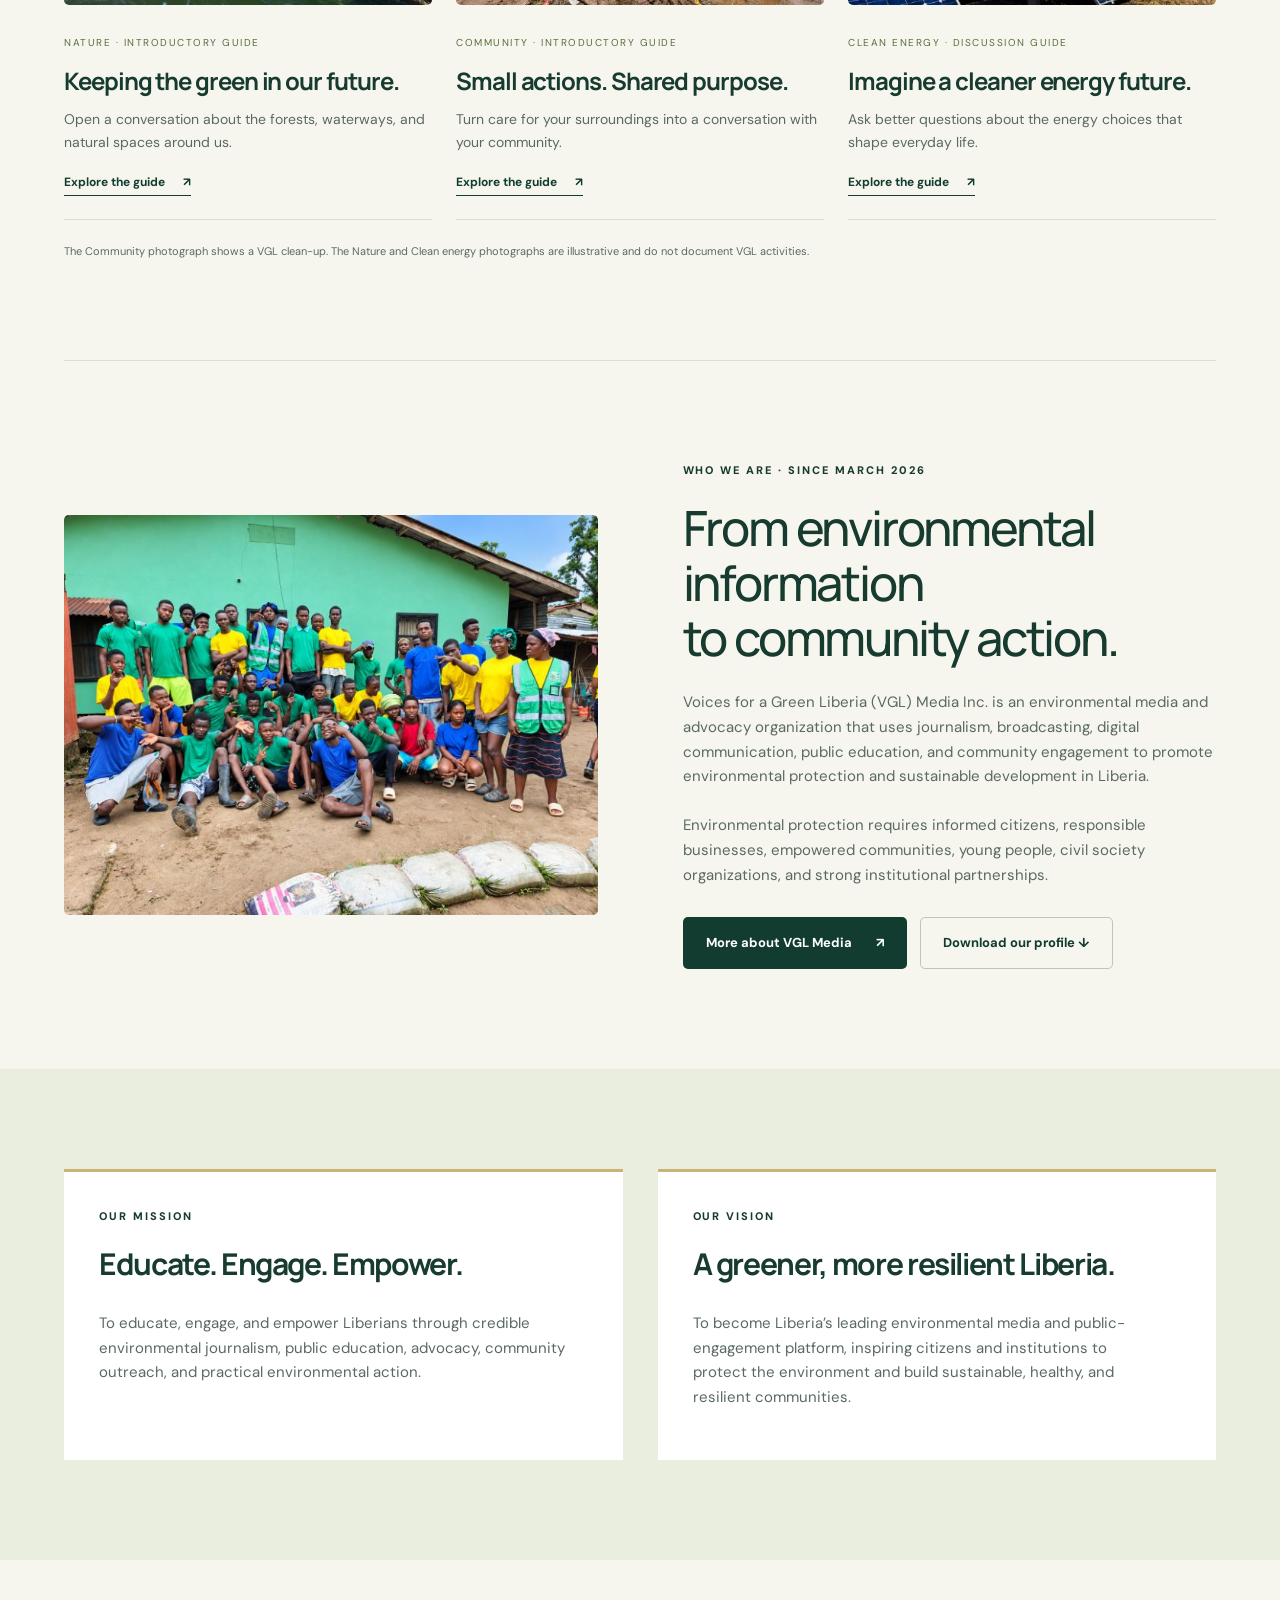
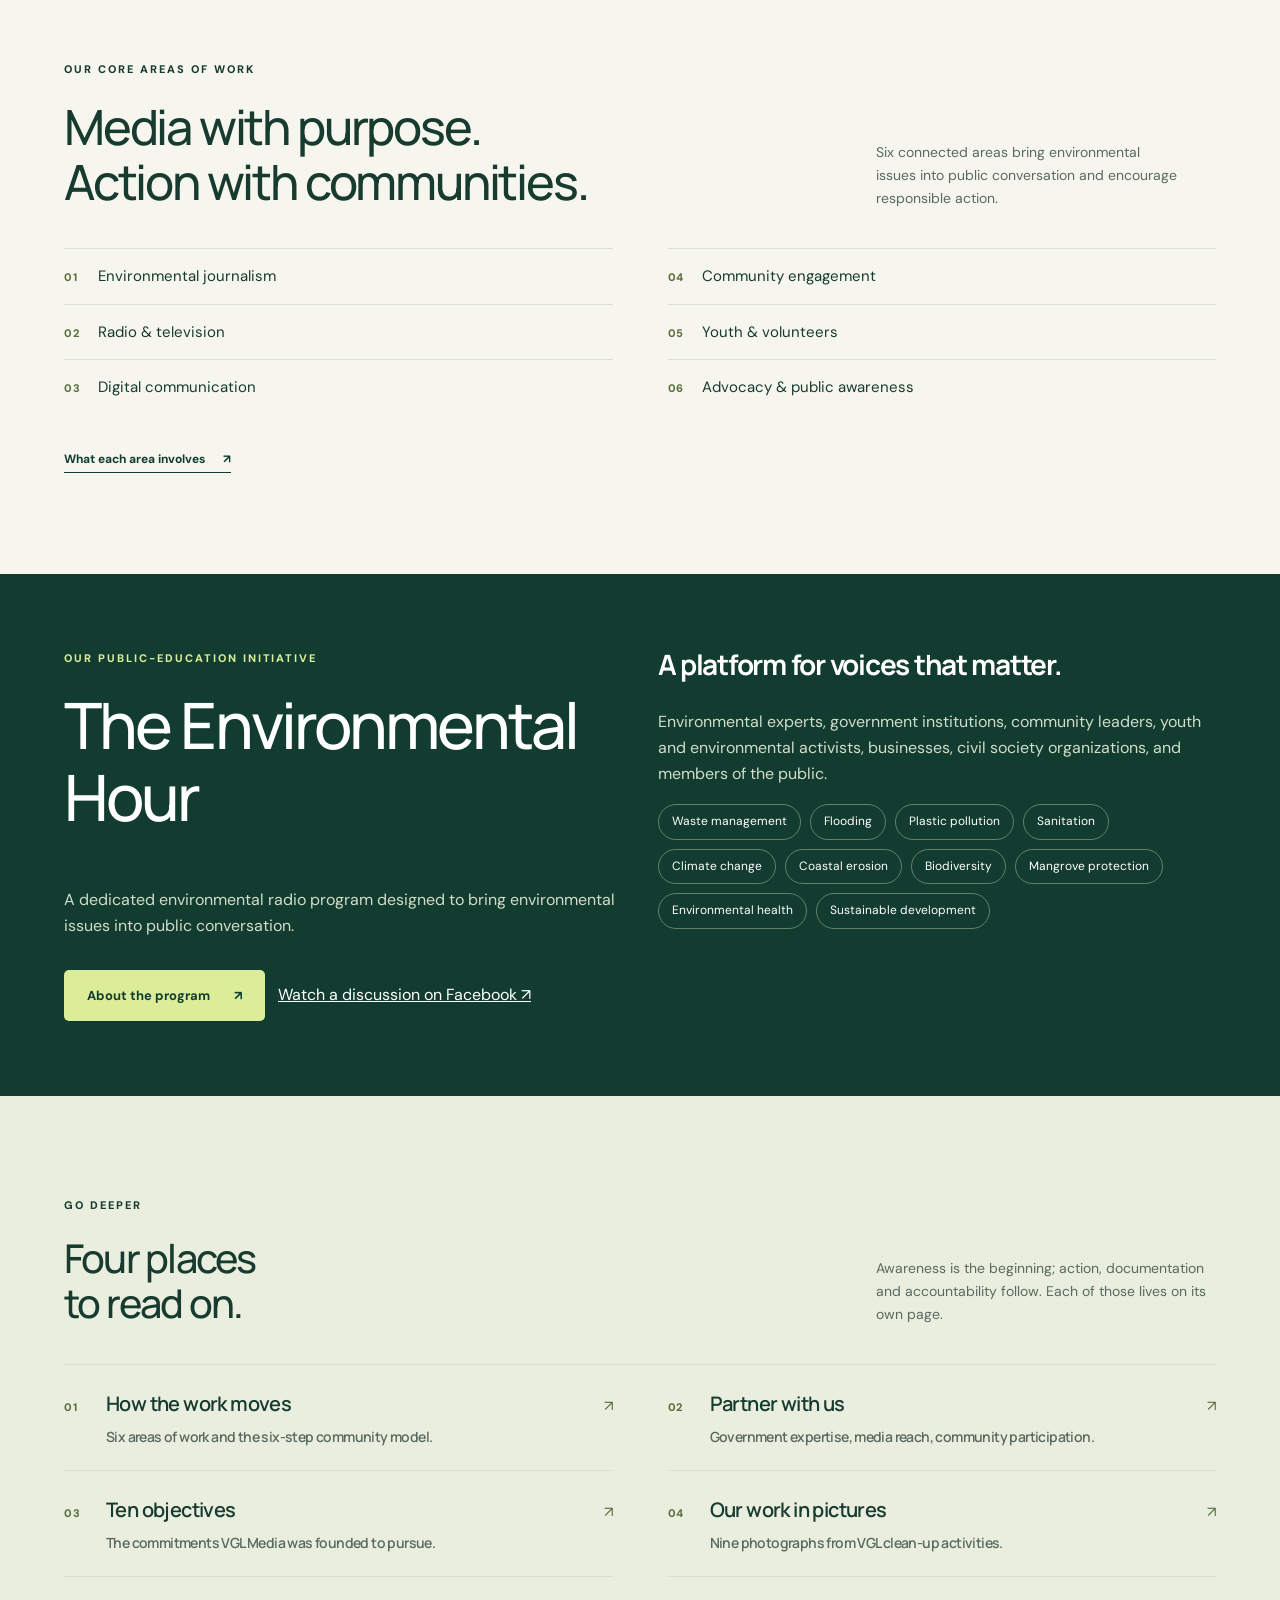
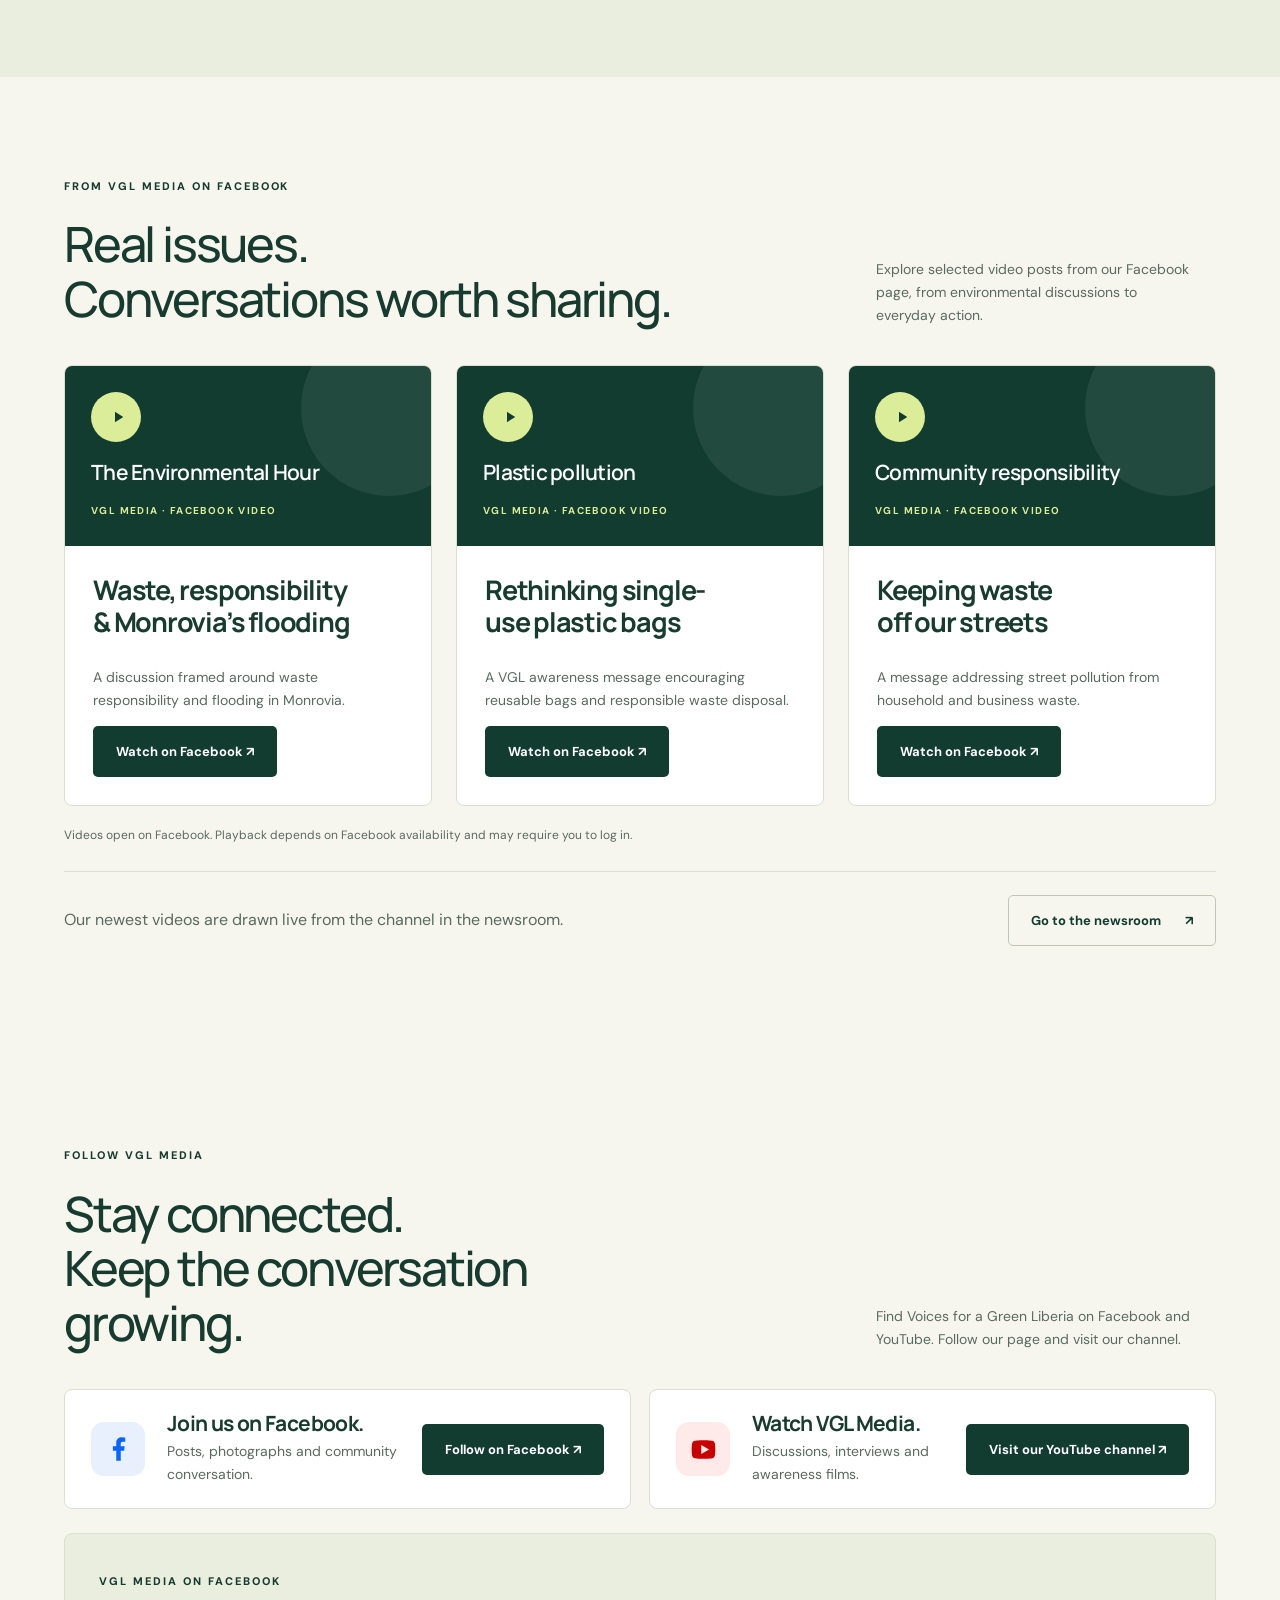
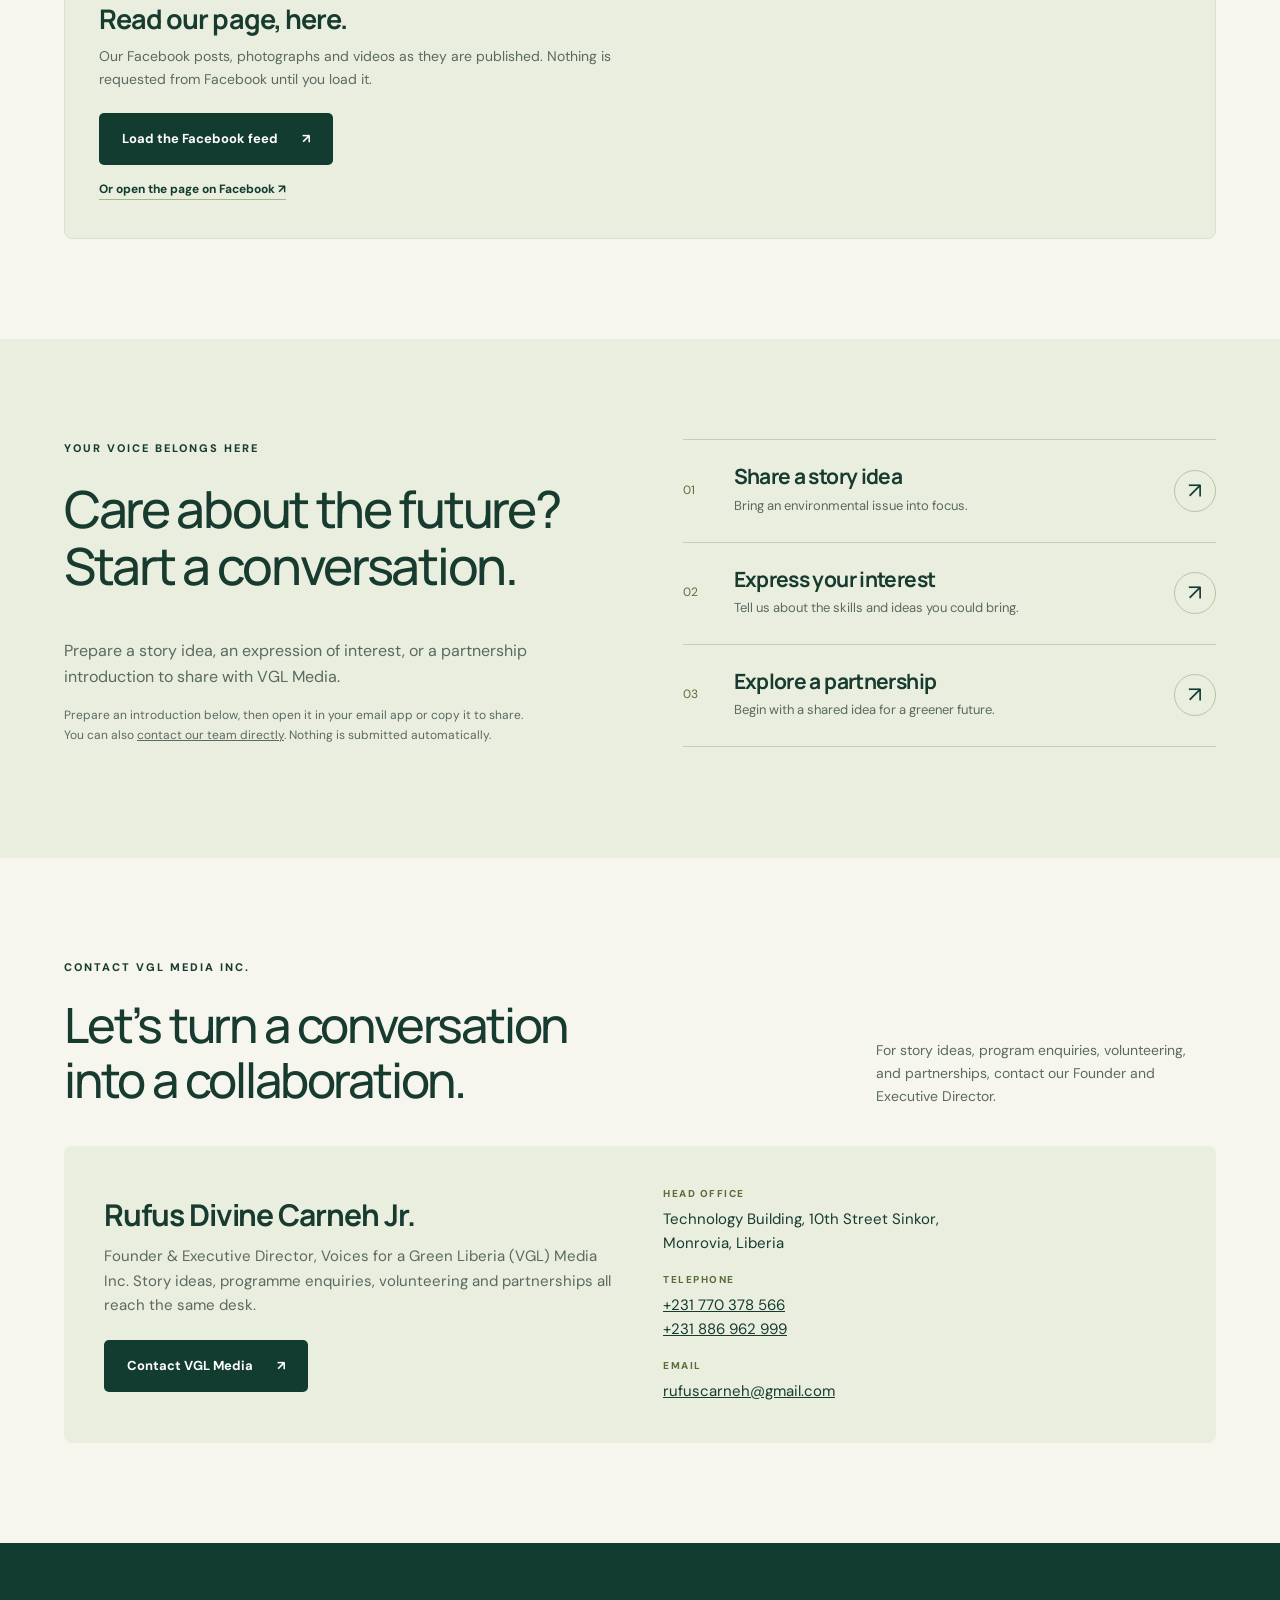
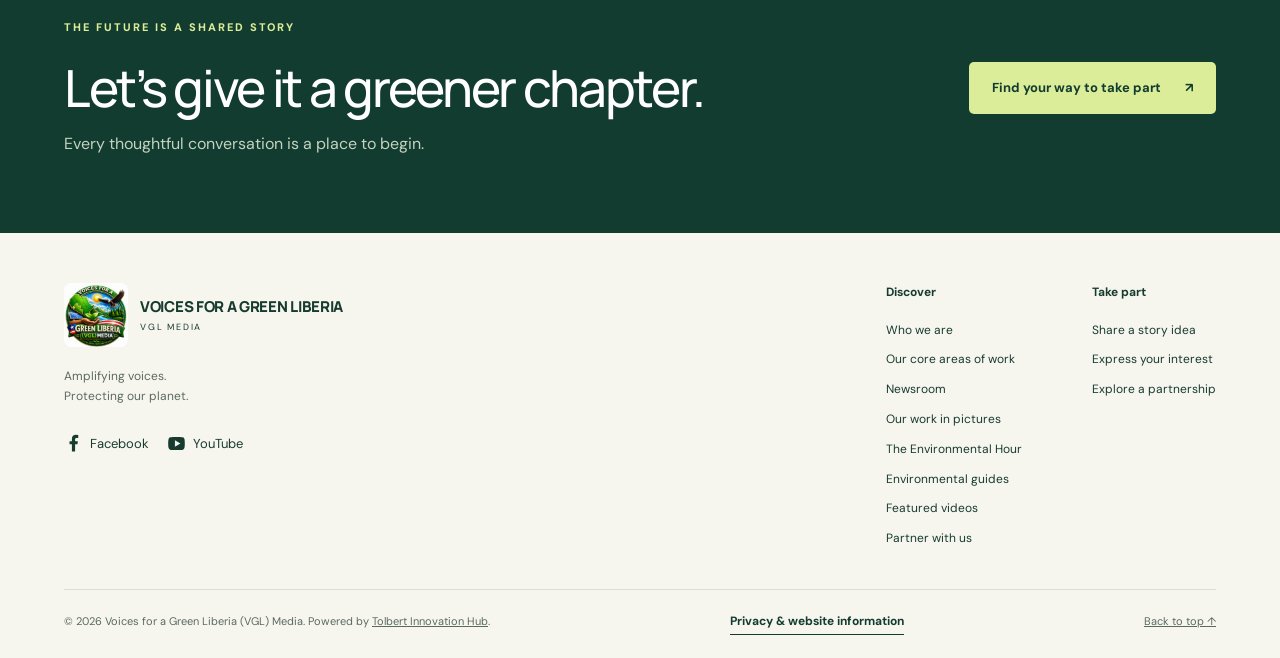
==== commit 85a19db6: "Raise the craft: motion, inner-page heroes, and a nav bug that hid the routing band Motion. An inlin" ====
--- a/index.html
+++ b/index.html
@@ -14,6 +14,7 @@
 <meta property="og:image:alt" content="VGL volunteers at a community clean-up beneath a signboard reading “A greener Liberia starts with us!”">
 <meta name="twitter:card" content="summary_large_image">
 <meta name="theme-color" content="#123c2f"><link rel="icon" type="image/png" href="vgl-logo-96.png">
+<script>var d=document.documentElement;d.classList.add('js');setTimeout(function(){if(!d.dataset.rev)d.classList.remove('js')},2500)</script>
 <link rel="preconnect" href="https://fonts.googleapis.com">
 <link rel="preconnect" href="https://fonts.gstatic.com" crossorigin>
 <link rel="stylesheet" href="https://fonts.googleapis.com/css2?family=DM+Sans:wght@400;500;600;700&family=Manrope:wght@400;500;600;700;800&display=swap">
@@ -29,7 +30,7 @@
 </div></header>
 <main id="main">
 <section class="hero wrap" id="home">
-<div class="hero-grid"><div><span class="eyebrow">Our environment. Our voices. Our future.</span><h1>A greener Liberia<br>starts with<br><em>our voices.</em></h1><p>Educating, engaging, and empowering communities for a greener Liberia through environmental journalism, public education, and practical community action.</p><div class="actions"><a class="button" href="#explore">Explore the issues <span aria-hidden="true">↗</span></a><a class="button outline" href="#about">Meet VGL Media</a></div></div>
+<div class="hero-grid"><div><span class="eyebrow">Our environment. Our voices. Our future.</span><h1>A greener Liberia starts with <em>our voices.</em></h1><p>Educating, engaging, and empowering communities for a greener Liberia through environmental journalism, public education, and practical community action.</p><div class="actions"><a class="button" href="#explore">Explore the issues <span aria-hidden="true">↗</span></a><a class="button outline" href="#about">Meet VGL Media</a></div></div>
 <div class="hero-image"><img src="vgl-studio-1300.jpg" srcset="vgl-studio-800.jpg 800w, vgl-studio-1300.jpg 1300w" sizes="(max-width:760px) 92vw, 46vw" width="1300" height="975" alt="A Voices for a Green Liberia presenter in a radio studio, wearing headphones at a microphone and a VGL Media t-shirt, with LOVE 105.1 FM and LOVE TV branding on the backdrop behind him." fetchpriority="high"><div class="image-note"><span>A future worth protecting</span><p>For the land we love.<br>For the generations to come.</p></div></div></div>
 <div class="underhero"><strong>Established March 4, 2026 · Monrovia, Liberia</strong><span>Inform people. Engage communities. Inspire action.</span></div>
 </section>
--- a/styles.css
+++ b/styles.css
@@ -1,10 +1,10 @@
 :root{--green:#123c2f;--ink:#183b30;--lime:#dbed99;--paper:#f6f6ef;--gold:#cab375;--line:#d9dfd3;--muted:#5a6a60}
-*{box-sizing:border-box}html{scroll-behavior:smooth;scroll-padding-top:110px}body{margin:0;background:var(--paper);color:var(--ink);font:16px/1.65 'DM Sans',system-ui,-apple-system,'Segoe UI',Roboto,'Helvetica Neue',Arial,sans-serif}h1,h2,h3,.brand{font-family:Manrope,system-ui,-apple-system,'Segoe UI',Roboto,'Helvetica Neue',Arial,sans-serif}h1,h2,h3,p{margin-top:0}h1,h2,h3{line-height:1.13;letter-spacing:-.045em}a{color:inherit}button,input,select,textarea{font:inherit}button,a{-webkit-tap-highlight-color:transparent}button{cursor:pointer}.wrap{width:min(1260px,90%);margin:auto}.eyebrow{text-transform:uppercase;letter-spacing:.18em;font-size:11px;font-weight:800;display:block;margin-bottom:22px}.skip{position:fixed;top:-100px;background:var(--lime);padding:12px;z-index:100}.skip:focus{top:0}:focus-visible{outline:3px solid #b48930;outline-offset:5px}.topbar{background:var(--green);color:#e1e8d8;font-size:11px;letter-spacing:.08em;padding:9px 0}.topbar .wrap{display:flex;justify-content:space-between}.topbar a{text-decoration:none}.header{position:sticky;top:0;z-index:20;background:#f6f6eff5;border-bottom:1px solid var(--line);backdrop-filter:blur(12px)}.navrow{min-height:91px;display:flex;align-items:center;justify-content:space-between;gap:24px}.brand{display:flex;gap:12px;align-items:center;text-decoration:none;font-size:15px;font-weight:800;line-height:1.3;letter-spacing:-.02em}.brand small{display:block;font:9px 'DM Sans',system-ui,-apple-system,'Segoe UI',Roboto,'Helvetica Neue',Arial,sans-serif;letter-spacing:.2em;margin-top:5px}.mark{width:43px;height:43px;display:grid;place-items:center;border:1px solid #b4bfac;border-radius:50%;background:var(--green);color:var(--lime)}.mark svg{width:27px;height:27px}nav{display:flex;gap:28px;align-items:center}nav a{font-size:13px;text-decoration:none}nav a:hover{color:#5b7b29}.button{display:inline-flex;align-items:center;justify-content:center;gap:24px;border:1px solid transparent;padding:14px 22px;border-radius:5px;text-decoration:none;background:var(--green);color:white;font-size:13px;font-weight:700;transition:transform .2s,background .2s}.button:hover{background:#28543a;transform:translateY(-2px)}.button.light{background:var(--lime);color:var(--green)}.button.outline{border-color:#bdc7b4;background:transparent;color:var(--green)}.menu{display:none;background:transparent;border:1px solid var(--line);border-radius:4px;padding:8px 13px}
+*{box-sizing:border-box}html{scroll-behavior:smooth;scroll-padding-top:110px}body{margin:0;background:var(--paper);color:var(--ink);font:16px/1.65 'DM Sans',system-ui,-apple-system,'Segoe UI',Roboto,'Helvetica Neue',Arial,sans-serif}h1,h2,h3,.brand{font-family:Manrope,system-ui,-apple-system,'Segoe UI',Roboto,'Helvetica Neue',Arial,sans-serif}h1,h2,h3,p{margin-top:0}h1,h2,h3{line-height:1.13;letter-spacing:-.045em}a{color:inherit}button,input,select,textarea{font:inherit}button,a{-webkit-tap-highlight-color:transparent}button{cursor:pointer}.wrap{width:min(1260px,90%);margin:auto}.eyebrow{text-transform:uppercase;letter-spacing:.18em;font-size:11px;font-weight:800;display:block;margin-bottom:22px}.skip{position:fixed;top:-100px;background:var(--lime);padding:12px;z-index:100}.skip:focus{top:0}:focus-visible{outline:3px solid #b48930;outline-offset:5px}.topbar{background:var(--green);color:#e1e8d8;font-size:11px;letter-spacing:.08em;padding:9px 0}.topbar .wrap{display:flex;justify-content:space-between}.topbar a{text-decoration:none}.header{position:sticky;top:0;z-index:20;background:#f6f6eff5;border-bottom:1px solid var(--line);backdrop-filter:blur(12px)}.navrow{min-height:91px;display:flex;align-items:center;justify-content:space-between;gap:24px}.brand{display:flex;gap:12px;align-items:center;text-decoration:none;font-size:15px;font-weight:800;line-height:1.3;letter-spacing:-.02em}.brand small{display:block;font:9px 'DM Sans',system-ui,-apple-system,'Segoe UI',Roboto,'Helvetica Neue',Arial,sans-serif;letter-spacing:.2em;margin-top:5px}.mark{width:43px;height:43px;display:grid;place-items:center;border:1px solid #b4bfac;border-radius:50%;background:var(--green);color:var(--lime)}.mark svg{width:27px;height:27px}.navrow>nav{display:flex;gap:28px;align-items:center}.navrow>nav a{font-size:13px;text-decoration:none}.navrow>nav a:hover{color:#5b7b29}.button{display:inline-flex;align-items:center;justify-content:center;gap:24px;border:1px solid transparent;padding:14px 22px;border-radius:5px;text-decoration:none;background:var(--green);color:white;font-size:13px;font-weight:700;transition:transform .2s,background .2s}.button:hover{background:#28543a;transform:translateY(-2px)}.button.light{background:var(--lime);color:var(--green)}.button.outline{border-color:#bdc7b4;background:transparent;color:var(--green)}.menu{display:none;background:transparent;border:1px solid var(--line);border-radius:4px;padding:8px 13px}
 .hero{padding:62px 0 0}.hero-grid{display:grid;grid-template-columns:1.05fr 1fr;gap:60px;align-items:center}.hero h1{font-size:clamp(48px,5.7vw,82px);font-weight:600;margin-bottom:26px}.hero h1 em{font-style:normal;color:#6a8539}.hero p{font-size:16px;max-width:460px;color:var(--muted)}.actions{display:flex;gap:13px;flex-wrap:wrap;margin-top:30px}.hero-image{position:relative;height:530px;background:#1a4838;border-radius:5px 5px 90px 5px;overflow:hidden}.hero-image img{height:100%;width:100%;object-fit:cover;object-position:100% center}.hero-image:after{content:"";position:absolute;inset:0;background:linear-gradient(transparent 56%,#092d26e6 74%,#092d26fa 100%)}.image-note{position:absolute;z-index:2;bottom:35px;left:30px;right:30px;color:white}.image-note span{font-size:10px;letter-spacing:.17em;text-transform:uppercase;color:#e3edc4}.image-note p{font-size:23px;line-height:1.3;letter-spacing:-.025em;color:white;max-width:330px;margin:12px 0 0}.underhero{display:flex;justify-content:space-between;gap:25px;padding:35px 0;margin-top:45px;border-top:1px solid var(--line);font-size:12px}.underhero strong{font-weight:500}.underhero span{color:var(--muted)}.topics-band{background:var(--green);color:#e4edda;padding:22px 0}.topics-band .wrap{display:flex;justify-content:space-between;gap:20px;flex-wrap:wrap;font-size:12px}.topics-band b{color:var(--lime);margin-right:15px}.section{padding:100px 0}.section-head{display:flex;align-items:end;justify-content:space-between;gap:30px;margin-bottom:38px}.section-head h2,.about h2{font-size:clamp(35px,3.8vw,52px);font-weight:500;max-width:620px;margin:0}.section-head p{color:var(--muted);max-width:340px;margin:0;font-size:14px}.filters{display:flex;gap:9px;flex-wrap:wrap;margin-bottom:30px}.filter{padding:8px 17px;border:1px solid #ccd5c6;border-radius:30px;color:var(--green);background:transparent;font-size:12px}.filter[aria-pressed=true]{background:var(--green);color:white;border-color:var(--green)}.cards{display:grid;grid-template-columns:repeat(3,1fr);gap:24px}.card[hidden]{display:none}.card{border-bottom:1px solid var(--line);padding-bottom:22px}.card-photo{height:242px;overflow:hidden;background:#d4ddc9;border-radius:5px;margin-bottom:23px}.card img{width:100%;height:100%;object-fit:cover;transition:transform .5s}.card:hover img{transform:scale(1.045)}.card .tag{font-size:10px;text-transform:uppercase;letter-spacing:.15em;color:#596e3b}.card h3{font-size:24px;line-height:1.25;margin:12px 0}.card p{font-size:14px;color:var(--muted)}.text-link{padding:0;background:none;border:0;border-bottom:1px solid #a2b58d;color:var(--green);font-size:12px;font-weight:700;text-decoration:none;display:inline-block}.text-link span{margin-left:15px}.about{display:grid;grid-template-columns:1fr 1fr;gap:85px;align-items:center;border-top:1px solid var(--line)}.about-art{min-height:480px;position:relative;display:flex;align-items:end;background:#254b3c;border-radius:5px;overflow:hidden;padding:35px}.about-art img{position:absolute;inset:0;width:100%;height:100%;object-fit:cover;opacity:.55}.quote{position:relative;color:white;font:500 37px/1.2 Manrope,system-ui,-apple-system,'Segoe UI',Roboto,'Helvetica Neue',Arial,sans-serif;letter-spacing:-.04em;max-width:360px}.quote small{display:block;font:11px 'DM Sans',system-ui,-apple-system,'Segoe UI',Roboto,'Helvetica Neue',Arial,sans-serif;letter-spacing:.17em;margin-top:30px;color:var(--lime)}.about-copy>p{color:var(--muted);font-size:15px;margin-top:24px}.values{margin:28px 0}.value{border-top:1px solid var(--line);padding:14px 0;display:flex;gap:18px;font-size:14px}.value b{color:#596e3b;font-size:11px;font-weight:800;padding-top:3px}.voice{background:#e9eedf}.voice-grid{display:grid;grid-template-columns:1fr 1fr;gap:85px;align-items:start}.voice h2{font-size:clamp(36px,4vw,56px);font-weight:500}.voice p{color:var(--muted);max-width:470px}.join-options{display:grid;gap:0}.join-option{display:grid;grid-template-columns:35px 1fr auto;gap:16px;align-items:center;padding:25px 0;border-top:1px solid #c4cfb8}.join-option:last-child{border-bottom:1px solid #c4cfb8}.join-option h3{font-size:21px;letter-spacing:-.03em;margin:0 0 6px}.join-option p{font-size:13px;margin:0}.join-option button{border:1px solid #b7c6a4;border-radius:50%;width:42px;height:42px;background:transparent;font-size:22px;color:var(--green)}.join-option button:hover{background:var(--lime)}.join-option>span{color:#596e3b;font-size:12px}.cta{padding:75px 0;background:var(--green);color:white}.cta .wrap{display:flex;align-items:center;justify-content:space-between;gap:35px}.cta h2{font-size:clamp(35px,4vw,55px);font-weight:500;margin-bottom:15px}.cta p{color:#c3d3c1;margin:0;max-width:530px}.footer{padding:50px 0 22px}.footer-top{display:flex;justify-content:space-between;gap:30px;padding-bottom:40px}.footer-top p{color:var(--muted);font-size:12px;max-width:260px;margin-top:20px}.footer-links{display:flex;gap:70px}.footer-links div{display:flex;flex-direction:column;gap:10px;font-size:12px}.footer-links b{margin-bottom:8px}.footer-links a{text-decoration:none}.footer-bottom{border-top:1px solid var(--line);padding-top:22px;display:flex;justify-content:space-between;gap:20px;font-size:11px;color:var(--muted)}
 dialog{width:min(610px,92vw);max-height:88vh;border:0;border-radius:10px;padding:35px;background:var(--paper);color:var(--green)}dialog::backdrop{background:#092c24bc;backdrop-filter:blur(4px)}.dialog-top{display:flex;justify-content:space-between;gap:20px}.dialog-top h2{font-size:30px}.close{height:35px;min-width:35px;border:1px solid var(--line);background:none;border-radius:50%;color:var(--green)}dialog p,dialog li{font-size:14px;color:var(--muted)}label{display:block;font-size:12px;font-weight:700;margin-top:17px}input,select,textarea{display:block;width:100%;padding:12px;border:1px solid #bccab1;border-radius:4px;margin-top:6px;background:white;color:var(--green)}textarea{min-height:115px;resize:vertical}.status{font-size:13px;margin-top:16px}.form-note{font-size:12px!important}#draft-output{white-space:pre-wrap;background:#e7eddc;padding:18px;font-size:13px;border-radius:5px}
 @media(min-width:1500px){.hero{padding-top:85px}}
-@media(max-width:1000px){nav{gap:15px}.hero-grid{gap:32px}.hero-image{height:auto;aspect-ratio:11/10}.image-note{bottom:24px;left:22px;right:22px}.image-note p{font-size:18px;margin-top:9px}.about,.voice-grid{gap:40px}.cards{gap:17px}.card-photo{height:205px}.brand{font-size:13px}.navrow{gap:10px}}
-@media(max-width:1100px){.navrow{min-height:78px}.menu{display:block}nav{display:none;position:absolute;top:78px;left:0;right:0;background:var(--paper);padding:25px 5%;border-bottom:1px solid var(--line);align-items:stretch}nav.open{display:flex;flex-direction:column}nav a{padding:9px}}
+@media(max-width:1000px){.navrow>nav{gap:15px}.hero-grid{gap:32px}.hero-image{height:auto;aspect-ratio:11/10}.image-note{bottom:24px;left:22px;right:22px}.image-note p{font-size:18px;margin-top:9px}.about,.voice-grid{gap:40px}.cards{gap:17px}.card-photo{height:205px}.brand{font-size:13px}.navrow{gap:10px}}
+@media(max-width:1100px){.navrow{min-height:78px}.menu{display:block}.navrow>nav{display:none;position:absolute;top:78px;left:0;right:0;background:var(--paper);padding:25px 5%;border-bottom:1px solid var(--line);align-items:stretch}.navrow>nav.open{display:flex;flex-direction:column}.navrow>nav a{padding:9px}}
 @media(max-width:760px){.hero{padding-top:42px}.hero-grid{grid-template-columns:1fr;gap:34px}.hero h1{font-size:57px}.hero p{font-size:15px}.underhero{margin-top:32px;flex-wrap:wrap;padding:23px 0;gap:8px 25px}.topics-band .wrap{display:grid;grid-template-columns:1fr 1fr;font-size:11px;gap:12px}.section{padding:62px 0}.section-head{display:block}.section-head p{margin-top:20px}.cards{grid-template-columns:1fr;gap:30px}.card-photo{height:270px}.about,.voice-grid{grid-template-columns:1fr;gap:35px}.about-art{min-height:380px}.quote{font-size:34px}.cta .wrap{display:block}.cta .button{margin-top:28px}.footer-top{flex-direction:column}.footer-links{gap:50px}.footer-bottom{flex-direction:column;gap:8px}.actions .button{padding:13px 17px;gap:17px}}
 @media(max-width:380px){.hero h1{font-size:48px}.brand{font-size:11px}.topics-band .wrap{grid-template-columns:1fr}.footer-links{gap:30px}}
 @media(prefers-reduced-motion:reduce){html{scroll-behavior:auto}*,*:before,*:after{transition:none!important;animation:none!important}}
@@ -23,7 +23,7 @@
 .page-hero h1 em{font-style:normal;color:#6a8539}
 .page-hero .lead{font-size:17px;color:var(--muted);max-width:560px}
 .page-hero .actions{margin-top:32px}
-nav a[aria-current=page]{font-weight:700;border-bottom:2px solid var(--gold);padding-bottom:2px}
+.navrow>nav a[aria-current=page]{font-weight:700;border-bottom:2px solid var(--gold);padding-bottom:2px}
 
 /* ---- the partnership equation ---- */
 .equation{display:grid;gap:14px;margin:34px 0 0;max-width:760px}
@@ -204,7 +204,7 @@
 img{max-width:100%}
 
 @media print{
-.topbar,.header,.menu,nav,.cta,.footer .social-foot,.footer-links,#privacy-button,.embed,.filters,.gallery-zoom{display:none!important}
+.topbar,.header,.menu,.navrow>nav,.topics-band,.ph-index,.cta,.footer .social-foot,.footer-links,#privacy-button,.embed,.filters,.gallery-zoom{display:none!important}
 body{background:#fff;color:#000;font-size:11pt}
 .section,.page-hero{padding:14pt 0!important}
 .wrap{width:100%}
@@ -304,3 +304,191 @@
    distinct from it */
 .band.tint .purpose-grid{margin:0}
 .band.tint .purpose-grid article{background:#fff}
+
+/* ===== motion =========================================================
+   Scroll reveals are progressive enhancement: the hidden state only
+   exists when .js is set (before first paint) and motion is allowed, so
+   a blocked script or a reduced-motion preference shows everything.   */
+@media (prefers-reduced-motion: no-preference){
+/* :where() zeroes the specificity of this list. Without it, selectors that
+   end in an element name (.purpose-grid article, .stake-grid>div,
+   .gallery-grid figure, .approach-list li, .routes a) score 0,0,2,1 and
+   outrank .js .is-in at 0,0,2,0 — so those elements took the class and
+   stayed at opacity 0 forever. Above-fold content still looked right,
+   which is how this hides in plain sight. */
+.js :where(.section-head,.card,.work-card,.area,.feature,.next-card,.channel-card,
+.video-card,.gallery-grid figure,.routes a,.stake-grid>div,.facts>div,
+.purpose-grid article,.approach-list li,.partnership,.newsnote,.contact-brief,
+.form-panel,.embed,.hero-image,.underhero,.equation-row,.areas,.lost-grid a,
+.ph-art,.ph-index,.purpose-pair>div){
+  opacity:0;transform:translate3d(0,22px,0);will-change:opacity,transform}
+.js .is-in{opacity:1;transform:none;
+  transition:opacity .72s cubic-bezier(.16,1,.3,1),transform .72s cubic-bezier(.16,1,.3,1);
+  transition-delay:var(--d,0ms);will-change:auto}
+}
+
+/* ===== micro-interactions ===== */
+.button{position:relative;transition:transform .25s cubic-bezier(.16,1,.3,1),background .25s,box-shadow .25s}
+.button span[aria-hidden]{display:inline-block;transition:transform .25s cubic-bezier(.16,1,.3,1)}
+.button:hover span[aria-hidden]{transform:translate(3px,-3px)}
+.button:hover{box-shadow:0 10px 24px -12px #123c2f66}
+.button.light:hover{background:#e8f5ad}
+.button.outline:hover{background:#ffffffb3;border-color:#9fb08f}
+
+.card,.work-card,.next-card,.channel-card,.video-card{transition:transform .35s cubic-bezier(.16,1,.3,1),box-shadow .35s,border-color .35s}
+.work-card:hover,.next-card:hover,.channel-card:hover,.video-card:hover{
+  transform:translateY(-3px);box-shadow:0 18px 40px -26px #123c2f59}
+.channel-card:hover,.video-card:hover{border-color:#c2cfb6}
+
+.text-link{position:relative;border-bottom-color:transparent;background-image:linear-gradient(var(--green),var(--green));
+  background-size:100% 1px;background-repeat:no-repeat;background-position:0 100%;
+  transition:background-size .3s cubic-bezier(.16,1,.3,1),color .2s;padding-bottom:3px}
+.text-link:hover{background-size:0% 1px;background-position:100% 100%;color:#3c5a33}
+
+.gallery-item .gallery-frame{transition:box-shadow .35s}
+.gallery-item:hover .gallery-frame{box-shadow:0 20px 44px -28px #123c2f80}
+.gallery-zoom{transition:transform .3s cubic-bezier(.16,1,.3,1),background .25s}
+.gallery-item:hover .gallery-zoom{transform:scale(1.12);background:var(--lime)}
+
+.topics-band a span:last-child{display:inline-block;transition:transform .25s cubic-bezier(.16,1,.3,1)}
+.topics-band a:hover span:last-child{transform:translateX(3px)}
+.routes a .go{display:inline-block;transition:transform .25s cubic-bezier(.16,1,.3,1)}
+.routes a:hover .go{transform:translate(4px,-4px)}
+
+/* ===== hero =============================================================
+   The image breaks the grid and runs to the viewport edge — the one
+   deliberately asymmetric moment on the site. .hero is clipped so the
+   bleed can never produce a horizontal scrollbar; the sticky header is
+   outside this section, so clipping here cannot affect it.            */
+.hero{position:relative;overflow:clip;padding:70px 0 0}
+.hero .eyebrow{position:relative;padding-left:46px}
+.hero .eyebrow::before{content:"";position:absolute;left:0;top:.42em;width:32px;height:2px;background:#6f8a3a}
+.hero h1{font-size:clamp(50px,6.2vw,92px);font-weight:600;letter-spacing:-.05em;margin-bottom:28px;max-width:13ch}
+.hero p{font-size:17px;max-width:46ch}
+.hero-image{height:600px;border-radius:6px 6px 96px 6px;box-shadow:0 36px 70px -46px #0b2c2399}
+
+@media(min-width:1101px){
+.hero-grid{grid-template-columns:1.12fr 1fr;gap:72px}
+/* extend past the wrap by exactly one gutter */
+.hero-image{width:calc(100% + (100vw - min(1260px,90vw))/2);border-radius:6px 0 0 96px}
+}
+@media(min-width:1500px){.hero{padding-top:92px}.hero-image{height:640px}}
+@media(max-width:1100px){.hero-image{height:auto;aspect-ratio:11/10}}
+@media(max-width:760px){
+.hero{padding-top:46px}
+.hero h1{font-size:clamp(40px,10.5vw,58px);max-width:none}
+.hero p{font-size:16px}
+.hero .eyebrow{padding-left:34px}
+.hero .eyebrow::before{width:22px}
+.hero-image{border-radius:5px 5px 56px 5px}
+}
+
+/* ===== inner-page hero ==================================================
+   One system, two fills. Pages whose body opens with imagery (work,
+   newsroom, gallery) lead with type alone; the rest carry a photograph
+   beside the copy. Both share the rule-marked eyebrow and type scale, so
+   the set reads as one family rather than two templates.             */
+.page-hero{padding:64px 0 0}
+.page-hero .eyebrow{position:relative;display:inline-block;padding-left:46px}
+.page-hero .eyebrow::before{content:"";position:absolute;left:0;top:.42em;width:32px;height:2px;background:#6f8a3a}
+.page-hero h1{font-size:clamp(42px,5.2vw,74px);letter-spacing:-.048em;margin-bottom:26px}
+.page-hero .lead{font-size:17px;max-width:54ch}
+
+.page-hero.has-art{display:grid;grid-template-columns:1.08fr .92fr;gap:60px;align-items:center}
+.page-hero.has-art .ph-copy{min-width:0}
+/* the copy column is half as wide, so the display size steps down with it;
+   the line breaks in these headings are sentence breaks and are kept. */
+.page-hero.has-art h1{font-size:clamp(38px,3.7vw,54px);letter-spacing:-.042em}
+.page-hero.has-art .lead{max-width:46ch;font-size:16px}
+.page-hero.has-art>.underhero,.page-hero.has-art>.schedule{grid-column:1/-1}
+.ph-art{margin:0;height:430px;border-radius:5px 5px 76px 5px;overflow:hidden;background:#1a4838;
+  box-shadow:0 30px 58px -44px #0b2c2399}
+.ph-art img{display:block;width:100%;height:100%;object-fit:cover}
+
+@media(min-width:1500px){.page-hero{padding-top:84px}.ph-art{height:470px}}
+@media(max-width:1000px){
+.page-hero.has-art{grid-template-columns:1fr;gap:34px}
+.ph-art{height:auto;aspect-ratio:16/9;border-radius:5px 5px 56px 5px}
+}
+@media(max-width:760px){
+.page-hero{padding-top:42px}
+.page-hero h1{font-size:clamp(36px,9.4vw,52px)}
+.page-hero .eyebrow{padding-left:34px}
+.page-hero .eyebrow::before{width:22px}
+.ph-art{aspect-ratio:5/4}
+}
+
+/* Index fill: the long, multi-section pages turn the space beside the
+   heading into a contents list instead of leaving it empty. */
+.page-hero.has-index{display:grid;grid-template-columns:1.26fr .74fr;gap:64px;align-items:end}
+.page-hero.has-index .ph-copy{min-width:0}
+.page-hero.has-index>.underhero{grid-column:1/-1}
+.ph-index{min-width:0}
+.ph-index-label{display:block;font-size:10px;font-weight:700;letter-spacing:.17em;text-transform:uppercase;
+  color:#596e3b;margin-bottom:10px}
+.ph-index ol{list-style:none;margin:0;padding:0}
+.ph-index li{border-top:1px solid var(--line)}
+.ph-index li:last-child{border-bottom:1px solid var(--line)}
+.ph-index a{display:grid;grid-template-columns:30px 1fr 16px;gap:10px;align-items:baseline;
+  padding:15px 0;text-decoration:none;color:var(--green);font-size:14px;line-height:1.35;
+  transition:color .2s,padding-left .25s cubic-bezier(.16,1,.3,1)}
+.ph-index b{font-size:11px;font-weight:700;color:#596e3b;font-variant-numeric:tabular-nums;letter-spacing:.06em}
+.ph-index .go{font-size:12px;color:#596e3b;transition:transform .25s cubic-bezier(.16,1,.3,1)}
+.ph-index a:hover{color:#3c5a33;padding-left:6px}
+.ph-index a:hover .go{transform:translate(3px,-3px)}
+
+@media(max-width:1000px){
+.page-hero.has-index{grid-template-columns:1fr;gap:34px}
+.ph-index{max-width:460px}
+}
+
+/* ===== the six-step model ===============================================
+   Six tinted tiles read as a table of equal, unrelated items. The work
+   is a sequence, so it is drawn as one: a single rule with a marker per
+   step, numbered in order.                                           */
+.approach-list{grid-template-columns:repeat(6,1fr);gap:0;list-style:none;
+  border-top:1px solid var(--line);margin:0}
+.approach-list li{position:relative;counter-increment:step;background:none;
+  padding:30px 26px 34px 0;font-size:15px;line-height:1.3;color:var(--green);letter-spacing:-.012em}
+.approach-list li::before{content:counter(step,decimal-leading-zero);display:block;
+  font-size:11px;font-weight:700;letter-spacing:.14em;color:#596e3b;margin-bottom:16px;
+  font-variant-numeric:tabular-nums}
+.approach-list li::after{content:"";position:absolute;top:-4.5px;left:0;
+  width:8px;height:8px;border-radius:50%;background:#8aa05f;box-shadow:0 0 0 4px var(--paper)}
+@media(max-width:1100px){.approach-list{grid-template-columns:repeat(3,1fr)}
+.approach-list li:nth-child(n+4){border-top:1px solid var(--line);margin-top:-1px}}
+@media(max-width:620px){.approach-list{grid-template-columns:repeat(2,1fr)}
+.approach-list li:nth-child(n+3){border-top:1px solid var(--line);margin-top:-1px}}
+
+/* Vision and mission read as one statement of purpose, side by side, so
+   the dark band carries both instead of one statement and a lot of air. */
+.purpose-pair{display:grid;grid-template-columns:1fr 1fr;gap:70px;align-items:start}
+.purpose-pair .statement{max-width:26ch;font-size:clamp(23px,2.2vw,31px);margin-top:14px}
+.purpose-note{color:var(--lime);font-size:13px;font-weight:700;letter-spacing:.02em;margin:22px 0 0}
+@media(max-width:900px){.purpose-pair{grid-template-columns:1fr;gap:42px}}
+
+/* The closing statement of a section. It was a bare heading and paragraph
+   adrift at the foot of the page; an accent rule marks it as the point the
+   section has been building to. */
+.partnership{max-width:760px;margin-top:62px;padding:2px 0 2px 34px;border-left:3px solid #8aa05f}
+.partnership .eyebrow{color:#596e3b;margin-bottom:16px}
+.partnership h3{font-size:clamp(25px,2.3vw,32px);letter-spacing:-.042em;margin:0 0 14px;max-width:22ch}
+.partnership p{font-size:16px;margin:0}
+.partnership .text-link{margin-top:22px}
+@media(max-width:760px){.partnership{margin-top:44px;padding-left:22px;border-left-width:2px}}
+@media(max-width:400px){.approach-list{grid-template-columns:1fr}
+.approach-list li{padding-bottom:26px}
+.approach-list li:nth-child(n+2){border-top:1px solid var(--line);margin-top:-1px}}
+
+/* The message form sat as a narrow column with the width of the page
+   unused beside it. Name and subject share a row, so the panel reads as a
+   designed form rather than a stack of inputs. */
+.form-panel{max-width:820px;padding:40px 38px}
+.form-panel form{display:grid;grid-template-columns:1fr 1fr;gap:4px 24px}
+.form-panel form label:nth-of-type(3),.form-panel form .button{grid-column:1/-1}
+.form-panel form .button{justify-self:start}
+.form-panel textarea{min-height:150px}
+@media(max-width:700px){.form-panel{padding:26px 22px}
+.form-panel form{grid-template-columns:1fr}
+.form-panel form label:nth-of-type(3),.form-panel form .button{grid-column:1}}
+.form-panel input,.form-panel select{height:48px}
